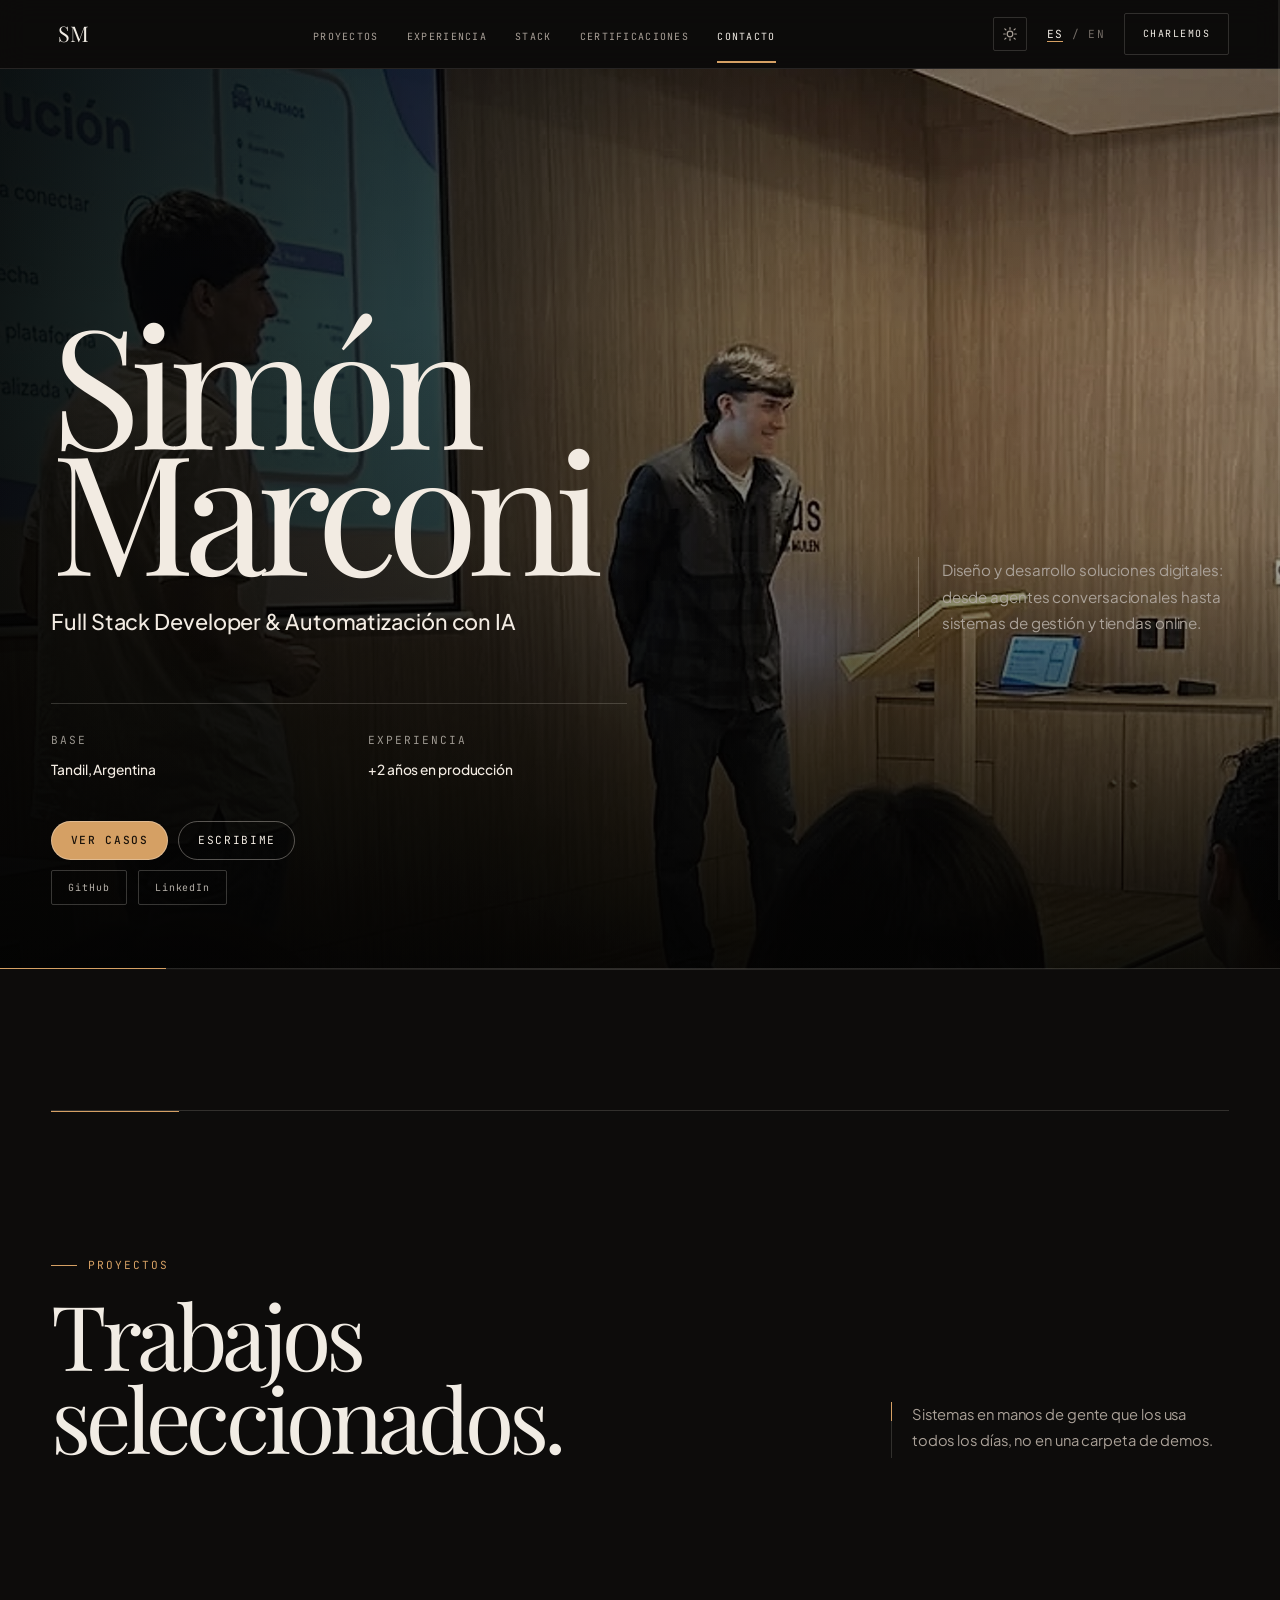
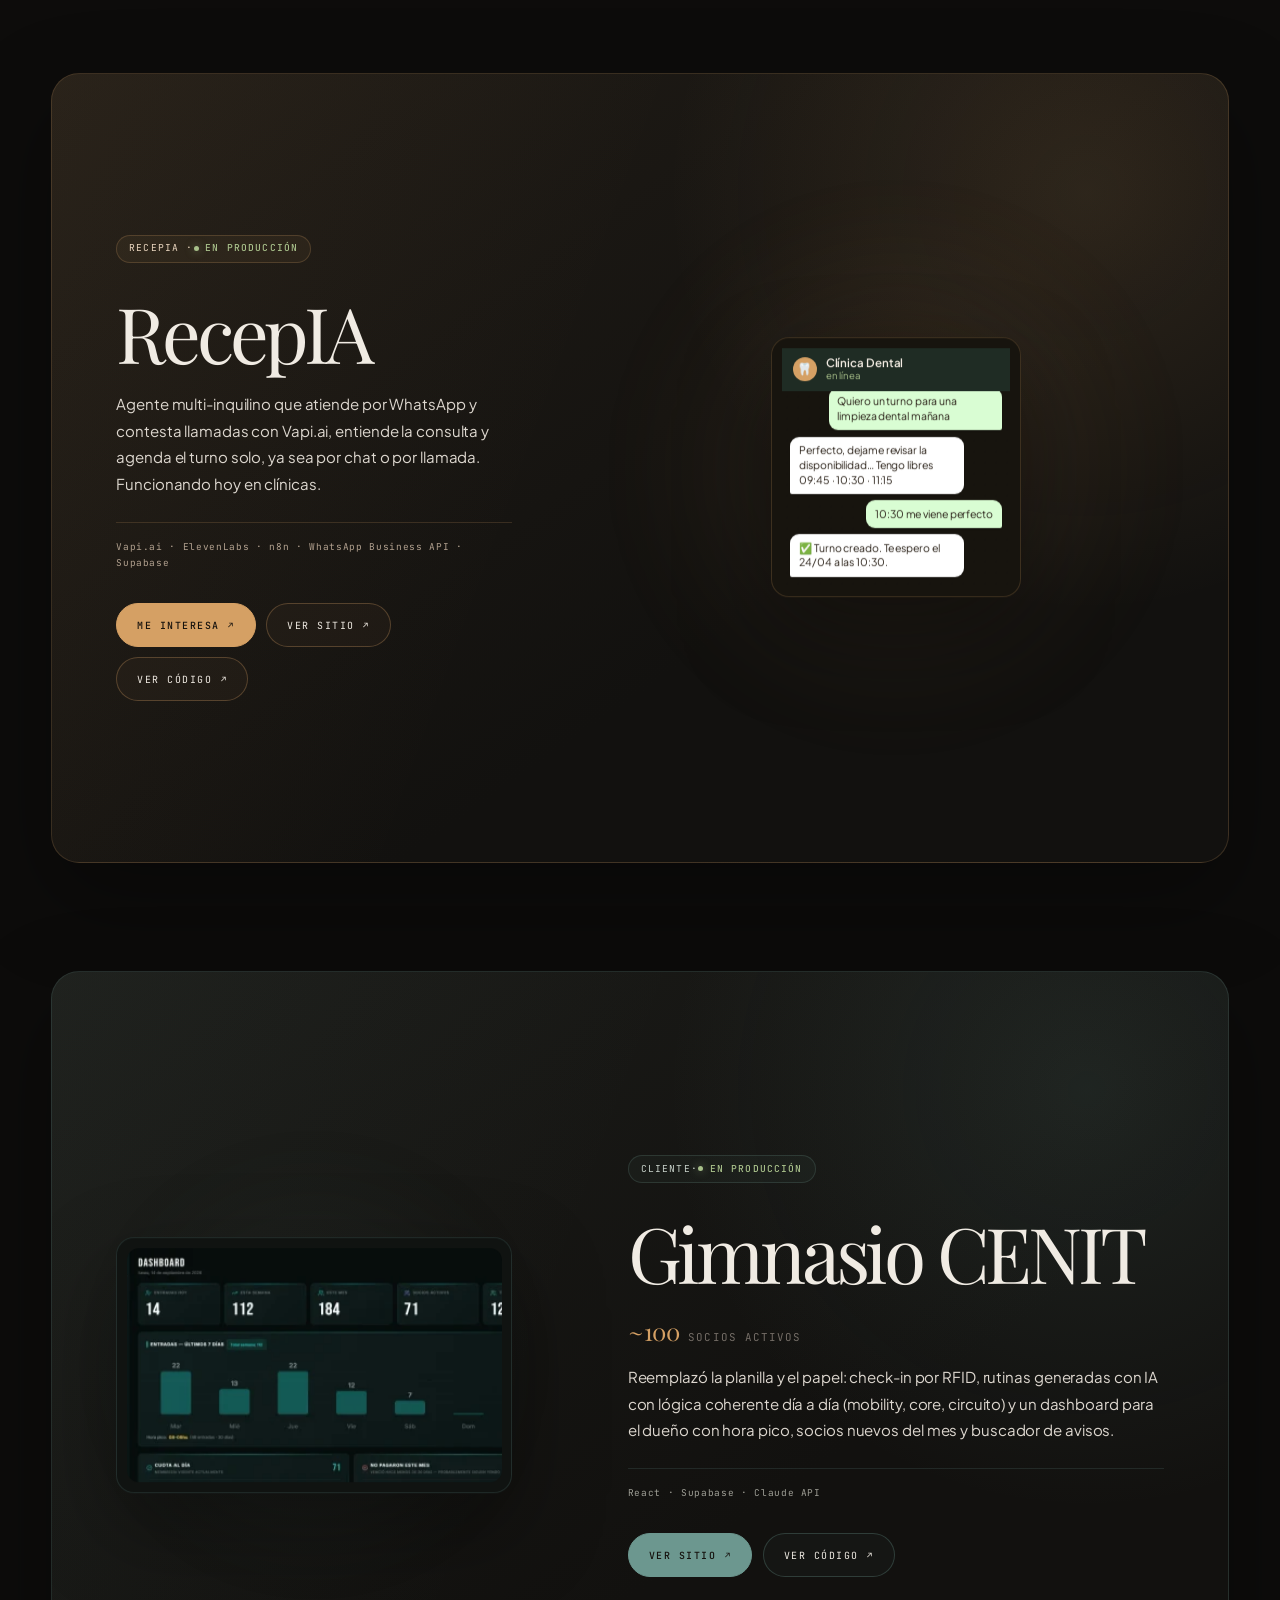
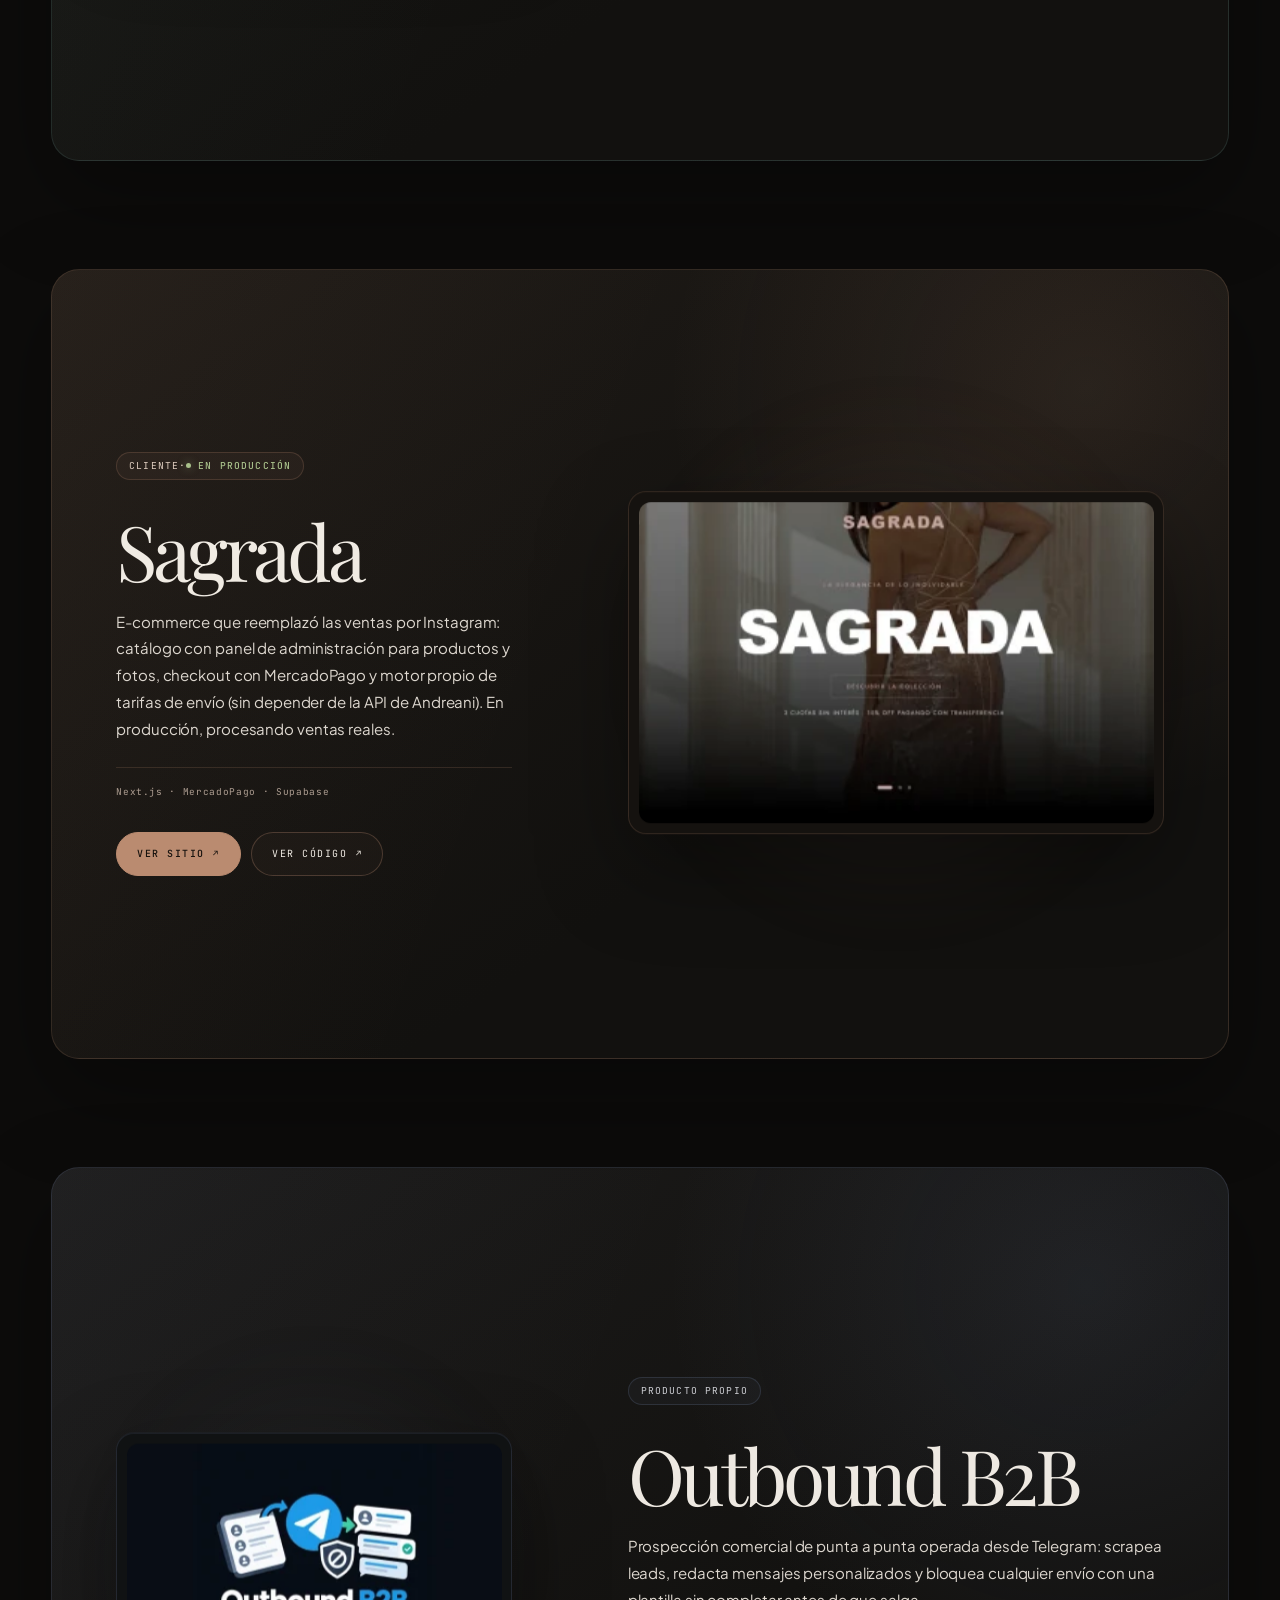
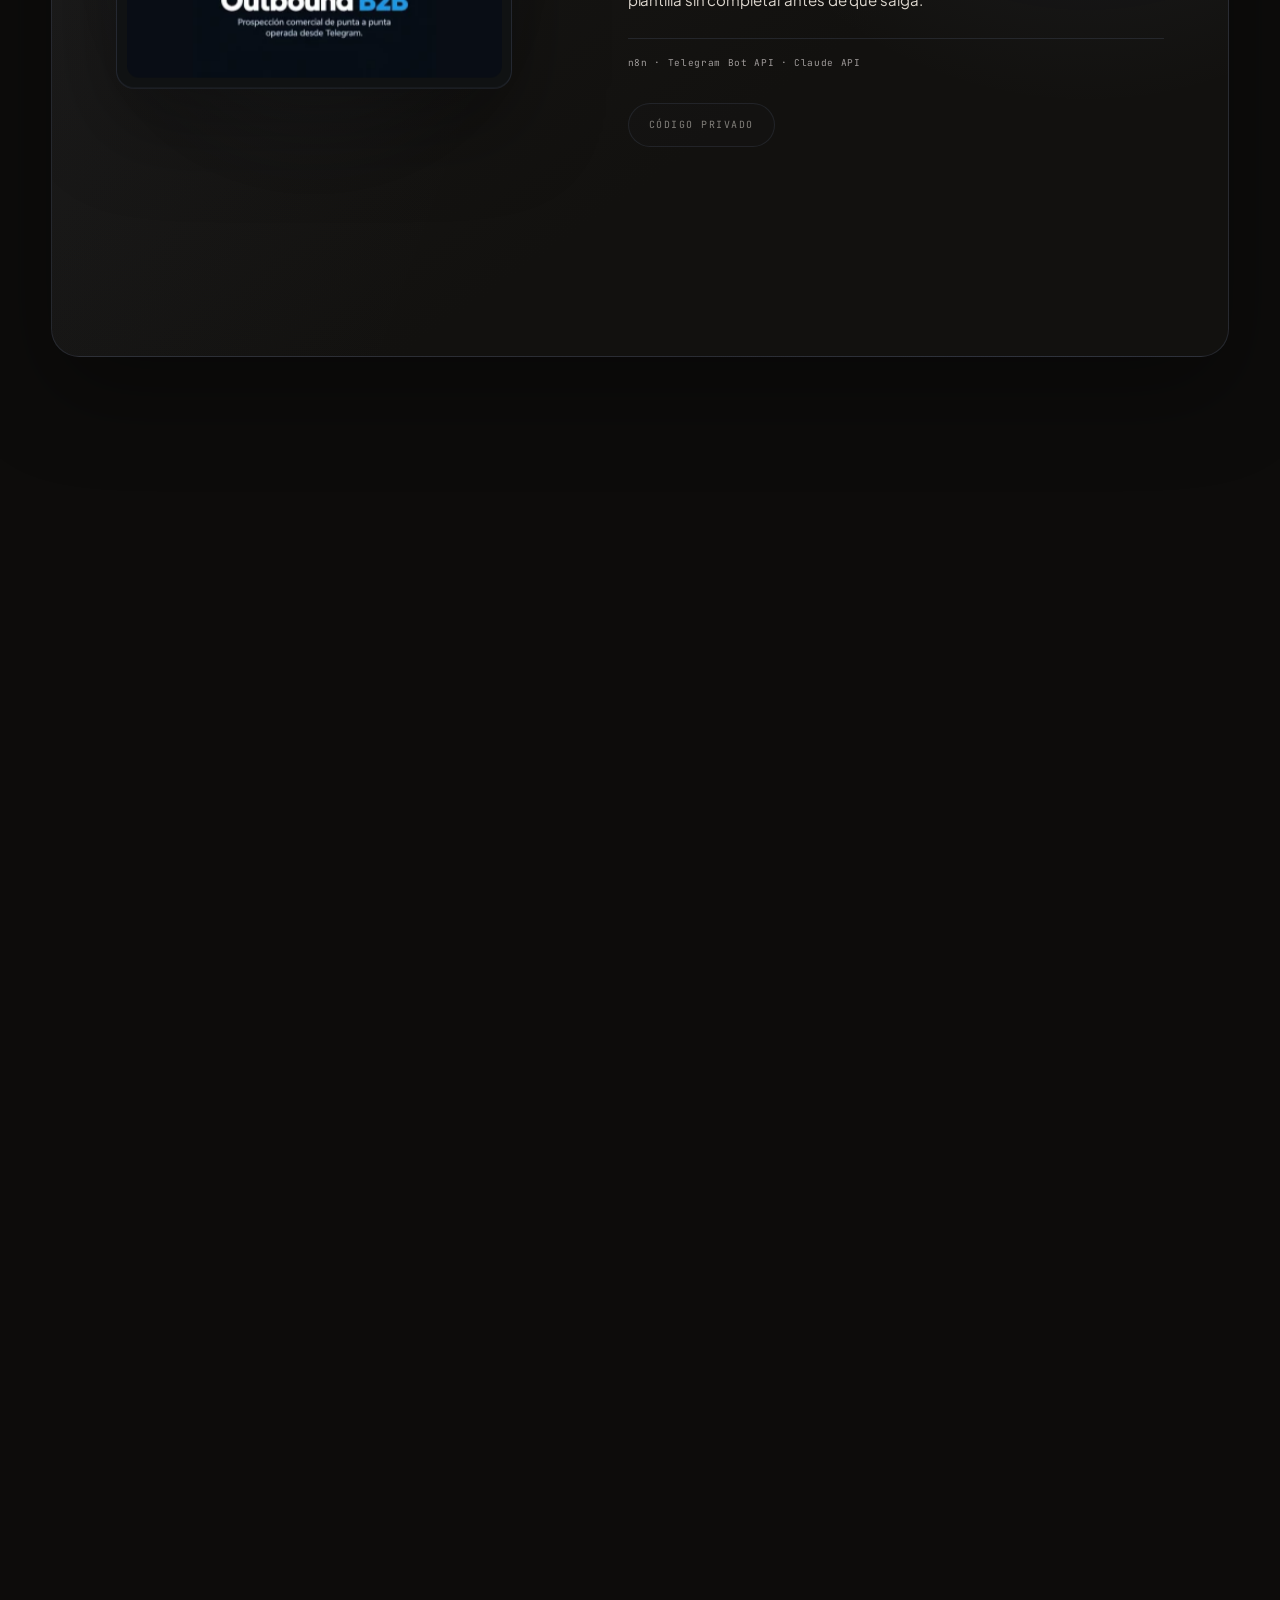
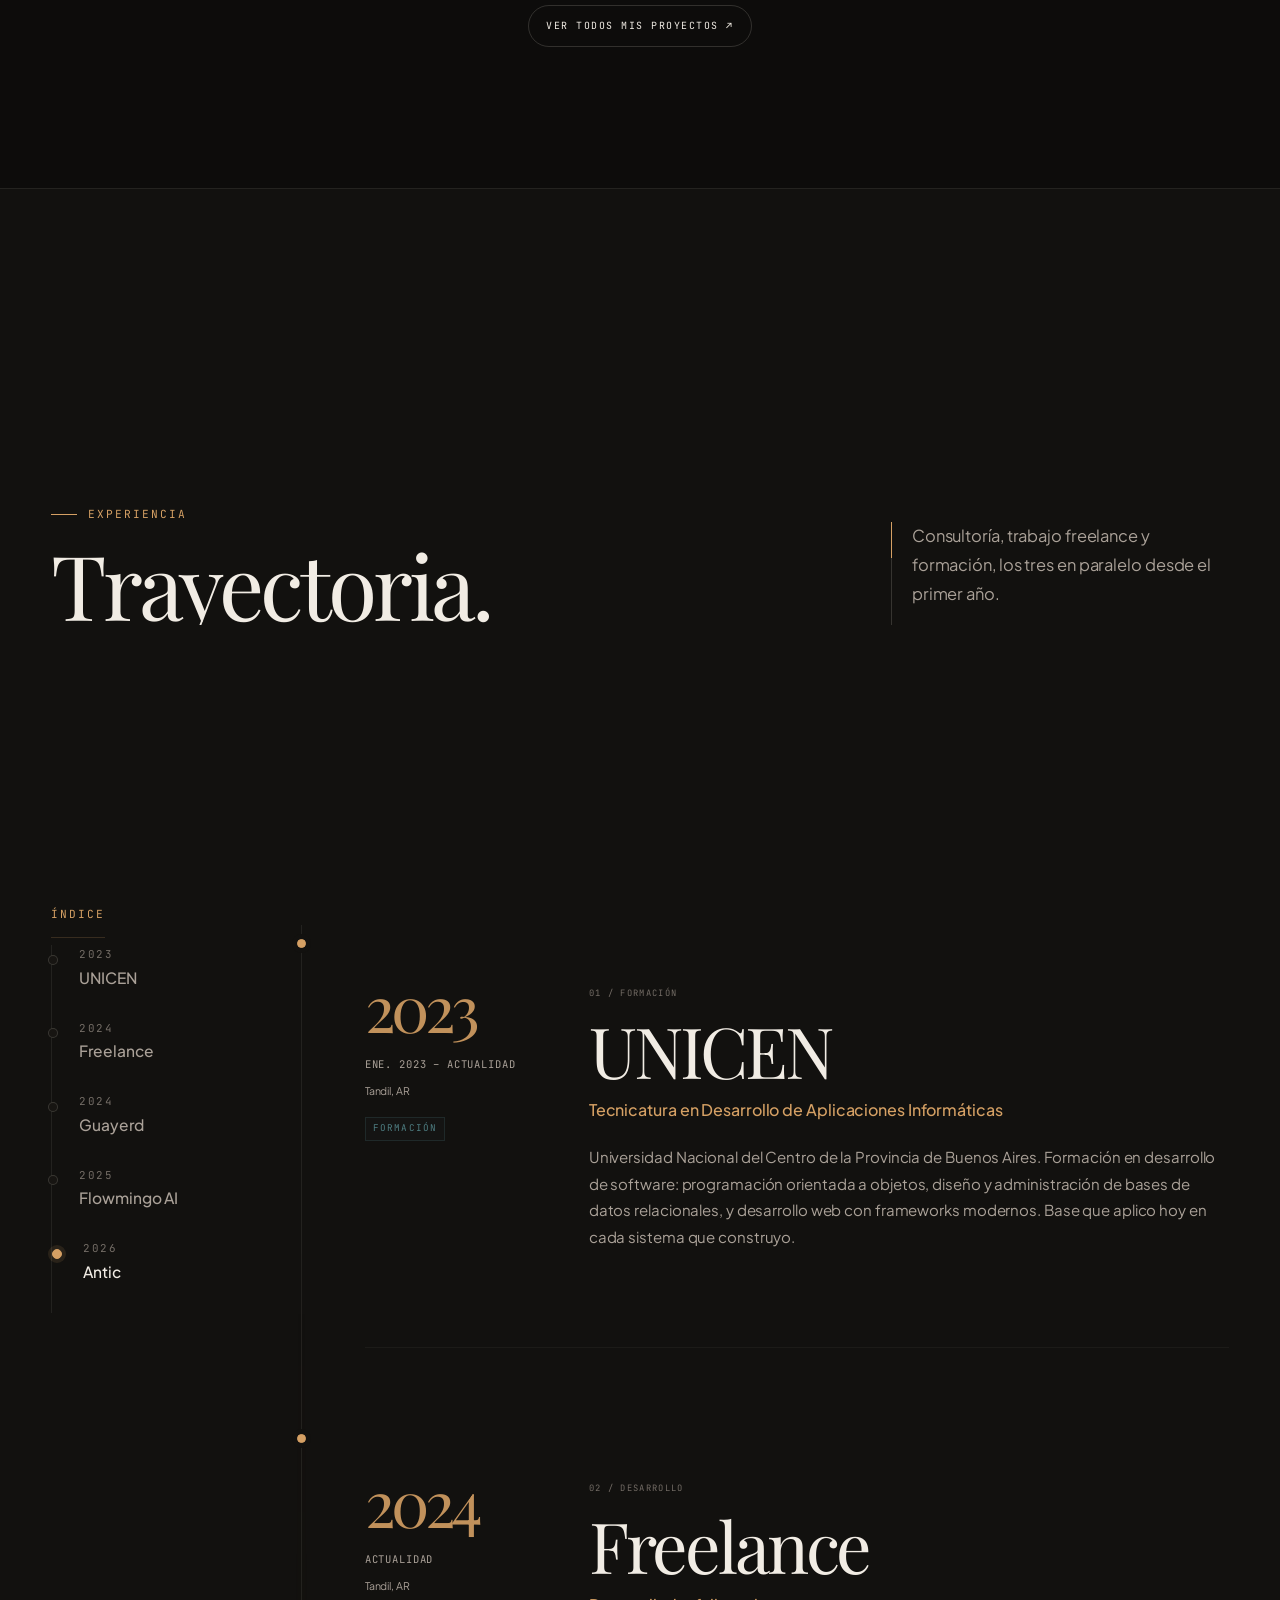
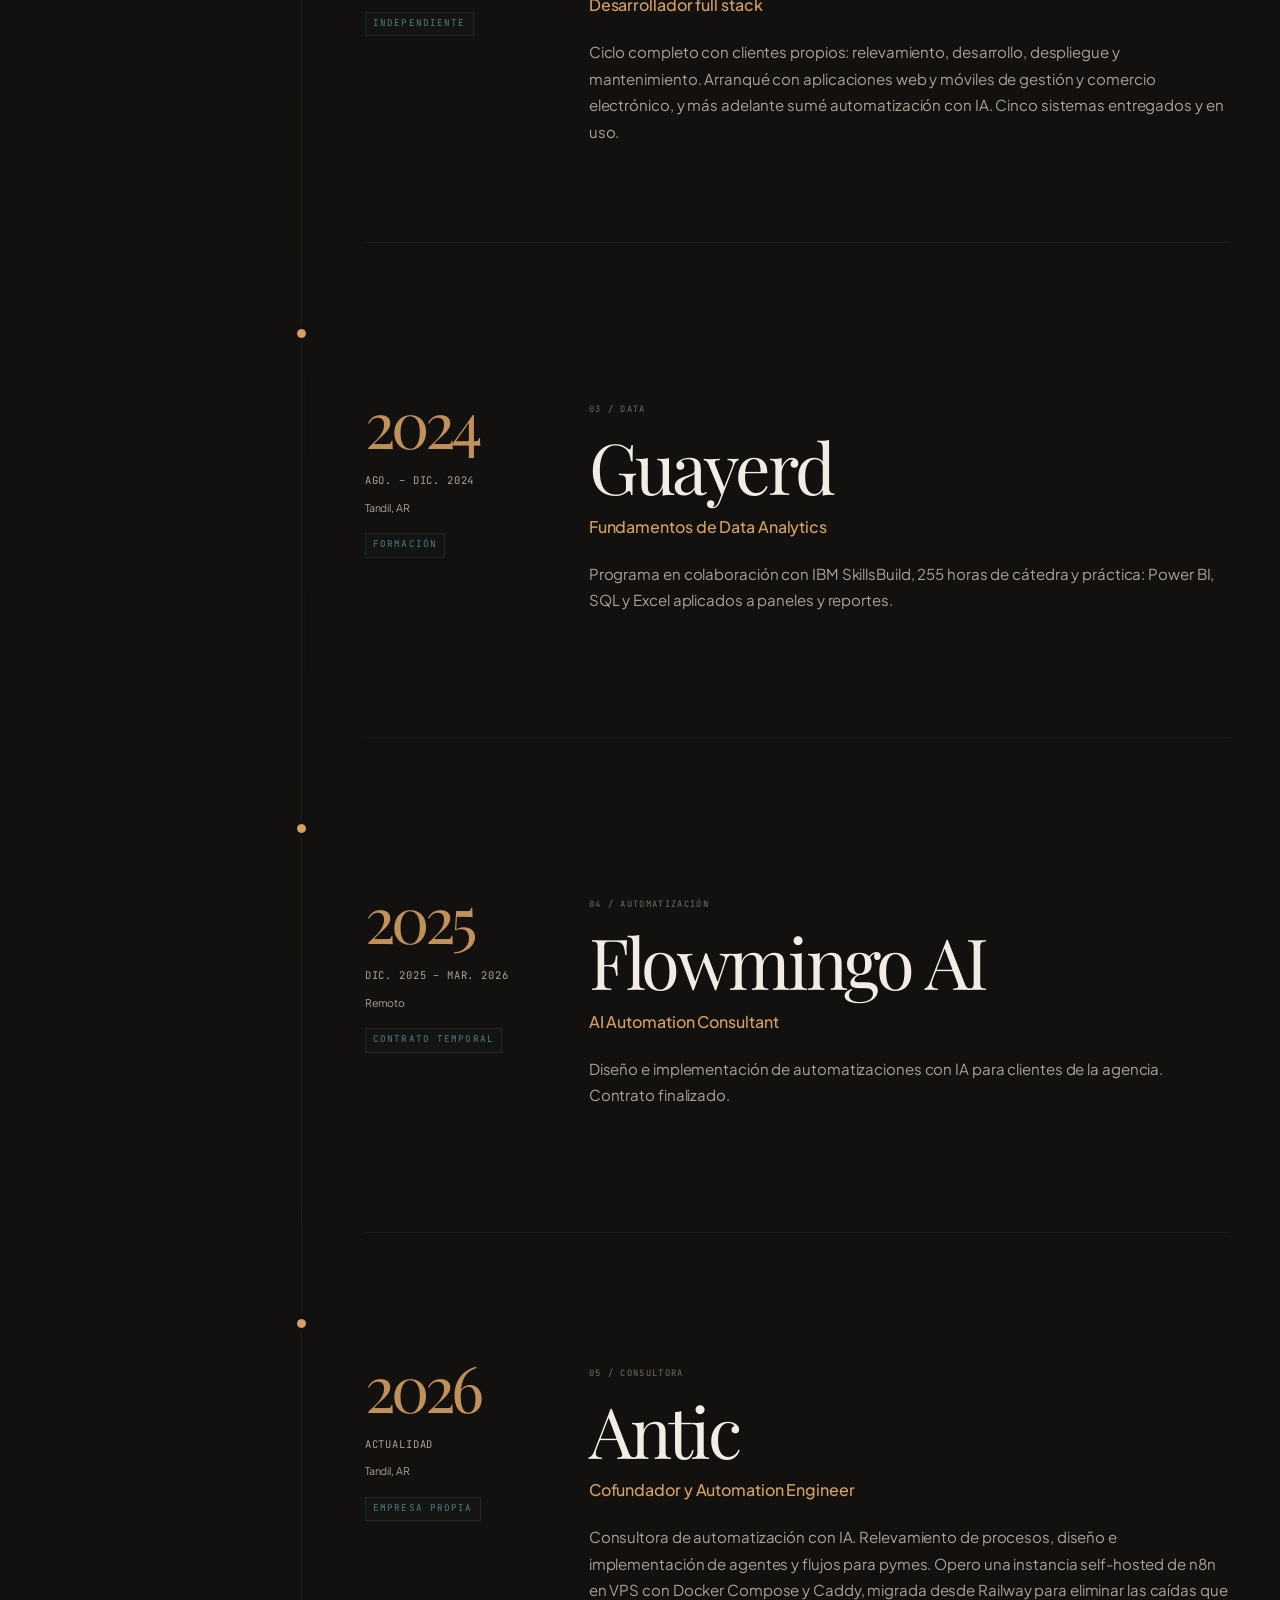
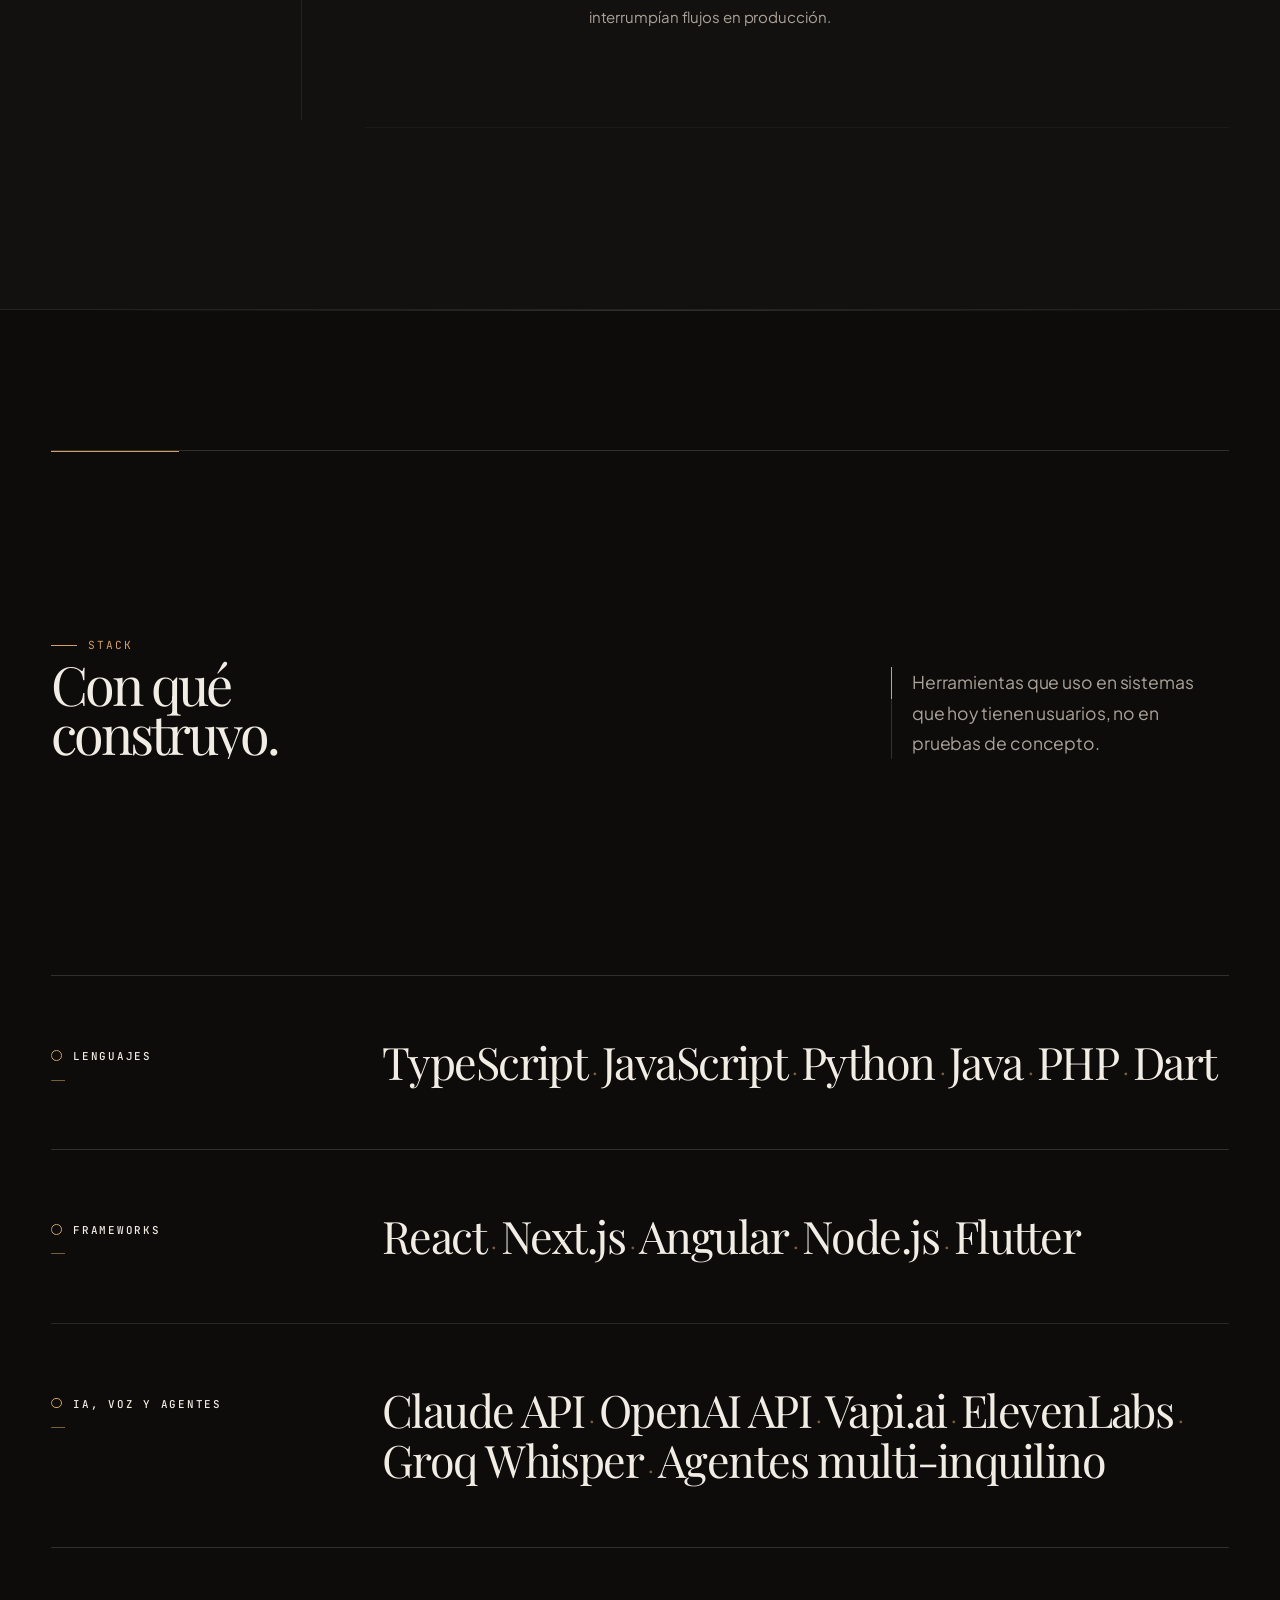
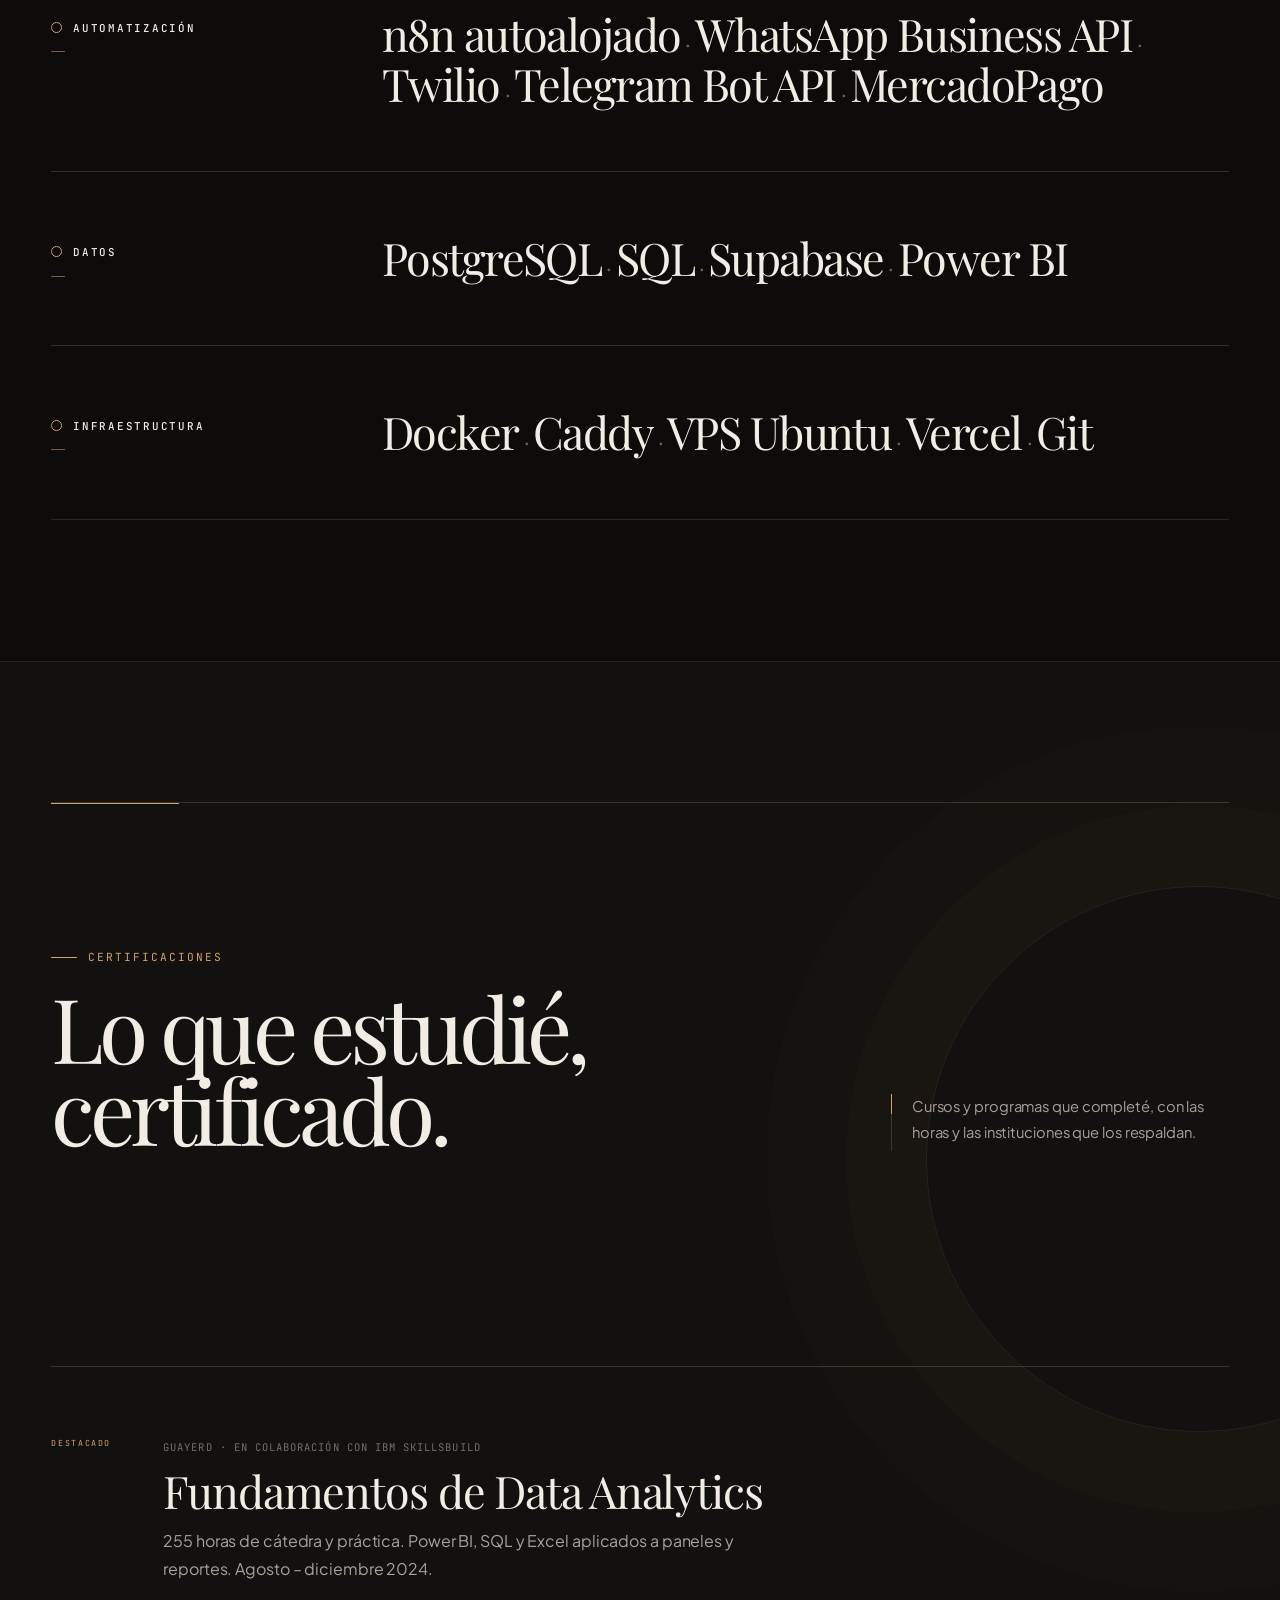
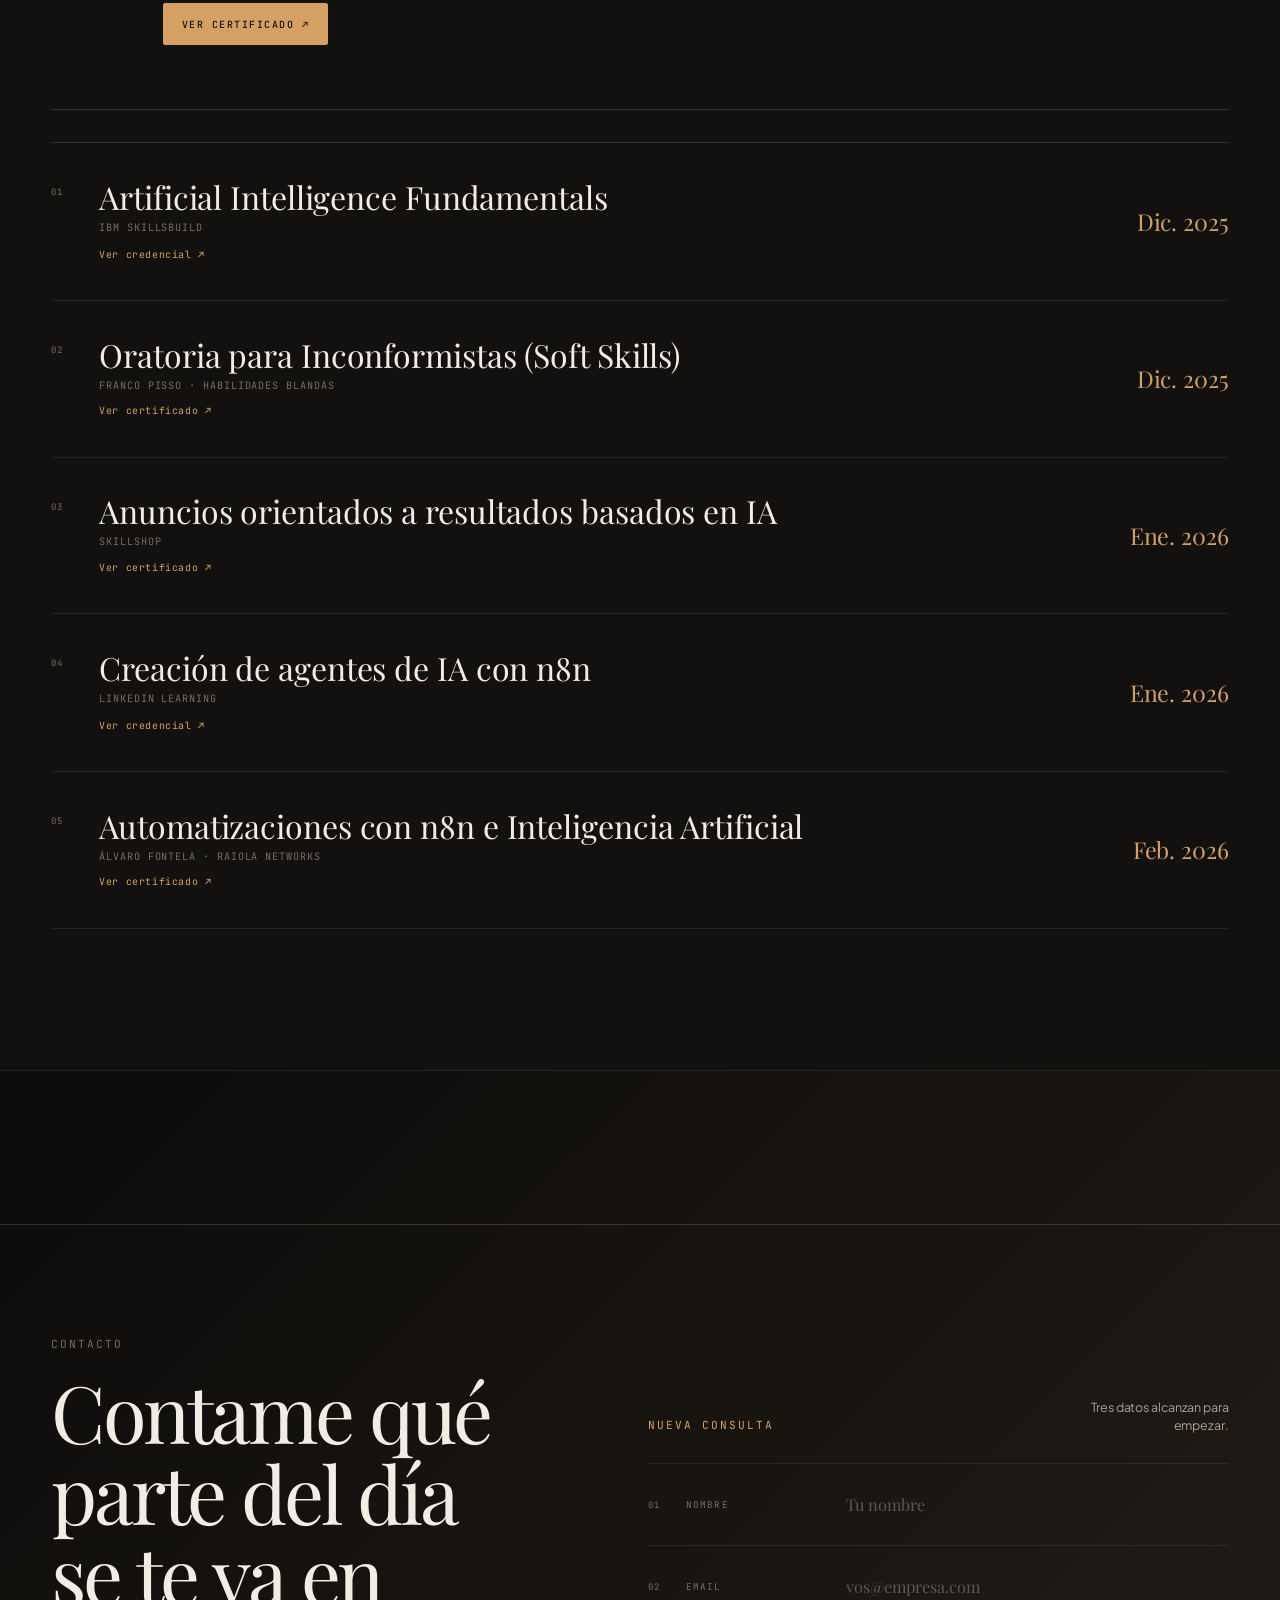
==== index.html @ 971d3056 "Refinar diseño e interacciones del portfolio" ====
<!DOCTYPE html>
<html lang="es">
<head>
<meta charset="utf-8">
<meta name="viewport" content="width=device-width, initial-scale=1">
<title>Simón Marconi | Automatización con IA</title>
<meta name="description" content="Automatizo lo que hoy hacés a mano. Agentes de WhatsApp y voz, y sistemas en producción. Tandil, Argentina.">
<link rel="canonical" href="https://simonmarconi.site/">
<link rel="icon" href="/img/favicon.ico" sizes="any">
<link rel="icon" type="image/png" href="/img/favicon-32.png" sizes="32x32">
<link rel="icon" type="image/png" href="/img/favicon-16.png" sizes="16x16">
<link rel="apple-touch-icon" href="/img/apple-touch-icon.png">
<meta property="og:type" content="website">
<meta property="og:url" content="https://simonmarconi.site/">
<meta property="og:title" content="Simón Marconi | Automatización con IA">
<meta property="og:description" content="Automatizo lo que hoy hacés a mano. Agentes de WhatsApp y voz, y sistemas en producción. Tandil, Argentina.">
<meta property="og:image" content="https://simonmarconi.site/img/og.png?v=3">
<meta property="og:image:width" content="1200">
<meta property="og:image:height" content="630">
<meta name="twitter:card" content="summary_large_image">
<meta name="twitter:title" content="Simón Marconi | Automatización con IA">
<meta name="twitter:description" content="Automatizo lo que hoy hacés a mano. Agentes de WhatsApp y voz, y sistemas en producción. Tandil, Argentina.">
<meta name="twitter:image" content="https://simonmarconi.site/img/og.png?v=3">
<link rel="preconnect" href="https://fonts.googleapis.com">
<link rel="preconnect" href="https://fonts.gstatic.com" crossorigin>
<link href="https://fonts.googleapis.com/css2?family=Playfair+Display:wght@400;500&family=Plus+Jakarta+Sans:wght@400;500;600&family=JetBrains+Mono:wght@400;500&display=swap" rel="stylesheet">
<link rel="stylesheet" href="styles.css?v=30">
<script type="application/ld+json">
{
  "@context": "https://schema.org",
  "@type": "Person",
  "name": "Simón Marconi",
  "url": "https://simonmarconi.site/",
  "jobTitle": "Full Stack Developer & Automatización con IA",
  "address": {"@type": "PostalAddress", "addressLocality": "Tandil", "addressCountry": "AR"},
  "sameAs": [
    "https://github.com/SMsimarco",
    "https://www.linkedin.com/in/simonmarco0"
  ],
  "knowsAbout": ["Automatización con IA", "n8n", "WhatsApp Business API", "Vapi.ai", "Next.js", "React", "Claude API", "Supabase"]
}
</script>
</head>
<body>
<a class="skip-link" href="#proyectos" data-en="Skip to content">Saltar al contenido</a>

<nav class="nav">
  <div class="nav-in">
    <a class="mark" href="#">
      <span class="mark-txt">S<span class="mark-hide">imón&nbsp;</span>M<span class="mark-hide">arconi</span></span>
    </a>
    <ul class="nlinks">
      <li><a href="#proyectos" data-en="Projects">Proyectos</a></li>
      <li><a href="#experiencia" data-en="Experience">Experiencia</a></li>
      <li><a href="#stack">Stack</a></li>
      <li><a href="#certificaciones" data-en="Certifications">Certificaciones</a></li>
      <li><a href="#contacto" data-en="Contact">Contacto</a></li>
    </ul>
    <div class="nright">
      <button type="button" class="theme-toggle" id="themeToggle" aria-label="Cambiar tema claro/oscuro">
        <svg class="i-sun" viewBox="0 0 24 24"><circle cx="12" cy="12" r="4.2"/><path d="M12 2.5v2.4M12 19.1v2.4M4.2 4.2l1.7 1.7M18.1 18.1l1.7 1.7M2.5 12h2.4M19.1 12h2.4M4.2 19.8l1.7-1.7M18.1 5.9l1.7-1.7"/></svg>
        <svg class="i-moon" viewBox="0 0 24 24"><path d="M20 14.5A8.5 8.5 0 1 1 9.5 4a6.8 6.8 0 0 0 10.5 10.5Z"/></svg>
      </button>
      <button type="button" class="lang" id="langToggle" aria-label="Cambiar idioma"><b>ES</b> / EN</button>
      <a class="pill" href="#contacto" data-en="Let's talk">Charlemos</a>
      <button type="button" class="nav-toggle" id="navToggle" aria-label="Abrir menú" aria-expanded="false" aria-controls="mobileMenu">
        <span></span><span></span><span></span>
      </button>
    </div>
  </div>
  <div class="mobile-menu" id="mobileMenu">
    <a href="#proyectos" data-en="Projects">Proyectos</a>
    <a href="#experiencia" data-en="Experience">Experiencia</a>
    <a href="#stack">Stack</a>
    <a href="#certificaciones" data-en="Certifications">Certificaciones</a>
    <a href="#contacto" data-en="Contact">Contacto</a>
  </div>
</nav>

<header class="hero" id="hero">
  <div class="hero-img"></div>
  <div class="wrap hero-in">
    <h1 class="ser">Simón<br>Marconi</h1>
    <p class="role" data-en="Full Stack Developer &amp; AI Automation">Full Stack Developer &amp; Automatización con IA</p>
    <p class="bio" data-en="I design and develop digital solutions: from conversational agents to management systems and online stores.">Diseño y desarrollo soluciones digitales: desde agentes conversacionales hasta sistemas de gestión y tiendas online.</p>
    <div class="facts">
      <div class="fact"><span class="mono" data-en="Based in">Base</span><b>Tandil, Argentina</b></div>
      <div class="fact"><span class="mono" data-en="Experience">Experiencia</span><b data-en="+2 years in production">+2 años en producción</b></div>
    </div>
    <div class="row">
      <a class="pill solid" href="#recepia" data-en="See work">Ver casos</a>
      <a class="pill" href="#contacto" data-en="Get in touch">Escribime</a>
    </div>
    <div class="row hero-socials">
      <a class="chip" href="https://github.com/SMsimarco" target="_blank" rel="noopener">GitHub</a>
      <a class="chip" href="https://www.linkedin.com/in/simonmarco0" target="_blank" rel="noopener">LinkedIn</a>
    </div>
  </div>
</header>


<section class="band b-flat" id="proyectos">
  <div class="wrap">
    <div class="shead">
      <div><span class="mono" data-en="Projects">Proyectos</span><h2 class="ser" data-en="Selected work.">Trabajos seleccionados.</h2></div>
      <p data-en="Systems in the hands of people who use them every day, not sitting in a demo folder.">Sistemas en manos de gente que los usa todos los días, no en una carpeta de demos.</p>
    </div>

    <div class="pstack">

      <article class="pstack-card featured" id="recepia">
        <div class="ctext">
          <div class="card-top">
            <span class="node-tag">RecepIA · <b class="live-txt" data-en="live">en producción</b></span>
          </div>
          <h3 class="ptitle">RecepIA</h3>
          <p class="pdesc" data-en="Multi-tenant agent that answers via WhatsApp and phone calls with Vapi.ai, understands the request, and books the appointment on its own — by chat or by call. Running in clinics today.">Agente multi-inquilino que atiende por WhatsApp y contesta llamadas con Vapi.ai, entiende la consulta y agenda el turno solo, ya sea por chat o por llamada. Funcionando hoy en clínicas.</p>
          <p class="ptech">Vapi.ai · ElevenLabs · n8n · WhatsApp Business API · Supabase</p>
          <div class="pactions"><a class="pill solid" href="https://cal.com/simon-marconi-c1nu1d/demo-recepia-15-min" target="_blank" rel="noopener" data-en="I'm interested">Me interesa</a><a class="pill" href="https://recepia-landing-steel.vercel.app/" target="_blank" rel="noopener" data-en="View site">Ver sitio</a><a class="pill" href="https://github.com/SMsimarco/recepia-landing" target="_blank" rel="noopener" data-en="View code">Ver código</a></div>
        </div>
        <div class="output wa-demo" id="waDemo">
          <span class="pinline"></span><span class="pinhead pinhead-live"></span>
          <div class="wa-frame" role="img" aria-label="Conversación real de WhatsApp con RecepIA: pide un turno, el agente busca disponibilidad y lo agenda solo">
            <div class="wa-head"><span class="wa-av">🦷</span><span class="wa-h-txt"><b data-en="Dental Clinic">Clínica Dental</b><small data-en="online">en línea</small></span></div>
            <div class="wa-body" id="waBody"></div>
          </div>        </div>
      </article>

      <article class="pstack-card">
        <div class="ctext">
          <div class="card-top"><span class="node-tag"><span data-en="Client">Cliente</span> · <b class="live-txt" data-en="in production">en producción</b></span></div>
          <h3 class="ptitle">Gimnasio CENIT</h3>
          <div class="pstat"><b>~100</b><span data-en="active members">socios activos</span></div>
          <p class="pdesc" data-en="Replaced the spreadsheet and paper: check-in by RFID, workout routines generated by AI with a coherent day-to-day logic (mobility, core, circuit), and an admin dashboard with peak hours, new members of the month, and announcement search.">Reemplazó la planilla y el papel: check-in por RFID, rutinas generadas con IA con lógica coherente día a día (mobility, core, circuito) y un dashboard para el dueño con hora pico, socios nuevos del mes y buscador de avisos.</p>
          <p class="ptech">React · Supabase · Claude API</p>
          <div class="pactions"><a class="pill solid" href="https://gym-cenit.vercel.app/" target="_blank" rel="noopener" data-en="View site">Ver sitio</a><a class="pill" href="https://github.com/SMsimarco/CENIT" target="_blank" rel="noopener" data-en="View code">Ver código</a></div>
        </div>
        <div class="output">
          <span class="pinline"></span><span class="pinhead"></span>
          <div class="frame"><img src="img/dashboard-cenit-480.webp" srcset="img/dashboard-cenit-480.webp 480w, img/dashboard-cenit.webp 1200w" sizes="(max-width:920px) 90vw, 250px" alt="Dashboard del sistema CENIT: entradas del día, socios activos, hora pico y cuotas al día"></div>        </div>
      </article>

      <article class="pstack-card">
        <div class="ctext">
          <div class="card-top"><span class="node-tag"><span data-en="Client">Cliente</span> · <b class="live-txt" data-en="in production">en producción</b></span></div>
          <h3 class="ptitle">Sagrada</h3>
          <p class="pdesc" data-en="E-commerce that replaced Instagram sales: catalog with an admin panel to manage products and photos, MercadoPago checkout, and its own shipping-rate engine (no dependency on Andreani's API). Live and processing real sales.">E-commerce que reemplazó las ventas por Instagram: catálogo con panel de administración para productos y fotos, checkout con MercadoPago y motor propio de tarifas de envío (sin depender de la API de Andreani). En producción, procesando ventas reales.</p>
          <p class="ptech">Next.js · MercadoPago · Supabase</p>
          <div class="pactions"><a class="pill solid" href="https://sagradavestidos.com" target="_blank" rel="noopener" data-en="View site">Ver sitio</a><a class="pill" href="https://github.com/SMsimarco/Sagrada" target="_blank" rel="noopener" data-en="View code">Ver código</a></div>
        </div>
        <div class="output">
          <span class="pinline"></span><span class="pinhead"></span>
          <div class="frame"><img src="img/sagrada-catalogo-480.webp" srcset="img/sagrada-catalogo-480.webp 480w, img/sagrada-catalogo.webp 1200w" sizes="(max-width:920px) 90vw, 250px" alt="Sagrada en vivo: hero del sitio con vestido de fiesta y colección"></div>        </div>
      </article>

      <article class="pstack-card">
        <div class="ctext">
          <div class="card-top"><span class="node-tag" data-en="Own product">Producto propio</span></div>
          <h3 class="ptitle">Outbound B2B</h3>
          <p class="pdesc" data-en="End-to-end sales prospecting operated from Telegram: scrapes leads, drafts personalized messages, and blocks anything with an unfilled template placeholder before it goes out.">Prospección comercial de punta a punta operada desde Telegram: scrapea leads, redacta mensajes personalizados y bloquea cualquier envío con una plantilla sin completar antes de que salga.</p>
          <p class="ptech">n8n · Telegram Bot API · Claude API</p>
          <div class="pactions"><span class="pill pill-muted" data-en="Private code">Código privado</span></div>
        </div>
        <div class="output">
          <span class="pinline"></span><span class="pinhead"></span>
          <div class="frame"><img src="img/outbound-b2b-480.webp" srcset="img/outbound-b2b-480.webp 480w, img/outbound-b2b.webp 1200w" sizes="(max-width:920px) 90vw, 250px" alt="Outbound B2B: leads a Telegram, con QA gate que bloquea envíos con plantillas sin completar"></div>        </div>
      </article>

      <article class="pstack-card">
        <div class="ctext">
          <div class="card-top">
            <span class="node-tag" data-en="Own product">Producto propio</span>
          </div>
          <h3 class="ptitle">Viajemos</h3>
          <button type="button" class="award-inline" onclick="openCert('cert-img-viajemos')" data-en="Second place at Ecoemprende ↗">Segundo puesto en Ecoemprende ↗</button>
          <p class="pdesc" data-en="Ride-sharing app for students: it matches riders with the same origin, destination, and time window, and connects them to coordinate the trip.">App de viajes compartidos entre estudiantes: matchea viajeros con el mismo origen, destino y franja horaria, y los conecta para coordinar el viaje.</p>
          <p class="ptech">Flutter · Dart · Supabase</p>
          <div class="pactions"><a class="pill" href="https://github.com/AlejoRau/Viajemos" target="_blank" rel="noopener" data-en="View code">Ver código</a></div>
        </div>
        <div class="output">
          <span class="pinline"></span><span class="pinhead"></span>
          <img class="modal-source" id="cert-img-viajemos" src="img/cert-viajemos-ecoemprende.webp" alt="Certificado de segundo puesto en Concurso EconEmprende 2026, categoría Idea/proyecto de negocio, para Viajemos">
          <div class="frame"><img class="fit-contain" src="img/viajemos-pitch-480.webp" srcset="img/viajemos-pitch-480.webp 480w, img/viajemos-pitch.webp 1200w" sizes="(max-width:920px) 90vw, 250px" alt="Viajemos: encontrá tu viaje, compartí el camino — slide del pitch en EconEmprende 2026"></div>        </div>
      </article>

      <article class="pstack-card">
        <div class="ctext">
          <div class="card-top"><span class="node-tag" data-en="Own product · PWA">Producto propio · PWA</span></div>
          <h3 class="ptitle">foco.</h3>
          <p class="pdesc" data-en="Weekly planner where Foquito, an AI chatbot, understands what you type or say ('tomorrow at 9, dentist') and adds it as a task on the right day. It also organizes your week: it distributes your activities based on your habits and the time of day you actually get each type of task done. No grids, no forms, no manual entry.">Agenda semanal donde Foquito, un chatbot con IA, entiende lo que escribís o decís ("mañana a las 9, dentista") y lo carga como tarea en el día que corresponde. Además arma tu semana: distribuye tus actividades según tus hábitos y en qué momento del día realmente rendís para cada tipo de tarea. Sin grillas, sin formularios, sin carga manual.</p>
          <p class="ptech">Vanilla JS · Supabase · Claude Haiku · Vercel</p>
          <div class="pactions"><a class="pill solid" href="https://foco-actweek.vercel.app/" target="_blank" rel="noopener" data-en="View site">Ver sitio</a><a class="pill" href="https://github.com/SMsimarco/.foco" target="_blank" rel="noopener" data-en="View code">Ver código</a></div>
        </div>
        <div class="output">
          <span class="pinline"></span><span class="pinhead"></span>
          <div class="frame"><img class="logoimg" src="img/foco-logo-480.webp" srcset="img/foco-logo-480.webp 480w, img/foco-logo.webp 887w" sizes="(max-width:920px) 90vw, 250px" alt="Foquito, el chatbot con IA de foco."></div>        </div>
      </article>

      <article class="pstack-card">
        <div class="ctext">
          <div class="card-top"><span class="node-tag" data-en="Own product · personal use">Producto propio · uso personal</span></div>
          <h3 class="ptitle">Gastos por voz</h3>
          <p class="pdesc" data-en="A multi-user Telegram bot: each person sends a voice note, Gemini transcribes it and extracts amount, category and date, and it lands on their own dashboard built in React.">Bot de Telegram multi-usuario: cada persona manda una nota de voz, Gemini la transcribe y extrae monto, categoría y fecha, y queda en su propio dashboard armado en React.</p>
          <p class="ptech">Telegram Bot API · Gemini Flash · n8n · Supabase · React/Recharts</p>
          <div class="pactions"><a class="pill solid" href="https://gastosvoz.vercel.app/login" target="_blank" rel="noopener" data-en="View site">Ver sitio</a><a class="pill" href="https://github.com/SMsimarco/gastos-app" target="_blank" rel="noopener" data-en="View code">Ver código</a></div>
        </div>
        <div class="output">
          <span class="pinline"></span><span class="pinhead"></span>
          <div class="frame"><img class="logoimg" src="img/Gastos-logo-480.webp" srcset="img/Gastos-logo-480.webp 480w, img/Gastos-logo.png 1536w" sizes="(max-width:920px) 90vw, 250px" alt="Gastos: tus finanzas al día"></div>        </div>
      </article>

    </div>

    <div class="row projects-more">
      <a class="pill" href="https://github.com/SMsimarco" target="_blank" rel="noopener" data-en="See all my projects ↗">Ver todos mis proyectos ↗</a>
    </div>
  </div>
</section>

<section class="band b-deep" id="experiencia">
  <div class="wrap">
    <div class="shead">
      <div><span class="mono" data-en="Experience">Experiencia</span><h2 class="ser" data-en="Journey.">Trayectoria.</h2></div>
      <p data-en="Consulting, freelance work, and studies — all three in parallel since year one.">Consultoría, trabajo freelance y formación, los tres en paralelo desde el primer año.</p>
    </div>
    <div class="tl">
      <aside class="tlx">
        <span class="mono" data-en="Index">Índice</span>
        <ol>
          <li class="on"><span class="yr">2023</span><span class="nm">UNICEN</span></li>
          <li><span class="yr">2024</span><span class="nm">Freelance</span></li>
          <li><span class="yr">2024</span><span class="nm">Guayerd</span></li>
          <li><span class="yr">2025</span><span class="nm">Flowmingo AI</span></li>
          <li><span class="yr">2026</span><span class="nm">Antic</span></li>
        </ol>
      </aside>
      <div class="timeline-flow">
        <div class="timeline-progress" aria-hidden="true"><span></span></div>
        <div class="ent">
          <div class="emeta"><span class="yr-big">2023</span><span class="range" data-en="Jan 2023 – Present">Ene. 2023 – actualidad</span><span class="loc">Tandil, AR</span><span class="type" data-en="Education">Formación</span></div>
          <div class="ebody"><h3 class="ser">UNICEN</h3><p class="pos" data-en="Associate's Degree in Software Development">Tecnicatura en Desarrollo de Aplicaciones Informáticas</p>
            <p class="txt" data-en="National University of the Center of Buenos Aires Province. Software development training: object-oriented programming, relational database design and administration, and web development with modern frameworks. The foundation I apply in every system I build today.">Universidad Nacional del Centro de la Provincia de Buenos Aires. Formación en desarrollo de software: programación orientada a objetos, diseño y administración de bases de datos relacionales, y desarrollo web con frameworks modernos. Base que aplico hoy en cada sistema que construyo.</p></div>
        </div>
        <div class="ent">
          <div class="emeta"><span class="yr-big">2024</span><span class="range" data-en="Present">Actualidad</span><span class="loc">Tandil, AR</span><span class="type" data-en="Independent">Independiente</span></div>
          <div class="ebody"><h3 class="ser">Freelance</h3><p class="pos" data-en="Full stack developer">Desarrollador full stack</p>
            <p class="txt" data-en="Full cycle with my own clients: requirements, development, deployment, and maintenance. Started with management and e-commerce web/mobile apps, later added AI automation. Five systems delivered and in use.">Ciclo completo con clientes propios: relevamiento, desarrollo, despliegue y mantenimiento. Arranqué con aplicaciones web y móviles de gestión y comercio electrónico, y más adelante sumé automatización con IA. Cinco sistemas entregados y en uso.</p></div>
        </div>
        <div class="ent">
          <div class="emeta"><span class="yr-big">2024</span><span class="range" data-en="Aug – Dec 2024">Ago. – dic. 2024</span><span class="loc">Tandil, AR</span><span class="type" data-en="Education">Formación</span></div>
          <div class="ebody"><h3 class="ser">Guayerd</h3><p class="pos" data-en="Data Analytics Fundamentals">Fundamentos de Data Analytics</p>
            <p class="txt" data-en="Program in collaboration with IBM SkillsBuild, 255 hours of coursework and practice: Power BI, SQL, and Excel applied to dashboards and reports.">Programa en colaboración con IBM SkillsBuild, 255 horas de cátedra y práctica: Power BI, SQL y Excel aplicados a paneles y reportes.</p></div>
        </div>
        <div class="ent">
          <div class="emeta"><span class="yr-big">2025</span><span class="range" data-en="Dec 2025 – Mar 2026">Dic. 2025 – mar. 2026</span><span class="loc" data-en="Remote">Remoto</span><span class="type" data-en="Fixed-term contract">Contrato temporal</span></div>
          <div class="ebody"><h3 class="ser">Flowmingo AI</h3><p class="pos">AI Automation Consultant</p>
            <p class="txt" data-en="Designed and implemented AI automations for agency clients. Contract completed.">Diseño e implementación de automatizaciones con IA para clientes de la agencia. Contrato finalizado.</p></div>
        </div>
        <div class="ent">
          <div class="emeta"><span class="yr-big">2026</span><span class="range" data-en="Present">Actualidad</span><span class="loc">Tandil, AR</span><span class="type" data-en="Own company">Empresa propia</span></div>
          <div class="ebody"><h3 class="ser">Antic</h3><p class="pos" data-en="Co-founder and Automation Engineer">Cofundador y Automation Engineer</p>
            <p class="txt" data-en="AI automation consultancy. Process discovery, design, and implementation of agents and workflows for small businesses. I run a self-hosted n8n instance on a VPS with Docker Compose and Caddy, migrated from Railway to eliminate the outages that were interrupting production workflows.">Consultora de automatización con IA. Relevamiento de procesos, diseño e implementación de agentes y flujos para pymes. Opero una instancia self-hosted de n8n en VPS con Docker Compose y Caddy, migrada desde Railway para eliminar las caídas que interrumpían flujos en producción.</p></div>
        </div>
      </div>
    </div>
  </div>
</section>

<section class="band b-flat" id="stack">
  <div class="wrap">
    <div class="shead">
      <div><span class="mono">Stack</span><h2 class="ser" data-en="What I build with.">Con qué construyo.</h2></div>
      <p data-en="Tools I use in systems that have real users today, not in proof-of-concepts.">Herramientas que uso en sistemas que hoy tienen usuarios, no en pruebas de concepto.</p>
    </div>
    <div class="stack-lists">
      <article class="stack-group"><h3 data-en="Languages">Lenguajes</h3><ul><li>TypeScript</li><li>JavaScript</li><li>Python</li><li>Java</li><li>PHP</li><li>Dart</li></ul></article>
      <article class="stack-group"><h3>Frameworks</h3><ul><li>React</li><li>Next.js</li><li>Angular</li><li>Node.js</li><li>Flutter</li></ul></article>
      <article class="stack-group"><h3 data-en="AI, voice &amp; agents">IA, voz y agentes</h3><ul><li>Claude API</li><li>OpenAI API</li><li>Vapi.ai</li><li>ElevenLabs</li><li>Groq Whisper</li><li><span data-en="Multi-tenant agents">Agentes multi-inquilino</span></li></ul></article>
      <article class="stack-group"><h3 data-en="Automation">Automatización</h3><ul><li><span data-en="Self-hosted n8n">n8n autoalojado</span></li><li>WhatsApp Business API</li><li>Twilio</li><li>Telegram Bot API</li><li>MercadoPago</li></ul></article>
      <article class="stack-group"><h3 data-en="Data">Datos</h3><ul><li>PostgreSQL</li><li>SQL</li><li>Supabase</li><li>Power BI</li></ul></article>
      <article class="stack-group"><h3 data-en="Infrastructure">Infraestructura</h3><ul><li>Docker</li><li>Caddy</li><li>VPS Ubuntu</li><li>Vercel</li><li>Git</li></ul></article>
    </div>
  </div>
</section>

<section class="band b-deep" id="certificaciones">
  <div class="wrap">
    <div class="shead">
      <div><span class="mono" data-en="Certifications">Certificaciones</span><h2 class="ser" data-en="What I studied, certified.">Lo que estudié, certificado.</h2></div>
      <p data-en="Courses and programs I completed, with the hours and institutions behind them.">Cursos y programas que completé, con las horas y las instituciones que los respaldan.</p>
    </div>

    <article class="cert-feature">
      <img class="modal-source" id="cert-img-guayerd" src="img/cert-guayerd.webp" alt="Certificado de Fundamentos de Data Analytics, Guayerd en colaboración con IBM SkillsBuild">
      <div class="cbody">
        <span class="issuer" data-en="Guayerd · in collaboration with IBM SkillsBuild">Guayerd · en colaboración con IBM SkillsBuild</span>
        <h3 class="ser" data-en="Data Analytics Fundamentals">Fundamentos de Data Analytics</h3>
        <p class="desc" data-en="255 hours of coursework and practice. Power BI, SQL, and Excel applied to dashboards and reports. August – December 2024.">255 horas de cátedra y práctica. Power BI, SQL y Excel aplicados a paneles y reportes. Agosto – diciembre 2024.</p>
        <div class="row cert-action">
          <button type="button" class="pill solid" onclick="openCert('cert-img-guayerd')" data-en="View certificate ↗">Ver certificado ↗</button>
        </div>
      </div>
    </article>

    <div class="cert-list">
      <div class="cert-row">
        <div>
          <h3 class="ser">Artificial Intelligence Fundamentals</h3>
          <span class="issuer">IBM SkillsBuild</span>
          <a class="cert-link" href="https://www.credly.com/badges/744ac48b-b6d4-4e70-b078-65496f38decc/linked_in_profile" target="_blank" rel="noopener" data-en="View credential ↗">Ver credencial ↗</a>
        </div>
        <div class="cert-meta">
          <span class="when" data-en="Dec 2025">Dic. 2025</span>
        </div>
      </div>
      <div class="cert-row">
        <div>
          <h3 class="ser" data-en="Public Speaking for Nonconformists (Soft Skills)">Oratoria para Inconformistas (Soft Skills)</h3>
          <span class="issuer" data-en="Franco Pisso · Soft skills">Franco Pisso · Habilidades blandas</span>
          <img class="modal-source" id="cert-img-pisso" src="img/cert-pisso.webp" alt="Certificado de aprobación del curso de habilidades blandas, Franco Pisso">
          <button type="button" class="cert-link" onclick="openCert('cert-img-pisso')" data-en="View certificate ↗">Ver certificado ↗</button>
        </div>
        <div class="cert-meta">
          <span class="when" data-en="Dec 2025">Dic. 2025</span>
        </div>
      </div>
      <div class="cert-row">
        <div>
          <h3 class="ser" data-en="AI-powered performance advertising">Anuncios orientados a resultados basados en IA</h3>
          <span class="issuer">Skillshop</span>
          <img class="modal-source" id="cert-img-skillshop" src="img/cert-skillshop.webp" alt="Certificado de Skillshop, Anuncios orientados a resultados basados en IA">
          <button type="button" class="cert-link" onclick="openCert('cert-img-skillshop')" data-en="View certificate ↗">Ver certificado ↗</button>
        </div>
        <div class="cert-meta">
          <span class="when" data-en="Jan 2026">Ene. 2026</span>
        </div>
      </div>
      <div class="cert-row">
        <div>
          <h3 class="ser" data-en="Building AI Agents with n8n">Creación de agentes de IA con n8n</h3>
          <span class="issuer">LinkedIn Learning</span>
          <a class="cert-link" href="https://www.linkedin.com/learning/certificates/e5d0bb6ea2ea58c545a35bb8efc74eef7271881478124125fe83a189e57ef9bd" target="_blank" rel="noopener" data-en="View credential ↗">Ver credencial ↗</a>
        </div>
        <div class="cert-meta">
          <span class="when" data-en="Jan 2026">Ene. 2026</span>
        </div>
      </div>
      <div class="cert-row">
        <div>
          <h3 class="ser" data-en="Automations with n8n and Artificial Intelligence">Automatizaciones con n8n e Inteligencia Artificial</h3>
          <span class="issuer">Álvaro Fontela · Raiola Networks</span>
          <img class="modal-source" id="cert-img-raiola" src="img/cert-raiola.webp" alt="Certificado del curso de automatizaciones con n8n e IA, Raiola Networks">
          <button type="button" class="cert-link" onclick="openCert('cert-img-raiola')" data-en="View certificate ↗">Ver certificado ↗</button>
        </div>
        <div class="cert-meta">
          <span class="when" data-en="Feb 2026">Feb. 2026</span>
        </div>
      </div>

    </div>
  </div>
</section>

<section class="band b-flat" id="contacto">
  <div class="wrap contact">
    <div>
      <span class="mono" data-en="Contact">Contacto</span>
      <h2 class="ser" data-en="Tell me what part of your day goes to repetitive tasks.">Contame qué parte del día se te va en tareas repetidas.</h2>
      <p class="lead" data-en="If there's something to automate, I'll tell you. If there isn't, I'll tell you that too. The first conversation is free and takes under half an hour.">Si hay algo para automatizar, te lo digo. Si no lo hay, también. La primera conversación no se cobra y no dura más de media hora.</p>
      <div class="row contact-links">
        <a class="pill" href="mailto:ssimonmarconi@gmail.com">Email</a>
        <div class="cv-item">
          <button type="button" class="pill cv-toggle" aria-expanded="false" data-en="Automation CV">CV Automatización</button>
          <div class="cv-menu">
            <a href="cv/cv-automatizacion-es.pdf" data-en-href="cv/cv-automatizacion-en.pdf" target="_blank" rel="noopener" data-en="View">Ver</a>
            <a href="cv/cv-automatizacion-es.pdf" data-en-href="cv/cv-automatizacion-en.pdf" download data-en="Download">Descargar</a>
          </div>
        </div>
        <div class="cv-item">
          <button type="button" class="pill cv-toggle" aria-expanded="false" data-en="Full Stack CV">CV Full Stack</button>
          <div class="cv-menu">
            <a href="cv/cv-fullstack-es.pdf" data-en-href="cv/cv-fullstack-en.pdf" target="_blank" rel="noopener" data-en="View">Ver</a>
            <a href="cv/cv-fullstack-es.pdf" data-en-href="cv/cv-fullstack-en.pdf" download data-en="Download">Descargar</a>
          </div>
        </div>
      </div>
    </div>
    <div>
      <form id="contactForm">
        <div class="form-head">
          <span class="mono" data-en="New inquiry">Nueva consulta</span>
          <p data-en="Three details are enough to start.">Tres datos alcanzan para empezar.</p>
        </div>
        <div class="field" data-step="01"><label for="n" data-en="Name">Nombre</label><input id="n" name="name" type="text" autocomplete="name" placeholder="Tu nombre" data-en-placeholder="Your name" required></div>
        <div class="field" data-step="02"><label for="e">Email</label><input id="e" name="email" type="email" inputmode="email" autocomplete="email" placeholder="vos@empresa.com" required></div>
        <div class="field field-message" data-step="03"><label for="m" data-en="What do you need">Qué necesitás</label><textarea id="m" name="message" placeholder="Contame qué proceso querés mejorar o automatizar." data-en-placeholder="Tell me which process you want to improve or automate." required></textarea></div>
        <div class="form-actions">
          <button type="submit" class="pill solid" data-en="Send message">Enviar mensaje</button>
          <span data-en="I usually reply within 24 hours.">Suelo responder dentro de las 24 h.</span>
        </div>
        <p class="form-status" id="formStatus" role="status" aria-live="polite"></p>
      </form>
    </div>
  </div>
</section>

<footer>
  <div class="wrap foot">
    <span data-en="2026 / Simón Marconi / AI Automation">2026 / Simón Marconi / Automatización con IA</span>
    <span><a href="https://github.com/SMsimarco" target="_blank" rel="noopener">GitHub</a> &nbsp; <a href="https://www.linkedin.com/in/simonmarco0" target="_blank" rel="noopener">LinkedIn</a> &nbsp; <a href="#" data-en="Back to top ↑">Volver arriba ↑</a></span>
  </div>
</footer>


<div class="cert-modal" id="certModal" aria-hidden="true">
  <div class="cert-modal-backdrop" onclick="closeCert()"></div>
  <div class="cert-modal-box">
    <button type="button" class="cert-modal-close" onclick="closeCert()" aria-label="Cerrar">✕</button>
    <img id="certModalImg" src="" alt="Certificado">
  </div>
</div>

<script src="script.js?v=30"></script>
<script type="module" src="enhancements.js?v=30"></script>
</body>
</html>
---- styles.css ----
:root{
  --d0:#15100D;--d1:#1B1512;--d2:#221A16;--d3:#2A211B;--code:#100C0A;
  --line:rgba(240,232,222,.09);--line2:rgba(240,232,222,.17);
  --fg:#F2EBE2;--soft:#AA9E92;--faint:#6F655C;
  --acc:#E3A96A;--acc2:#C98D4E;--acc-ink:var(--acc);--glow:rgba(227,169,106,.13);
  --key:#D69A9A;--str:#A8C08A;--code-fn:#E3A96A;--teal-rgb:79,127,131;
  --nav-bg:rgba(21,16,13,.88);
  --hero-a:#241B15;--hero-b:#1A1310;--hero-c:#15100D;--hero-glow:rgba(227,169,106,.16);
  --hero-fade1:rgba(21,16,13,.72);--hero-fade2:rgba(21,16,13,.25);
  --serif:"Playfair Display",Georgia,serif;
  --sans:"Plus Jakarta Sans",system-ui,sans-serif;
  --mono:"JetBrains Mono",ui-monospace,monospace;
  color-scheme:dark;
}
:root[data-theme="light"]{
  --d0:#FBF7F1;--d1:#F3EADC;--d2:#ECDFCB;--d3:#E3D2B8;
  --line:rgba(40,30,20,.10);--line2:rgba(40,30,20,.20);
  --fg:#241A12;--soft:#5C4B3C;--faint:#8C7A66;
  --acc-ink:#8A5423;--glow:rgba(138,84,35,.14);
  --nav-bg:rgba(251,247,241,.88);
  --hero-a:#F3E2C8;--hero-b:#EFD9B8;--hero-c:#FBF7F1;--hero-glow:rgba(201,141,78,.20);
  --hero-fade1:rgba(251,247,241,.75);--hero-fade2:rgba(251,247,241,.3);
  color-scheme:light;
}
*{box-sizing:border-box;margin:0;padding:0}
html{scroll-behavior:smooth;scroll-padding-top:5.5rem;overflow-x:clip}
body{background:var(--d0);color:var(--fg);font-family:var(--sans);font-size:16.5px;
  line-height:1.72;-webkit-font-smoothing:antialiased;overflow-x:clip;max-width:100vw;transition:background .2s,color .2s}
a{color:inherit;text-decoration:none}
:focus-visible{outline:2px solid var(--acc-ink);outline-offset:3px}
.skip-link{position:fixed;left:1rem;top:1rem;z-index:100;transform:translateY(-160%);padding:.7rem 1rem;background:var(--acc);color:#1a120a;font-family:var(--mono);font-size:.68rem;letter-spacing:.08em;text-transform:uppercase;transition:transform .2s}
.skip-link:focus{transform:translateY(0)}
.wrap{max-width:1200px;margin:0 auto;padding:0 2.5rem}
.mono{font-family:var(--mono);font-size:.7rem;letter-spacing:.18em;text-transform:uppercase;color:var(--faint)}
.ser{font-family:var(--serif);font-weight:400}

.nav{position:sticky;top:0;z-index:30;background:var(--nav-bg);backdrop-filter:blur(14px);border-bottom:1px solid var(--line)}
.nav-in{max-width:1200px;margin:0 auto;padding:.95rem 2.5rem;display:flex;align-items:center;justify-content:space-between;gap:2rem}
.mark{position:relative;display:flex;align-items:center;height:40px;min-width:44px}
.mark-txt{position:absolute;left:50%;transform:translateX(-50%);white-space:nowrap;
  font-family:var(--serif);font-size:1.5rem;letter-spacing:-.01em;color:var(--fg)}
.mark-hide{display:inline-block;max-width:0;overflow:hidden;opacity:0;vertical-align:bottom;
  transition:max-width .35s ease,opacity .25s ease}
.mark:hover .mark-hide{max-width:100px;opacity:1}
.nlinks{display:flex;gap:1.8rem;list-style:none}
.nlinks a{font-family:var(--mono);font-size:.7rem;letter-spacing:.15em;text-transform:uppercase;color:var(--soft)}
.nlinks a:hover{color:var(--acc-ink)}
.nright{display:flex;align-items:center;gap:1.2rem}
.theme-toggle{background:none;border:1px solid var(--line2);border-radius:50%;width:34px;height:34px;
  display:flex;align-items:center;justify-content:center;cursor:pointer;color:var(--soft);transition:.2s;padding:0}
.theme-toggle:hover{border-color:var(--acc);color:var(--acc-ink)}
.theme-toggle svg{width:16px;height:16px;stroke:currentColor;fill:none;stroke-width:1.8;stroke-linecap:round;stroke-linejoin:round}
.theme-toggle .i-moon{display:none}
:root[data-theme="light"] .theme-toggle .i-sun{display:none}
:root[data-theme="light"] .theme-toggle .i-moon{display:block}
.nav-toggle{display:none;background:none;border:1px solid var(--line2);border-radius:8px;width:38px;height:34px;
  flex-direction:column;align-items:center;justify-content:center;gap:4px;cursor:pointer;padding:0}
.nav-toggle span{display:block;width:18px;height:1.5px;background:var(--fg);transition:.25s}
.nav-toggle[aria-expanded="true"] span:nth-child(1){transform:translateY(5.5px) rotate(45deg)}
.nav-toggle[aria-expanded="true"] span:nth-child(2){opacity:0}
.nav-toggle[aria-expanded="true"] span:nth-child(3){transform:translateY(-5.5px) rotate(-45deg)}
.mobile-menu{display:none;flex-direction:column;position:absolute;top:100%;left:0;right:0;z-index:29;
  background:var(--nav-bg);backdrop-filter:blur(14px);border-bottom:1px solid var(--line);padding:.4rem 1.4rem 1.1rem}
.mobile-menu.open{display:flex}
.mobile-menu a{font-family:var(--mono);font-size:.78rem;letter-spacing:.12em;text-transform:uppercase;
  color:var(--soft);padding:.9rem 0;border-bottom:1px solid var(--line)}
.mobile-menu a:last-child{border-bottom:none}
.mobile-menu a:hover{color:var(--acc-ink)}
.mobile-menu a.active{color:var(--fg);padding-left:.8rem;border-left:1px solid var(--acc)}
.lang{font-family:var(--mono);font-size:.7rem;letter-spacing:.12em;color:var(--faint);cursor:pointer;user-select:none;background:none;border:0;padding:.4rem 0}
.lang b{font-weight:400;color:var(--fg);border-bottom:1px solid var(--acc)}
.pill{display:inline-block;font-family:var(--mono);font-size:.7rem;letter-spacing:.15em;text-transform:uppercase;
  border:1px solid var(--line2);border-radius:99px;padding:.55rem 1.15rem;color:var(--fg);transition:.2s;
  background:none;cursor:pointer;appearance:none}
.pill:hover{border-color:var(--acc);color:var(--acc-ink)}
.solid{background:var(--acc);color:#1A120A;border-color:var(--acc);font-weight:500}
.solid:hover{background:var(--acc2);border-color:var(--acc2)}
.row{display:flex;gap:.65rem;flex-wrap:wrap;align-items:center}
.chip{font-family:var(--mono);font-size:.7rem;letter-spacing:.1em;border:1px solid var(--line);
  border-radius:99px;padding:.5rem 1rem;color:var(--soft)}
.chip:hover{border-color:var(--line2);color:var(--fg)}

/* hero */
.hero{position:relative;height:100vh;display:flex;align-items:flex-start;overflow:hidden}
.hero-img{position:absolute;inset:0;
  background:url(img/hero.webp) center 100%/auto 138% no-repeat;
  background-color:var(--hero-c)}
.hero-img::before{content:"";position:absolute;inset:0;
  background:radial-gradient(ellipse 55% 65% at 74% 42%,var(--hero-glow),transparent 68%)}
.hero-img::after{content:"";position:absolute;inset:0;
  background:linear-gradient(90deg,rgba(21,16,13,.95) 8%,rgba(21,16,13,.85) 48%,rgba(21,16,13,.6) 100%)}
.hero-in h1,.hero-in .role,.hero-in .bio,.hero-in .fact b{color:#F2EBE2}
.hero-in .mono{color:rgba(242,235,226,.62)}
.hero-in .pill{color:#F2EBE2;border-color:rgba(242,235,226,.35)}
.hero-in .pill:hover{color:#E3A96A;border-color:#E3A96A}
.hero-in .pill.solid,.hero-in .pill.solid:hover{color:#1A120A}
.hero-in .chip{color:rgba(242,235,226,.75);border-color:rgba(242,235,226,.22)}
.hero-in .chip:hover{color:#F2EBE2;border-color:rgba(242,235,226,.45)}
.hero-note{position:absolute;right:2.5rem;bottom:1.8rem;max-width:15rem;text-align:right;
  font-family:var(--mono);font-size:.63rem;letter-spacing:.12em;text-transform:uppercase;color:var(--faint);line-height:2;z-index:3}
.hero-in{position:relative;z-index:2;width:100%;padding:2.9rem 0 .8rem}
.hero h1{font-family:var(--serif);font-size:clamp(2.4rem,6vw,4.9rem);line-height:.9;letter-spacing:-.025em}
.hero .role{font-size:clamp(1.05rem,1.9vw,1.4rem);font-weight:500;margin-top:.5rem}
.hero .bio{margin-top:.7rem;max-width:42ch;color:var(--soft)}
.facts{display:flex;gap:1rem 3.6rem;margin:1.1rem 0 1rem;flex-wrap:wrap}
.fact b{display:block;font-weight:500;font-size:1.02rem;margin-top:.4rem}

/* bands */
.band{padding:8rem 0}
.b-flat{background:var(--d0)}
.b-lift{background:var(--d1);border-top:1px solid var(--line);border-bottom:1px solid var(--line)}
.b-deep{background:var(--d2);border-top:1px solid var(--line);border-bottom:1px solid var(--line)}
.shead{display:grid;grid-template-columns:1fr 1fr;gap:3rem;align-items:end;margin-bottom:4.5rem}
.shead h2{font-family:var(--serif);font-size:clamp(2.7rem,5.6vw,4.4rem);line-height:1;letter-spacing:-.02em;margin-top:1rem}
.shead p{color:var(--soft);max-width:44ch;padding-bottom:.5rem}

/* agent */
.agent{display:grid;grid-template-columns:1fr 1.05fr;gap:4.5rem;align-items:center}
.agent h3{font-family:var(--serif);font-size:clamp(2rem,3.8vw,2.9rem);line-height:1.08;margin-top:1rem}
.agent .t{color:var(--soft);margin-top:1.2rem;max-width:40ch}
.phone{background:var(--d0);border:1px solid var(--line2);border-radius:26px;padding:1.6rem 1.3rem}
.msg{max-width:85%;font-size:.93rem;line-height:1.55;padding:.7rem .95rem;margin-bottom:.6rem;
  border-radius:14px;opacity:0;transform:translateY(6px);animation:rise .5s ease forwards}
.msg.them{background:var(--d3);border-bottom-left-radius:4px}
.msg.us{background:var(--acc);color:#1A120A;margin-left:auto;border-bottom-right-radius:4px}
.phone .msg:nth-of-type(1){animation-delay:.3s}
.phone .msg:nth-of-type(2){animation-delay:1.2s}
.phone .msg:nth-of-type(3){animation-delay:2.1s}
.phone .msg:nth-of-type(4){animation-delay:3s}
@keyframes rise{to{opacity:1;transform:none}}
@media(prefers-reduced-motion:reduce){.msg{animation:none;opacity:1;transform:none}}

/* ── project stack (sticky reveal) ── */
.pstack{position:relative}
.pstack-card{position:sticky;top:calc(5.5rem + var(--i) * 16px);z-index:var(--i);
  background:var(--d1);border:1px solid var(--line);border-radius:20px;padding:1.5rem 1.6rem;
  display:grid;grid-template-columns:1fr 250px;gap:1.8rem;align-items:start;
  margin-bottom:1.6rem;opacity:0;transform:translateY(34px);
  transition:opacity .6s cubic-bezier(.2,.7,.2,1),transform .6s cubic-bezier(.2,.7,.2,1),
    border-color .2s,background .2s,box-shadow .2s}
.pstack-card:last-child{margin-bottom:0}
.pstack-card.in{opacity:1;transform:translateY(0)}
.pstack-card:hover{border-color:var(--line2);background:var(--d2);box-shadow:0 18px 34px rgba(0,0,0,.35)}
.pstack-card.archived{border-style:dashed}
.pstack-card.archived:hover{border-style:solid}
@media(prefers-reduced-motion:reduce){.pstack-card{transition:opacity .3s;transform:none!important}}

/* whatsapp demo */
.wa-frame{width:250px;height:260px;border-radius:14px;overflow:hidden;background:#E9E1D3;
  border:1px solid var(--line2);box-shadow:0 14px 28px rgba(0,0,0,.4);display:flex;flex-direction:column}
.wa-head{display:flex;align-items:center;gap:.55rem;padding:.55rem .7rem;background:#1F2C24;flex-shrink:0}
.wa-av{width:24px;height:24px;border-radius:50%;background:var(--acc-ink);display:flex;align-items:center;
  justify-content:center;font-size:.75rem;flex-shrink:0}
.wa-h-txt{display:flex;flex-direction:column;line-height:1.2}
.wa-h-txt b{color:#F2EBE2;font-family:var(--sans);font-size:.72rem;font-weight:600}
.wa-h-txt small{color:#A8C08A;font-family:var(--sans);font-size:.6rem}
.wa-body{flex:1;padding:.6rem .55rem;display:flex;flex-direction:column;gap:.4rem;overflow-y:auto;
  background-image:radial-gradient(rgba(0,0,0,.035) 1px,transparent 1px);background-size:11px 11px;
  scrollbar-width:none}
.wa-body::-webkit-scrollbar{display:none}
.wa-msg{max-width:82%;padding:.4rem .55rem;border-radius:9px;font-family:var(--sans);font-size:.66rem;
  line-height:1.4;color:#2A2118;background:#fff;box-shadow:0 1px 1px rgba(0,0,0,.08);
  animation:waIn .25s ease both}
.wa-msg.user{align-self:flex-end;background:#D9FDD3;border-bottom-right-radius:2px}
.wa-msg.bot{align-self:flex-start;border-bottom-left-radius:2px}
@keyframes waIn{from{opacity:0;transform:translateY(4px)}to{opacity:1;transform:translateY(0)}}
.wa-typing{align-self:flex-start;display:flex;gap:3px;padding:.5rem .65rem;background:#fff;
  border-radius:9px;border-bottom-left-radius:2px;box-shadow:0 1px 1px rgba(0,0,0,.08)}
.wa-typing i{width:5px;height:5px;border-radius:50%;background:#9a9186;animation:waDot 1s infinite ease-in-out}
.wa-typing i:nth-child(2){animation-delay:.15s}
.wa-typing i:nth-child(3){animation-delay:.3s}
@keyframes waDot{0%,60%,100%{opacity:.35;transform:translateY(0)}30%{opacity:1;transform:translateY(-2px)}}
@media(prefers-reduced-motion:reduce){.wa-msg{animation:none}.wa-typing i{animation:none;opacity:.7}}

.ctext{min-width:0}
.card-top{display:flex;align-items:center;justify-content:space-between;gap:.6rem;margin-bottom:.7rem;flex-wrap:wrap}
.node-tag{font-family:var(--mono);font-size:.6rem;letter-spacing:.12em;text-transform:uppercase;color:var(--faint)}
.node-tag b{color:var(--soft);font-weight:500}
.node-tag b.live-txt{color:var(--str)}
.award-inline{display:inline-block;margin-bottom:.9rem;font-family:var(--mono);font-size:.68rem;font-weight:600;letter-spacing:.1em;text-transform:uppercase;
  color:var(--acc);border:1px solid var(--acc);border-radius:99px;padding:.4rem .95rem;background:var(--glow);
  cursor:pointer;transition:.2s}
.award-inline:hover{background:var(--acc);color:#1B1210}

.ptitle{font-family:var(--serif);font-weight:400;line-height:1.06;letter-spacing:-.01em;font-size:1.35rem;margin-bottom:.6rem}
.pstat{display:flex;align-items:baseline;gap:.5rem;margin-bottom:.7rem}
.pstat b{font-family:var(--serif);font-weight:400;font-size:1.5rem;color:var(--acc-ink)}
.pstat span{font-family:var(--mono);font-size:.68rem;letter-spacing:.1em;text-transform:uppercase;color:var(--faint)}
.pdesc{color:var(--soft);font-size:.9rem;line-height:1.55;margin-bottom:.9rem;
  min-height:4.19rem;overflow:hidden;display:-webkit-box;-webkit-line-clamp:3;-webkit-box-orient:vertical}
.ptech{font-family:var(--mono);font-size:.63rem;letter-spacing:.07em;color:var(--faint);margin-bottom:1rem}

/* pinned output photo */
.output{justify-self:end;display:flex;flex-direction:column;align-items:center;position:relative;
  transform:rotate(var(--tilt,-2deg));transition:transform .2s}
.pstack-card:hover .output{transform:rotate(0deg)}
.pinline{position:absolute;top:-1.15rem;left:50%;width:1px;height:1.15rem;background:var(--line2)}
.pinhead{position:absolute;top:-1.4rem;left:50%;transform:translateX(-50%);width:6px;height:6px;
  border-radius:50%;background:var(--acc-ink);box-shadow:0 0 0 3px var(--glow)}
.pstack-card.archived .pinhead{background:var(--faint);box-shadow:none}
.frame{width:100%;background:var(--code);border:1px solid var(--line2);border-radius:9px;padding:.4rem;
  box-shadow:0 10px 22px rgba(0,0,0,.35)}
.frame img{display:block;width:100%;height:145px;object-fit:cover;border-radius:5px}
.frame img.fit-contain{object-fit:contain;background:#1997e7}
.frame img.logoimg{object-fit:contain;mix-blend-mode:lighten}

.pactions{display:flex;gap:.5rem;margin-top:auto;flex-wrap:wrap}
.pactions .pill{padding:.42rem .9rem;font-size:.62rem}

/* timeline */
.tl{display:grid;grid-template-columns:15rem 1fr;gap:5rem;align-items:start}
.tlx{position:sticky;top:7rem}
#experiencia .shead{position:sticky;top:4.5rem;z-index:5;background:var(--d2);padding-bottom:1rem}
#experiencia .tlx{top:13.7rem}
.tlx ol{list-style:none;border-left:1px solid var(--line);margin-top:1.5rem}
.tlx li{position:relative;padding:0 0 1.8rem 1.7rem}
.tlx li::before{content:"";position:absolute;left:-4.5px;top:.6rem;width:8px;height:8px;border-radius:50%;
  background:var(--d2);border:1px solid var(--line2);transition:.3s}
.tlx li.on::before{background:var(--acc);border-color:var(--acc);box-shadow:0 0 0 4px var(--glow)}
.tlx .yr{font-family:var(--mono);font-size:.68rem;letter-spacing:.14em;color:var(--faint);display:block}
.tlx .nm{font-size:.97rem;color:var(--soft);font-weight:500}
.tlx li.on .nm{color:var(--fg)}
.ent{display:grid;grid-template-columns:11rem 1fr;gap:3rem;padding:3rem 0;border-top:1px solid var(--line)}
.ent:first-child{border-top:none;padding-top:0}
.emeta{display:flex;flex-direction:column;gap:.4rem}
.emeta .yr-big{font-family:var(--serif);font-weight:400;font-size:2.15rem;color:var(--acc-ink);line-height:1}
.emeta .range{font-family:var(--mono);font-size:.66rem;letter-spacing:.08em;text-transform:uppercase;color:var(--faint)}
.emeta .loc{font-size:.88rem;color:var(--soft);margin-top:.15rem}
.emeta .type{display:inline-block;margin-top:.75rem;font-family:var(--mono);font-size:.6rem;letter-spacing:.12em;
  text-transform:uppercase;color:var(--soft);border:1px solid var(--line2);border-radius:99px;
  padding:.32rem .8rem;width:fit-content}
.ebody h3{font-family:var(--serif);font-size:2.7rem;line-height:1.02}
.ebody .pos{font-weight:500;margin:.35rem 0 1.2rem;color:var(--acc-ink)}
.ebody .txt{color:var(--soft);font-size:.98rem;max-width:60ch}

/* stack */
.stack{display:grid;grid-template-columns:repeat(3,1fr);gap:2.8rem 3rem}
.cat h3{font-family:var(--mono);font-size:.68rem;letter-spacing:.16em;text-transform:uppercase;
  color:var(--acc-ink);padding-bottom:.9rem;border-bottom:1px solid var(--line2);margin-bottom:1.2rem}
.cat ul{list-style:none;display:flex;flex-direction:column;gap:.5rem}
.cat li{font-size:.92rem;color:var(--soft);display:flex;align-items:center;gap:.6rem;transition:.15s}
.cat li::before{content:"";width:5px;height:5px;border-radius:50%;background:var(--line2);flex:0 0 auto;transition:.15s}
.cat li:hover{color:var(--fg)}
.cat li:hover::before{background:var(--acc)}
#stack{min-height:calc(100vh - 72px);display:flex;align-items:center;padding:1.5rem 0}
#stack .wrap{width:100%}
#stack .shead{margin-bottom:clamp(1rem,3.2vh,2.4rem)}
#stack .shead h2{font-size:clamp(2rem,6vh,3.6rem);margin-top:.3rem}
#stack .shead p{padding-bottom:0;font-size:clamp(.85rem,2vh,1.1rem)}
#stack .stack{gap:clamp(.8rem,2.6vh,2rem) 2.4rem}
#stack .cat h3{padding-bottom:clamp(.3rem,1vh,.7rem);margin-bottom:clamp(.4rem,1.1vh,.8rem);font-size:clamp(.62rem,1.5vh,.82rem)}
#stack .cat ul{gap:clamp(.28rem,1vh,.55rem)}
#stack .cat li{font-size:clamp(.78rem,2.2vh,1.1rem)}

/* certifications */
.cert-feature{background:var(--d1);border:1px solid var(--line);border-radius:20px;padding:1.6rem;
  display:flex;gap:2rem;align-items:center;margin-bottom:1.5rem}
.cert-feature img{width:200px;border-radius:10px;border:1px solid var(--line2);flex:0 0 auto;display:block}
.cert-feature .cbody{flex:1}
.cert-feature .issuer{font-family:var(--mono);font-size:.66rem;letter-spacing:.1em;text-transform:uppercase;color:var(--faint)}
.cert-feature h3{font-family:var(--serif);font-size:1.7rem;line-height:1.12;margin-top:.5rem}
.cert-feature .desc{color:var(--soft);font-size:.92rem;margin-top:.7rem;max-width:52ch}

.cert-list{border-top:1px solid var(--line)}
.cert-row{display:grid;grid-template-columns:1fr 8rem;gap:2rem;align-items:center;
  padding:1.5rem 0;border-bottom:1px solid var(--line)}
.cert-row h3{font-family:var(--serif);font-weight:400;font-size:1.3rem;line-height:1.1}
.cert-row .issuer{font-family:var(--mono);font-size:.64rem;letter-spacing:.09em;text-transform:uppercase;color:var(--faint);display:block;margin-top:.3rem}
.cert-row .when{font-family:var(--serif);font-size:1.2rem;font-weight:400;color:var(--fg);text-align:right}
.cert-meta{display:flex;flex-direction:column;align-items:flex-end;justify-content:center;gap:.4rem}
.cert-link{display:block;margin-top:.6rem;font-family:var(--mono);font-size:.62rem;letter-spacing:.06em;
  color:var(--acc-ink);text-decoration:none;background:none;border:none;padding:0;cursor:pointer}
.cert-link:hover{color:var(--acc)}
.cert-meta a:hover,.cert-meta button:hover{color:var(--acc2)}

.cert-modal{position:fixed;inset:0;z-index:60;display:flex;align-items:center;justify-content:center;
  padding:2rem;opacity:0;pointer-events:none;transition:opacity .2s}
.cert-modal.open{opacity:1;pointer-events:auto}
.cert-modal-backdrop{position:absolute;inset:0;background:rgba(10,8,6,.86)}
.cert-modal-box{position:relative;max-width:min(92vw,720px);max-height:88vh;overflow:auto;
  background:var(--d1);border:1px solid var(--line2);border-radius:16px;padding:.9rem}
.cert-modal-box img{width:100%;border-radius:9px;display:block}
.cert-modal-close{position:absolute;top:-14px;right:-14px;width:32px;height:32px;border-radius:50%;
  background:var(--acc);color:#1A120A;border:none;font-size:.95rem;line-height:1;cursor:pointer;
  display:flex;align-items:center;justify-content:center;font-family:var(--sans)}

/* articles */
.art{display:grid;grid-template-columns:1fr 8rem;gap:2.5rem;align-items:baseline;
  padding:2.4rem 0;border-top:1px solid var(--line);transition:.2s}
.art:last-of-type{border-bottom:1px solid var(--line)}
.art:hover{padding-left:1rem}
.art h4{font-family:var(--serif);font-size:2rem;line-height:1.08}
.art:hover h4{color:var(--acc-ink)}
.art p{color:var(--soft);font-size:.95rem;margin-top:.6rem;max-width:58ch}
.art .r{text-align:right}

/* contact */
.contact{display:grid;grid-template-columns:1fr 1fr;gap:5.5rem;align-items:start}
.contact h2{font-family:var(--serif);font-size:clamp(2.5rem,4.8vw,3.8rem);line-height:1.02;max-width:14ch;margin-top:1rem}
.contact .lead{color:var(--soft);margin-top:1.5rem;max-width:36ch}
.cv-item{position:relative;display:inline-block}
.cv-menu{display:none;position:absolute;top:calc(100% + .5rem);left:0;z-index:5;flex-direction:row;gap:.4rem;
  background:var(--d1);border:1px solid var(--line2);border-radius:12px;padding:.5rem;white-space:nowrap;
  box-shadow:0 14px 28px rgba(0,0,0,.35)}
.cv-menu.open{display:flex}
.cv-menu a{font-family:var(--mono);font-size:.7rem;letter-spacing:.15em;text-transform:uppercase;color:var(--fg);
  padding:.55rem .8rem;border-radius:7px;border:1px solid var(--line2)}
.cv-menu a:hover{color:var(--acc-ink);border-color:var(--acc);background:var(--d2)}
.field{margin-bottom:1.2rem}
.form-status{margin-top:.9rem;font-family:var(--mono);font-size:.72rem;letter-spacing:.04em;min-height:1.1em}
.form-status.ok{color:var(--str)}
.form-status.err{color:var(--key)}
.field label{display:block;font-family:var(--mono);font-size:.65rem;letter-spacing:.14em;
  text-transform:uppercase;color:var(--faint);margin-bottom:.55rem}
.field input,.field textarea{width:100%;background:var(--d0);color:var(--fg);border:1px solid var(--line2);
  border-radius:14px;padding:.85rem 1.05rem;font-family:inherit;font-size:.95rem}
.field input:focus,.field textarea:focus{border-color:var(--acc);outline:none}
.field textarea{min-height:8.5rem;resize:vertical}

footer{background:var(--d0);padding:3rem 0;border-top:1px solid var(--line)}
.foot{display:flex;justify-content:space-between;gap:1.5rem;flex-wrap:wrap;font-family:var(--mono);
  font-size:.67rem;letter-spacing:.12em;text-transform:uppercase;color:var(--faint)}
.foot a:hover{color:var(--acc-ink)}

@media(max-width:1000px){.stack{grid-template-columns:repeat(2,1fr)}}
@media(max-width:920px){
  .hero{align-items:center}
  .hero-in{padding:1.5rem 0}
  .hero-img{background-size:cover;background-position:center 55%}
  .wrap,.nav-in{padding-left:1.4rem;padding-right:1.4rem}
  .nlinks{display:none}
  .nav-toggle{display:flex}
  .band{padding:4.5rem 0}
  .shead{grid-template-columns:1fr;gap:1.2rem;margin-bottom:2.8rem}
  .agent,.tl,.ent,.contact{grid-template-columns:1fr;gap:2.2rem}
  .pstack-card,.pstack-card.featured{position:static;grid-template-columns:1fr;padding:1.4rem}
  .card-top{gap:.5rem}
  .award-inline{font-size:.56rem;padding:.32rem .7rem;white-space:normal;text-align:center;line-height:1.3}
  .wa-frame{width:100%;max-width:360px;height:320px}
  .output{justify-self:start;transform:rotate(0deg)!important;margin-top:1rem;width:100%;max-width:360px}
  .frame img{height:190px}
  .pinline,.pinhead{display:none}
  .tlx{display:none}
  #experiencia .shead{position:static;background:none;padding-bottom:0}
  .art{grid-template-columns:1fr;gap:.5rem}
  .art .r{text-align:left}
  .art:hover{padding-left:0}
  .cert-feature{flex-direction:column;padding:1.3rem}
  .cert-feature img{width:100%}
  .cert-row{grid-template-columns:1fr;gap:.3rem}
  .cert-row .when{text-align:left}
  .cert-meta{align-items:flex-start}
  .cert-modal{padding:1rem}
  .hero-note{display:none}
}

/* ── dimensional enhancement layer ── */
@media(hover:hover) and (pointer:fine){
  .pill{--mag-x:0px;--mag-y:0px;transform:translate(var(--mag-x),var(--mag-y));transition:transform .16s ease-out,border-color .2s,color .2s,background .2s}
}
@media(prefers-reduced-motion:reduce){
  .pill{transform:none!important}
}

/* ── v15 · cinematic case-study pacing ──────────────────────────── */
@media(min-width:921px){
  .pstack-card{min-height:88vh;align-items:center;padding-block:clamp(5rem,9vh,8rem)}
  .pstack-card .project-visual{position:sticky;top:16vh;align-self:start;margin-top:clamp(1rem,7vh,5rem)}
  .pstack-card:nth-child(even) .project-visual{justify-self:start}
  .pstack-card .ctext{position:relative}
  .pstack-card .ctext::before{content:"CASE / " counter(project,decimal-leading-zero);display:block;margin-bottom:clamp(3rem,9vh,7rem);font-family:var(--mono);font-size:.54rem;letter-spacing:.18em;color:var(--faint)}
  .pstack-card.featured{min-height:96vh}
}

.pstack-card .output::after{content:"";position:absolute;z-index:3;left:.5rem;right:.5rem;top:.5rem;height:1px;background:linear-gradient(90deg,transparent,var(--acc),transparent);opacity:calc(var(--project-progress,0) * .65);transform:translateY(calc(var(--project-progress,0) * 16rem));transition:opacity .25s;pointer-events:none}
.pstack-card .frame,.pstack-card .wa-frame{box-shadow:0 32px 90px rgba(0,0,0,.28),0 0 0 1px color-mix(in srgb,var(--acc) calc(var(--project-progress,0) * 16%),transparent)}
.pstack-card .ptitle{filter:brightness(calc(.82 + var(--project-progress,0) * .18))}
.pstack-card .pdesc{transform:translateY(calc((1 - var(--project-progress,0)) * 8px));transition:transform .2s linear}

.motion-enabled .reveal-item{opacity:0;transform:translateY(22px)}
.motion-enabled .reveal-item.is-visible{opacity:1;transform:none;transition:opacity .75s cubic-bezier(.2,.7,.2,1),transform .75s cubic-bezier(.2,.7,.2,1)}
.motion-enabled .pstack-card .project-copy{opacity:0;transform:translateX(-26px)}
.motion-enabled .pstack-card .project-visual{opacity:0;transform:translate3d(28px,var(--project-shift,0),0) scale(.97)}
.motion-enabled .pstack-card:nth-child(even) .project-copy{transform:translateX(26px)}
.motion-enabled .pstack-card:nth-child(even) .project-visual{transform:translate3d(-28px,var(--project-shift,0),0) scale(.97)}
.motion-enabled .pstack-card.is-visible .project-copy{opacity:1;transform:none;transition:opacity .8s .08s cubic-bezier(.2,.7,.2,1),transform .8s .08s cubic-bezier(.2,.7,.2,1)}
.motion-enabled .pstack-card.is-visible .project-visual{opacity:1;transform:translate3d(0,var(--project-shift,0),0) scale(1);transition:opacity .9s .2s cubic-bezier(.2,.7,.2,1),transform .9s .2s cubic-bezier(.2,.7,.2,1)}
.motion-enabled .shead.reveal-item h2{clip-path:inset(0 100% 0 0);transform:translateY(18px)}
.motion-enabled .shead.reveal-item.is-visible h2{clip-path:inset(0);transform:none;transition:clip-path 1s .12s cubic-bezier(.2,.7,.2,1),transform .9s .12s cubic-bezier(.2,.7,.2,1)}

@media(max-width:920px){
  .pstack-card .output::after{display:none}
  .motion-enabled .pstack-card .project-copy,.motion-enabled .pstack-card:nth-child(even) .project-copy{transform:translateY(18px)}
  .motion-enabled .pstack-card .project-visual,.motion-enabled .pstack-card:nth-child(even) .project-visual{transform:translateY(24px) scale(.98)}
  .motion-enabled .pstack-card.is-visible .project-visual{transform:none}
}

/* ── v11.1 · restore the original cover ─────────────────────────── */
.hero{--hero-x:0px;--hero-y:0px;--hero-copy-x:0px;--hero-copy-y:0px;position:relative;height:100vh;min-height:0;display:flex;align-items:flex-start;overflow:hidden;background:var(--d0)}
.hero-img{position:absolute;inset:0;background:
  radial-gradient(circle at 72% 42%,var(--hero-glow),transparent 36%),
  linear-gradient(135deg,var(--hero-a),var(--hero-b) 55%,var(--hero-c));
  background-image:url("img/hero.webp");background-size:cover;background-position:center;filter:none;
  transform:translate3d(var(--hero-x),var(--hero-y),0) scale(1.025);transition:transform .8s cubic-bezier(.2,.7,.2,1);will-change:transform}
.hero-img::before{background:linear-gradient(90deg,rgba(21,16,13,.92) 6%,rgba(21,16,13,.72) 49%,rgba(21,16,13,.34) 100%)}
.hero-img::after{background:linear-gradient(180deg,rgba(21,16,13,.08),transparent 58%,rgba(21,16,13,.5))}
.hero-in{position:relative;z-index:2;width:100%;display:block;padding:2.9rem 0 .8rem;transform:translate3d(var(--hero-copy-x),var(--hero-copy-y),0);transition:transform .55s cubic-bezier(.2,.7,.2,1)}
.hero h1{font-size:clamp(2.4rem,6vw,4.9rem);line-height:.9;letter-spacing:-.025em;text-wrap:initial}
.hero .role{margin-top:.5rem;font-size:clamp(1.05rem,1.9vw,1.4rem)}
.hero .bio{margin-top:.7rem;max-width:42ch;padding:0;border:0;font-size:inherit;line-height:inherit}
.hero .facts{display:flex;grid-template-columns:none;gap:1rem 3.6rem;max-width:none;margin:1.1rem 0 1rem;padding:0;border:0;flex-wrap:wrap}
.hero .fact{padding:0;border:0}.hero .fact b{font-size:1.02rem}
.hero-in>.row{margin-top:0}.hero-socials{margin-top:.6rem!important}
.hero .pill{min-height:0;display:inline-block;border-radius:99px;padding:.55rem 1.15rem;font-size:.7rem}
.hero::after{background:linear-gradient(90deg,transparent 8%,rgba(227,169,106,.55) 48%,rgba(var(--teal-rgb),.35) 75%,transparent 94%);box-shadow:0 0 18px rgba(227,169,106,.14)}

/* ── v11.1 · expressive project and stack rhythm ────────────────── */
#proyectos .shead,#stack .shead,#certificaciones .shead{overflow:hidden}
#proyectos .shead::after,#stack .shead::after,#certificaciones .shead::after{content:"";position:absolute;left:0;top:-1px;width:8rem;height:2px;background:var(--acc);transform:scaleX(0);transform-origin:left;transition:transform .8s cubic-bezier(.2,.7,.2,1)}
#proyectos .shead.is-visible::after,#stack .shead.is-visible::after,#certificaciones .shead.is-visible::after{transform:scaleX(1)}
.shead h2{position:relative;text-wrap:balance}
.shead h2::after{content:"↘";display:inline-block;margin-left:.18em;font-family:var(--sans);font-size:.22em;font-weight:400;color:var(--acc-ink);vertical-align:top;transform:translateY(.45em)}

#proyectos{background:linear-gradient(180deg,var(--d0),var(--d1) 48%,var(--d0))}
.pstack-card{isolation:isolate;padding-inline:clamp(1.2rem,3vw,2.5rem);transition:background .35s}
.pstack-card::after{content:"";position:absolute;z-index:-1;inset:1.3rem 0;border:1px solid transparent;background:linear-gradient(120deg,color-mix(in srgb,var(--acc) 5%,transparent),transparent 42%) border-box;opacity:0;transition:opacity .35s}
.pstack-card:hover::after{opacity:1}
.pstack-card .output{position:relative}
.pstack-card .output::before{content:"";position:absolute;z-index:-1;width:55%;aspect-ratio:1;left:50%;top:50%;transform:translate(-50%,-50%);border-radius:50%;background:color-mix(in srgb,var(--acc) 12%,transparent);filter:blur(55px);opacity:.45;transition:opacity .35s,transform .5s}
.pstack-card:hover .output::before{opacity:.8;transform:translate(-50%,-50%) scale(1.08)}
.pstack-card .frame,.pstack-card .wa-frame{overflow:hidden}
.pstack-card .frame img{transition:transform .65s cubic-bezier(.2,.7,.2,1),filter .4s;filter:saturate(.82)}
.pstack-card:hover .frame img{transform:scale(1.025);filter:saturate(1)}
.pstack-card .ptitle{position:relative;display:inline-block}
.pstack-card .ptitle::after{content:"";position:absolute;left:0;right:100%;bottom:-.15rem;height:1px;background:var(--acc);transition:right .45s cubic-bezier(.2,.7,.2,1)}
.pstack-card:hover .ptitle::after{right:0}

#stack{overflow:hidden}
#stack .stack{position:relative}
#stack .stack::before{content:"";position:absolute;width:32rem;height:32rem;right:-12rem;top:-12rem;border:1px solid var(--line2);border-radius:50%;box-shadow:0 0 0 5rem color-mix(in srgb,var(--acc) 2%,transparent),0 0 0 10rem color-mix(in srgb,var(--acc) 1.5%,transparent);pointer-events:none}
#stack .cat{overflow:hidden;isolation:isolate;transition:background .3s,color .3s}
#stack .cat::after{content:"";position:absolute;z-index:-1;right:-3rem;bottom:-3rem;width:7rem;height:7rem;border:1px solid color-mix(in srgb,var(--acc) 24%,transparent);border-radius:50%;transform:scale(.2);opacity:0;transition:transform .45s cubic-bezier(.2,.7,.2,1),opacity .3s}
#stack .cat:hover::after{transform:scale(1);opacity:1}
#stack .cat li{transition:color .2s,transform .2s}
#stack .cat li:hover{color:var(--fg);transform:translateX(5px)}

@media(max-width:920px){
  .hero{height:100vh;min-height:0}.hero-in{display:block;padding:2.9rem 0 .8rem}.hero h1{font-size:clamp(2.4rem,10vw,4.9rem)}
  .hero .bio{margin-top:.7rem}.hero .facts{margin-top:1.1rem}.hero-img,.hero-in{transform:none}
}
@media(max-width:680px){
  .hero{min-height:680px}.hero-img{background-position:center}.hero h1{font-size:clamp(3.4rem,18vw,5.1rem)}
  .hero .facts{display:flex;gap:1rem 2rem}.hero .fact{padding:0;border:0}
  .pstack-card{padding-inline:.75rem}.pstack-card::after{inset:1rem 0}
  #stack .stack::before{display:none}
}

/* ── v13 · motion-led portfolio journey ─────────────────────────── */
html.inertial-scroll{scroll-behavior:auto}
.scroll-progress{position:fixed;z-index:45;right:0;top:0;width:2px;height:100vh;background:var(--line);pointer-events:none}
.scroll-progress span{display:block;width:100%;height:100%;background:linear-gradient(var(--acc),rgb(var(--teal-rgb)));transform:scaleY(var(--page-progress,0));transform-origin:top;box-shadow:0 0 12px var(--glow);will-change:transform}

#proyectos,#stack{--spot-x:50%;--spot-y:20%}
#proyectos::before,#stack::before{content:"";display:block;position:absolute;z-index:-1;inset:0;background:radial-gradient(560px circle at var(--spot-x) var(--spot-y),color-mix(in srgb,var(--acc) 7%,transparent),transparent 68%);pointer-events:none;transform:none;width:auto;height:auto}

.motion-ready .pstack-card .project-copy{opacity:0;transform:translateX(-26px)}
.motion-ready .pstack-card .project-visual{opacity:0;transform:translate3d(28px,var(--project-shift,0),0) scale(.97)}
.motion-ready .pstack-card:nth-child(even) .project-copy{transform:translateX(26px)}
.motion-ready .pstack-card:nth-child(even) .project-visual{transform:translate3d(-28px,var(--project-shift,0),0) scale(.97)}
.motion-ready .pstack-card.is-visible .project-copy{opacity:1;transform:none;transition:opacity .75s .08s cubic-bezier(.2,.7,.2,1),transform .75s .08s cubic-bezier(.2,.7,.2,1)}
.motion-ready .pstack-card.is-visible .project-visual{opacity:1;transform:translate3d(0,var(--project-shift,0),0) scale(1);transition:opacity .8s .2s cubic-bezier(.2,.7,.2,1),transform .8s .2s cubic-bezier(.2,.7,.2,1)}
.pstack-card .output{will-change:transform}
.pstack-card::after{opacity:calc(var(--project-progress,0) * .72)}
.pstack-card:hover::after{opacity:1}

.motion-ready .shead.reveal-item h2{clip-path:inset(0 100% 0 0);transform:translateY(18px)}
.motion-ready .shead.reveal-item.is-visible h2{clip-path:inset(0);transform:none;transition:clip-path .9s .12s cubic-bezier(.2,.7,.2,1),transform .8s .12s cubic-bezier(.2,.7,.2,1)}
.motion-ready #stack .cat.reveal-item{transform:translateY(34px) scale(.985)}
.motion-ready #stack .cat.reveal-item.is-visible{transform:none;transition:opacity .7s,transform .7s cubic-bezier(.2,.7,.2,1),background .3s}
.motion-ready #stack .cat:nth-child(2).is-visible{transition-delay:.07s}
.motion-ready #stack .cat:nth-child(3).is-visible{transition-delay:.14s}
.motion-ready #stack .cat:nth-child(4).is-visible{transition-delay:.04s}
.motion-ready #stack .cat:nth-child(5).is-visible{transition-delay:.11s}
.motion-ready #stack .cat:nth-child(6).is-visible{transition-delay:.18s}

@media(max-width:920px){
  .scroll-progress{display:none}
  #proyectos::before,#stack::before{display:none}
  .motion-ready .pstack-card .project-copy,.motion-ready .pstack-card:nth-child(even) .project-copy{transform:translateY(18px)}
  .motion-ready .pstack-card .project-visual,.motion-ready .pstack-card:nth-child(even) .project-visual{transform:translateY(24px) scale(.98)}
  .motion-ready .pstack-card.is-visible .project-visual{transform:none}
}
@media(prefers-reduced-motion:reduce){
  .scroll-progress{display:none}
  .motion-ready .pstack-card .project-copy,.motion-ready .pstack-card .project-visual,.motion-ready .pstack-card:nth-child(even) .project-copy,.motion-ready .pstack-card:nth-child(even) .project-visual,.motion-ready .shead.reveal-item h2,.motion-ready #stack .cat.reveal-item{opacity:1;clip-path:none;transform:none;transition:none}
}

/* ── richer pacing and section atmospheres ── */
.hero-img::after{background:linear-gradient(90deg,rgba(21,16,13,.92) 6%,rgba(21,16,13,.72) 49%,rgba(21,16,13,.34) 100%)}

#proyectos::before,#experiencia::before,#stack::before,#certificaciones::before,#contacto::before{content:"";position:absolute;left:50%;top:0;width:min(1120px,86vw);height:1px;transform:translateX(-50%);
  background:linear-gradient(90deg,transparent,var(--line2),transparent);pointer-events:none}

#experiencia{position:relative;background:
  radial-gradient(ellipse 48% 30% at 12% 30%,rgba(227,169,106,.08),transparent 72%),
  linear-gradient(180deg,var(--d2),color-mix(in srgb,var(--d2) 88%,rgb(var(--teal-rgb)) 12%))}
#experiencia .ent{transition:background .35s,padding .35s}
#experiencia .ent:hover{padding-left:1rem;background:linear-gradient(90deg,rgba(227,169,106,.04),transparent 70%)}
#experiencia .ent:hover .yr-big{text-shadow:0 0 22px var(--glow)}

#stack{position:relative;isolation:isolate;background:
  linear-gradient(rgba(var(--teal-rgb),.035) 1px,transparent 1px),linear-gradient(90deg,rgba(var(--teal-rgb),.035) 1px,transparent 1px),
  radial-gradient(circle at 74% 45%,rgba(var(--teal-rgb),.1),transparent 35%),var(--d0);background-size:52px 52px,52px 52px,auto,auto}
#stack .cat{padding:1.2rem;border:1px solid transparent;border-radius:14px;background:rgba(21,16,13,.32);backdrop-filter:blur(5px);transition:.3s}
#stack .cat:hover{border-color:rgba(var(--teal-rgb),.24);background:rgba(var(--teal-rgb),.055);transform:translateY(-3px)}
#stack .cat li:hover::before{background:rgb(var(--teal-rgb));box-shadow:0 0 10px rgba(var(--teal-rgb),.55)}

#certificaciones{position:relative;background:
  radial-gradient(ellipse 42% 28% at 90% 20%,rgba(227,169,106,.08),transparent 70%),var(--d2)}
.cert-row{position:relative;transition:padding .3s,background .3s}.cert-row::before{content:"";position:absolute;left:0;top:50%;width:0;height:1px;background:var(--acc);transition:width .3s}
.cert-row:hover{padding-left:1.5rem;background:linear-gradient(90deg,var(--glow),transparent 60%)}.cert-row:hover::before{width:.8rem}

#contacto{position:relative;overflow:hidden;background:
  radial-gradient(circle at 18% 45%,rgba(227,169,106,.15),transparent 28%),var(--d0)}
#contacto .wrap{position:relative;z-index:1}

@media(max-width:560px){
  #stack .cat{padding:.9rem;background:rgba(21,16,13,.2)}
}

/* Continuous trajectory: open composition, no cards */
#experiencia .shead{position:relative;top:auto;margin-bottom:clamp(5rem,11vw,9rem);padding:0;border:0;background:transparent;backdrop-filter:none;box-shadow:none}
#experiencia .shead h2{font-family:var(--serif);font-weight:400;font-size:clamp(3.4rem,7vw,7rem);letter-spacing:-.045em}
#experiencia .shead p{align-self:end;padding-bottom:1rem;font-size:1.03rem}
#experiencia .tl{grid-template-columns:12rem minmax(0,1fr);gap:clamp(3rem,8vw,8rem)}
#experiencia .tlx{top:7rem;padding:0;border:0;background:transparent;backdrop-filter:none}
#experiencia .tlx>.mono{padding-bottom:1rem;border-bottom:1px solid rgba(227,169,106,.18)}
#experiencia .tlx ol{margin-top:1.25rem}
#experiencia .tlx li{padding-bottom:2.1rem}

.timeline-flow{position:relative;min-width:0;padding-left:clamp(2.8rem,5vw,5rem)}
.timeline-progress{position:absolute;left:0;top:3rem;bottom:4rem;width:1px;background:rgba(227,169,106,.13)}
.timeline-progress::before{content:"";position:absolute;inset:0;background:linear-gradient(transparent,rgba(227,169,106,.08),transparent);filter:blur(5px)}
.timeline-progress span{position:absolute;inset:0;background:linear-gradient(to bottom,var(--acc),#a8c08a);transform-origin:top;
  transform:scaleY(var(--timeline-progress,0));box-shadow:0 0 12px rgba(227,169,106,.25);transition:transform .12s linear}

#experiencia .ent{position:relative;display:grid;grid-template-columns:minmax(8.5rem,11rem) minmax(0,1fr);gap:clamp(2rem,5vw,5rem);
  margin:0;padding:3rem 0 5.5rem;border:0;border-radius:0;background:transparent;backdrop-filter:none;box-shadow:none;overflow:visible;
  opacity:.2;filter:blur(2px);transform:translateY(35px);transition:opacity .7s,filter .7s,transform .7s}
#experiencia .ent::before{content:""!important;position:absolute;left:calc(clamp(2.8rem,5vw,5rem) * -1 - 5px);top:4.15rem;width:9px;height:9px;
  border-radius:50%;border:1px solid rgba(227,169,106,.5);background:#0c0908;box-shadow:0 0 0 6px rgba(227,169,106,.035);transition:.45s}
#experiencia .ent::after{content:"";position:absolute;left:0;right:0;bottom:2.6rem;width:auto;height:1px;
  background:linear-gradient(90deg,rgba(227,169,106,.2),transparent 78%);opacity:.55}
#experiencia .ent.log-active{opacity:1;filter:blur(0);transform:translateY(0)}
#experiencia .ent.log-active::before{background:var(--acc);border-color:var(--acc);box-shadow:0 0 0 7px rgba(227,169,106,.08),0 0 22px rgba(227,169,106,.48)}
#experiencia .ent:hover{border-color:transparent;box-shadow:none;transform:translateX(4px)}
#experiencia .ent:hover::after{opacity:.75}

#experiencia .emeta{display:flex;flex-direction:column;gap:.45rem;position:relative;padding:0;border:0}
#experiencia .emeta .yr-big{position:relative;font-family:var(--serif);font-size:clamp(3.6rem,6.5vw,6.8rem);font-weight:400;line-height:.78;
  letter-spacing:-.07em;color:rgba(227,169,106,.19);text-shadow:none;white-space:nowrap;transition:color .45s,text-shadow .45s}
#experiencia .ent.log-active .yr-big{color:var(--acc);text-shadow:0 0 35px rgba(227,169,106,.13)}
#experiencia .emeta .range{margin-top:1rem;color:#9a897b}
#experiencia .emeta .loc{color:#b0a195}
#experiencia .emeta .type{margin-top:.55rem;border:0;border-radius:0;padding:0;color:#a8c08a;background:none}

#experiencia .ebody{position:relative;padding-top:.25rem}
#experiencia .ebody::before{content:"0";display:block;margin-bottom:1rem;font-family:var(--mono);font-size:.55rem;letter-spacing:.15em;color:#6f625a}
#experiencia .ent:nth-child(2) .ebody::before{content:"01 / FORMACIÓN"}
#experiencia .ent:nth-child(3) .ebody::before{content:"02 / DESARROLLO"}
#experiencia .ent:nth-child(4) .ebody::before{content:"03 / DATA"}
#experiencia .ent:nth-child(5) .ebody::before{content:"04 / AUTOMATIZACIÓN"}
#experiencia .ent:nth-child(6) .ebody::before{content:"05 / CONSULTORA"}
#experiencia .ebody h3{font-family:var(--serif);font-size:clamp(2.7rem,5vw,5.2rem);font-weight:400;line-height:.95;letter-spacing:-.045em;color:#f2ebe2}
#experiencia .ebody .pos{margin:.8rem 0 1.25rem;color:#dca76d}
#experiencia .ebody .txt{max-width:60ch;color:#a99d92;font-size:1rem;line-height:1.78}
#experiencia .ent:nth-child(even) .ebody{transform:translateX(clamp(0rem,2.6vw,2.8rem))}

@media(max-width:920px){
  #experiencia .shead{margin-bottom:4rem}
  #experiencia .tl{display:block}.timeline-flow{padding-left:2.4rem}.timeline-progress{left:0}
  #experiencia .ent{grid-template-columns:1fr;gap:1.5rem;padding:2.7rem 0 4rem;opacity:1;filter:none;transform:none}
  #experiencia .ent::before{left:calc(-2.4rem - 5px);top:3.25rem}
  #experiencia .emeta{display:grid;grid-template-columns:auto 1fr;align-items:end;padding:0;border:0}
  #experiencia .emeta .yr-big{grid-row:1/5;margin-right:1rem;font-size:3.8rem}
  #experiencia .emeta .range{margin-top:0}
  #experiencia .ent:nth-child(even) .ebody{transform:none}
  #experiencia .ebody h3{font-size:2.7rem}
}
@media(prefers-reduced-motion:reduce){.timeline-progress span{transition:none}#experiencia .ent{opacity:1;filter:none;transform:none}}

/* ── final interaction and motion pass ── */
.hero{--hero-x:0px;--hero-y:0px;--hero-copy-x:0px;--hero-copy-y:0px}
.hero-img{transform:translate3d(var(--hero-x),var(--hero-y),0) scale(1.025);transition:transform .8s cubic-bezier(.2,.7,.2,1);will-change:transform}
.hero-in{transform:translate3d(var(--hero-copy-x),var(--hero-copy-y),0);transition:transform .55s cubic-bezier(.2,.7,.2,1)}
.hero::after{content:"";position:absolute;z-index:4;left:0;right:0;bottom:0;height:1px;background:linear-gradient(90deg,transparent 8%,rgba(227,169,106,.55) 48%,rgba(var(--teal-rgb),.35) 75%,transparent 94%);box-shadow:0 0 18px rgba(227,169,106,.14)}
.motion-ready .hero-in>h1,.motion-ready .hero-in>.role,.motion-ready .hero-in>.bio,.motion-ready .hero-in>.facts,.motion-ready .hero-in>.row{opacity:0;filter:blur(5px);transform:translateY(17px)}
.page-ready .hero-in>h1,.page-ready .hero-in>.role,.page-ready .hero-in>.bio,.page-ready .hero-in>.facts,.page-ready .hero-in>.row{opacity:1;filter:blur(0);transform:translateY(0);transition:opacity .75s cubic-bezier(.2,.7,.2,1),filter .75s,transform .75s cubic-bezier(.2,.7,.2,1)}
.page-ready .hero-in>.role{transition-delay:.08s}.page-ready .hero-in>.bio{transition-delay:.15s}.page-ready .hero-in>.facts{transition-delay:.22s}.page-ready .hero-in>.row{transition-delay:.29s}.page-ready .hero-in>.row+.row{transition-delay:.36s}
.fact{position:relative}.fact::after{content:"";position:absolute;left:0;bottom:-.35rem;width:0;height:1px;background:linear-gradient(90deg,var(--acc),transparent);transition:width .65s .55s}
.page-ready .fact::after{width:100%}

.nlinks a{position:relative}.nlinks a::after{content:"";position:absolute;left:0;right:100%;bottom:-.55rem;height:1px;background:var(--acc);box-shadow:0 0 8px var(--glow);transition:right .28s}
.nlinks a.active{color:var(--fg)}.nlinks a.active::after{right:0}

.pstack-card .output{perspective:900px}.pstack-card .frame,.pstack-card .wa-frame{transition:transform .45s cubic-bezier(.2,.7,.2,1),box-shadow .45s}
.pstack-card:hover .frame,.pstack-card:hover .wa-frame{box-shadow:0 18px 40px rgba(0,0,0,.42),0 0 0 1px rgba(227,169,106,.08)}
.live-txt{position:relative}.live-txt::before{content:"";display:inline-block;width:5px;height:5px;margin:0 .42rem .05rem 0;border-radius:50%;background:var(--str);box-shadow:0 0 9px rgba(168,192,138,.55)}

.cert-list{position:relative;counter-reset:credential}.cert-row{counter-increment:credential;padding-left:2.7rem}
.cert-row::after{content:"0" counter(credential);position:absolute;left:0;top:1.65rem;font-family:var(--mono);font-size:.56rem;letter-spacing:.1em;color:var(--faint);transition:color .25s}
.cert-row:hover::after{color:var(--acc)}
.cert-feature{position:relative;border-radius:0;border-inline:0;background:linear-gradient(90deg,rgba(227,169,106,.045),transparent 68%)}

#contacto .contact>div:first-child{position:relative}
#contacto .contact>div:first-child::before{content:"";position:absolute;z-index:-1;left:-18%;top:-22%;width:28rem;height:28rem;border-radius:50%;background:radial-gradient(circle,rgba(227,169,106,.15),rgba(227,169,106,.03) 40%,transparent 70%);filter:blur(5px)}
#contactForm{position:relative;padding:1.25rem;border:1px solid var(--line);border-radius:18px;background:rgba(21,16,13,.34);backdrop-filter:blur(12px);transition:border-color .3s,box-shadow .3s}
#contactForm.transmitting{border-color:rgba(227,169,106,.4);box-shadow:0 0 40px var(--glow)}
#contactForm.sent{border-color:rgba(168,192,138,.4);box-shadow:0 0 40px rgba(168,192,138,.08)}
#contactForm.transmitting .solid{position:relative;overflow:hidden}
#contactForm.transmitting .solid::after{content:"";position:absolute;inset:0;background:linear-gradient(90deg,transparent,rgba(255,255,255,.28),transparent);animation:transmit 1.1s linear infinite}

@keyframes transmit{from{transform:translateX(-100%)}to{transform:translateX(100%)}}
@media(max-width:920px){
  .hero-img{transform:none}.hero-in{transform:none}
  .cert-row{padding-left:2.2rem}.cert-row::after{top:1.55rem}#contactForm{padding:1rem}
}
@media(prefers-reduced-motion:reduce){
  .motion-ready .hero-in>*,.page-ready .hero-in>*{opacity:1!important;filter:none!important;transform:none!important;transition:none!important}
  .live-txt::before,#contacto .contact>div:first-child::before,#contactForm.transmitting .solid::after{animation:none}
}

/* ── editorial system: extend the trajectory language site-wide ── */
#proyectos,#stack,#certificaciones,#contacto{position:relative;isolation:isolate}
.band .shead{position:relative;padding-top:1.15rem;border-top:1px solid var(--line2)}
.shead h2{font-weight:400;font-size:clamp(3.2rem,6.5vw,5.4rem);letter-spacing:-.035em}
.shead>p{font-size:.96rem;line-height:1.75;border-left:1px solid rgba(227,169,106,.28);padding:.15rem 0 .15rem 1.35rem}

/* projects keep their sticky progression on an open editorial surface */
.pstack{counter-reset:project}
.pstack-card{counter-increment:project;border-radius:0;border-inline:0;border-color:var(--line2);background:#0f0c0a;padding:clamp(1.7rem,3vw,2.7rem) clamp(1.2rem,2.5vw,2.25rem);gap:clamp(2rem,5vw,5rem);box-shadow:0 -12px 32px rgba(6,5,4,.16)}
.pstack-card::before{content:"0" counter(project);position:absolute;top:2rem;right:calc(250px + clamp(3.2rem,6vw,6.2rem));font-family:var(--serif);font-size:3.2rem;line-height:1;color:rgba(227,169,106,.18);pointer-events:none}
.pstack-card:hover{background:rgba(18,14,11,.98);border-color:rgba(227,169,106,.3);box-shadow:0 -18px 38px rgba(6,5,4,.28)}
.pstack-card .card-top{padding-bottom:.8rem;border-bottom:1px solid var(--line)}
.pstack-card .ptitle{font-size:clamp(2.2rem,4vw,3.5rem);letter-spacing:-.03em;margin:.75rem 0 .85rem}
.pstack-card .pdesc{font-size:.95rem;line-height:1.7;max-width:60ch;min-height:0;height:auto;max-height:none;overflow:visible!important;display:block!important;-webkit-line-clamp:initial!important;-webkit-box-orient:initial!important}
.pstack-card .ptech{padding-left:1.1rem;border-left:1px solid rgba(227,169,106,.35);line-height:1.6}
.pstack-card .output{align-self:center}.pstack-card .frame,.pstack-card .wa-frame{border-radius:2px}.pstack-card .frame img{border-radius:0}
.pinline{top:-2rem;height:2rem}.pinhead{top:-2.28rem}

/* stack as a technical index */
#stack{padding-block:clamp(6rem,10vw,9rem);min-height:auto;align-items:initial}
#stack .shead{margin-bottom:4rem}
#stack .stack{counter-reset:stackcat;gap:0;border-top:1px solid var(--line2)}
#stack .cat{counter-increment:stackcat;position:relative;padding:2rem 1.6rem 2.3rem 2.8rem;border:0;border-bottom:1px solid var(--line);border-right:1px solid var(--line);border-radius:0;background:transparent;backdrop-filter:none;transition:background .3s}
#stack .cat:nth-child(3n){border-right:0}
#stack .cat::before{content:"0" counter(stackcat);position:absolute;left:.25rem;top:2.05rem;font-family:var(--mono);font-size:.54rem;letter-spacing:.1em;color:var(--faint)}
#stack .cat:hover{background:linear-gradient(135deg,rgba(227,169,106,.05),transparent 62%);border-color:var(--line);transform:none}
#stack .cat h3{border:0;padding:0;margin:0 0 1.35rem;font-size:.64rem}
#stack .cat ul{gap:.72rem}
#stack .cat li{font-family:var(--serif);font-size:clamp(1.05rem,1.6vw,1.35rem);line-height:1.15}
#stack .cat li::before{width:14px;height:1px;border-radius:0}
/* credentials as a sober archive */
#certificaciones .cert-feature{padding:2.2rem 0;border-top:1px solid rgba(227,169,106,.35);border-bottom:1px solid var(--line2);background:transparent;gap:3rem}
#certificaciones .cert-feature::before{content:"DESTACADO";writing-mode:vertical-rl;transform:rotate(180deg);font-family:var(--mono);font-size:.52rem;letter-spacing:.2em;color:var(--acc-ink)}
#certificaciones .cert-feature h3{font-size:clamp(2rem,3.5vw,3rem);letter-spacing:-.025em}
#certificaciones .cert-list{counter-reset:credential;border-top-color:var(--line2)}
#certificaciones .cert-row{padding-block:2rem;grid-template-columns:1fr 10rem}
#certificaciones .cert-row h3{font-size:clamp(1.45rem,2.5vw,2.1rem)}
#certificaciones .cert-row .when{font-size:1.45rem;color:var(--acc-ink)}

/* contact follows the same timeline rhythm */
#contacto{padding-block:clamp(7rem,12vw,11rem)}
#contacto .contact{position:relative;padding-top:2rem;border-top:1px solid var(--line2);gap:clamp(4rem,9vw,8rem)}
#contacto .contact::before{content:"05 / CONTACTO";position:absolute;top:-1.75rem;left:0;font-family:var(--mono);font-size:.54rem;letter-spacing:.18em;color:var(--faint)}
#contacto .contact::after{content:"";position:absolute;left:50%;top:2rem;bottom:0;width:1px;background:linear-gradient(var(--acc),var(--line),transparent);opacity:.35}
#contacto .contact h2{font-size:clamp(3.1rem,5.6vw,5rem);letter-spacing:-.04em;max-width:11ch}
#contacto .lead{line-height:1.75;padding-left:1.35rem;border-left:1px solid rgba(227,169,106,.3)}
#contactForm{border-radius:0;border-inline:0;background:linear-gradient(135deg,rgba(227,169,106,.035),transparent 55%);padding:1.5rem 0 0}
.form-head{display:flex;align-items:flex-end;justify-content:space-between;gap:1.5rem;padding:0 0 1.5rem;border-bottom:1px solid var(--line2)}
.form-head .mono{color:var(--acc-ink)}
.form-head p{max-width:20ch;text-align:right;color:var(--soft);font-size:.78rem;line-height:1.5}
.field{position:relative;margin:0;padding:1.35rem 0 1.35rem 3rem;border-bottom:1px solid var(--line);transition:border-color .25s,background .25s}
.field::before{content:attr(data-step);position:absolute;left:0;top:1.55rem;font-family:var(--mono);font-size:.56rem;letter-spacing:.12em;color:var(--faint);transition:color .25s}
.field:focus-within{border-color:rgba(227,169,106,.45);background:linear-gradient(90deg,rgba(227,169,106,.04),transparent 72%)}
.field:focus-within::before{color:var(--acc-ink)}
.field label{margin:0;color:var(--faint);transition:color .25s}
.field:focus-within label{color:var(--acc-ink)}
.field input,.field textarea{border-radius:0;border:0;background:transparent;padding:.45rem 0 0;font-size:1rem;line-height:1.65}
.field input::placeholder,.field textarea::placeholder{color:color-mix(in srgb,var(--faint) 75%,transparent)}
.field input:focus,.field textarea:focus{border:0;box-shadow:none;outline:none}
.field textarea{min-height:7.5rem}
.form-actions{display:flex;align-items:center;justify-content:space-between;gap:1.25rem;padding-top:1.5rem}
.form-actions .pill{min-height:46px;padding-inline:1.4rem}
.form-actions>span{max-width:22ch;text-align:right;font-family:var(--mono);font-size:.57rem;line-height:1.55;letter-spacing:.08em;text-transform:uppercase;color:var(--faint)}
.form-status{margin-top:1rem;padding-top:.7rem;border-top:1px solid transparent}
.form-status.ok,.form-status.err{border-top-color:var(--line)}

@media(max-width:920px){
  .shead h2{font-size:clamp(2.8rem,12vw,4.4rem)}
  .pstack-card::before{right:1.2rem;top:1.5rem;font-size:2.5rem}.pstack-card .ptitle{padding-right:3.5rem}
  #stack .cat:nth-child(3n){border-right:1px solid var(--line)}#stack .cat:nth-child(2n){border-right:0}
  #contacto .contact::after{display:none}
}
@media(max-width:600px){
  .band .shead{padding-top:.8rem}.shead>p{padding-left:1rem}
  .pstack-card{padding:1.45rem 1.1rem 1.7rem;gap:1.5rem}.pstack-card::before{font-size:2rem;top:1.35rem}.pstack-card .ptitle{font-size:2.2rem}
  #stack .stack{grid-template-columns:1fr 1fr}#stack .cat{padding:1.6rem .75rem 1.8rem 1.8rem}#stack .cat::before{left:.1rem;top:1.7rem}#stack .cat li{font-size:1.02rem}
  #certificaciones .cert-feature{gap:1.4rem}#certificaciones .cert-feature::before{writing-mode:initial;transform:none}#certificaciones .cert-row{grid-template-columns:1fr;gap:.8rem}
  #contacto .contact{padding-top:1.4rem}#contacto .contact h2{font-size:clamp(2.8rem,13vw,4rem)}
  .form-head{align-items:flex-start}.form-head p{font-size:.72rem}
  .field{padding-left:2.35rem}.form-actions{align-items:flex-start;flex-direction:column}.form-actions>span{text-align:left;max-width:none}
}

/* v20 cascade lock for the simplified stack. */
#stack .cat{min-height:150px;padding:2rem 0}
@media(max-width:920px){#stack .cat{min-height:0;padding:2rem 0}}

/* Final open-form override. */
#contactForm{padding:0;border:0;background:transparent;box-shadow:none;backdrop-filter:none}
#contactForm.transmitting,#contactForm.sent{box-shadow:none}
@media(max-width:920px){#contactForm{padding:0}}

/* Final orbital stack override. */
#stack .stack-explorer{display:grid;grid-template-columns:1fr;min-height:620px;border-block:1px solid var(--line2);background:radial-gradient(circle at 50% 58%,color-mix(in srgb,var(--acc) 5%,transparent),transparent 42%)}
#stack .stack-nav{display:flex;flex-direction:row;align-items:center;justify-content:space-between;gap:.5rem;overflow-x:auto;padding:1.2rem 0;border:0;border-bottom:1px solid var(--line2);scrollbar-width:none}
#stack .stack-nav::-webkit-scrollbar{display:none}
#stack .stack-nav button{flex:0 0 auto;width:auto;padding:.7rem .65rem;border:0;color:var(--faint);white-space:nowrap}
#stack .stack-nav button::before{left:.65rem;right:.65rem;top:auto;bottom:-1.25rem;width:auto;height:2px;transform:scaleX(0);transform-origin:center}
#stack .stack-nav button::after{display:none}
#stack .stack-nav button:hover,#stack .stack-nav button.is-active{padding-left:.65rem;color:var(--fg)}
#stack .stack-nav button.is-active::before{height:2px;transform:scaleX(1)}
#stack .stack-panels{position:relative;display:grid;place-items:center;min-height:520px;padding:clamp(3rem,7vw,6rem);overflow:hidden;isolation:isolate}
#stack .stack-panels::before,#stack .stack-panels::after{content:"";position:absolute;z-index:-1;left:50%;top:54%;border:1px solid color-mix(in srgb,var(--acc) 15%,transparent);border-radius:50%;transform:translate(-50%,-50%);pointer-events:none}
#stack .stack-panels::before{width:min(48vw,580px);aspect-ratio:1;box-shadow:0 0 0 5rem color-mix(in srgb,var(--acc) 2%,transparent),0 0 0 10rem color-mix(in srgb,var(--acc) 1%,transparent)}
#stack .stack-panels::after{width:min(27vw,330px);aspect-ratio:1;border-style:dashed;opacity:.65}
#stack .stack-panel{width:min(100%,950px);text-align:center}
#stack .stack-panel>.mono{justify-content:center;color:var(--acc-ink)}
#stack .stack-panel>.mono::after{content:"";width:2.5rem;height:1px;background:var(--acc)}
#stack .stack-panel ul{justify-content:center;align-items:baseline;gap:.75rem 0;margin-top:clamp(3rem,8vh,5.5rem)}
#stack .stack-panel li{position:relative;font-size:clamp(2.4rem,5.6vw,5.8rem);text-shadow:0 12px 40px rgba(0,0,0,.2)}
#stack .stack-panel li:nth-child(3n+1){transform:translateY(-8px)}
#stack .stack-panel li:nth-child(3n+2){font-size:clamp(2rem,4.7vw,4.9rem);color:color-mix(in srgb,var(--fg) 84%,var(--soft))}
#stack .stack-panel li:nth-child(3n){transform:translateY(9px)}
#stack .stack-panel li:hover{color:var(--acc2);transform:translateY(-4px) scale(1.025)}
#stack .stack-panel li::after{margin-inline:.22em;color:var(--acc);opacity:.75}
@media(max-width:820px){
  #stack .stack-explorer{min-height:0}
  #stack .stack-nav{justify-content:flex-start;padding:.8rem 0}
  #stack .stack-nav button{padding:1rem .9rem}
  #stack .stack-nav button::before{left:.9rem;right:.9rem;bottom:-.82rem}
  #stack .stack-nav button:hover,#stack .stack-nav button.is-active{padding-left:.9rem}
  #stack .stack-panels{min-height:430px;padding:3rem 1rem}
  #stack .stack-panels::before{width:75vw;box-shadow:0 0 0 3.5rem color-mix(in srgb,var(--acc) 2%,transparent)}
  #stack .stack-panels::after{width:44vw}
  #stack .stack-panel li{font-size:clamp(2.2rem,11.5vw,4rem)}
  #stack .stack-panel li:nth-child(3n+2){font-size:clamp(1.9rem,9.5vw,3.4rem)}
}

/* Final editorial stack composition. */
#stack .stack-lists{display:block;border-top:1px solid var(--line2)}
#stack .stack-group,#stack .stack-group:nth-child(odd){display:grid;grid-template-columns:minmax(180px,.3fr) minmax(0,1fr);justify-items:stretch;align-items:start;gap:clamp(2rem,6vw,7rem);min-height:0;padding:clamp(2.6rem,5vw,4.5rem) 0;border:0;border-right:0;border-bottom:1px solid var(--line2);text-align:left;background:transparent}
#stack .stack-group::before{z-index:-1;background:linear-gradient(90deg,color-mix(in srgb,var(--acc) 8%,transparent),transparent 42%);transform:scaleX(0);transform-origin:left;transition:transform .8s cubic-bezier(.2,.7,.2,1)}
#stack .stack-group:hover::before{transform:scaleX(1)}
#stack .stack-group::after{z-index:-1;background:radial-gradient(380px circle at var(--stack-x,50%) var(--stack-y,50%),color-mix(in srgb,var(--acc) 8%,transparent),transparent 72%)}
#stack .stack-group h3{padding-top:.55rem;color:var(--muted)}
#stack .stack-group h3::after{content:"";display:block;width:2.5rem;height:1px;margin-top:1rem;background:var(--acc);transform:scaleX(.35);transform-origin:left;opacity:.55;transition:transform .45s,opacity .3s}
#stack .stack-group:hover h3::before{transform:scale(1.2)}
#stack .stack-group:hover h3::after{transform:scaleX(1);opacity:1}
#stack .stack-group ul{display:flex;flex-direction:row;flex-wrap:wrap;align-items:baseline;justify-content:flex-start;gap:.35rem 0}
#stack .stack-group li{display:inline-flex;align-items:baseline;font-size:clamp(2rem,3.5vw,3.9rem);line-height:1;letter-spacing:-.035em;transform:translateX(var(--stack-shift,0));will-change:transform,opacity}
#stack .stack-group li::after{content:"·";display:inline;width:auto;height:auto;margin:0 .23em;background:none;color:var(--acc);font-size:.48em;line-height:1;opacity:.55}
#stack .stack-group li:last-child::after{display:none}
#stack .stack-group:hover li{opacity:.34;filter:none}
#stack .stack-group li:hover{transform:translate3d(var(--stack-shift,0),-.18em,0);color:var(--acc2);opacity:1;filter:none;text-shadow:0 10px 32px color-mix(in srgb,var(--acc) 16%,transparent)}
#stack .stack-group li:hover::after{width:auto;opacity:.55}
.motion-enabled #stack .stack-group.reveal-item{opacity:0;transform:translateY(34px);clip-path:inset(0 0 18% 0)}
.motion-enabled #stack .stack-group.reveal-item.is-visible{opacity:1;transform:none;clip-path:inset(0);transition:opacity .75s cubic-bezier(.2,.7,.2,1),transform .85s cubic-bezier(.2,.7,.2,1),clip-path .95s cubic-bezier(.2,.7,.2,1),background .4s}
.motion-enabled #stack .stack-group.reveal-item.is-visible li{transform:translateX(var(--stack-shift,0));}
.motion-enabled #stack .stack-group.reveal-item.is-visible:hover li{opacity:.34;filter:none;transition-delay:0s}
.motion-enabled #stack .stack-group.reveal-item.is-visible li:hover{transform:translate3d(var(--stack-shift,0),-.18em,0);opacity:1;filter:none;transition-delay:0s}
@media(max-width:760px){
  #stack .stack-group,#stack .stack-group:nth-child(odd){grid-template-columns:1fr;gap:1.6rem;padding:2.8rem 0;text-align:left}
  #stack .stack-group h3{padding-top:0}
  #stack .stack-group ul{align-items:baseline;justify-content:flex-start}
  #stack .stack-group li{font-size:clamp(2rem,10.4vw,3.15rem)}
}

/* Visible, animated technology lists. */
#stack .stack-lists{display:grid;grid-template-columns:repeat(2,minmax(0,1fr));border-top:1px solid var(--line2)}
#stack .stack-group{position:relative;display:grid;grid-template-columns:1fr;justify-items:center;align-content:start;gap:1.5rem;min-height:190px;padding:clamp(2.25rem,4vw,3.5rem) clamp(1rem,3vw,2.5rem);border-bottom:1px solid var(--line2);overflow:hidden;isolation:isolate;text-align:center;transition:background .4s ease}
#stack .stack-group:nth-child(odd){padding-left:0;border-right:1px solid var(--line2)}
#stack .stack-group::before{content:"";position:absolute;z-index:-1;inset:0;background:linear-gradient(110deg,transparent 20%,color-mix(in srgb,var(--acc) 7%,transparent),transparent 75%);transform:translateX(-110%);transition:transform .75s cubic-bezier(.2,.7,.2,1);pointer-events:none}
#stack .stack-group::after{content:"";position:absolute;z-index:-1;inset:0;background:radial-gradient(260px circle at var(--stack-x,50%) var(--stack-y,50%),color-mix(in srgb,var(--acc) 9%,transparent),transparent 72%);opacity:0;transition:opacity .35s;pointer-events:none}
#stack .stack-group:hover{background:color-mix(in srgb,var(--acc) 2.5%,transparent)}
#stack .stack-group:hover::before{transform:translateX(110%)}
#stack .stack-group:hover::after{opacity:1}
#stack .stack-group h3{position:relative;margin:0;font:500 .68rem/1.35 var(--mono);letter-spacing:.16em;text-transform:uppercase;color:var(--muted)}
#stack .stack-group h3::before{content:"";display:inline-block;width:.55rem;height:.55rem;margin-right:.7rem;border:1px solid var(--acc);border-radius:50%;vertical-align:-.05rem;transition:background .25s,box-shadow .25s,transform .35s}
#stack .stack-group:hover h3::before{background:var(--acc);box-shadow:0 0 18px color-mix(in srgb,var(--acc) 70%,transparent)}
#stack .stack-group ul{position:relative;display:flex;flex-direction:column;align-items:center;gap:.38rem;margin:0;padding:0;list-style:none}
#stack .stack-group li{font-family:var(--serif);font-size:clamp(1.45rem,2vw,2.15rem);line-height:1.08;color:var(--ink);transform:translateX(var(--stack-shift,0));transition:transform .35s cubic-bezier(.2,.7,.2,1),color .25s,opacity .3s,filter .3s}
#stack .stack-group li::after{content:"";display:inline-block;width:0;height:1px;margin-left:.65rem;vertical-align:middle;background:var(--acc);opacity:0;transition:width .35s cubic-bezier(.2,.7,.2,1),opacity .25s}
#stack .stack-group:hover li{opacity:.38;filter:saturate(.7)}
#stack .stack-group li:hover{transform:translateX(calc(var(--stack-shift,0px) + .7rem));color:var(--acc2);opacity:1;filter:none}
#stack .stack-group li:hover::after{width:1.5rem;opacity:1}
.motion-enabled #stack .stack-group.reveal-item{transform:translateY(30px);opacity:0}
.motion-enabled #stack .stack-group.reveal-item.is-visible{transform:none;opacity:1;transition:opacity .7s cubic-bezier(.2,.7,.2,1),transform .7s cubic-bezier(.2,.7,.2,1),background .4s}
.motion-enabled #stack .stack-group:nth-child(2).is-visible{transition-delay:.06s}
.motion-enabled #stack .stack-group:nth-child(3).is-visible{transition-delay:.12s}
.motion-enabled #stack .stack-group:nth-child(4).is-visible{transition-delay:.18s}
.motion-enabled #stack .stack-group:nth-child(5).is-visible{transition-delay:.24s}
.motion-enabled #stack .stack-group:nth-child(6).is-visible{transition-delay:.3s}
.motion-enabled #stack .stack-group.reveal-item h3{opacity:0;transform:translateY(10px)}
.motion-enabled #stack .stack-group.reveal-item li{opacity:0;transform:translateY(18px);filter:blur(4px)}
.motion-enabled #stack .stack-group.reveal-item.is-visible h3{opacity:1;transform:none;transition:opacity .55s .18s,transform .65s .18s cubic-bezier(.2,.7,.2,1)}
.motion-enabled #stack .stack-group.reveal-item.is-visible li{opacity:1;transform:translateX(var(--stack-shift,0));filter:none;transition:opacity .65s,transform .7s cubic-bezier(.2,.7,.2,1),filter .65s,color .25s}
.motion-enabled #stack .stack-group.reveal-item.is-visible li:nth-child(1){transition-delay:.2s}
.motion-enabled #stack .stack-group.reveal-item.is-visible li:nth-child(2){transition-delay:.26s}
.motion-enabled #stack .stack-group.reveal-item.is-visible li:nth-child(3){transition-delay:.32s}
.motion-enabled #stack .stack-group.reveal-item.is-visible li:nth-child(4){transition-delay:.38s}
.motion-enabled #stack .stack-group.reveal-item.is-visible li:nth-child(5){transition-delay:.44s}
.motion-enabled #stack .stack-group.reveal-item.is-visible li:nth-child(6){transition-delay:.5s}
.motion-enabled #stack .stack-group.reveal-item.is-visible:hover li{opacity:.38;filter:saturate(.7);transition-delay:0s}
.motion-enabled #stack .stack-group.reveal-item.is-visible li:hover{transform:translateX(calc(var(--stack-shift,0px) + .7rem));color:var(--acc2);opacity:1;filter:none;transition-delay:0s}
@media(prefers-reduced-motion:reduce){
  #stack .stack-group,#stack .stack-group::before,#stack .stack-group::after,#stack .stack-group h3,#stack .stack-group li{transition:none!important;transform:none!important;filter:none!important}
}
@media(max-width:920px){
  #stack .stack-lists{grid-template-columns:1fr}
  #stack .stack-group,#stack .stack-group:nth-child(odd){grid-template-columns:1fr;padding:2rem 0;border-right:0}
}
@media(max-width:560px){
  #stack .stack-group,#stack .stack-group:nth-child(odd){grid-template-columns:1fr;gap:1.25rem;min-height:0;padding:2.2rem 0}
  #stack .stack-group ul{gap:.5rem}
  #stack .stack-group li{font-size:clamp(1.75rem,8vw,2.3rem)}
}
@media(max-width:480px){
  #stack .stack-panels{min-height:390px;padding-inline:0}
  #stack .stack-panel ul{margin-top:2.7rem;gap:.6rem 0}
  #stack .stack-panel li:nth-child(n){transform:none}
}

/* ── v25 · orbital technology map ───────────────────────────────── */
#stack .stack-explorer{display:grid;grid-template-columns:1fr;min-height:620px;border-block:1px solid var(--line2);background:radial-gradient(circle at 50% 58%,color-mix(in srgb,var(--acc) 5%,transparent),transparent 42%)}
#stack .stack-nav{display:flex;flex-direction:row;align-items:center;justify-content:space-between;gap:.5rem;overflow-x:auto;padding:1.2rem 0;border:0;border-bottom:1px solid var(--line2);scrollbar-width:none}
#stack .stack-nav::-webkit-scrollbar{display:none}
#stack .stack-nav button{flex:0 0 auto;width:auto;padding:.7rem .65rem;border:0;color:var(--faint);white-space:nowrap}
#stack .stack-nav button::before{left:.65rem;right:.65rem;top:auto;bottom:-1.25rem;width:auto;height:2px;transform:scaleX(0);transform-origin:center}
#stack .stack-nav button::after{display:none}
#stack .stack-nav button:hover,#stack .stack-nav button.is-active{padding-left:.65rem;color:var(--fg)}
#stack .stack-nav button.is-active::before{height:2px;transform:scaleX(1)}
#stack .stack-panels{position:relative;display:grid;place-items:center;min-height:520px;padding:clamp(3rem,7vw,6rem);overflow:hidden;isolation:isolate}
#stack .stack-panels::before,#stack .stack-panels::after{content:"";position:absolute;z-index:-1;left:50%;top:54%;border:1px solid color-mix(in srgb,var(--acc) 15%,transparent);border-radius:50%;transform:translate(-50%,-50%);pointer-events:none}
#stack .stack-panels::before{width:min(48vw,580px);aspect-ratio:1;box-shadow:0 0 0 5rem color-mix(in srgb,var(--acc) 2%,transparent),0 0 0 10rem color-mix(in srgb,var(--acc) 1%,transparent)}
#stack .stack-panels::after{width:min(27vw,330px);aspect-ratio:1;border-style:dashed;opacity:.65}
#stack .stack-panel{width:min(100%,950px);text-align:center}
#stack .stack-panel>.mono{justify-content:center;color:var(--acc-ink)}
#stack .stack-panel>.mono::after{content:"";width:2.5rem;height:1px;background:var(--acc)}
#stack .stack-panel ul{justify-content:center;align-items:baseline;gap:.75rem 0;margin-top:clamp(3rem,8vh,5.5rem)}
#stack .stack-panel li{position:relative;font-size:clamp(2.4rem,5.6vw,5.8rem);text-shadow:0 12px 40px rgba(0,0,0,.2)}
#stack .stack-panel li:nth-child(3n+1){transform:translateY(-8px)}
#stack .stack-panel li:nth-child(3n+2){font-size:clamp(2rem,4.7vw,4.9rem);color:color-mix(in srgb,var(--fg) 84%,var(--soft))}
#stack .stack-panel li:nth-child(3n){transform:translateY(9px)}
#stack .stack-panel li:hover{color:var(--acc2);transform:translateY(-4px) scale(1.025)}
#stack .stack-panel li::after{margin-inline:.22em;color:var(--acc);opacity:.75}

@media(max-width:820px){
  #stack .stack-explorer{min-height:0}
  #stack .stack-nav{justify-content:flex-start;padding:.8rem 0}
  #stack .stack-nav button{padding:1rem .9rem}
  #stack .stack-nav button::before{left:.9rem;right:.9rem;bottom:-.82rem}
  #stack .stack-nav button:hover,#stack .stack-nav button.is-active{padding-left:.9rem}
  #stack .stack-panels{min-height:430px;padding:3rem 1rem}
  #stack .stack-panels::before{width:75vw;box-shadow:0 0 0 3.5rem color-mix(in srgb,var(--acc) 2%,transparent)}
  #stack .stack-panels::after{width:44vw}
  #stack .stack-panel li{font-size:clamp(2.2rem,11.5vw,4rem)}
  #stack .stack-panel li:nth-child(3n+2){font-size:clamp(1.9rem,9.5vw,3.4rem)}
}
@media(max-width:480px){
  #stack .stack-panels{min-height:390px;padding-inline:0}
  #stack .stack-panel ul{margin-top:2.7rem;gap:.6rem 0}
  #stack .stack-panel li:nth-child(n){transform:none}
}

/* ── v22 · interactive stack explorer + open contact form ───────── */
#stack .stack-explorer{display:grid;grid-template-columns:minmax(210px,.34fr) minmax(0,1fr);min-height:540px;border-block:1px solid var(--line2)}
.stack-nav{display:flex;flex-direction:column;border-right:1px solid var(--line2);padding-block:1.5rem}
.stack-nav button{position:relative;width:100%;padding:1.15rem 2.5rem 1.15rem 0;border:0;background:transparent;color:var(--faint);font-family:var(--mono);font-size:.64rem;line-height:1.4;letter-spacing:.13em;text-align:left;text-transform:uppercase;cursor:pointer;transition:color .25s,padding .3s}
.stack-nav button::before{content:"";position:absolute;right:-1px;top:50%;width:2px;height:0;background:var(--acc);transform:translateY(-50%);transition:height .3s}
.stack-nav button::after{content:"↗";position:absolute;right:1.7rem;top:50%;opacity:0;transform:translate(-8px,-50%);color:var(--acc);font-size:.8rem;transition:opacity .25s,transform .25s}
.stack-nav button:hover,.stack-nav button.is-active{padding-left:1rem;color:var(--fg)}
.stack-nav button.is-active::before{height:65%}
.stack-nav button.is-active::after{opacity:1;transform:translate(0,-50%)}
.stack-panels{position:relative;display:grid;align-items:center;padding:clamp(2.5rem,6vw,6rem)}
.stack-panel[hidden]{display:none}
.stack-panel.is-active{display:block;animation:stackPanelIn .55s cubic-bezier(.2,.7,.2,1) both}
.stack-panel>.mono{display:flex;align-items:center;gap:.8rem;color:var(--acc-ink)}
.stack-panel>.mono::before{content:"";width:2.5rem;height:1px;background:var(--acc)}
.stack-panel ul{display:flex;flex-wrap:wrap;gap:.7rem 0;margin-top:clamp(2.5rem,7vh,5rem);list-style:none}
.stack-panel li{display:inline-flex;align-items:center;font-family:var(--serif);font-size:clamp(2.2rem,4.8vw,5.2rem);line-height:1;letter-spacing:-.05em;color:var(--fg);transition:color .2s,transform .25s}
.stack-panel li::after{content:"·";margin-inline:.25em;color:var(--acc);font-size:.55em}
.stack-panel li:last-child::after{display:none}
.stack-panel li:hover{color:var(--acc2);transform:translateY(-3px)}
@keyframes stackPanelIn{from{opacity:0;transform:translateY(16px);filter:blur(5px)}to{opacity:1;transform:none;filter:none}}

#contacto .contact{grid-template-columns:minmax(0,.72fr) minmax(420px,1.28fr);gap:clamp(3rem,8vw,8rem)}
#contacto .contact::after{display:none}
#contactForm{padding:0;border:0;background:transparent;box-shadow:none;backdrop-filter:none}
.form-head{padding:0 0 1.3rem;border-bottom:1px solid var(--line2)}
.form-head .mono{color:var(--acc-ink)}
.field{display:grid;grid-template-columns:9rem minmax(0,1fr);align-items:start;gap:1rem;margin:0;padding:1.75rem 0 1.75rem 2.4rem;border-bottom:1px solid var(--line2);background:transparent}
.field::before{top:2.1rem}
.field label{padding-top:.55rem;font-family:var(--mono);font-size:.58rem;letter-spacing:.12em;text-transform:uppercase}
.field input,.field textarea{padding:.25rem 0;border:0;background:transparent;font-family:var(--serif);font-size:clamp(1.25rem,2vw,1.7rem);line-height:1.45;color:var(--fg)}
.field textarea{min-height:8rem;resize:vertical}
.field:focus-within{background:transparent;border-color:var(--acc)}
.field:focus-within input,.field:focus-within textarea{transform:translateX(5px);transition:transform .25s}
.form-actions{padding-top:1.6rem}
.form-actions .pill{min-width:190px;border-radius:99px}
.contact-links .pill{border-radius:99px}

@media(max-width:820px){
  #stack .stack-explorer{grid-template-columns:1fr;min-height:0}
  .stack-nav{flex-direction:row;overflow-x:auto;border-right:0;border-bottom:1px solid var(--line2);padding:.4rem 0;scrollbar-width:none}
  .stack-nav::-webkit-scrollbar{display:none}
  .stack-nav button{flex:0 0 auto;width:auto;padding:1rem 1.15rem;white-space:nowrap}
  .stack-nav button::before{left:1.15rem;right:1.15rem;top:auto;bottom:-1px;width:auto;height:2px;transform:scaleX(0);transform-origin:left}
  .stack-nav button.is-active::before{height:2px;transform:scaleX(1)}
  .stack-nav button::after{display:none}
  .stack-nav button:hover,.stack-nav button.is-active{padding-left:1.15rem}
  .stack-panels{min-height:390px;padding:2.5rem 0}
  .stack-panel li{font-size:clamp(2.35rem,11vw,4rem)}
  #contacto .contact{grid-template-columns:1fr}
}
@media(max-width:560px){
  .stack-panels{min-height:350px}
  .field{grid-template-columns:1fr;gap:.2rem;padding:1.35rem 0 1.35rem 2rem}
  .field::before{top:1.75rem}
  .field label{padding-top:0}
  .field input,.field textarea{font-size:1.3rem}
  .form-actions{align-items:stretch}.form-actions .pill{width:100%}
}

/* ── v18 · cinematic project deck + mobile timeline repair ─────── */
#proyectos{overflow:visible;background:var(--d0)}
#proyectos .pstack{display:block;border:0;counter-reset:project;padding-bottom:10vh}
#proyectos .pstack-card{
  --case:213,160,100;
  position:sticky;top:86px;z-index:1;min-height:calc(100vh - 110px);margin:0 0 12vh;
  grid-template-columns:minmax(0,.85fr) minmax(360px,1.15fr);align-items:center;
  padding:clamp(2.5rem,5vw,5rem);border:1px solid rgba(var(--case),.2);border-radius:28px;
  background:
    radial-gradient(circle at 88% 15%,rgba(var(--case),.13),transparent 34%),
    linear-gradient(145deg,color-mix(in srgb,var(--d2) 94%,rgb(var(--case)) 6%),var(--d1) 64%);
  box-shadow:0 35px 90px rgba(0,0,0,.34);overflow:hidden;isolation:isolate;
}
#proyectos .pstack-card:nth-child(1){z-index:1;--case:213,160,100}
#proyectos .pstack-card:nth-child(2){z-index:2;--case:108,151,143}
#proyectos .pstack-card:nth-child(3){z-index:3;--case:186,139,112}
#proyectos .pstack-card:nth-child(4){z-index:4;--case:116,132,168}
#proyectos .pstack-card:nth-child(5){z-index:5;--case:89,151,190}
#proyectos .pstack-card:nth-child(6){z-index:6;--case:179,147,105}
#proyectos .pstack-card:nth-child(7){z-index:7;--case:125,154,135}
#proyectos .pstack-card:last-child{margin-bottom:0}
#proyectos .pstack-card::after{inset:0;border:0;background:linear-gradient(110deg,rgba(var(--case),.06),transparent 46%);opacity:1}
#proyectos .pstack-card::before{content:"0" counter(project) " / 07";top:2rem;right:2rem;left:auto;font-family:var(--mono);font-size:.58rem;letter-spacing:.16em;color:rgba(var(--case),.72)}
#proyectos .pstack-card .ctext{max-width:34rem;padding-top:1rem}
#proyectos .pstack-card .ctext::before{content:"CASO SELECCIONADO";margin-bottom:clamp(2rem,6vh,4rem);color:rgba(var(--case),.78)}
#proyectos .pstack-card .node-tag{border-color:rgba(var(--case),.22);border-radius:99px;background:rgba(var(--case),.06);color:color-mix(in srgb,var(--fg) 70%,rgb(var(--case)) 30%);padding:.3rem .75rem}
#proyectos .pstack-card .ptitle{font-size:clamp(3.2rem,6vw,6.4rem);margin-block:1.25rem 1.5rem}
#proyectos .pstack-card .ptitle::after{background:rgb(var(--case))}
#proyectos .pstack-card .pdesc{max-width:50ch;color:color-mix(in srgb,var(--fg) 72%,var(--soft));line-height:1.78}
#proyectos .pstack-card .ptech{border-top-color:rgba(var(--case),.18);color:color-mix(in srgb,var(--soft) 82%,rgb(var(--case)) 18%)}
#proyectos .pstack-card .pactions{margin-top:2rem;gap:.65rem}
#proyectos .pstack-card .pactions .pill{min-height:44px;border-radius:99px;padding-inline:1.25rem;border-color:rgba(var(--case),.3);background:rgba(var(--case),.04)}
#proyectos .pstack-card .pactions .pill:hover{color:var(--fg);border-color:rgba(var(--case),.7);background:rgba(var(--case),.1)}
#proyectos .pstack-card .pactions .solid{color:#15110d;border-color:rgb(var(--case));background:rgb(var(--case))}
#proyectos .pstack-card .pactions .solid:hover{color:#15110d;background:color-mix(in srgb,rgb(var(--case)) 82%,white)}
#proyectos .pstack-card .project-visual{position:relative;top:auto;align-self:center;margin:0;max-width:680px;transform-style:preserve-3d}
#proyectos .pstack-card .output::before{width:72%;background:rgba(var(--case),.17);filter:blur(70px)}
#proyectos .pstack-card .frame,#proyectos .pstack-card .wa-frame{border-color:rgba(var(--case),.2);border-radius:18px;padding:.6rem;background:color-mix(in srgb,var(--code) 93%,rgb(var(--case)) 7%);box-shadow:0 35px 90px rgba(0,0,0,.35)}
#proyectos .pstack-card .frame img{border-radius:12px}
#proyectos .pstack-card.case-active{border-color:rgba(var(--case),.42);box-shadow:0 42px 110px rgba(0,0,0,.46),0 0 0 1px rgba(var(--case),.06)}
#proyectos .pstack-card.case-active .project-visual{transform:translate3d(0,var(--project-shift,0),0) scale(1.015) rotateY(-1deg)}
#proyectos .pstack-card:nth-child(even).case-active .project-visual{transform:translate3d(0,var(--project-shift,0),0) scale(1.015) rotateY(1deg)}
#proyectos .projects-more{margin-top:4rem}
#proyectos .projects-more .pill{border-radius:99px}

@media(max-width:920px){
  #proyectos .pstack{padding-bottom:0}
  #proyectos .pstack-card{position:relative;top:auto;min-height:0;margin:0 0 2rem;grid-template-columns:1fr;padding:clamp(1.4rem,5vw,2.25rem);border-radius:22px;gap:2.25rem;box-shadow:0 20px 55px rgba(0,0,0,.22)}
  #proyectos .pstack-card:nth-child(even) .ctext,#proyectos .pstack-card:nth-child(even) .output{order:initial}
  #proyectos .pstack-card::before{top:1.4rem;right:1.4rem}
  #proyectos .pstack-card .ctext{padding-top:0}
  #proyectos .pstack-card .ctext::before{margin-bottom:2.5rem}
  #proyectos .pstack-card .ptitle{font-size:clamp(3rem,14vw,4.5rem);padding-right:2rem}
  #proyectos .pstack-card.case-active .project-visual,#proyectos .pstack-card:nth-child(even).case-active .project-visual{transform:none}

  #experiencia .emeta{display:grid;grid-template-columns:minmax(0,1fr) minmax(0,1fr);gap:.55rem 1rem;align-items:start}
  #experiencia .emeta .yr-big{grid-column:1 / -1;grid-row:auto;margin:0 0 .65rem;font-size:4.2rem;line-height:.85}
  #experiencia .emeta .range{grid-column:1 / -1;margin:0;white-space:normal;line-height:1.5}
  #experiencia .emeta .loc{grid-column:1;line-height:1.5}
  #experiencia .emeta .type{grid-column:2;justify-self:start;margin:0;line-height:1.4;text-align:left}
}
@media(max-width:480px){
  #proyectos .pstack-card{border-radius:18px;padding:1.25rem}
  #proyectos .pstack-card .ctext::before{margin-bottom:2rem}
  #proyectos .pstack-card .pactions{display:grid;grid-template-columns:1fr 1fr}
  #proyectos .pstack-card .pactions .pill{width:100%;padding-inline:.8rem}
  #proyectos .pstack-card .pactions .pill:first-child:last-child{grid-column:1 / -1}
  #proyectos .pstack-card .frame,#proyectos .pstack-card .wa-frame{border-radius:13px;padding:.4rem}
  #proyectos .pstack-card .frame img{border-radius:9px}
  #experiencia .emeta{grid-template-columns:1fr}
  #experiencia .emeta .yr-big,#experiencia .emeta .range,#experiencia .emeta .loc,#experiencia .emeta .type{grid-column:1}
}

/* ── v19 · visual cleanup + typographic stack index ─────────────── */
.shead h2::after{display:none}
#proyectos .pstack-card::before{display:none}
#proyectos .pstack-card .ctext::before{display:none}
#proyectos .pstack-card .ctext{padding-top:0}
#proyectos .pstack-card .node-tag{margin-bottom:.5rem}
#proyectos .pstack-card .ptitle{margin-top:1rem}
#proyectos .pstack-card .output::after{display:none}
#proyectos .pstack-card::after{background:linear-gradient(110deg,rgba(var(--case),.045),transparent 44%)}
#proyectos .pstack-card.case-active{box-shadow:0 38px 95px rgba(0,0,0,.4)}

#contacto .contact::before{display:none}
#certificaciones .cert-feature::after{display:none}
#certificaciones .cert-feature::before{writing-mode:initial;transform:none;align-self:start;padding-top:.35rem}

#stack{background:
  linear-gradient(180deg,color-mix(in srgb,var(--d0) 96%,var(--acc) 4%),var(--d0));
  overflow:hidden}
#stack .stack{display:block;border:0;box-shadow:none;background:transparent}
#stack .stack::before{display:none}
#stack .cat{
  display:grid;grid-template-columns:minmax(190px,.42fr) minmax(0,1fr);align-items:center;gap:clamp(2rem,7vw,7rem);
  min-height:150px;padding:2rem 0;border:0;border-top:1px solid var(--line2);background:transparent;overflow:visible;
  transition:border-color .3s,transform .35s cubic-bezier(.2,.7,.2,1)
}
#stack .cat:last-child{border-bottom:1px solid var(--line2)}
#stack .cat::before,#stack .cat::after{display:none}
#stack .cat:hover{background:transparent;border-color:color-mix(in srgb,var(--acc) 48%,var(--line));transform:translateX(8px)}
#stack .cat h3{position:relative;margin:0;padding:0 0 0 2.2rem;border:0;color:var(--acc-ink);font-family:var(--mono);font-size:.64rem;line-height:1.5;letter-spacing:.14em}
#stack .cat h3::before{content:"";position:absolute;left:0;top:.7em;width:1.2rem;height:1px;background:var(--acc);transition:width .3s}
#stack .cat:hover h3::before{width:1.7rem}
#stack .cat ul{display:flex;flex-direction:row;flex-wrap:wrap;align-items:center;gap:.55rem 0;list-style:none}
#stack .cat li{display:inline-flex;align-items:center;color:var(--fg);font-family:var(--serif);font-size:clamp(1.35rem,2.5vw,2.25rem);line-height:1.15;letter-spacing:-.025em;transition:color .2s,transform .2s}
#stack .cat li::before{display:none}
#stack .cat li::after{content:"/";margin-inline:.65em;color:var(--faint);font-family:var(--mono);font-size:.42em;font-weight:400}
#stack .cat li:last-child::after{display:none}
#stack .cat li:hover{color:var(--acc2);transform:translateY(-2px)}

@media(max-width:760px){
  #stack .cat{grid-template-columns:1fr;gap:1.25rem;min-height:0;padding:2rem 0}
  #stack .cat:hover{transform:none}
  #stack .cat h3{padding-left:1.9rem}
  #stack .cat li{font-size:clamp(1.35rem,7vw,1.9rem)}
  #stack .cat li::after{margin-inline:.45em}
}
@media(max-width:420px){
  .nav-in{gap:.7rem}.nright{gap:.65rem}.nright>.pill{display:none}
  .theme-toggle{width:36px;height:36px}.nav-toggle{width:40px;height:36px}
  .hero .bio{font-size:.96rem;line-height:1.65}.facts{gap:.8rem 2rem}
  .pactions .pill{min-height:40px;display:inline-flex;align-items:center}
}

/* ── v11 · editorial technology system ───────────────────────────── */
:root{
  --d0:#0d0c0b;--d1:#12110f;--d2:#171512;--d3:#1d1a16;--code:#090908;
  --line:rgba(241,235,225,.08);--line2:rgba(241,235,225,.16);
  --fg:#f1ece4;--soft:#aaa198;--faint:#746d66;
  --acc:#d5a064;--acc2:#e4b77e;--acc-ink:#d5a064;--glow:rgba(213,160,100,.12);
  --nav-bg:rgba(13,12,11,.82);
}
:root[data-theme="light"]{
  --d0:#f4f0e9;--d1:#eee8df;--d2:#e8e0d4;--d3:#ddd2c3;--code:#e9e2d8;
  --line:rgba(31,26,21,.09);--line2:rgba(31,26,21,.18);
  --fg:#201c18;--soft:#655d55;--faint:#91877c;
  --acc:#a76b31;--acc2:#8d5727;--acc-ink:#8d5727;--glow:rgba(167,107,49,.1);
  --nav-bg:rgba(244,240,233,.86);
}
body{font-size:16px;letter-spacing:-.006em;background:var(--d0)}
.wrap,.nav-in{max-width:1280px}
.wrap{padding-inline:clamp(1.25rem,4vw,4rem)}
.nav-in{padding:.8rem clamp(1.25rem,4vw,4rem)}
.nav{border-color:var(--line);box-shadow:none}
.mark-txt{font-size:1.35rem}
.nlinks{gap:clamp(1rem,2.2vw,2rem)}
.nlinks a{font-size:.62rem;letter-spacing:.13em}
.pill{min-height:42px;display:inline-flex;align-items:center;justify-content:center;border-radius:2px;padding:.65rem 1.1rem;font-size:.62rem;transition:color .2s,border-color .2s,background .2s,transform .2s}
.pill:hover{transform:translateY(-2px)}
.pill-muted{opacity:.5;cursor:default}.pill-muted:hover{transform:none;border-color:var(--line2);color:var(--fg)}
.chip{border-radius:2px;font-size:.62rem}
.band{padding-block:clamp(6.5rem,11vw,10rem)}
.band::before{display:none}
.b-flat,.b-deep,#proyectos,#experiencia,#stack,#certificaciones,#contacto{background:var(--d0)}
#experiencia,#certificaciones{background:var(--d1)}
.band .shead{grid-template-columns:minmax(0,1.2fr) minmax(16rem,.55fr);gap:clamp(2rem,8vw,8rem);padding-top:1.4rem;margin-bottom:clamp(4rem,8vw,7rem);border-color:var(--line2)}
.shead .mono{color:var(--acc-ink)}
.shead h2{max-width:11ch;margin-top:1.15rem;font-size:clamp(3rem,7vw,6.2rem);line-height:.92;letter-spacing:-.055em}
.shead>p{align-self:end;max-width:38ch;padding:0 0 .3rem 1.25rem;font-size:.92rem;line-height:1.75;border-color:var(--line2)}

/* Hero: image-led, restrained and architectural */
.hero{height:max(760px,100svh);min-height:700px;align-items:flex-end;background:#0b0a09}
.hero-img{transform:none;will-change:auto;background-position:70% center;filter:saturate(.7) contrast(1.04)}
.hero-img::before{background:linear-gradient(90deg,rgba(8,8,7,.92) 0%,rgba(8,8,7,.72) 38%,rgba(8,8,7,.2) 75%),linear-gradient(0deg,rgba(8,8,7,.86),transparent 48%)}
.hero-img::after{background:linear-gradient(180deg,rgba(8,8,7,.18),transparent 28%,rgba(8,8,7,.54))}
.hero::after{box-shadow:none;background:linear-gradient(90deg,var(--acc) 0 13%,var(--line2) 13% 100%)}
.hero-in{transform:none;padding:9rem clamp(1.25rem,4vw,4rem) clamp(4rem,7vh,6rem);display:grid;grid-template-columns:minmax(0,1fr) minmax(16rem,.42fr);column-gap:clamp(3rem,10vw,10rem);align-items:end}
.hero h1{grid-column:1;font-size:clamp(5rem,13vw,10.5rem);line-height:.76;letter-spacing:-.065em;text-wrap:balance}
.hero .role{grid-column:1;margin-top:2rem;font-size:clamp(1.05rem,1.8vw,1.35rem)}
.hero .bio{grid-column:2;grid-row:1/span 2;align-self:end;margin:0 0 .2rem;padding-left:1.4rem;border-left:1px solid rgba(241,235,225,.24);font-size:.95rem;line-height:1.75}
.hero .facts{grid-column:1 / -1;margin-top:clamp(3rem,7vh,5rem);padding-top:1.25rem;border-top:1px solid rgba(241,235,225,.18);display:grid;grid-template-columns:repeat(2,minmax(10rem,1fr));max-width:36rem}
.hero .fact::after{display:none}.hero .fact b{font-size:.86rem;font-weight:500}
.hero-in>.row{grid-column:1 / -1;margin-top:1.5rem}.hero-socials{margin-top:.6rem!important}

/* Projects: alternating case studies with one continuous reading rhythm */
.pstack{display:block;border-top:1px solid var(--line2)}
.pstack-card{position:relative;top:auto;z-index:auto;display:grid;grid-template-columns:minmax(0,.9fr) minmax(320px,1.1fr);min-height:0;margin:0;padding:clamp(3.5rem,7vw,6.5rem) 0;gap:clamp(3rem,9vw,9rem);border:0;border-bottom:1px solid var(--line2);background:transparent;box-shadow:none;opacity:1;transform:none;overflow:visible}
.pstack-card:nth-child(even) .ctext{order:2}.pstack-card:nth-child(even) .output{order:1;justify-self:start}
.pstack-card::before{top:clamp(3.5rem,7vw,6.5rem);right:auto;left:calc(100% - 2.5rem);font-family:var(--mono);font-size:.62rem;letter-spacing:.14em;color:var(--faint)}
.pstack-card:hover{background:transparent;border-color:var(--line2);box-shadow:none}
.pstack-card .ctext{align-self:center;max-width:38rem}
.pstack-card .card-top{border:0;padding:0}.node-tag{color:var(--faint)}
.pstack-card .ptitle{margin:1.2rem 0 1.25rem;font-family:var(--serif);font-weight:400;font-size:clamp(3.2rem,6vw,6rem);line-height:.9;letter-spacing:-.055em}
.pstack-card .pdesc{max-width:56ch;font-size:.92rem;line-height:1.8;color:var(--soft)}
.pstack-card .ptech{margin-top:1.5rem;padding:1rem 0 0;border:0;border-top:1px solid var(--line);font-size:.59rem;line-height:1.7;color:var(--faint)}
.pactions{margin-top:1.6rem}
.pstack-card .output{width:100%;max-width:610px;transform:none;perspective:none}
.pstack-card:hover .output{transform:none}
.pinline,.pinhead{display:none}
.pstack-card .frame,.pstack-card .wa-frame{border-radius:2px;padding:.5rem;border-color:var(--line2);background:var(--d2);box-shadow:0 24px 70px rgba(0,0,0,.18);transition:border-color .25s,transform .35s cubic-bezier(.2,.7,.2,1)}
.pstack-card:hover .frame,.pstack-card:hover .wa-frame{transform:translateY(-4px);border-color:rgba(213,160,100,.3);box-shadow:0 24px 70px rgba(0,0,0,.18)}
.frame img{height:auto;aspect-ratio:16/10}.wa-frame{max-width:380px;margin-inline:auto}
.projects-more{justify-content:center;margin-top:3rem}

/* Experience: preserve the successful continuous timeline, reduce visual noise */
#experiencia .shead{margin-bottom:clamp(4rem,8vw,7rem)}
#experiencia .tl{grid-template-columns:10rem minmax(0,1fr);gap:clamp(3rem,7vw,7rem)}
#experiencia .tlx>.mono{color:var(--acc-ink)}
#experiencia .tlx li{padding-bottom:1.7rem}
.timeline-flow{padding-left:clamp(2.5rem,5vw,4.5rem)}
.timeline-progress{top:2rem;bottom:3rem;background:var(--line)}
.timeline-progress span{background:var(--acc);box-shadow:none;transition:none}
#experiencia .ent{grid-template-columns:minmax(8rem,10rem) minmax(0,1fr);gap:clamp(2rem,5vw,5rem);padding:2rem 0 5rem;opacity:1;filter:none;transform:none;transition:none}
#experiencia .ent::before{left:calc(clamp(2.5rem,5vw,4.5rem) * -1 - 4px);top:2.9rem;width:7px;height:7px;background:var(--d1);box-shadow:0 0 0 5px var(--d1);border-color:var(--faint)}
#experiencia .ent.log-active::before{background:var(--acc);border-color:var(--acc);box-shadow:0 0 0 5px var(--d1)}
#experiencia .ent::after{bottom:2.5rem;background:var(--line)}
#experiencia .ent:hover{transform:none}
#experiencia .emeta .yr-big{font-size:clamp(3rem,5vw,5.5rem);color:var(--acc);opacity:.9;text-shadow:none}
#experiencia .ent.log-active .yr-big{color:var(--acc);text-shadow:none}
#experiencia .emeta .range,#experiencia .emeta .loc{font-size:.66rem;color:var(--soft)}
#experiencia .emeta .type{font-size:.58rem;color:rgb(var(--teal-rgb))}
#experiencia .ebody::before{color:var(--faint)}
#experiencia .ebody h3{font-size:clamp(2.7rem,5.5vw,5.4rem);color:var(--fg)}
#experiencia .ebody .pos{color:var(--acc-ink)}
#experiencia .ebody .txt{color:var(--soft);font-size:.94rem}
#experiencia .ent:nth-child(even) .ebody{transform:none}

/* Stack and credentials: technical index, no decorative panels */
#stack{padding-block:clamp(6.5rem,11vw,10rem)}
#stack .stack{grid-template-columns:repeat(3,1fr);border-top:1px solid var(--line2)}
#stack .cat{min-height:270px;padding:2rem 1.6rem 2.5rem 3rem;background:transparent;border-color:var(--line)}
#stack .cat:hover{background:color-mix(in srgb,var(--acc) 4%,transparent)}
#stack .cat h3{color:var(--acc-ink)}
#stack .cat li{font-size:clamp(1.08rem,1.7vw,1.45rem)}
#certificaciones .cert-feature{display:grid;grid-template-columns:auto 1fr;padding:2.5rem 0;gap:2rem;border-color:var(--line2)}
#certificaciones .cert-feature::before{color:var(--acc-ink)}
.modal-source{display:none!important}.cert-action{margin-top:1.25rem}
#certificaciones .cert-row{padding:2.2rem 0 2.2rem 3rem}.cert-row::after{top:2.6rem}
#certificaciones .cert-row:hover{padding-left:3.4rem;background:transparent}
#certificaciones .cert-row::before{top:0;bottom:auto}

/* Contact and footer */
#contacto{padding-block:clamp(7rem,12vw,11rem)}
#contacto::before,#contacto .contact>div:first-child::before{display:none}
#contacto .contact{grid-template-columns:minmax(0,.85fr) minmax(320px,1fr);border-color:var(--line2)}
#contacto .contact::after{background:var(--line);opacity:1}
#contacto .contact h2{font-size:clamp(3.4rem,6.2vw,6rem);max-width:10ch}
#contacto .lead{font-size:.94rem;border-color:var(--line2)}
.contact-links{margin-top:2rem}
#contactForm{background:transparent;border-top:1px solid var(--line2);border-bottom:1px solid var(--line2);backdrop-filter:none;padding-top:1.5rem}
.field:focus-within{background:transparent}.form-head,.field{border-color:var(--line)}
footer{background:var(--d0);border-top:1px solid var(--line)}
.foot{font-family:var(--mono);font-size:.58rem;letter-spacing:.08em;text-transform:uppercase;color:var(--faint)}

/* One reveal language, once per section */
.motion-ready .reveal-item{opacity:0;transform:translateY(22px)}
.motion-ready .reveal-item.is-visible{opacity:1;transform:none;transition:opacity .7s cubic-bezier(.2,.7,.2,1),transform .7s cubic-bezier(.2,.7,.2,1)}

@media(max-width:920px){
  .hero{height:auto;min-height:760px}.hero-in{display:block;padding-top:10rem}.hero h1{font-size:clamp(5rem,18vw,8.5rem)}
  .hero .role{margin-top:1.75rem}.hero .bio{margin-top:2rem;max-width:38rem}.hero .facts{margin-top:3rem}
  .pstack-card{grid-template-columns:1fr;gap:2.5rem}.pstack-card:nth-child(even) .ctext,.pstack-card:nth-child(even) .output{order:initial}.pstack-card::before{left:auto;right:0}
  .pstack-card .output{justify-self:stretch}.wa-frame{margin-inline:0}
  #experiencia .tl{display:block}.timeline-flow{padding-left:2.2rem}
  #experiencia .ent{grid-template-columns:1fr;gap:1.5rem;padding:2.4rem 0 4rem}
  #experiencia .ent::before{left:calc(-2.2rem - 4px);top:3.1rem}
  #experiencia .emeta{display:grid;grid-template-columns:auto 1fr}.contact{grid-template-columns:1fr!important}
  #contacto .contact::after{display:none}
}
@media(max-width:680px){
  .wrap{padding-inline:1.25rem}.band{padding-block:5.5rem}
  .band .shead{grid-template-columns:1fr;gap:1.5rem;margin-bottom:4rem}.shead h2{font-size:clamp(2.9rem,15vw,4.5rem)}.shead>p{padding-left:1rem}
  .hero{min-height:720px}.hero-img{background-position:64% center}.hero h1{font-size:clamp(4.5rem,23vw,7rem)}
  .hero .facts{grid-template-columns:1fr;gap:1.2rem}.hero .fact{padding-bottom:1rem;border-bottom:1px solid rgba(241,235,225,.14)}
  .pstack-card{padding:4rem 0}.pstack-card .ptitle{font-size:clamp(3rem,15vw,4.4rem);padding-right:2.5rem}.pstack-card::before{top:4.3rem}
  #stack .stack{grid-template-columns:1fr 1fr}#stack .cat{min-height:230px;padding:1.6rem .8rem 2rem 2rem}#stack .cat:nth-child(3n){border-right:1px solid var(--line)}#stack .cat:nth-child(2n){border-right:0}
  #certificaciones .cert-feature{grid-template-columns:1fr}#certificaciones .cert-feature::before{writing-mode:initial;transform:none}
  #certificaciones .cert-row{grid-template-columns:1fr;padding-left:2.4rem}#certificaciones .cert-row:hover{padding-left:2.4rem}.cert-row::after{top:2.55rem}
  #contacto .contact h2{font-size:clamp(3.2rem,16vw,4.7rem)}
}
@media(max-width:430px){
  #stack .stack{grid-template-columns:1fr}#stack .cat{min-height:0;border-right:0!important}
  .form-head{display:block}.form-head p{margin-top:.6rem;text-align:left}.field{padding-left:2.2rem}
}

/* v15 cascade lock: these interaction rules intentionally finish the stylesheet. */
.motion-enabled .reveal-item{opacity:0;transform:translateY(22px)}
.motion-enabled .reveal-item.is-visible{opacity:1;transform:none;transition:opacity .75s cubic-bezier(.2,.7,.2,1),transform .75s cubic-bezier(.2,.7,.2,1)}
.motion-enabled .pstack-card .project-copy{opacity:0;transform:translateX(-26px)}
.motion-enabled .pstack-card .project-visual{opacity:0;transform:translate3d(28px,var(--project-shift,0),0) scale(.97)}
.motion-enabled .pstack-card:nth-child(even) .project-copy{transform:translateX(26px)}
.motion-enabled .pstack-card:nth-child(even) .project-visual{transform:translate3d(-28px,var(--project-shift,0),0) scale(.97)}
.motion-enabled .pstack-card.is-visible .project-copy{opacity:1;transform:none;transition:opacity .8s .08s cubic-bezier(.2,.7,.2,1),transform .8s .08s cubic-bezier(.2,.7,.2,1)}
.motion-enabled .pstack-card.is-visible .project-visual{opacity:1;transform:translate3d(0,var(--project-shift,0),0) scale(1);transition:opacity .9s .2s cubic-bezier(.2,.7,.2,1),transform .9s .2s cubic-bezier(.2,.7,.2,1)}
.motion-enabled .shead.reveal-item h2{clip-path:inset(0 100% 0 0);transform:translateY(18px)}
.motion-enabled .shead.reveal-item.is-visible h2{clip-path:inset(0);transform:none;transition:clip-path 1s .12s cubic-bezier(.2,.7,.2,1),transform .9s .12s cubic-bezier(.2,.7,.2,1)}

@media(min-width:921px){
  .pstack-card{min-height:88vh;align-items:center;padding-block:clamp(5rem,9vh,8rem)}
  .pstack-card.featured{min-height:96vh}
  .pstack-card .project-visual{position:sticky;top:16vh;align-self:start;margin-top:clamp(1rem,7vh,5rem)}
  .pstack-card:nth-child(even) .project-visual{justify-self:start}
  .pstack-card .ctext{position:relative}
  .pstack-card .ctext::before{content:"CASE / 0" counter(project);display:block;margin-bottom:clamp(3rem,9vh,7rem);font-family:var(--mono);font-size:.54rem;letter-spacing:.18em;color:var(--faint)}
}
.pstack-card .output::after{content:"";position:absolute;z-index:3;left:.5rem;right:.5rem;top:.5rem;height:1px;background:linear-gradient(90deg,transparent,var(--acc),transparent);opacity:calc(var(--project-progress,0) * .65);transform:translateY(calc(var(--project-progress,0) * 16rem));pointer-events:none}
.pstack-card .frame,.pstack-card .wa-frame{box-shadow:0 32px 90px rgba(0,0,0,.28),0 0 0 1px color-mix(in srgb,var(--acc) calc(var(--project-progress,0) * 16%),transparent)}

@media(max-width:920px){
  .pstack-card .output::after{display:none}
  .motion-enabled .pstack-card .project-copy,.motion-enabled .pstack-card:nth-child(even) .project-copy{transform:translateY(18px)}
  .motion-enabled .pstack-card .project-visual,.motion-enabled .pstack-card:nth-child(even) .project-visual{transform:translateY(24px) scale(.98)}
  .motion-enabled .pstack-card.is-visible .project-visual{transform:none}
}
@media(prefers-reduced-motion:reduce){
  .motion-ready .reveal-item,.motion-ready .reveal-item.is-visible{opacity:1;transform:none;transition:none}
  .pill,.pstack-card .frame,.pstack-card .wa-frame{transition:none!important}
}

/* The owner explicitly chose the full-motion presentation for this portfolio. */
.motion-enabled.motion-ready .reveal-item{opacity:0;transform:translateY(22px)}
.motion-enabled.motion-ready .reveal-item.is-visible{opacity:1;transform:none;transition:opacity .75s cubic-bezier(.2,.7,.2,1),transform .75s cubic-bezier(.2,.7,.2,1)}
.motion-enabled.motion-ready .pstack-card.is-visible .project-copy{opacity:1;transform:none;transition:opacity .8s .08s cubic-bezier(.2,.7,.2,1),transform .8s .08s cubic-bezier(.2,.7,.2,1)}
.motion-enabled.motion-ready .pstack-card.is-visible .project-visual{opacity:1;transform:translate3d(0,var(--project-shift,0),0) scale(1);transition:opacity .9s .2s cubic-bezier(.2,.7,.2,1),transform .9s .2s cubic-bezier(.2,.7,.2,1)}

/* ── v16 · complete art-direction polish ────────────────────────── */
.nav{background:color-mix(in srgb,var(--nav-bg) 90%,transparent);border-bottom-color:color-mix(in srgb,var(--line2) 70%,transparent)}
.nav-in{min-height:68px}.mark-txt{transition:color .2s}.mark:hover .mark-txt{color:var(--acc)}
.nlinks a{padding-block:.5rem}.nlinks a::after{bottom:-.72rem;height:2px;box-shadow:none}
.theme-toggle{border-radius:2px}.lang{min-width:58px;text-align:center}

#proyectos,#experiencia,#stack,#certificaciones,#contacto{scroll-margin-top:4rem}
#proyectos,#stack,#contacto{background-color:var(--d0)}
#experiencia,#certificaciones{background-color:var(--d1)}
.band{position:relative}
.band>.wrap{position:relative;z-index:1}
.band .shead{min-height:clamp(280px,36vw,480px);align-content:center}
.shead .mono{display:inline-flex;align-items:center;gap:.7rem}
.shead .mono::before{content:"";width:1.6rem;height:1px;background:currentColor}
.shead>p{position:relative}
.shead>p::after{content:"";position:absolute;left:-1px;top:0;width:1px;height:35%;background:var(--acc)}

.pstack-card{border-bottom-color:color-mix(in srgb,var(--line2) 72%,transparent)}
.pstack-card .node-tag{display:inline-flex;align-items:center;min-height:25px;padding:.2rem .55rem;border:1px solid var(--line);background:color-mix(in srgb,var(--d2) 80%,transparent)}
.pstack-card .pdesc{font-size:clamp(.94rem,1.1vw,1.05rem)}
.pstack-card .ptech{letter-spacing:.07em}
.pstack-card .pactions{display:flex;flex-wrap:wrap;gap:.55rem}
.pstack-card .pactions .pill:not(.pill-muted)::after{content:"↗";margin-left:.55rem;font-size:.85em;transition:transform .2s}
.pstack-card .pactions .pill:hover::after{transform:translate(2px,-2px)}
.projects-more .pill::after{content:""}

#experiencia{border-block:1px solid var(--line)}
#experiencia .tlx{padding-top:.3rem}
#experiencia .tlx li{transition:color .25s,transform .25s}
#experiencia .tlx li.on{transform:translateX(4px)}
#experiencia .ent{min-height:clamp(420px,55vh,590px);align-content:center}
#experiencia .ebody .txt{max-width:64ch}
#experiencia .emeta .type{display:inline-flex;align-self:flex-start;padding:.2rem .45rem;border:1px solid rgba(var(--teal-rgb),.2);background:rgba(var(--teal-rgb),.035)}

#stack .stack{box-shadow:0 0 0 1px var(--line)}
#stack .cat{min-height:300px;padding:2.5rem 2rem 2.8rem 3.25rem}
#stack .cat h3{letter-spacing:.13em}
#stack .cat li{color:color-mix(in srgb,var(--fg) 78%,var(--soft));line-height:1.25}
#stack .cat:hover li{color:var(--fg)}
#stack .cat:hover h3{color:var(--acc2)}

#certificaciones{overflow:hidden;border-block:1px solid var(--line)}
#certificaciones::after{content:"";position:absolute;right:-12rem;top:14rem;width:34rem;height:34rem;border:1px solid var(--line);border-radius:50%;box-shadow:0 0 0 5rem color-mix(in srgb,var(--acc) 2%,transparent),0 0 0 10rem color-mix(in srgb,var(--acc) 1%,transparent);pointer-events:none}
#certificaciones .cert-feature{position:relative;grid-template-columns:5rem minmax(0,1fr);padding:clamp(2.5rem,5vw,4.5rem) 0;margin-bottom:2rem}
#certificaciones .cert-feature::after{content:"255 H";position:absolute;right:0;top:50%;transform:translateY(-50%);font-family:var(--serif);font-size:clamp(4rem,9vw,8rem);line-height:1;color:color-mix(in srgb,var(--acc) 12%,transparent);pointer-events:none}
#certificaciones .cert-feature .cbody{position:relative;z-index:1;max-width:48rem}
#certificaciones .cert-feature .desc{font-size:1rem;line-height:1.75}
#certificaciones .cert-row{min-height:150px;align-items:center;transition:padding .3s,background .3s,border-color .3s}
#certificaciones .cert-row:hover{background:color-mix(in srgb,var(--acc) 4%,transparent);border-color:color-mix(in srgb,var(--acc) 28%,var(--line))}
#certificaciones .cert-row h3{transition:transform .3s,color .3s}
#certificaciones .cert-row:hover h3{transform:translateX(6px);color:var(--acc2)}
.cert-link{display:inline-flex;align-items:center;gap:.4rem}

#contacto{background:linear-gradient(135deg,var(--d0),color-mix(in srgb,var(--d1) 90%,var(--acc) 10%))}
#contacto .contact{min-height:78vh;align-items:center;padding-block:clamp(4rem,8vw,7rem)}
#contacto .contact::before{top:2rem}
#contacto .contact>div:first-child{padding-right:clamp(1rem,4vw,4rem)}
#contacto .contact h2{position:relative}
#contacto .contact h2::after{content:"";display:block;width:clamp(4rem,10vw,8rem);height:2px;margin-top:1.4rem;background:var(--acc)}
.contact-links{gap:.5rem}
#contactForm{padding:2rem;border:1px solid var(--line2);background:color-mix(in srgb,var(--d1) 78%,transparent);box-shadow:0 32px 90px rgba(0,0,0,.14)}
.form-head{padding-bottom:1.75rem}.field{padding-block:1.55rem}
.field input,.field textarea{font-size:1.02rem}
.form-actions .solid{min-width:180px}

footer{padding-block:1.6rem}.foot{align-items:center}
.foot a{transition:color .2s}.foot a:hover{color:var(--acc-ink)}

:root[data-theme="light"] .pstack-card .node-tag,:root[data-theme="light"] #contactForm{background:rgba(255,255,255,.32)}
:root[data-theme="light"] .pstack-card .frame,:root[data-theme="light"] .pstack-card .wa-frame{box-shadow:0 28px 80px rgba(63,45,28,.12)}
:root[data-theme="light"] #proyectos,:root[data-theme="light"] #contacto{background-image:linear-gradient(145deg,rgba(167,107,49,.035),transparent 45%)}

@media(max-width:920px){
  .band .shead{min-height:0;align-content:initial}
  #experiencia .ent{min-height:0}
  #stack .cat{min-height:250px;padding:2rem 1.25rem 2.2rem 2.4rem}
  #certificaciones .cert-feature{grid-template-columns:1fr}
  #certificaciones .cert-feature::after{top:2rem;transform:none;font-size:4.5rem}
  #contacto .contact{min-height:0;padding-block:2rem}
  #contactForm{padding:1.4rem}
}
@media(max-width:600px){
  .nav-in{min-height:60px}
  .band .shead{padding-top:1rem}
  #stack .cat{min-height:0}
  #certificaciones .cert-feature::after{font-size:3.4rem;opacity:.7}
  #contacto{padding-block:4.5rem}
  #contacto .contact::before{display:none}
  #contactForm{padding:1rem}.field{padding-block:1.3rem}
}

/* Final stack density override. */
#stack .stack{box-shadow:none}
#stack .cat{min-height:150px;padding:2rem 0}
@media(max-width:920px){#stack .cat{min-height:0;padding:2rem 0}}

/* Final open-form override. */
#contactForm{padding:0;border:0;background:transparent;box-shadow:none;backdrop-filter:none}
#contactForm.transmitting,#contactForm.sent{box-shadow:none}
@media(max-width:920px){#contactForm{padding:0}}

/* Orbital stack cascade lock. */
#stack .stack-explorer{grid-template-columns:1fr;min-height:620px;background:radial-gradient(circle at 50% 58%,color-mix(in srgb,var(--acc) 5%,transparent),transparent 42%)}
#stack .stack-nav{flex-direction:row;align-items:center;justify-content:space-between;gap:.5rem;overflow-x:auto;padding:1.2rem 0;border:0;border-bottom:1px solid var(--line2)}
#stack .stack-nav button{flex:0 0 auto;width:auto;padding:.7rem .65rem;white-space:nowrap}
#stack .stack-nav button::before{left:.65rem;right:.65rem;top:auto;bottom:-1.25rem;width:auto;height:2px;transform:scaleX(0)}
#stack .stack-nav button::after{display:none}
#stack .stack-nav button:hover,#stack .stack-nav button.is-active{padding-left:.65rem}
#stack .stack-nav button.is-active::before{height:2px;transform:scaleX(1)}
#stack .stack-panels{place-items:center;min-height:520px;padding:clamp(3rem,7vw,6rem);overflow:hidden}
#stack .stack-panel{width:min(100%,950px);text-align:center}
#stack .stack-panel>.mono{justify-content:center}
#stack .stack-panel ul{justify-content:center;align-items:baseline;gap:.75rem 0;margin-top:clamp(3rem,8vh,5.5rem)}
#stack .stack-panel li{font-size:clamp(2.4rem,5.6vw,5.8rem)}
@media(max-width:820px){
  #stack .stack-explorer{min-height:0}
  #stack .stack-nav{justify-content:flex-start;padding:.8rem 0}
  #stack .stack-nav button{padding:1rem .9rem}
  #stack .stack-nav button:hover,#stack .stack-nav button.is-active{padding-left:.9rem}
  #stack .stack-panels{min-height:430px;padding:3rem 1rem}
  #stack .stack-panel li{font-size:clamp(2.2rem,11.5vw,4rem)}
}

/* Editorial stack cascade lock. */
#stack .stack-lists{display:block;border-top:1px solid var(--line2)}
#stack .stack-group,#stack .stack-group:nth-child(odd){grid-template-columns:minmax(180px,.3fr) minmax(0,1fr);justify-items:stretch;align-items:start;gap:clamp(2rem,6vw,7rem);min-height:0;padding:clamp(2.6rem,5vw,4.5rem) 0;border-right:0;text-align:left}
#stack .stack-group ul{flex-direction:row;flex-wrap:wrap;align-items:baseline;justify-content:flex-start;gap:.35rem 0}
#stack .stack-group li{display:inline-flex;align-items:baseline;font-size:clamp(2rem,3.5vw,3.9rem);line-height:1;letter-spacing:-.035em}
#stack .stack-group li::after{content:"·";display:inline;width:auto;height:auto;margin:0 .23em;background:none;color:var(--acc);font-size:.48em;line-height:1;opacity:.55}
#stack .stack-group li:last-child::after{display:none}
@media(max-width:760px){
  #stack .stack-group,#stack .stack-group:nth-child(odd){grid-template-columns:1fr;gap:1.6rem;padding:2.8rem 0;text-align:left}
  #stack .stack-group ul{align-items:baseline;justify-content:flex-start}
  #stack .stack-group li{font-size:clamp(2rem,10.4vw,3.15rem)}
}
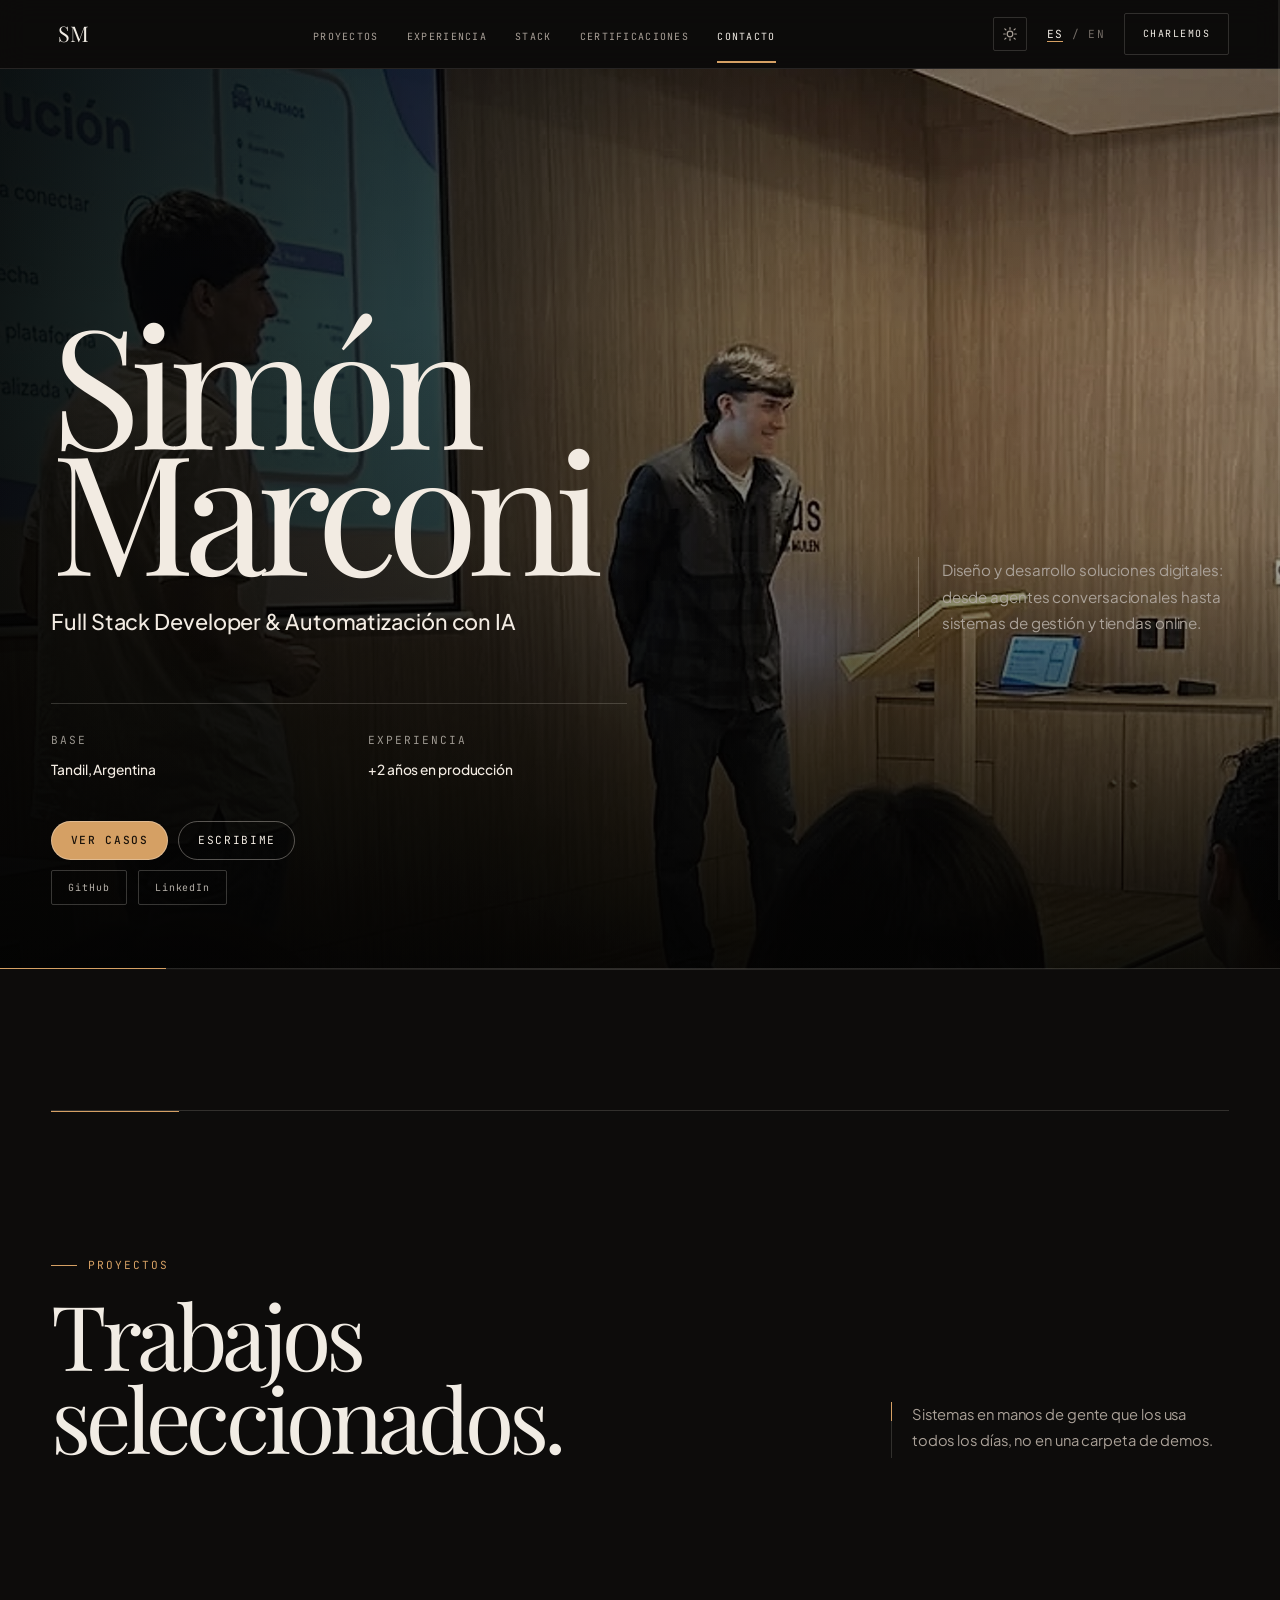
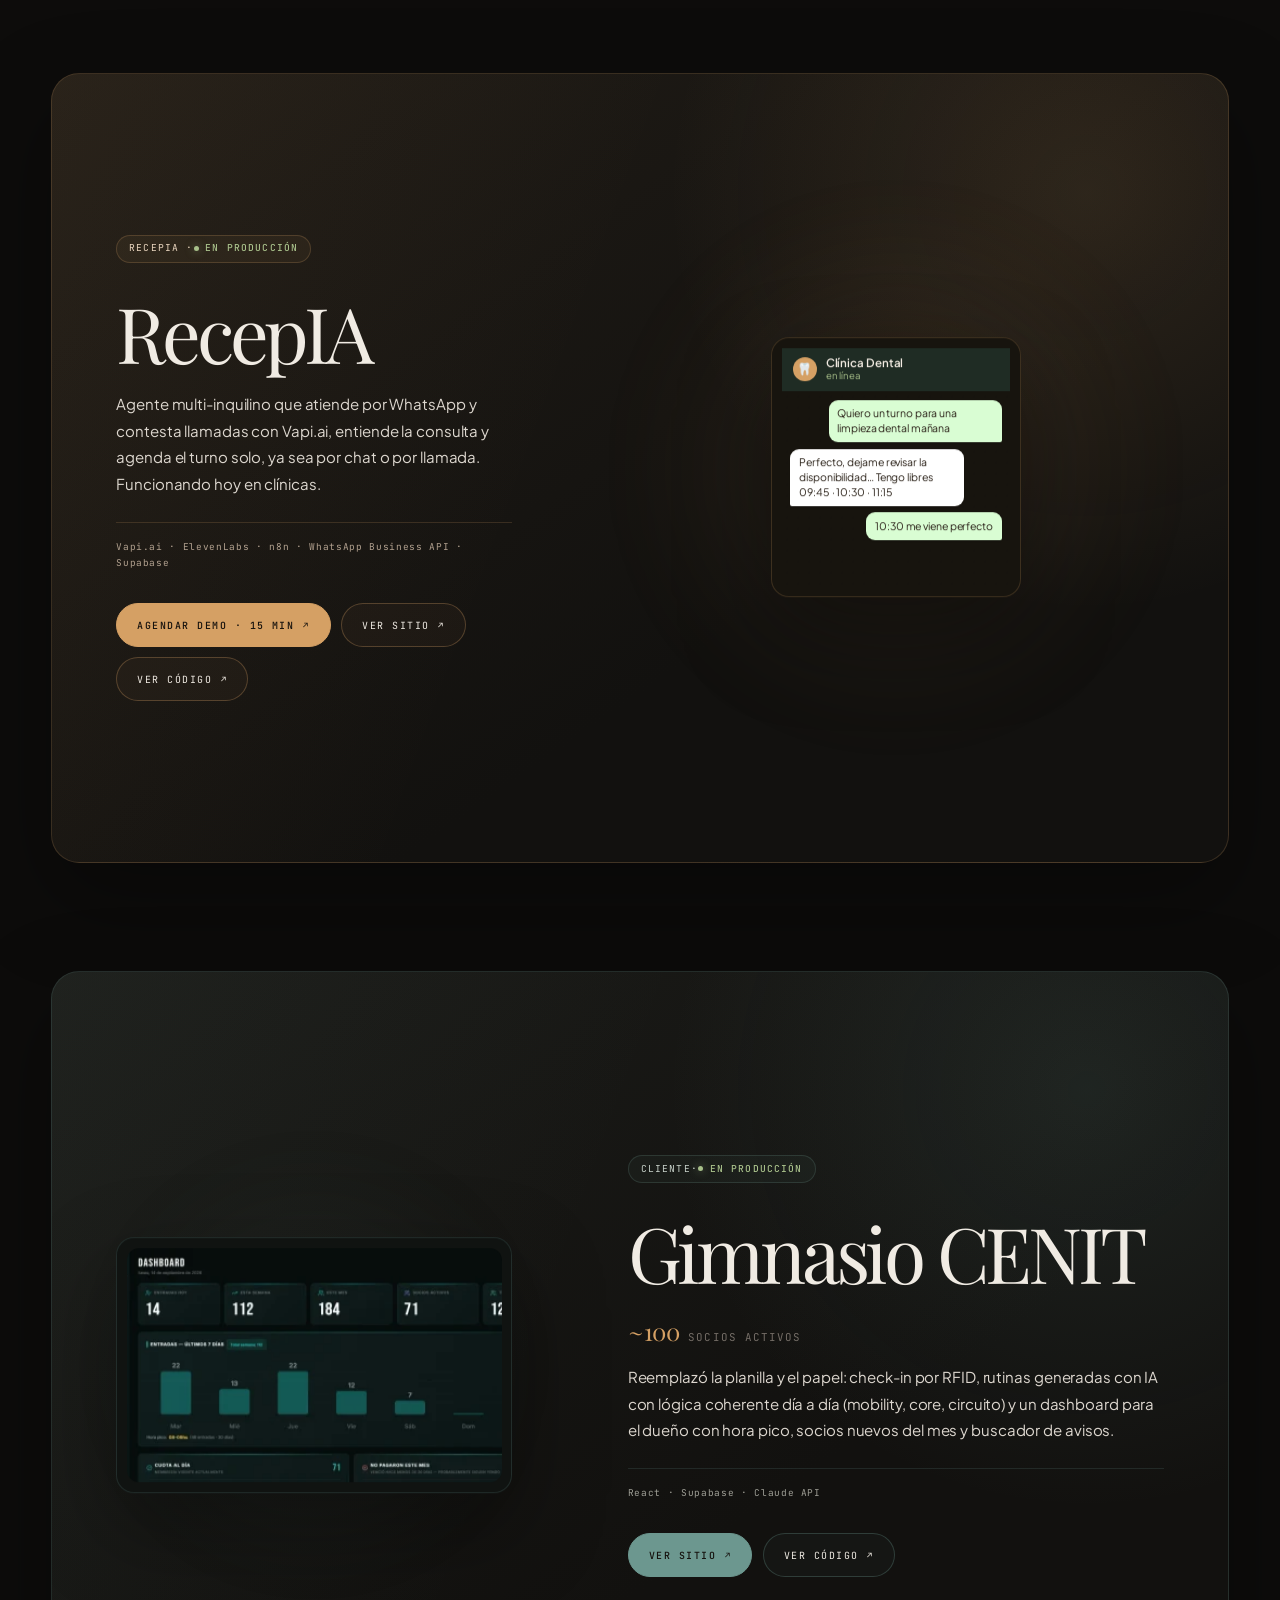
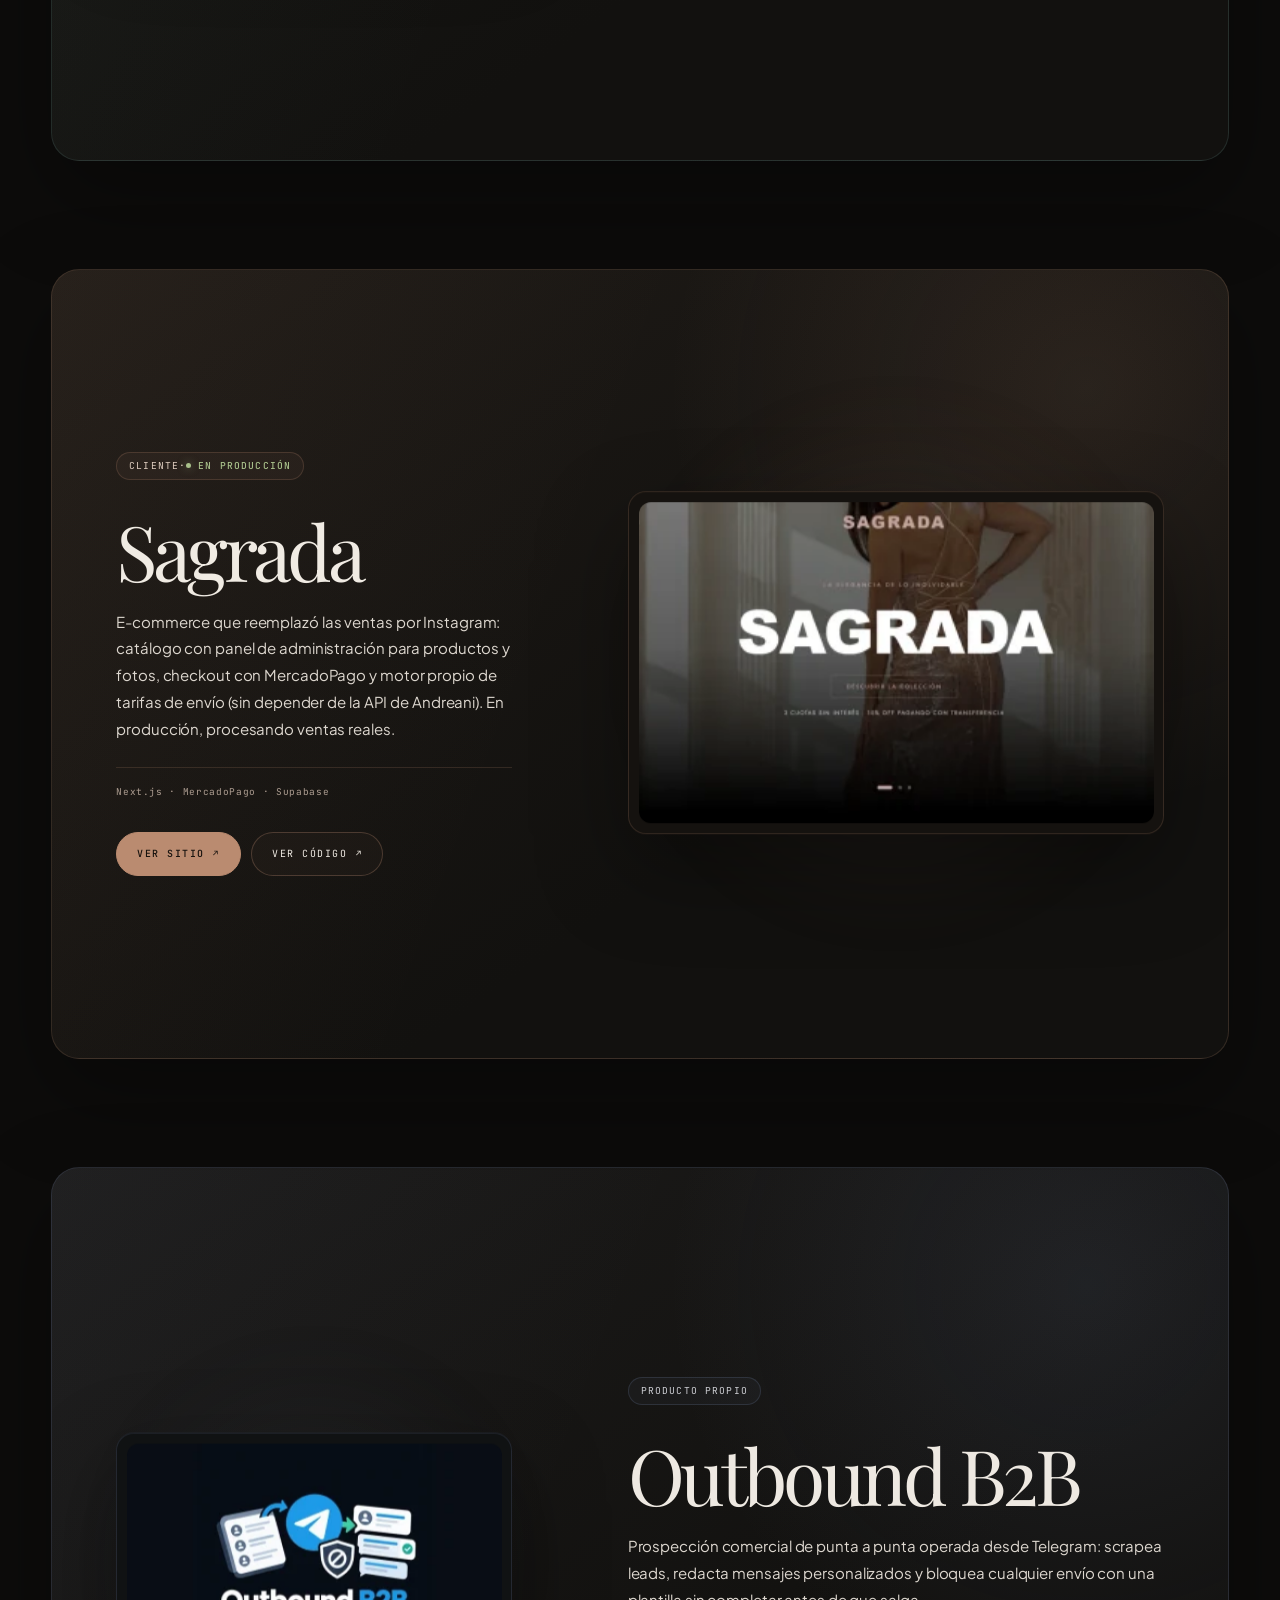
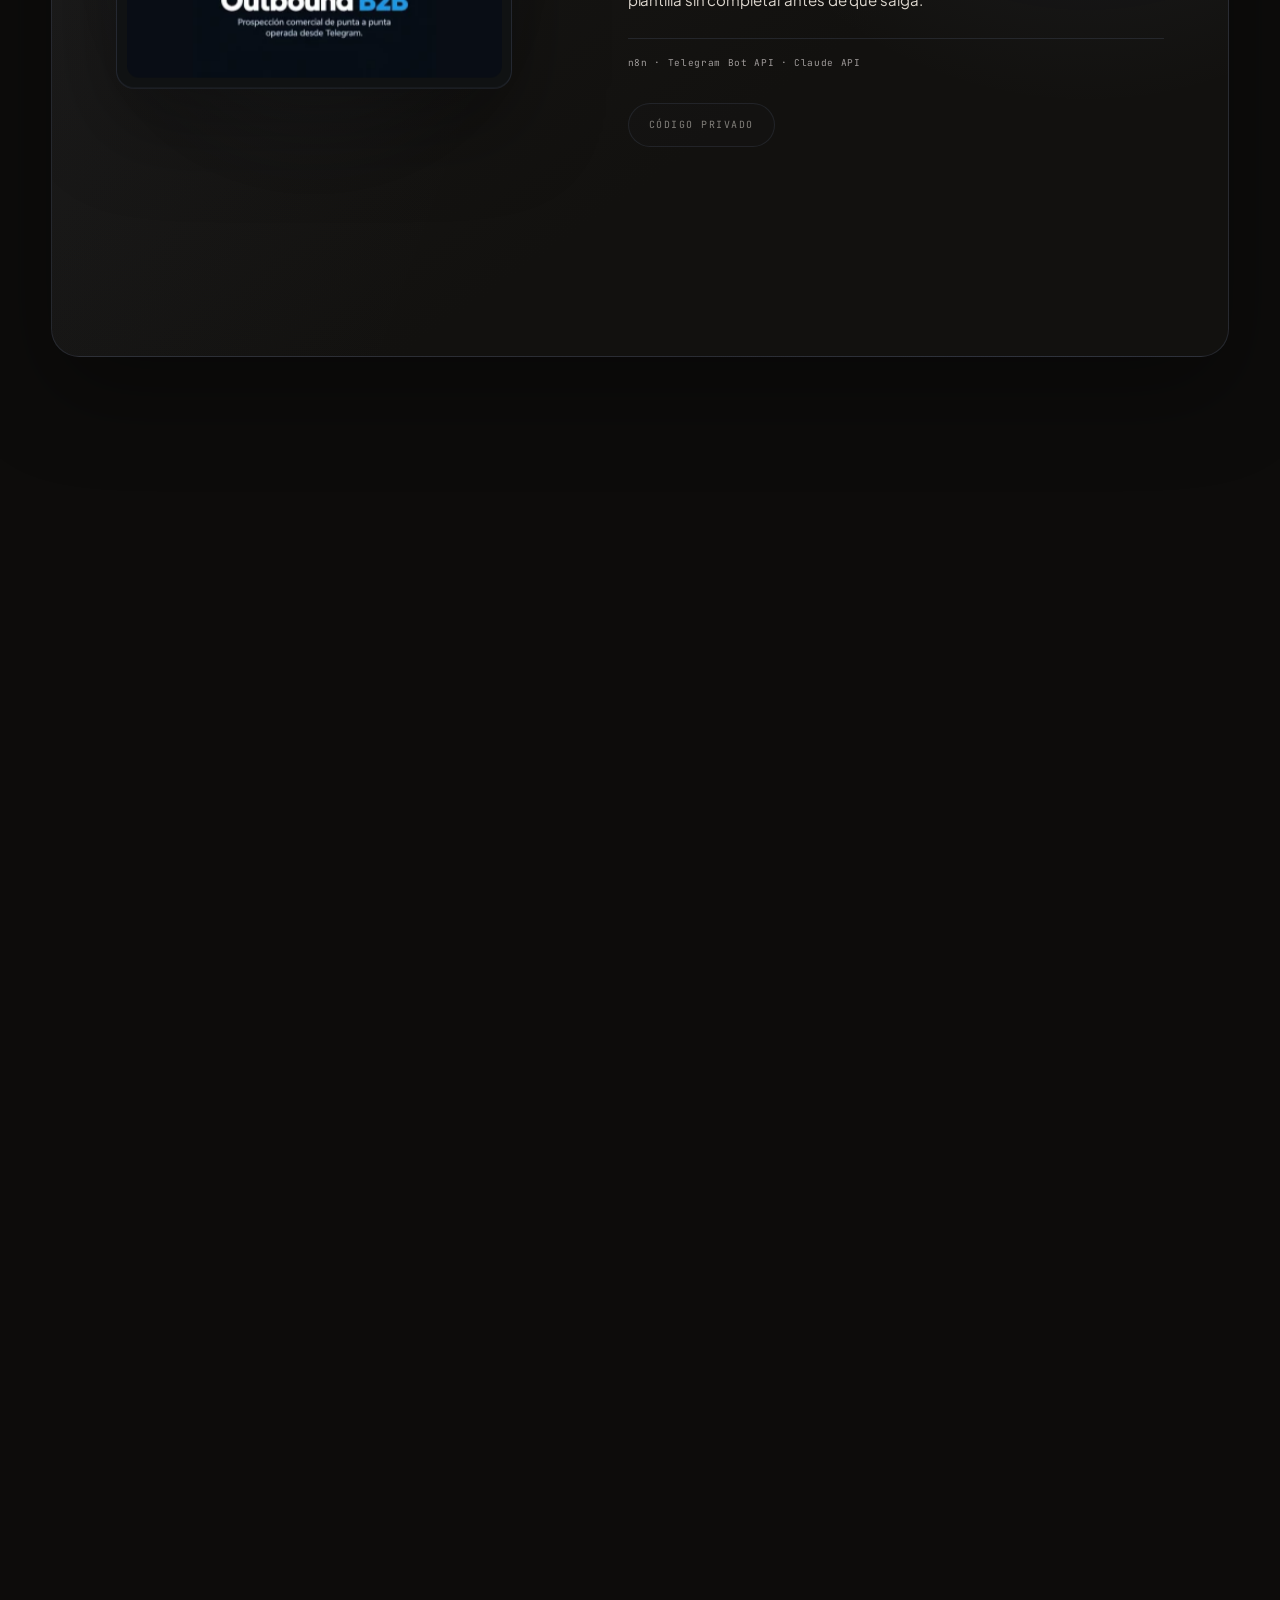
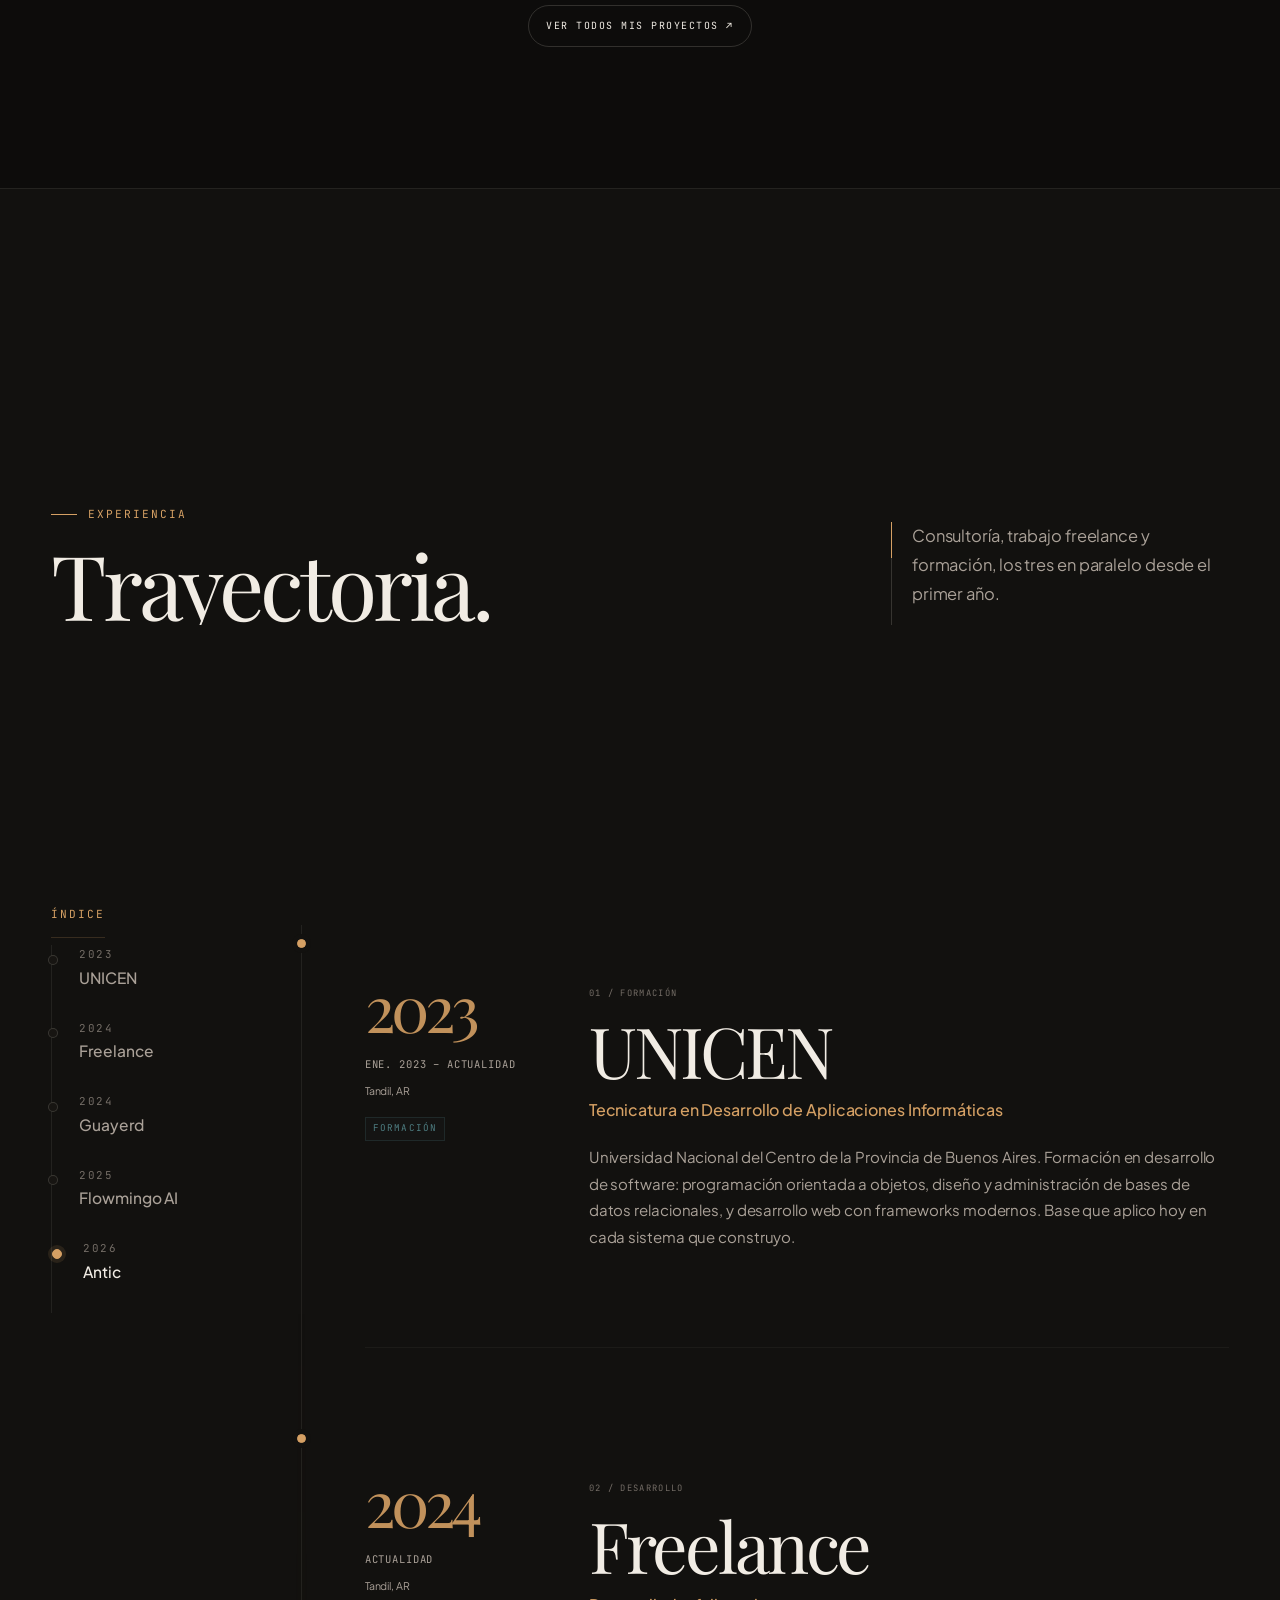
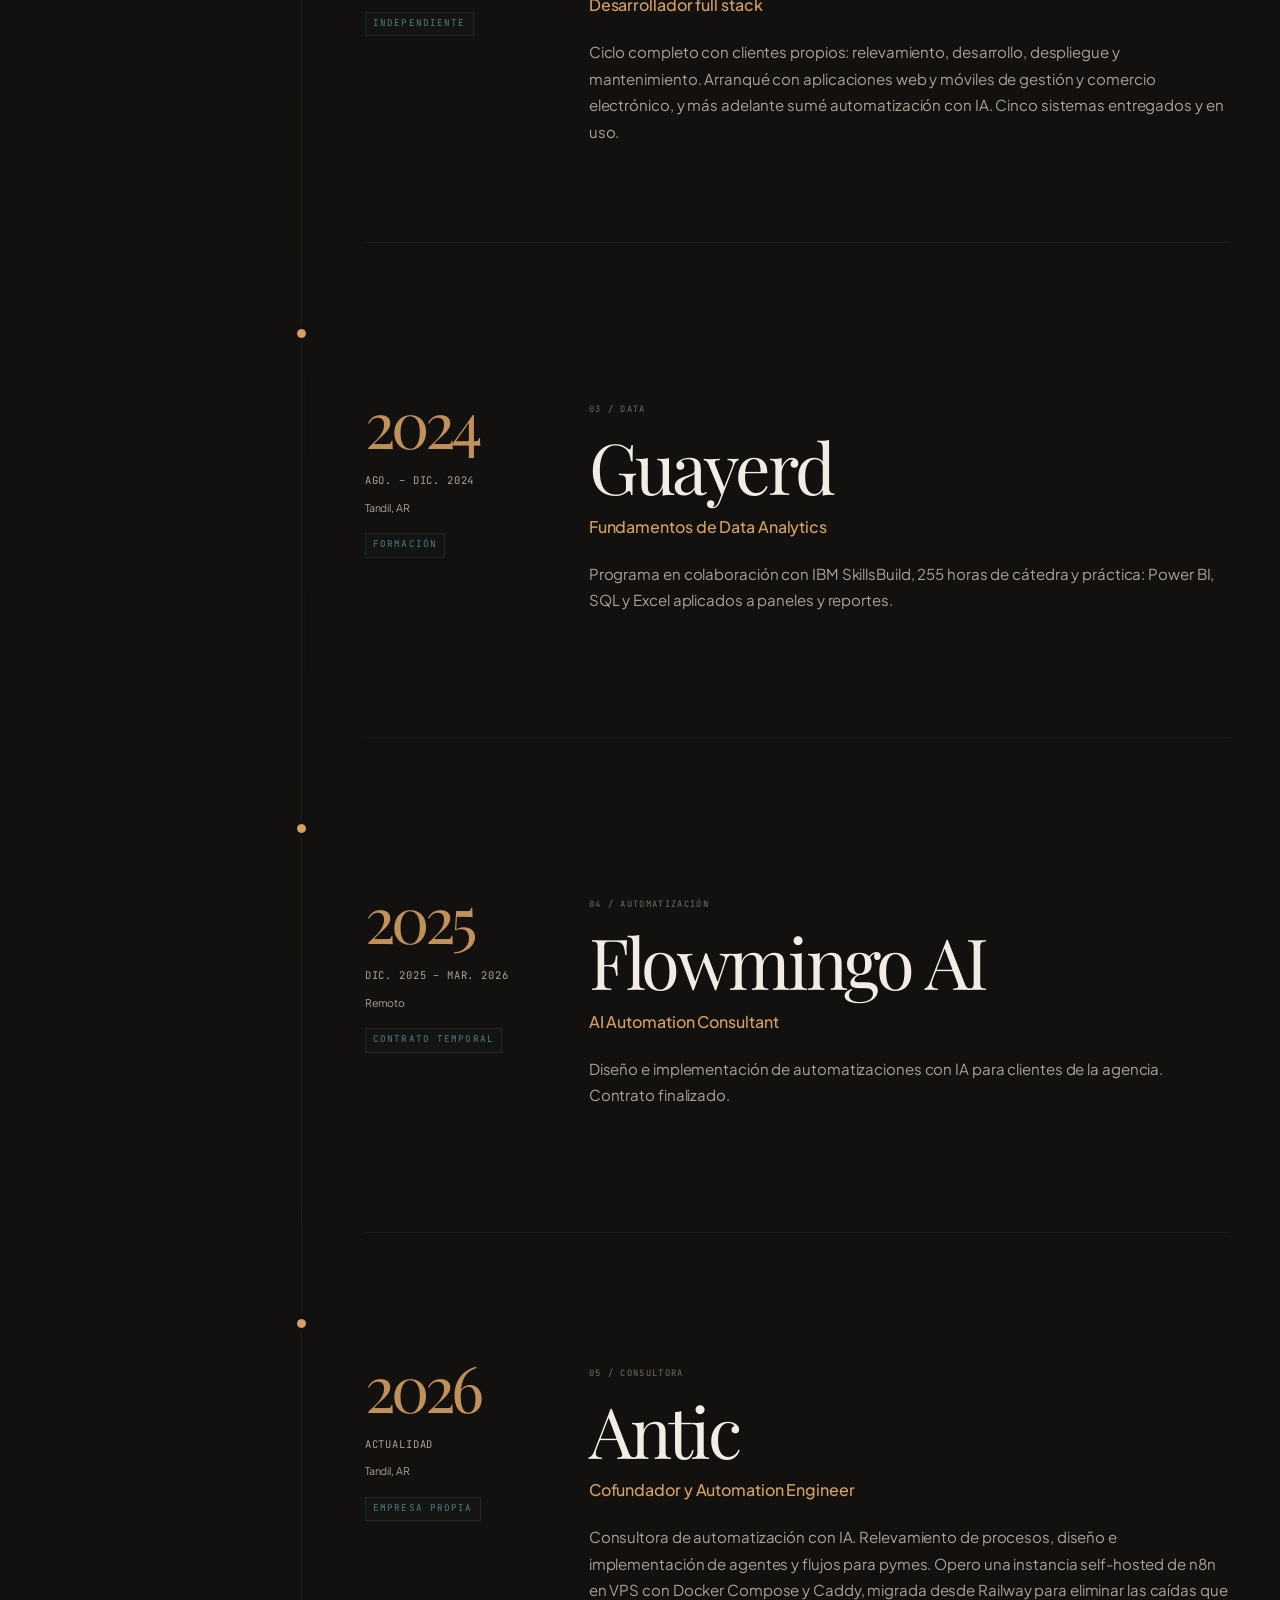
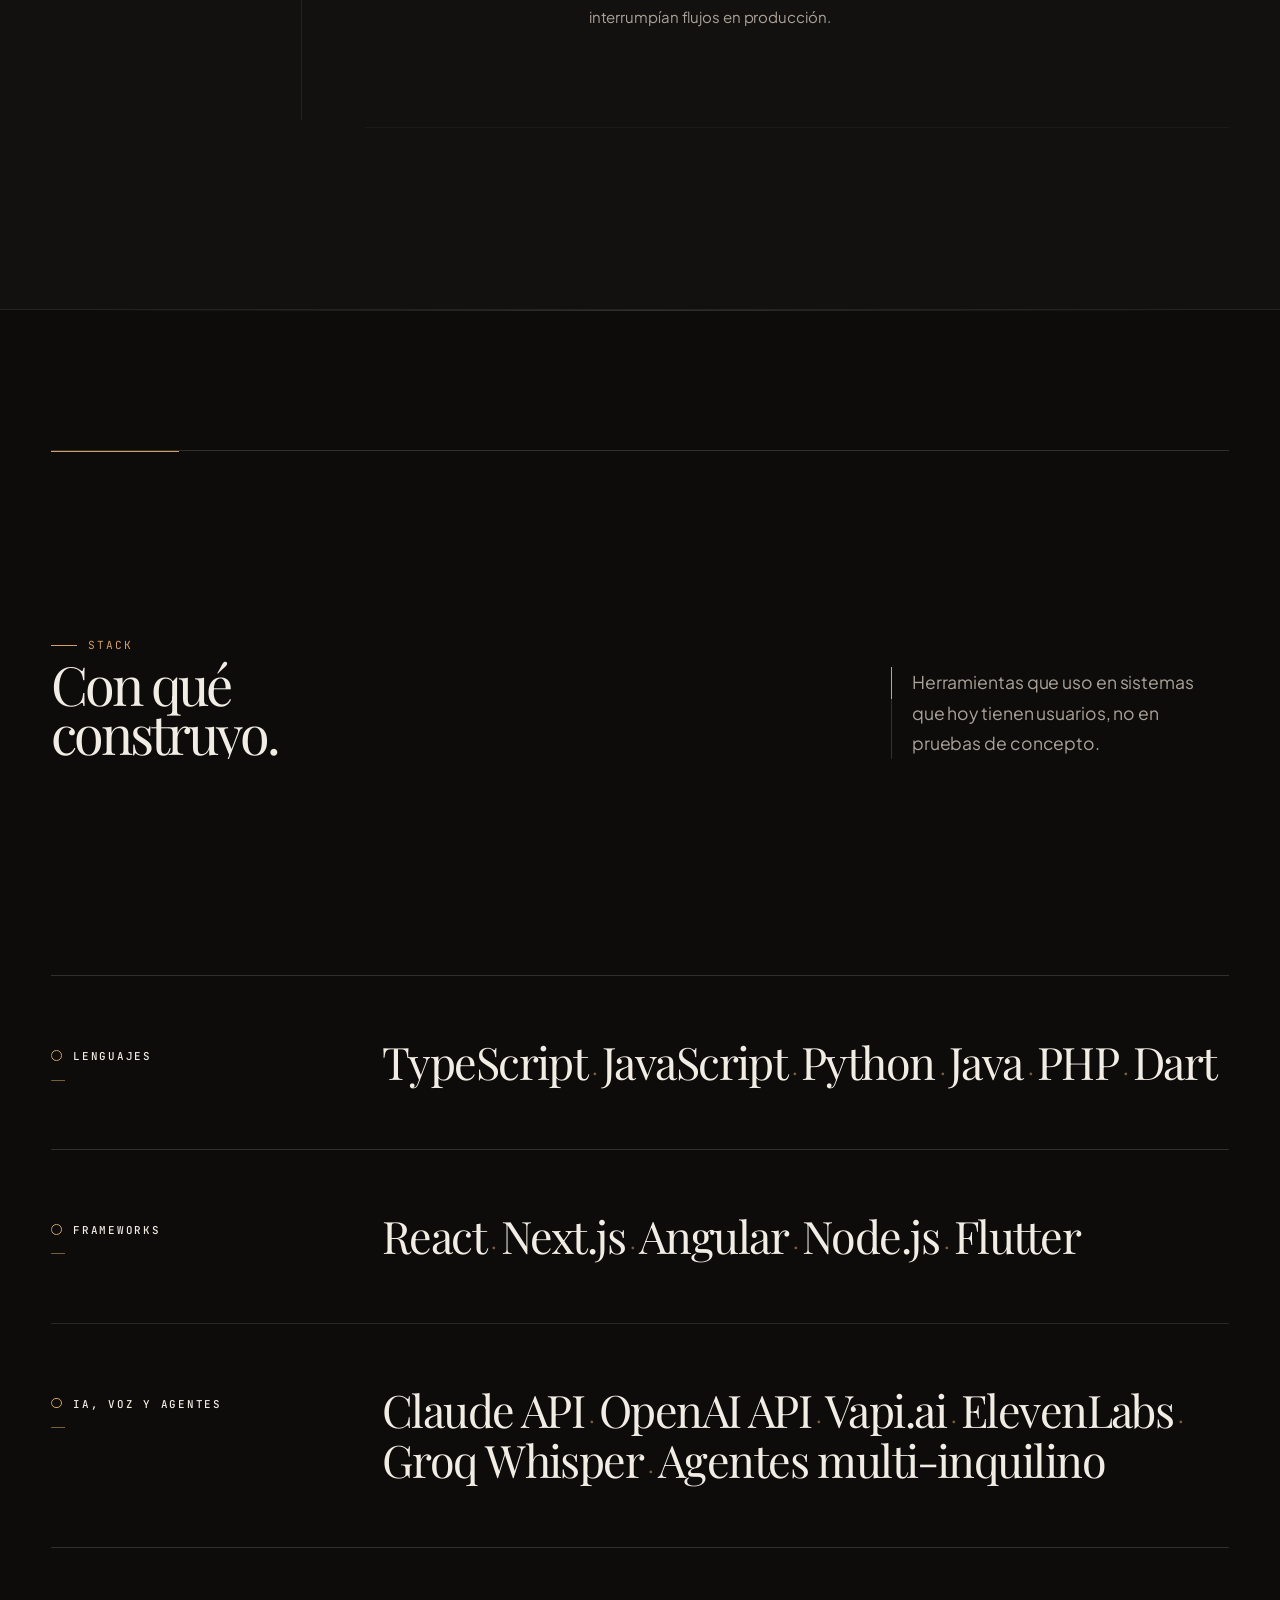
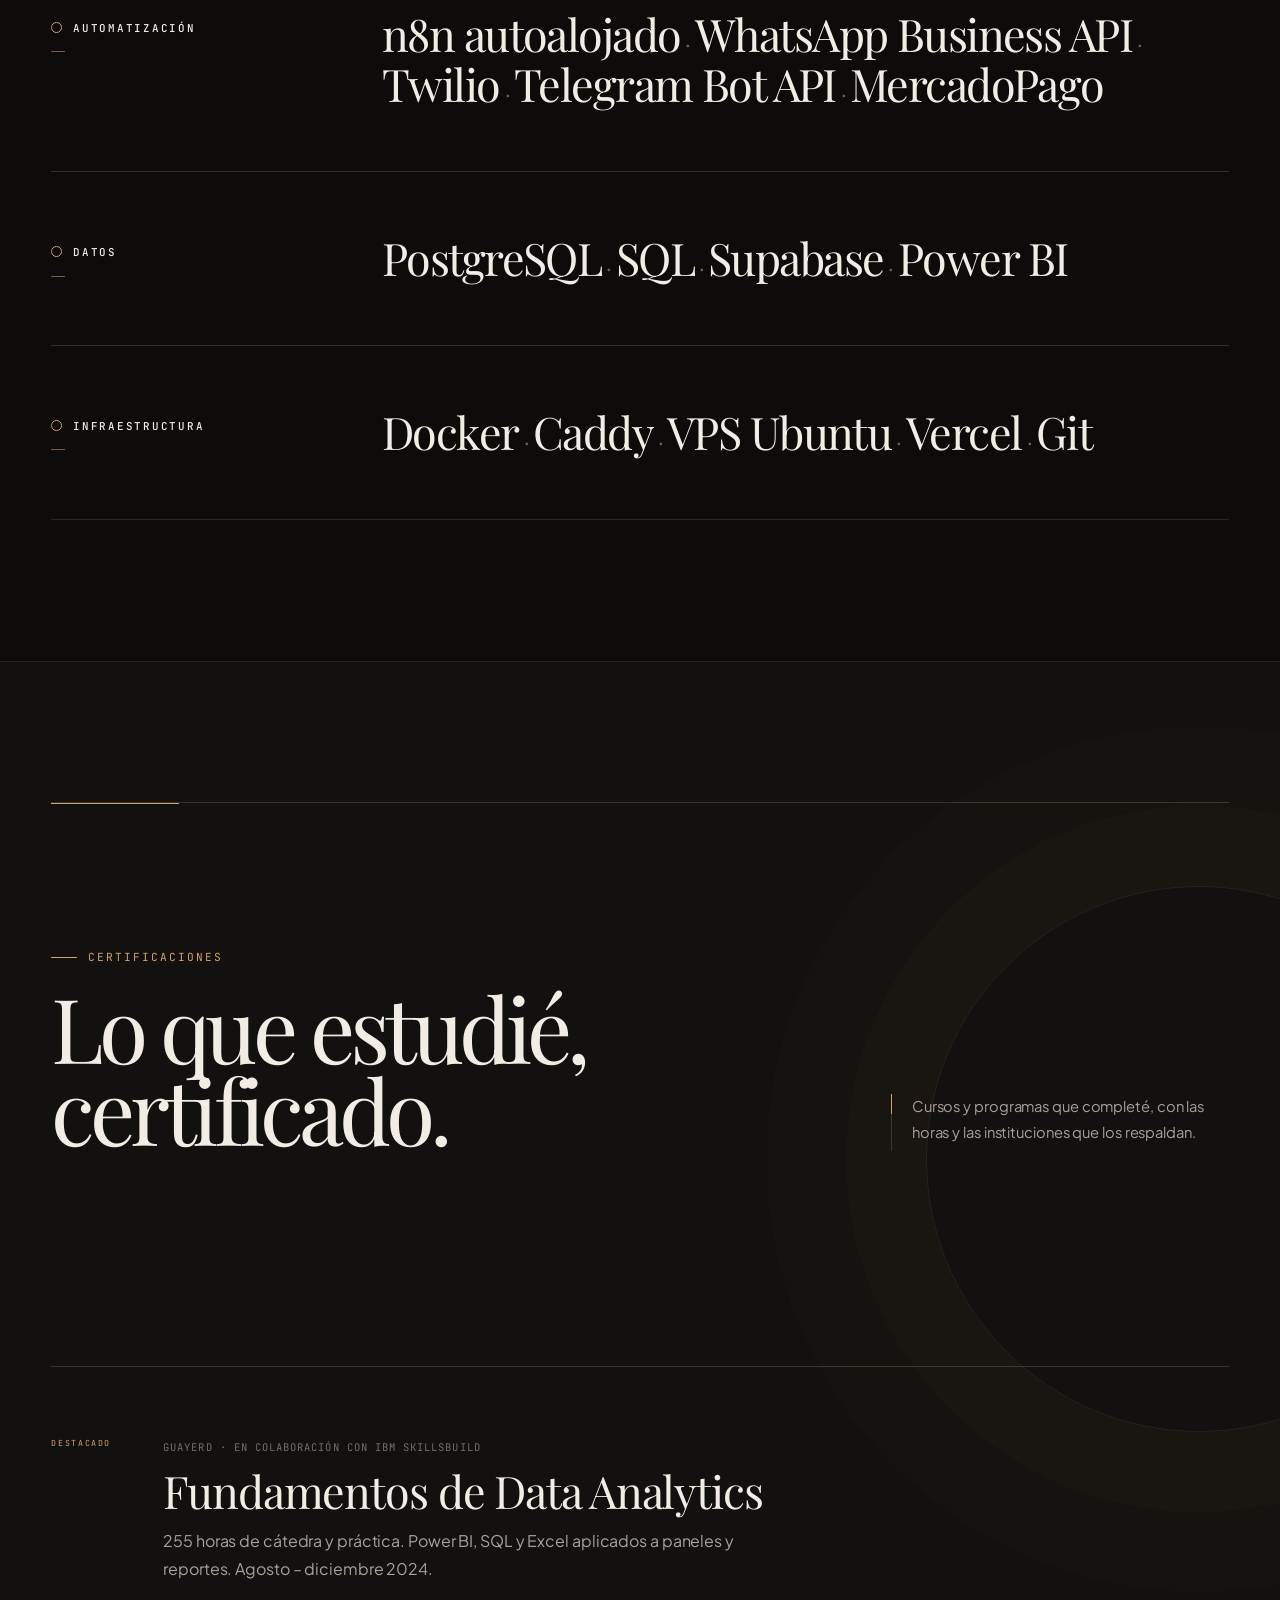
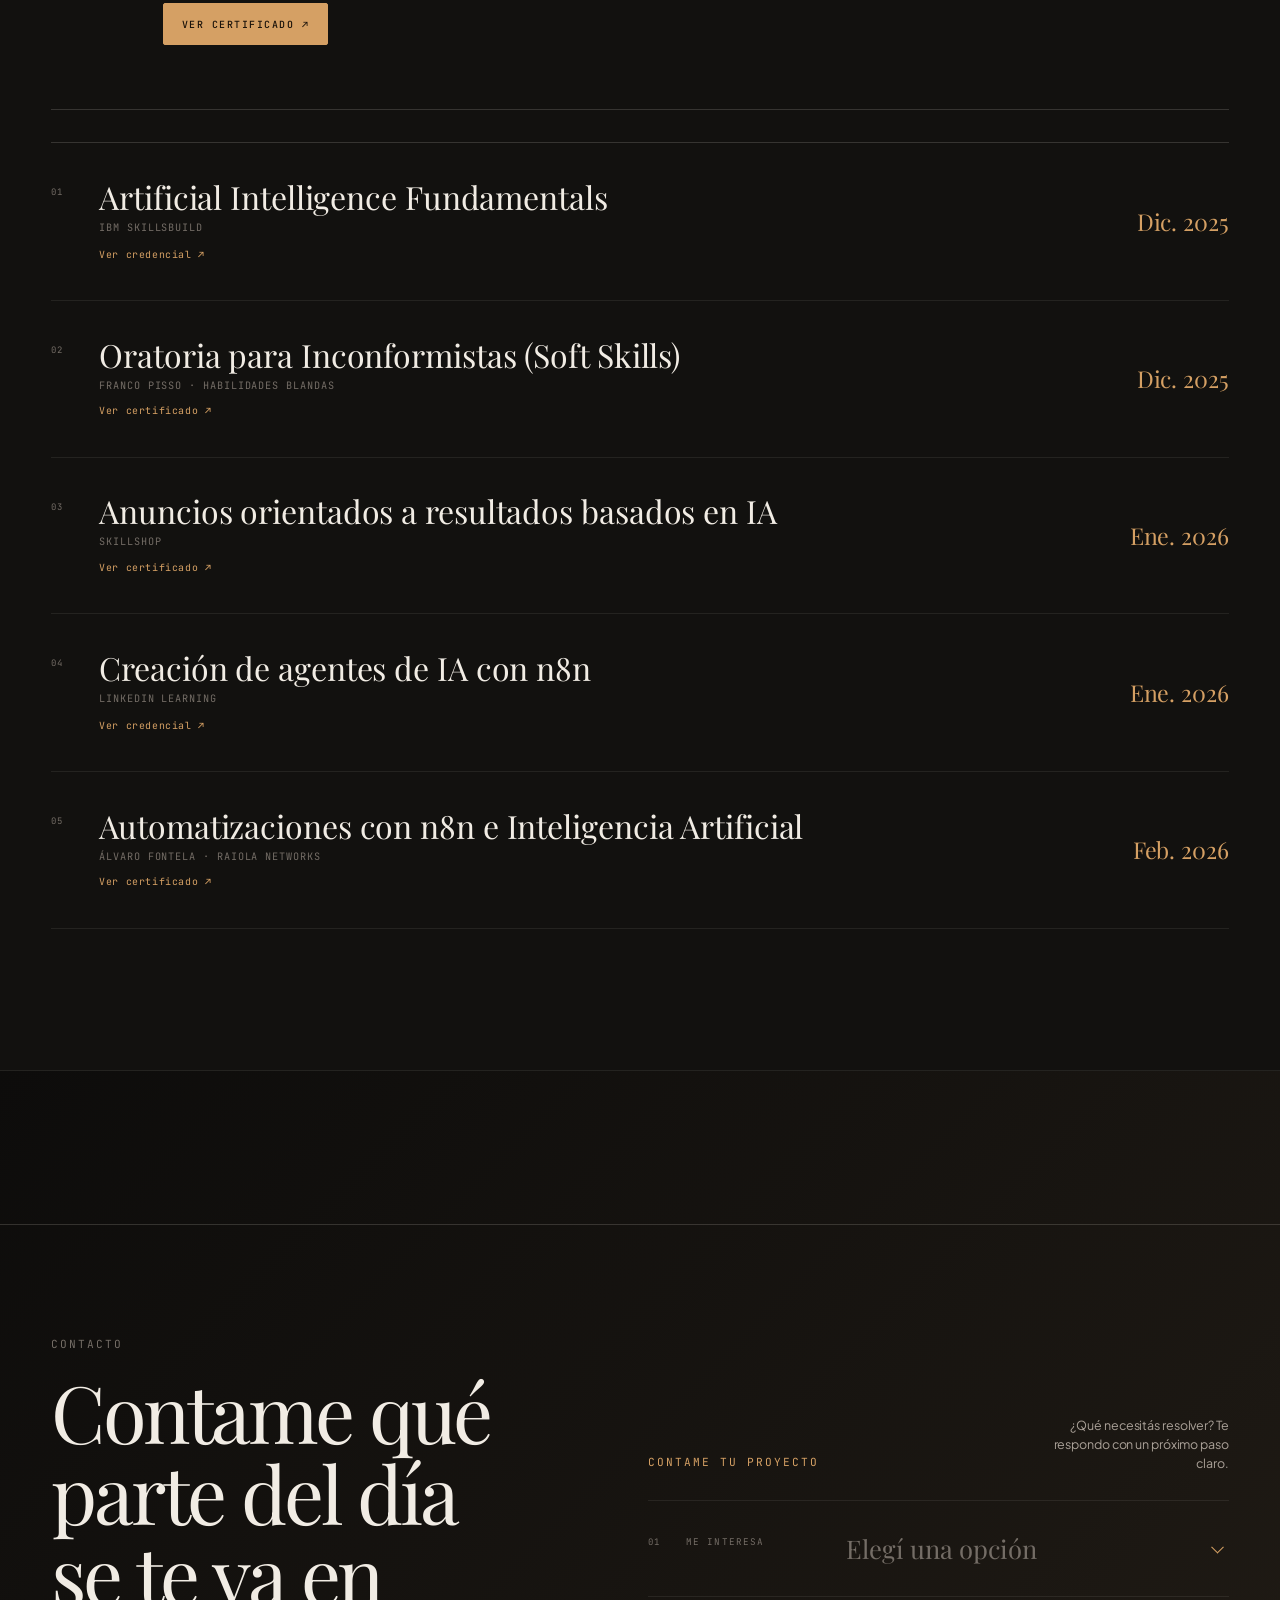
==== commit 7f51e73b: "Orientar contacto a demos de RecepIA y proyectos" ====
--- a/index.html
+++ b/index.html
@@ -24,7 +24,7 @@
 <link rel="preconnect" href="https://fonts.googleapis.com">
 <link rel="preconnect" href="https://fonts.gstatic.com" crossorigin>
 <link href="https://fonts.googleapis.com/css2?family=Playfair+Display:wght@400;500&family=Plus+Jakarta+Sans:wght@400;500;600&family=JetBrains+Mono:wght@400;500&display=swap" rel="stylesheet">
-<link rel="stylesheet" href="styles.css?v=30">
+<link rel="stylesheet" href="styles.css?v=31">
 <script type="application/ld+json">
 {
   "@context": "https://schema.org",
@@ -116,7 +116,7 @@
           <h3 class="ptitle">RecepIA</h3>
           <p class="pdesc" data-en="Multi-tenant agent that answers via WhatsApp and phone calls with Vapi.ai, understands the request, and books the appointment on its own — by chat or by call. Running in clinics today.">Agente multi-inquilino que atiende por WhatsApp y contesta llamadas con Vapi.ai, entiende la consulta y agenda el turno solo, ya sea por chat o por llamada. Funcionando hoy en clínicas.</p>
           <p class="ptech">Vapi.ai · ElevenLabs · n8n · WhatsApp Business API · Supabase</p>
-          <div class="pactions"><a class="pill solid" href="https://cal.com/simon-marconi-c1nu1d/demo-recepia-15-min" target="_blank" rel="noopener" data-en="I'm interested">Me interesa</a><a class="pill" href="https://recepia-landing-steel.vercel.app/" target="_blank" rel="noopener" data-en="View site">Ver sitio</a><a class="pill" href="https://github.com/SMsimarco/recepia-landing" target="_blank" rel="noopener" data-en="View code">Ver código</a></div>
+          <div class="pactions"><a class="pill solid" href="https://cal.com/simon-marconi-c1nu1d/demo-recepia-15-min" target="_blank" rel="noopener" data-en="Book a 15-min demo">Agendar demo · 15 min</a><a class="pill" href="https://www.recepia.lat/" target="_blank" rel="noopener" data-en="View site">Ver sitio</a><a class="pill" href="https://github.com/SMsimarco/recepia-landing" target="_blank" rel="noopener" data-en="View code">Ver código</a></div>
         </div>
         <div class="output wa-demo" id="waDemo">
           <span class="pinline"></span><span class="pinhead pinhead-live"></span>
@@ -366,8 +366,12 @@
     <div>
       <span class="mono" data-en="Contact">Contacto</span>
       <h2 class="ser" data-en="Tell me what part of your day goes to repetitive tasks.">Contame qué parte del día se te va en tareas repetidas.</h2>
-      <p class="lead" data-en="If there's something to automate, I'll tell you. If there isn't, I'll tell you that too. The first conversation is free and takes under half an hour.">Si hay algo para automatizar, te lo digo. Si no lo hay, también. La primera conversación no se cobra y no dura más de media hora.</p>
+      <p class="lead" data-en="Want to see RecepIA in action? Book a 15-minute demo. For a custom automation or digital product, tell me what you need and I'll reply with a concrete next step.">¿Querés ver RecepIA en acción? Agendá una demo de 15 minutos. Para una automatización o producto digital a medida, contame qué necesitás y te respondo con un próximo paso concreto.</p>
       <div class="row contact-links">
+        <a class="pill solid booking-link" href="https://cal.com/simon-marconi-c1nu1d/demo-recepia-15-min" target="_blank" rel="noopener" data-en="Book a RecepIA demo · 15 min">Agendar demo RecepIA · 15 min</a>
+        <a class="pill" href="#contactForm" data-en="Discuss my project">Consultar mi proyecto</a>
+      </div>
+      <div class="row contact-resources">
         <a class="pill" href="mailto:ssimonmarconi@gmail.com">Email</a>
         <div class="cv-item">
           <button type="button" class="pill cv-toggle" aria-expanded="false" data-en="Automation CV">CV Automatización</button>
@@ -388,14 +392,15 @@
     <div>
       <form id="contactForm">
         <div class="form-head">
-          <span class="mono" data-en="New inquiry">Nueva consulta</span>
-          <p data-en="Three details are enough to start.">Tres datos alcanzan para empezar.</p>
-        </div>
-        <div class="field" data-step="01"><label for="n" data-en="Name">Nombre</label><input id="n" name="name" type="text" autocomplete="name" placeholder="Tu nombre" data-en-placeholder="Your name" required></div>
-        <div class="field" data-step="02"><label for="e">Email</label><input id="e" name="email" type="email" inputmode="email" autocomplete="email" placeholder="vos@empresa.com" required></div>
-        <div class="field field-message" data-step="03"><label for="m" data-en="What do you need">Qué necesitás</label><textarea id="m" name="message" placeholder="Contame qué proceso querés mejorar o automatizar." data-en-placeholder="Tell me which process you want to improve or automate." required></textarea></div>
+          <span class="mono" data-en="Tell me about your project">Contame tu proyecto</span>
+          <p data-en="What do you need to solve? I'll reply with a clear next step.">¿Qué necesitás resolver? Te respondo con un próximo paso claro.</p>
+        </div>
+        <div class="field field-topic" data-step="01"><label for="topic" data-en="I'm interested in">Me interesa</label><select id="topic" name="topic" required><option value="" disabled selected data-en="Choose an option">Elegí una opción</option><option value="Automatización a medida" data-en="Custom automation">Automatización a medida</option><option value="RecepIA" data-en="RecepIA">RecepIA</option><option value="Desarrollo web o sistema" data-en="Website or software development">Desarrollo web o sistema</option><option value="Otra consulta" data-en="Other inquiry">Otra consulta</option></select></div>
+        <div class="field" data-step="02"><label for="n" data-en="Name">Nombre</label><input id="n" name="name" type="text" autocomplete="name" placeholder="Tu nombre" data-en-placeholder="Your name" required></div>
+        <div class="field" data-step="03"><label for="e">Email</label><input id="e" name="email" type="email" inputmode="email" autocomplete="email" placeholder="vos@empresa.com" required></div>
+        <div class="field field-message" data-step="04"><label for="m" data-en="What do you need">Qué necesitás</label><textarea id="m" name="message" placeholder="Contame qué proceso querés mejorar o automatizar." data-en-placeholder="Tell me which process you want to improve or automate." required></textarea></div>
         <div class="form-actions">
-          <button type="submit" class="pill solid" data-en="Send message">Enviar mensaje</button>
+          <button type="submit" class="pill solid" data-en="Send inquiry">Enviar consulta</button>
           <span data-en="I usually reply within 24 hours.">Suelo responder dentro de las 24 h.</span>
         </div>
         <p class="form-status" id="formStatus" role="status" aria-live="polite"></p>
@@ -420,7 +425,7 @@
   </div>
 </div>
 
-<script src="script.js?v=30"></script>
-<script type="module" src="enhancements.js?v=30"></script>
+<script src="script.js?v=31"></script>
+<script type="module" src="enhancements.js?v=31"></script>
 </body>
 </html>
--- a/styles.css
+++ b/styles.css
@@ -1318,6 +1318,20 @@
 #contacto .contact h2{position:relative}
 #contacto .contact h2::after{content:"";display:block;width:clamp(4rem,10vw,8rem);height:2px;margin-top:1.4rem;background:var(--acc)}
 .contact-links{gap:.5rem}
+.contact-links .booking-link{position:relative;padding-left:2.2rem}
+.contact-links .booking-link::before{content:"";position:absolute;left:1rem;width:.48rem;height:.48rem;border-radius:50%;background:currentColor;box-shadow:0 0 0 4px color-mix(in srgb,currentColor 12%,transparent);animation:bookingPulse 2.4s ease-in-out infinite}
+@keyframes bookingPulse{0%,100%{transform:scale(.8);opacity:.65}50%{transform:scale(1);opacity:1}}
+.contact-resources{gap:.45rem;margin-top:1.2rem;padding-top:1.2rem;border-top:1px solid var(--line2)}
+.contact-resources .pill{min-height:36px;padding:.5rem .8rem;border-color:transparent;color:var(--faint);font-size:.55rem}
+.contact-resources .pill:hover,.contact-resources .pill:focus-visible{color:var(--fg);border-color:var(--line2)}
+#contactForm{scroll-margin-top:5rem}
+.field-topic select{width:100%;min-width:0;padding:.25rem 2rem .25rem 0;border:0;border-radius:0;background:transparent;color:var(--fg);font-family:var(--serif);font-size:clamp(1.25rem,2vw,1.7rem);line-height:1.45;cursor:pointer;appearance:none}
+.field-topic select:invalid{color:var(--faint)}
+.field-topic select option{background:var(--d1);color:var(--fg);font-family:var(--sans);font-size:1rem}
+.field-topic select:focus-visible{outline:2px solid var(--acc);outline-offset:4px}
+.field-topic::after{content:"";position:absolute;right:.4rem;top:50%;width:.5rem;height:.5rem;border-right:1px solid var(--acc);border-bottom:1px solid var(--acc);transform:translateY(-70%) rotate(45deg);pointer-events:none}
+@media(max-width:600px){.contact-links{align-items:stretch}.contact-links>.pill{justify-content:center;text-align:center}.field-topic select{font-size:1.3rem}}
+@media(prefers-reduced-motion:reduce){.contact-links .booking-link::before{animation:none}}
 #contactForm{padding:2rem;border:1px solid var(--line2);background:color-mix(in srgb,var(--d1) 78%,transparent);box-shadow:0 32px 90px rgba(0,0,0,.14)}
 .form-head{padding-bottom:1.75rem}.field{padding-block:1.55rem}
 .field input,.field textarea{font-size:1.02rem}
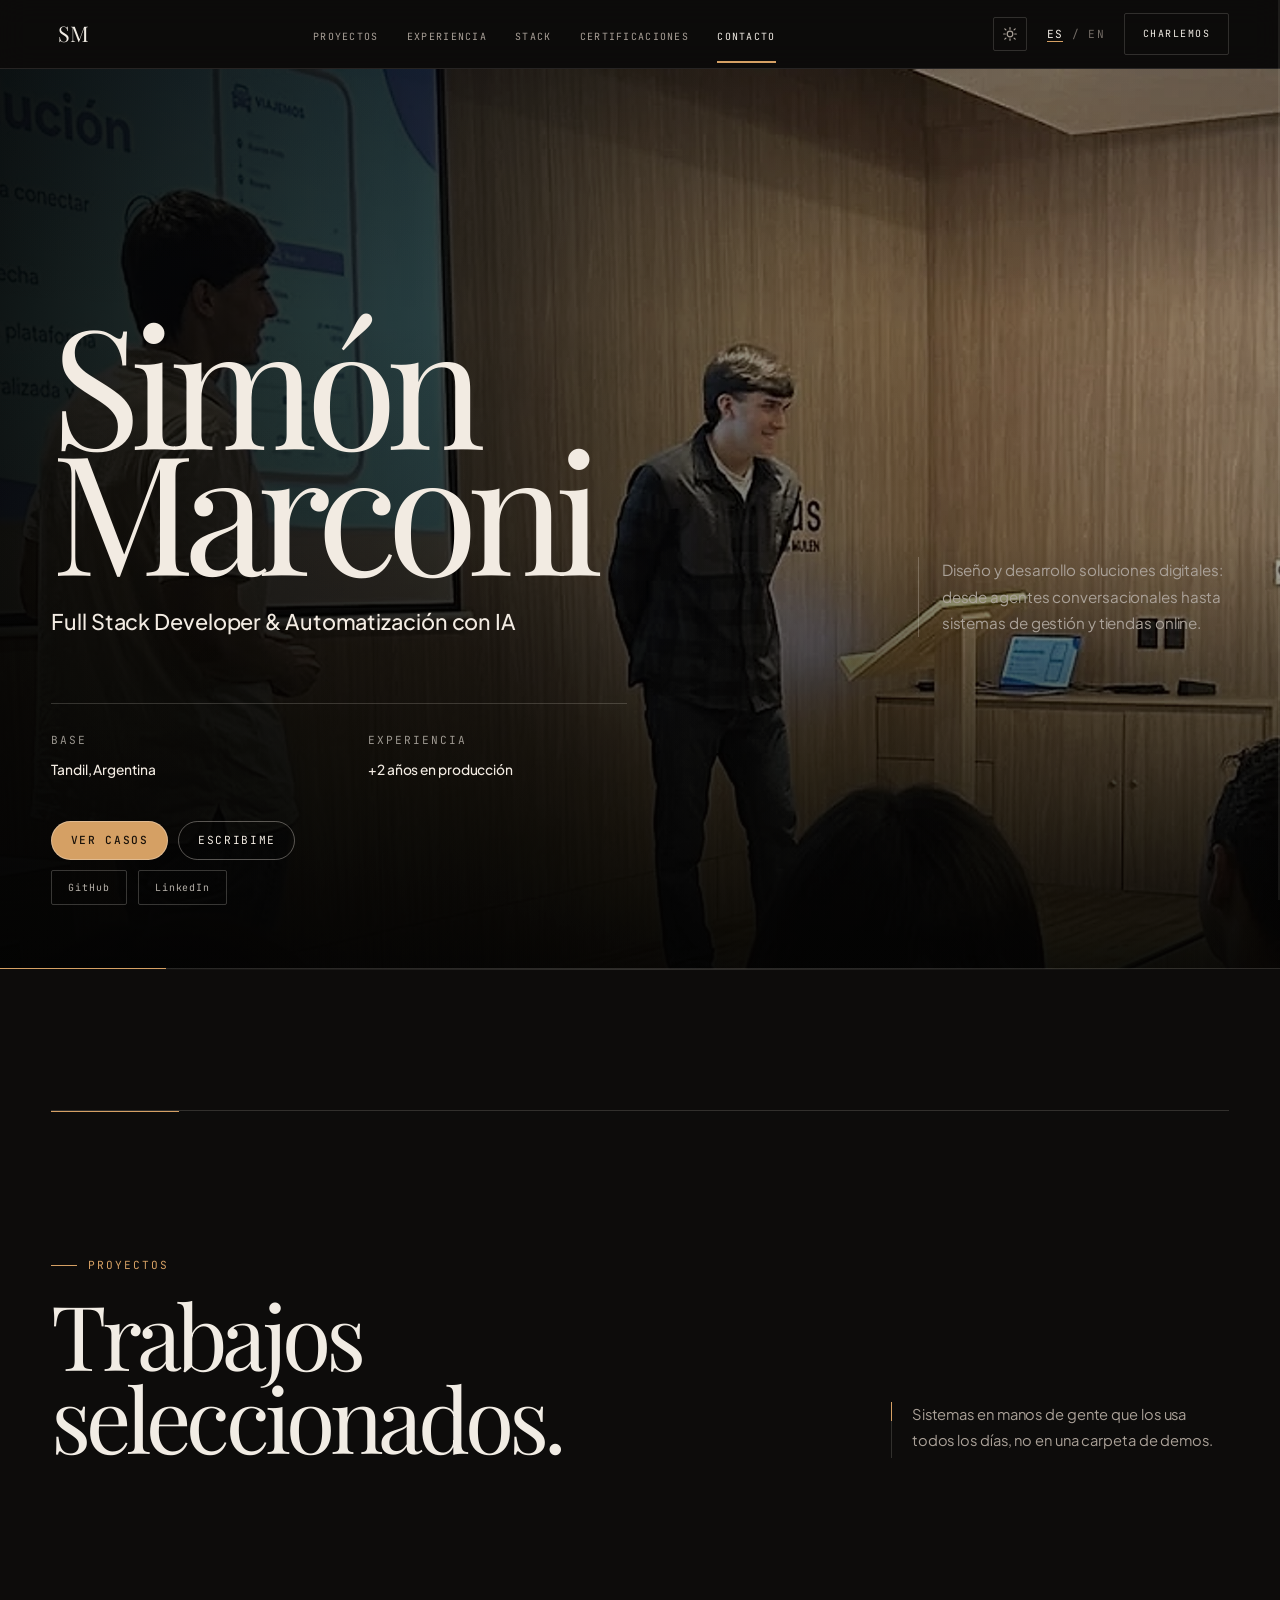
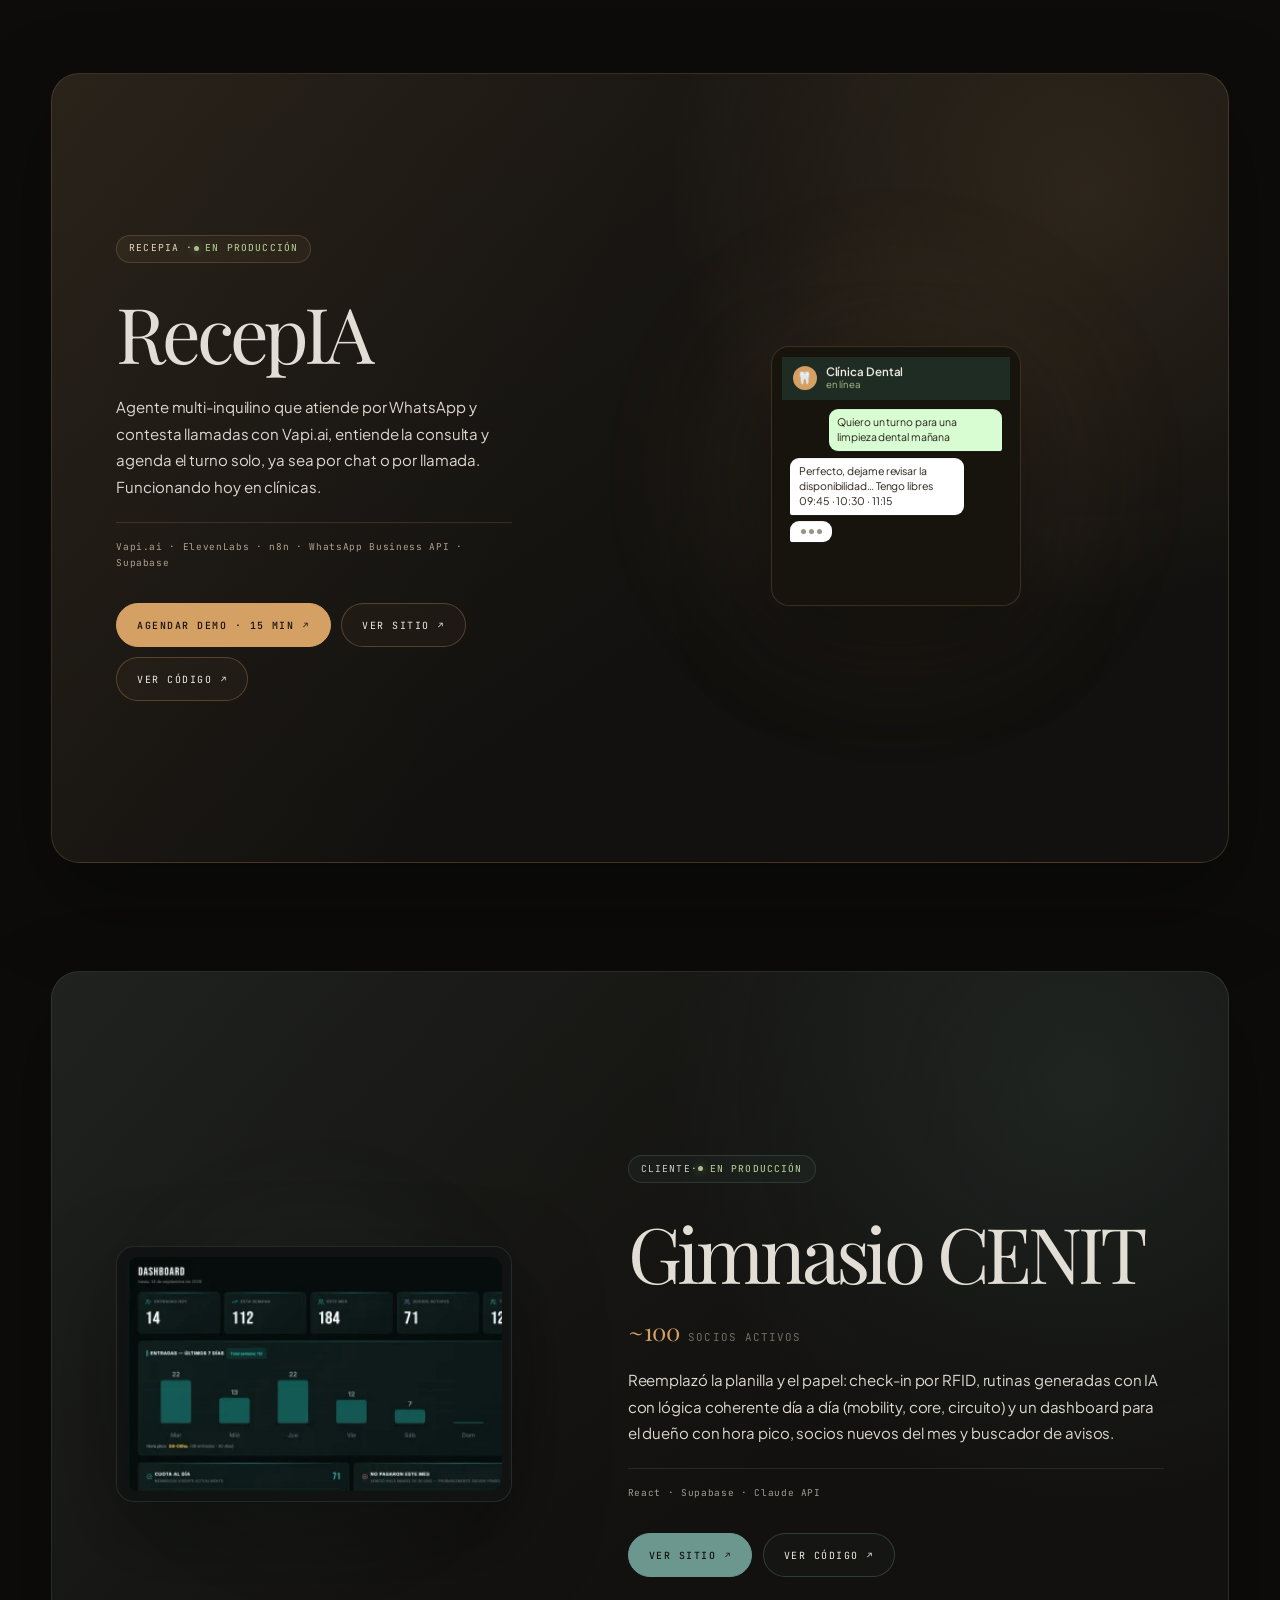
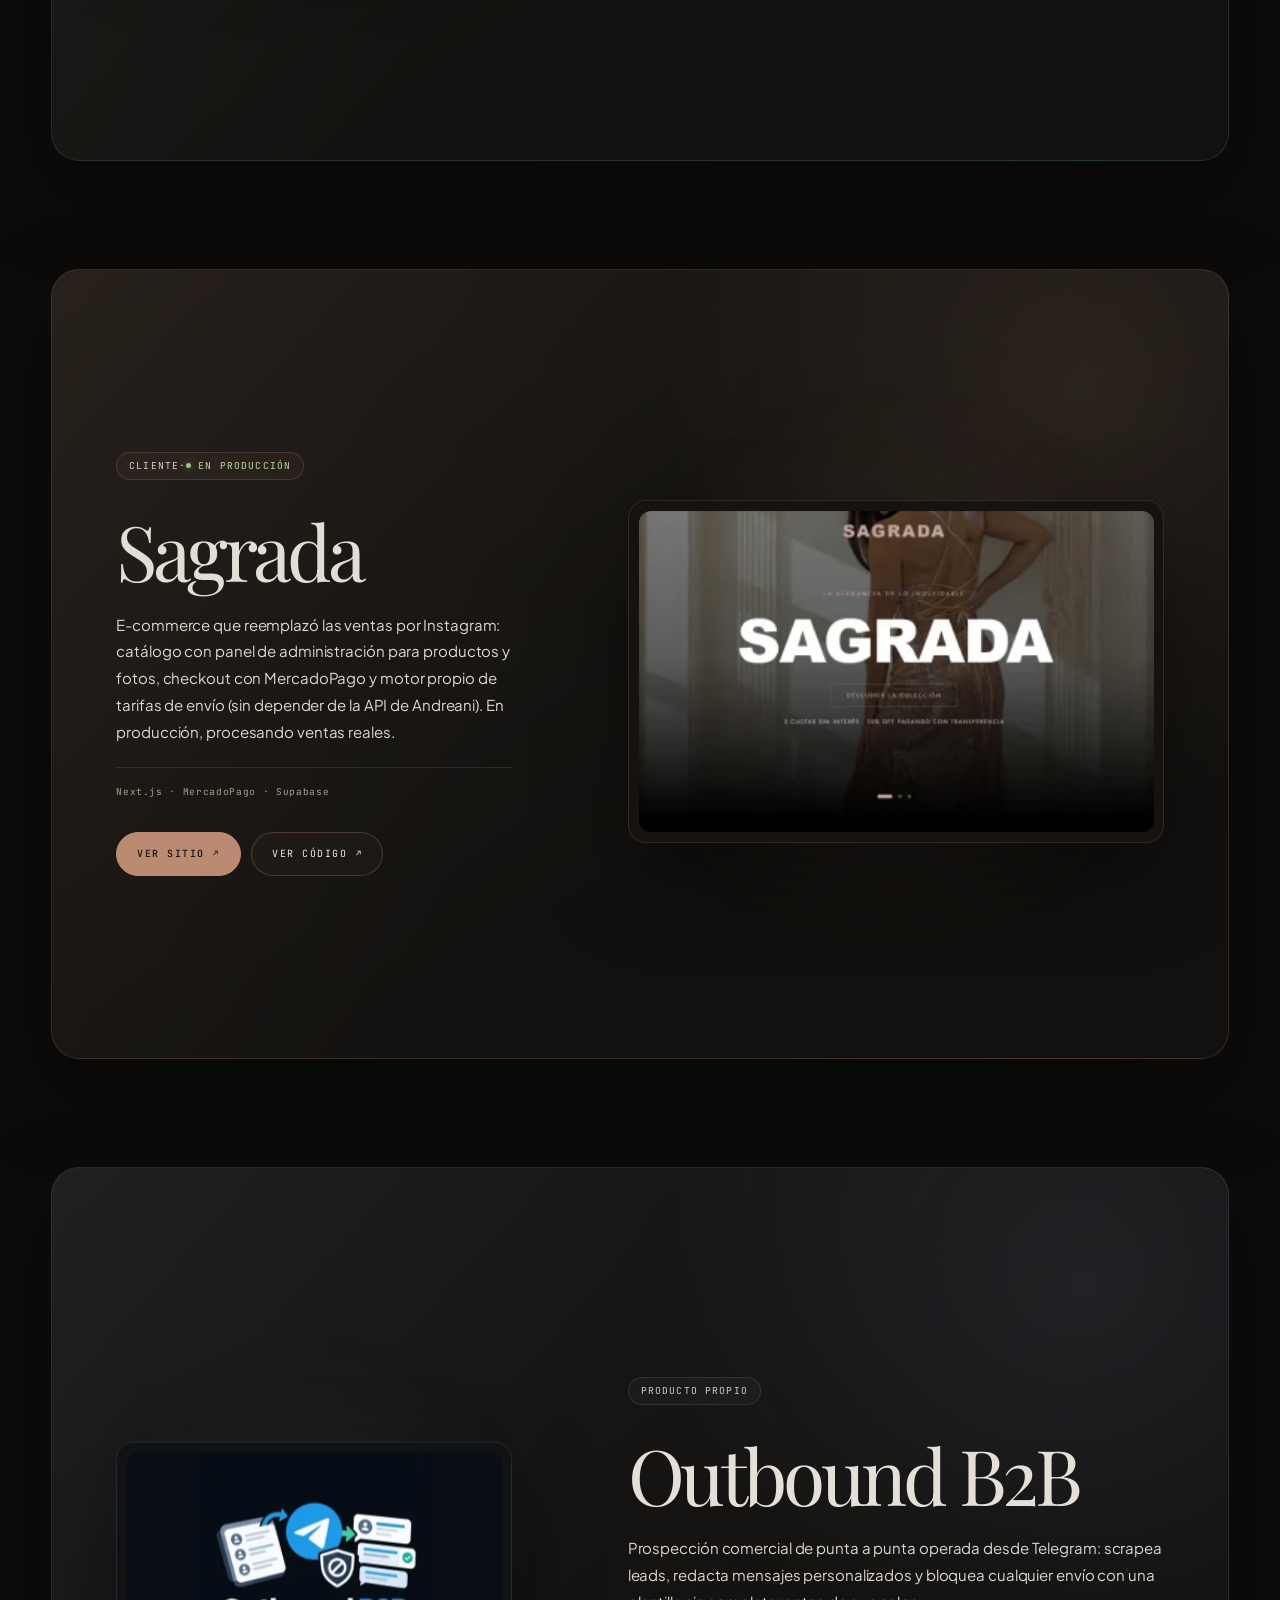
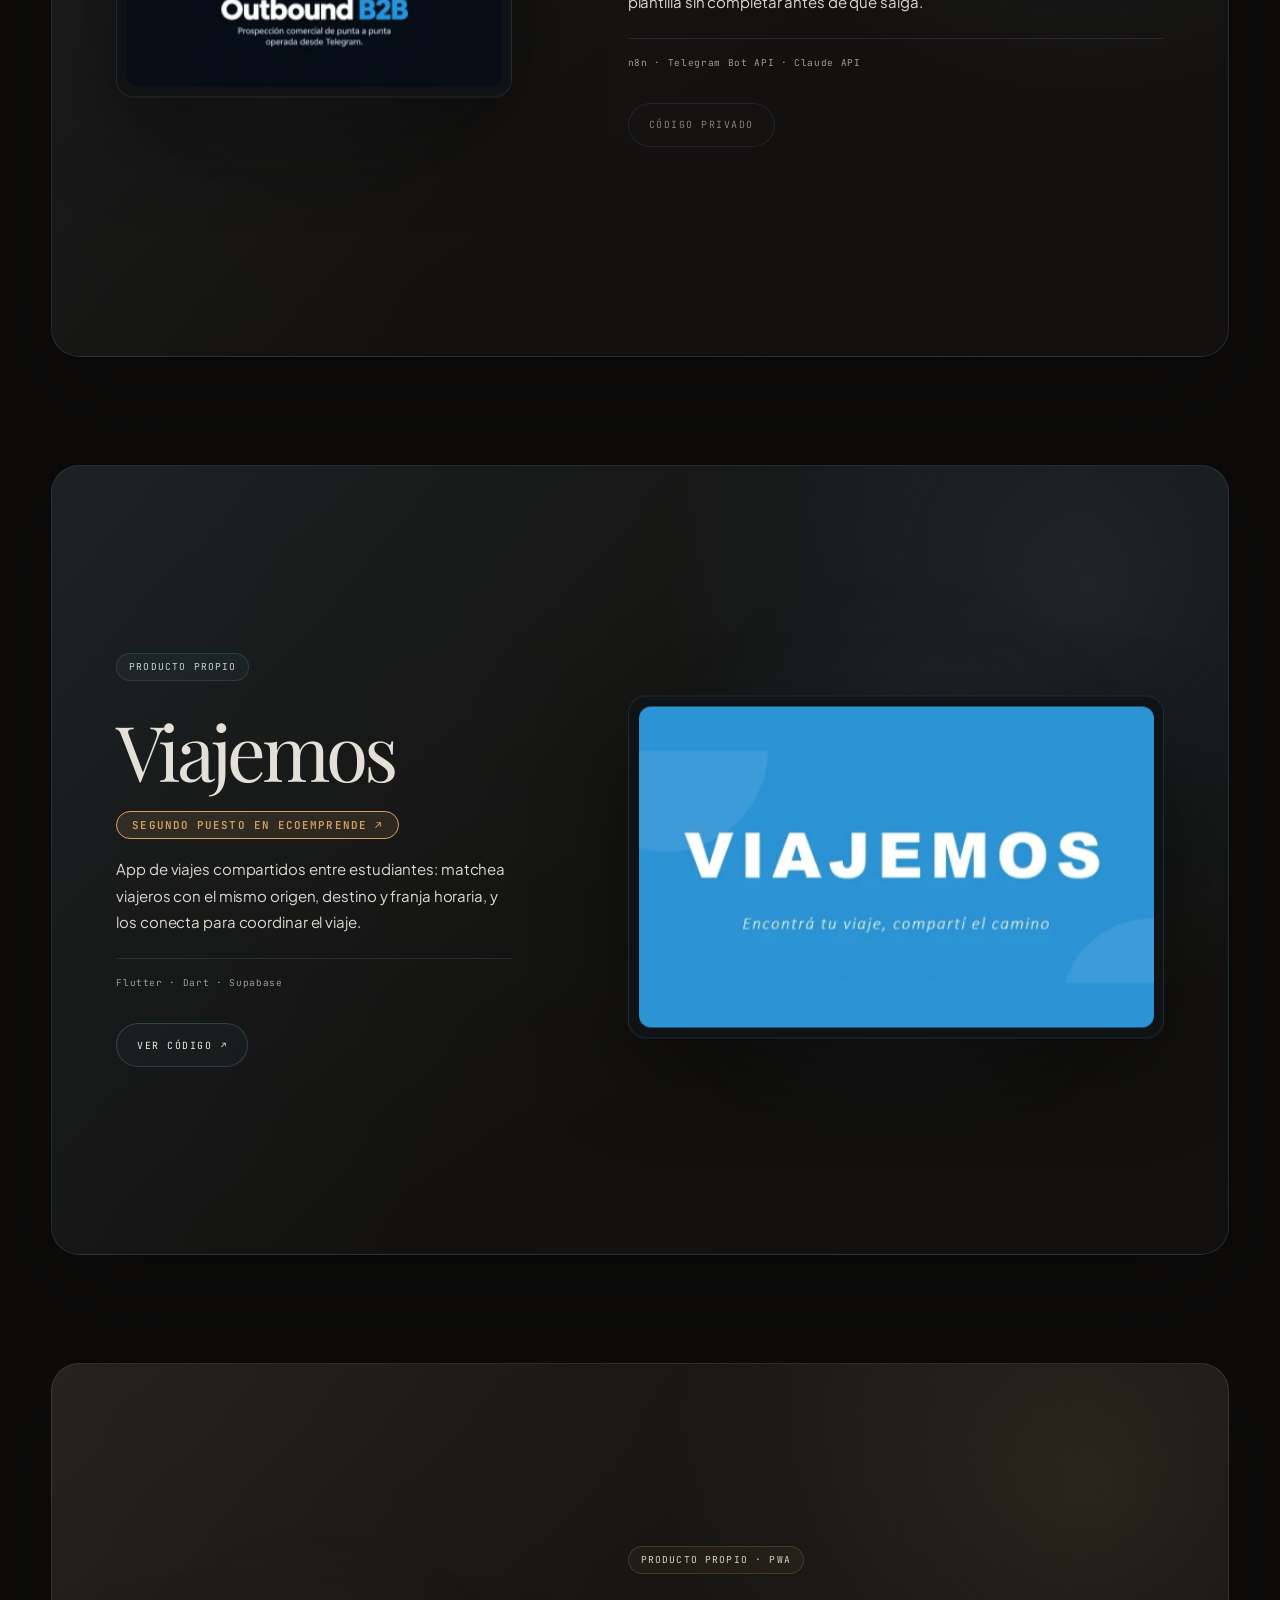
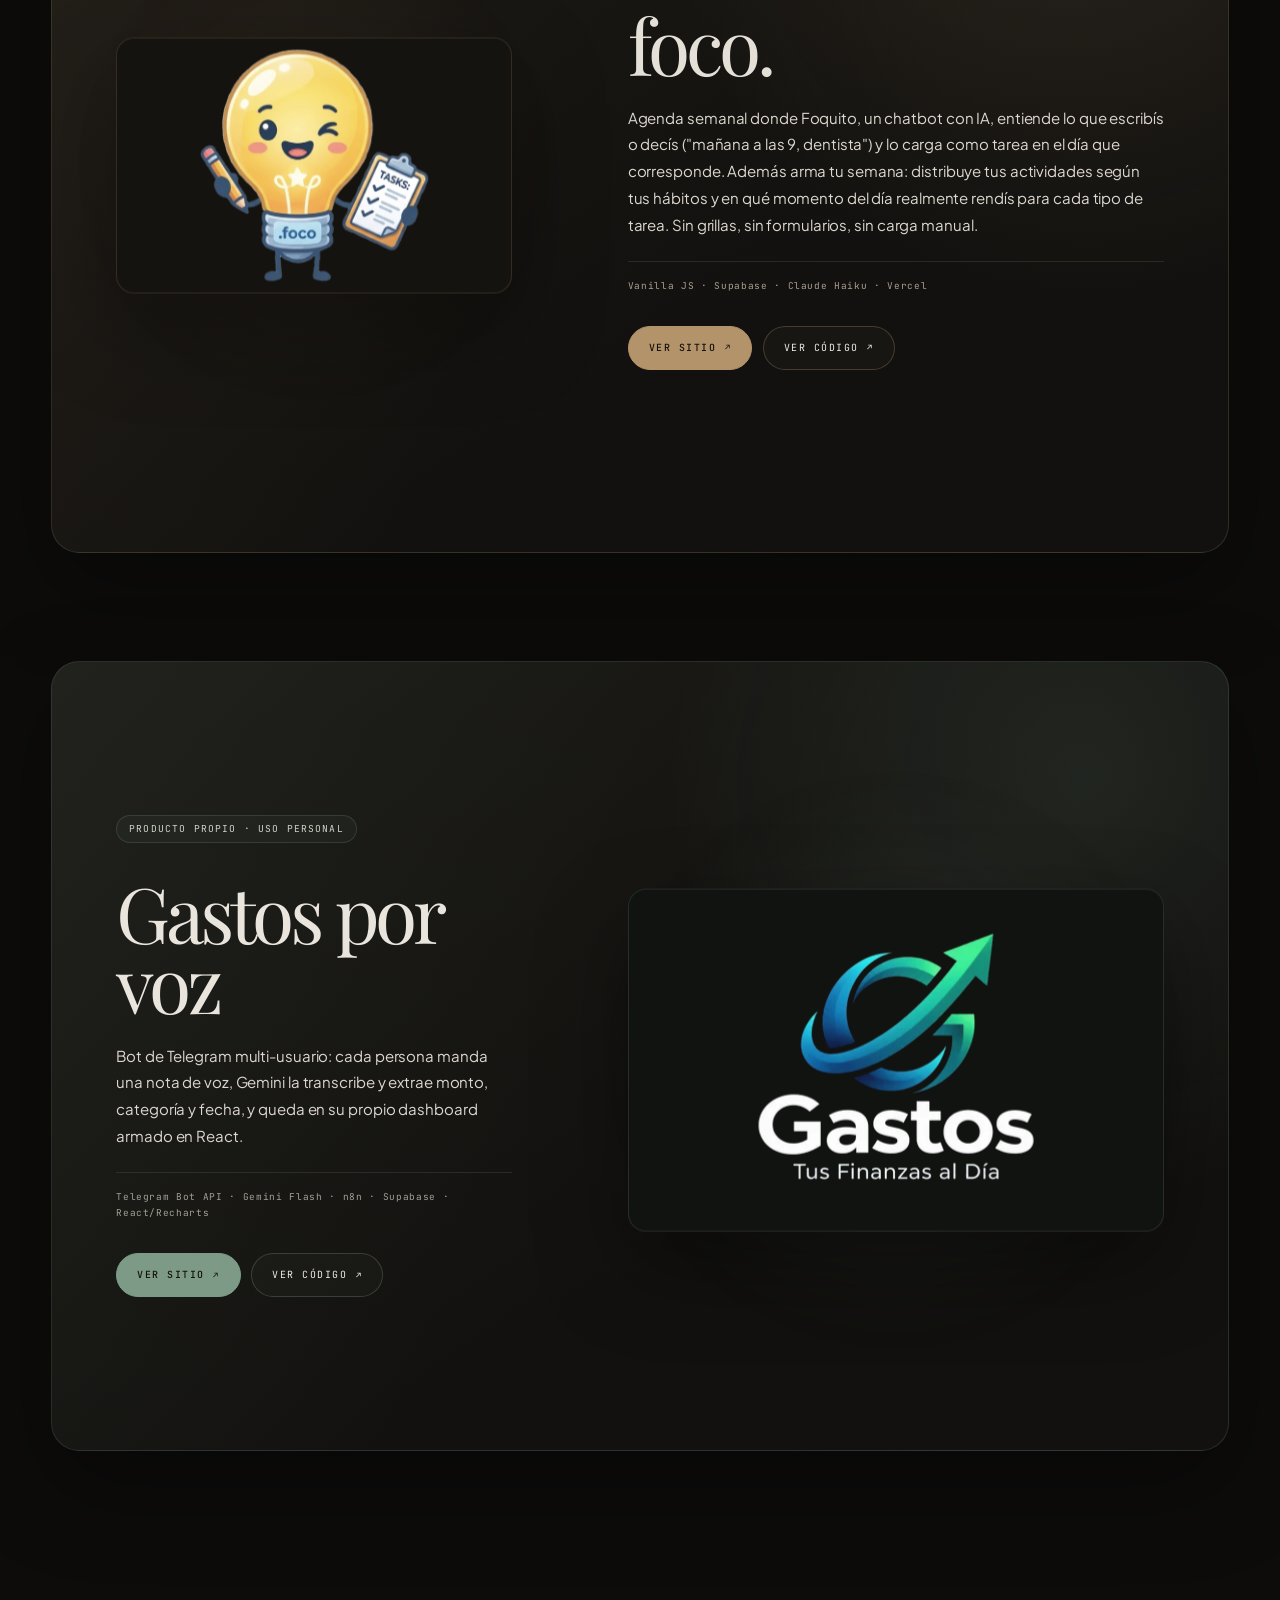
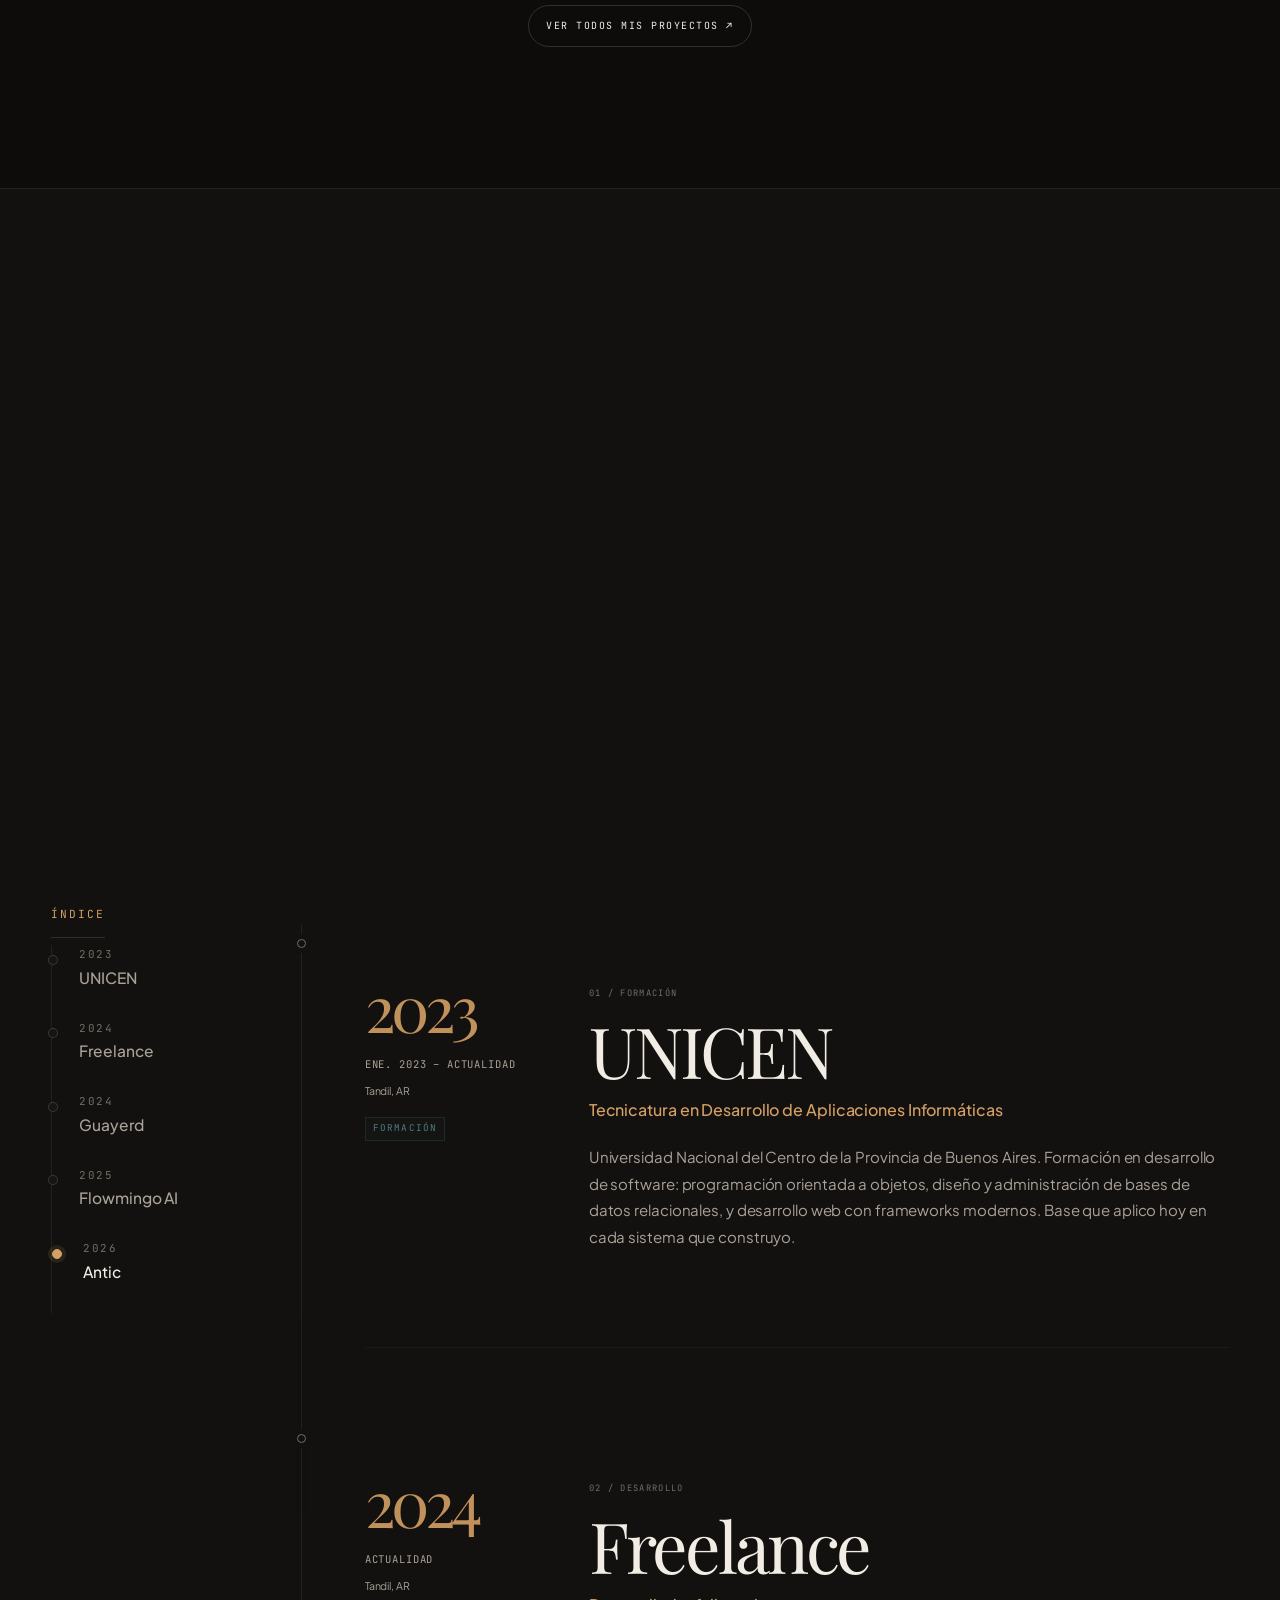
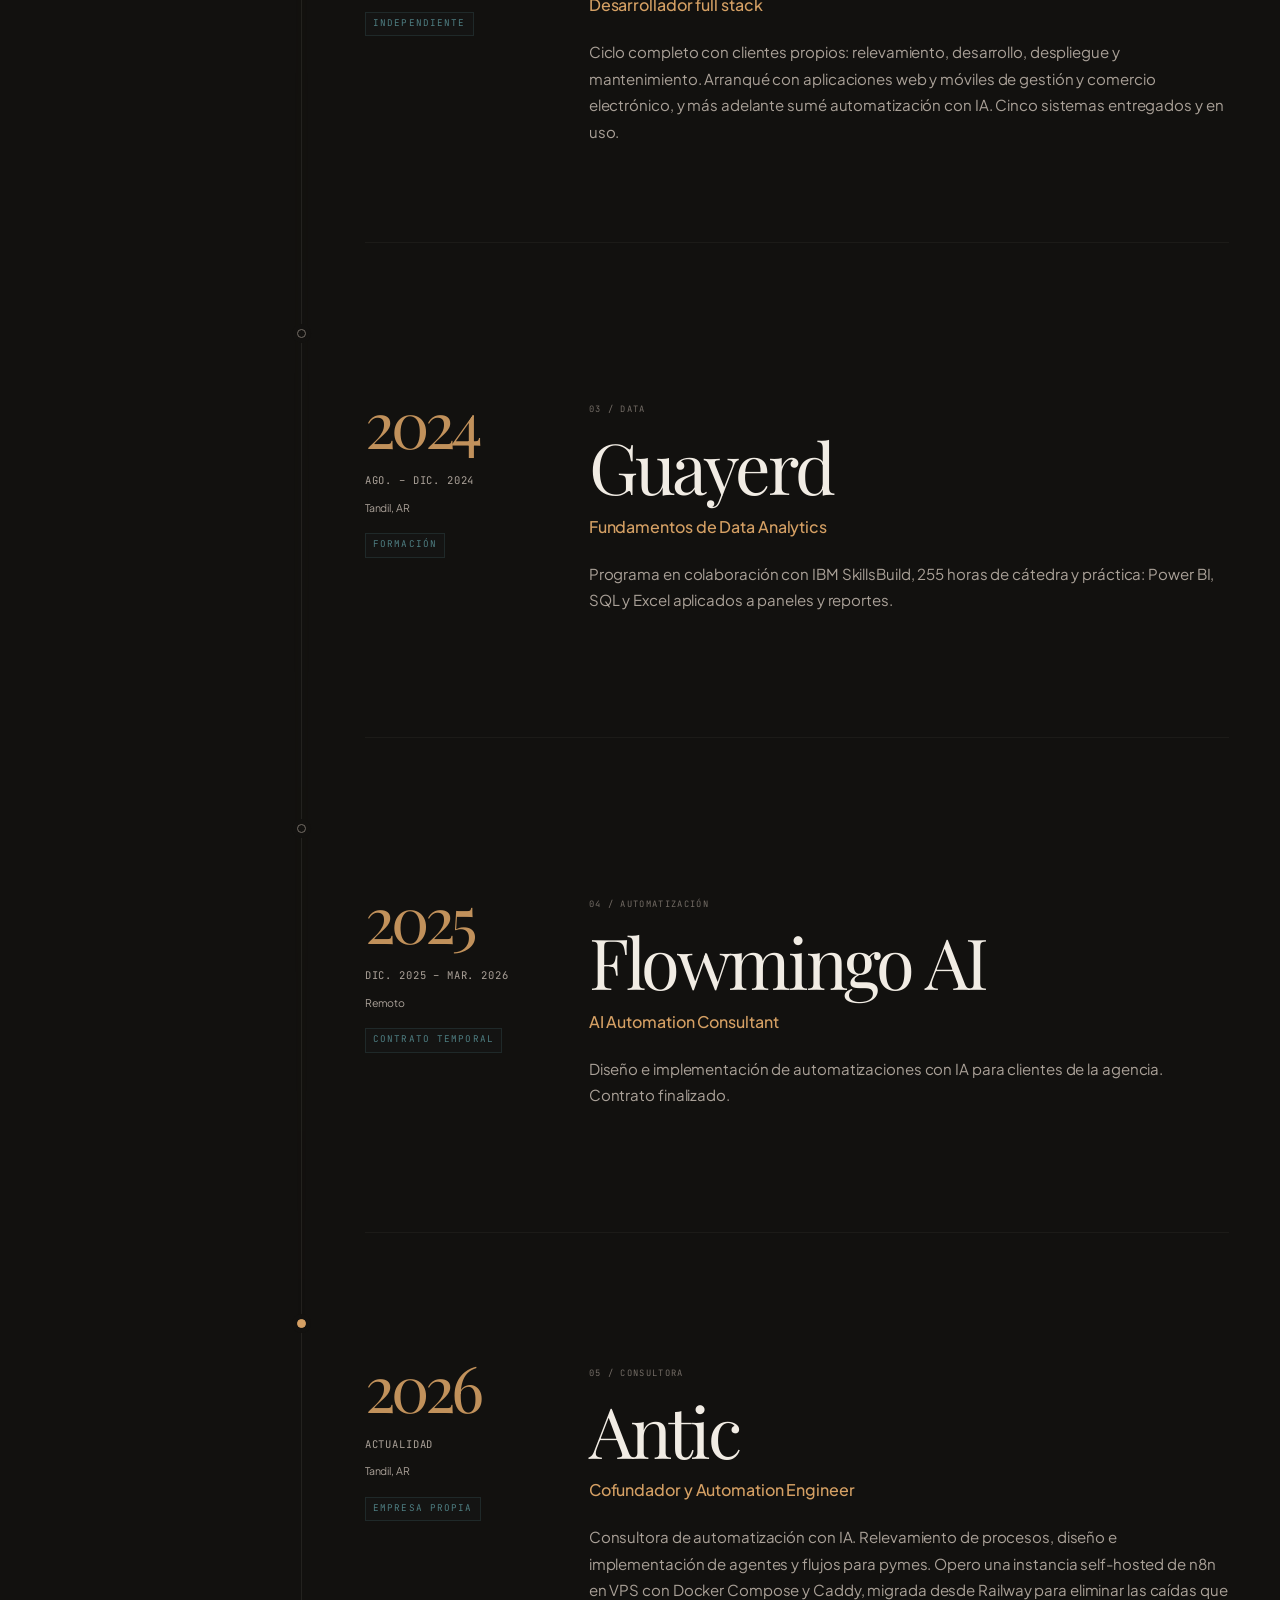
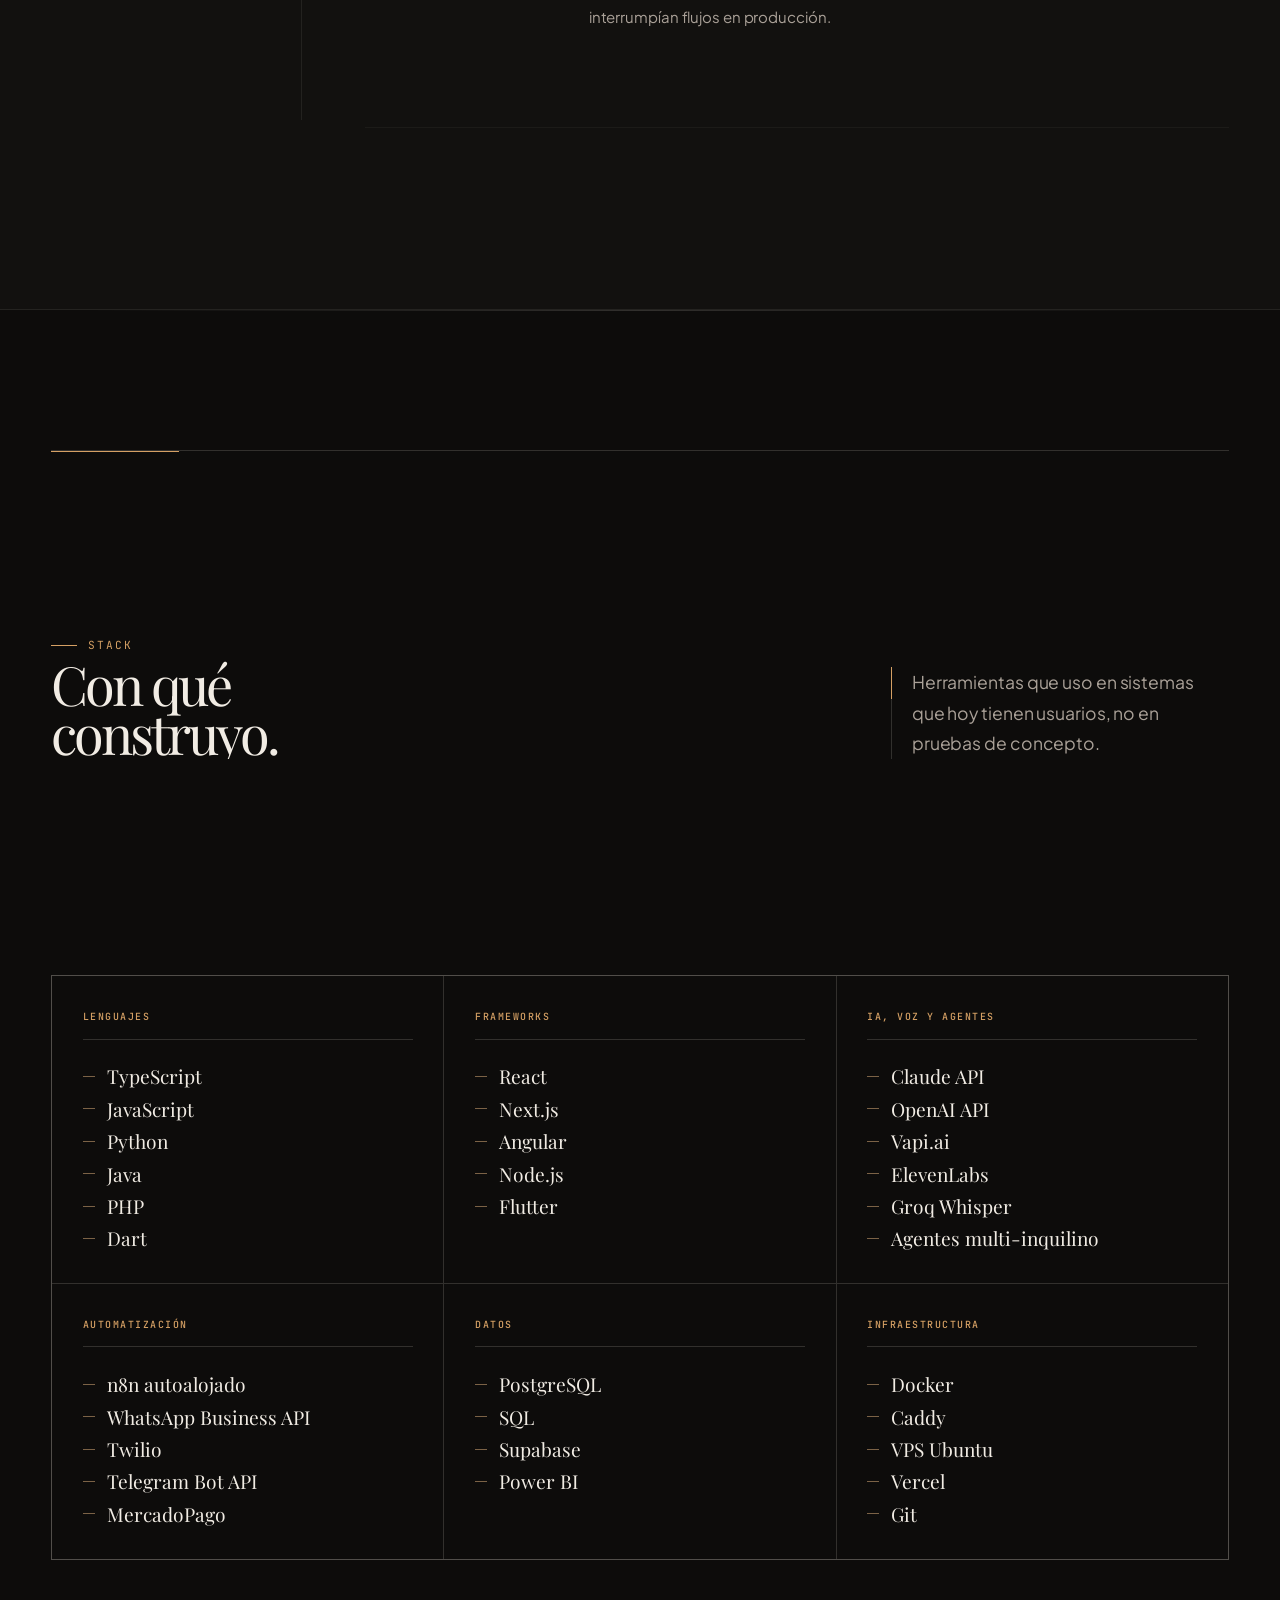
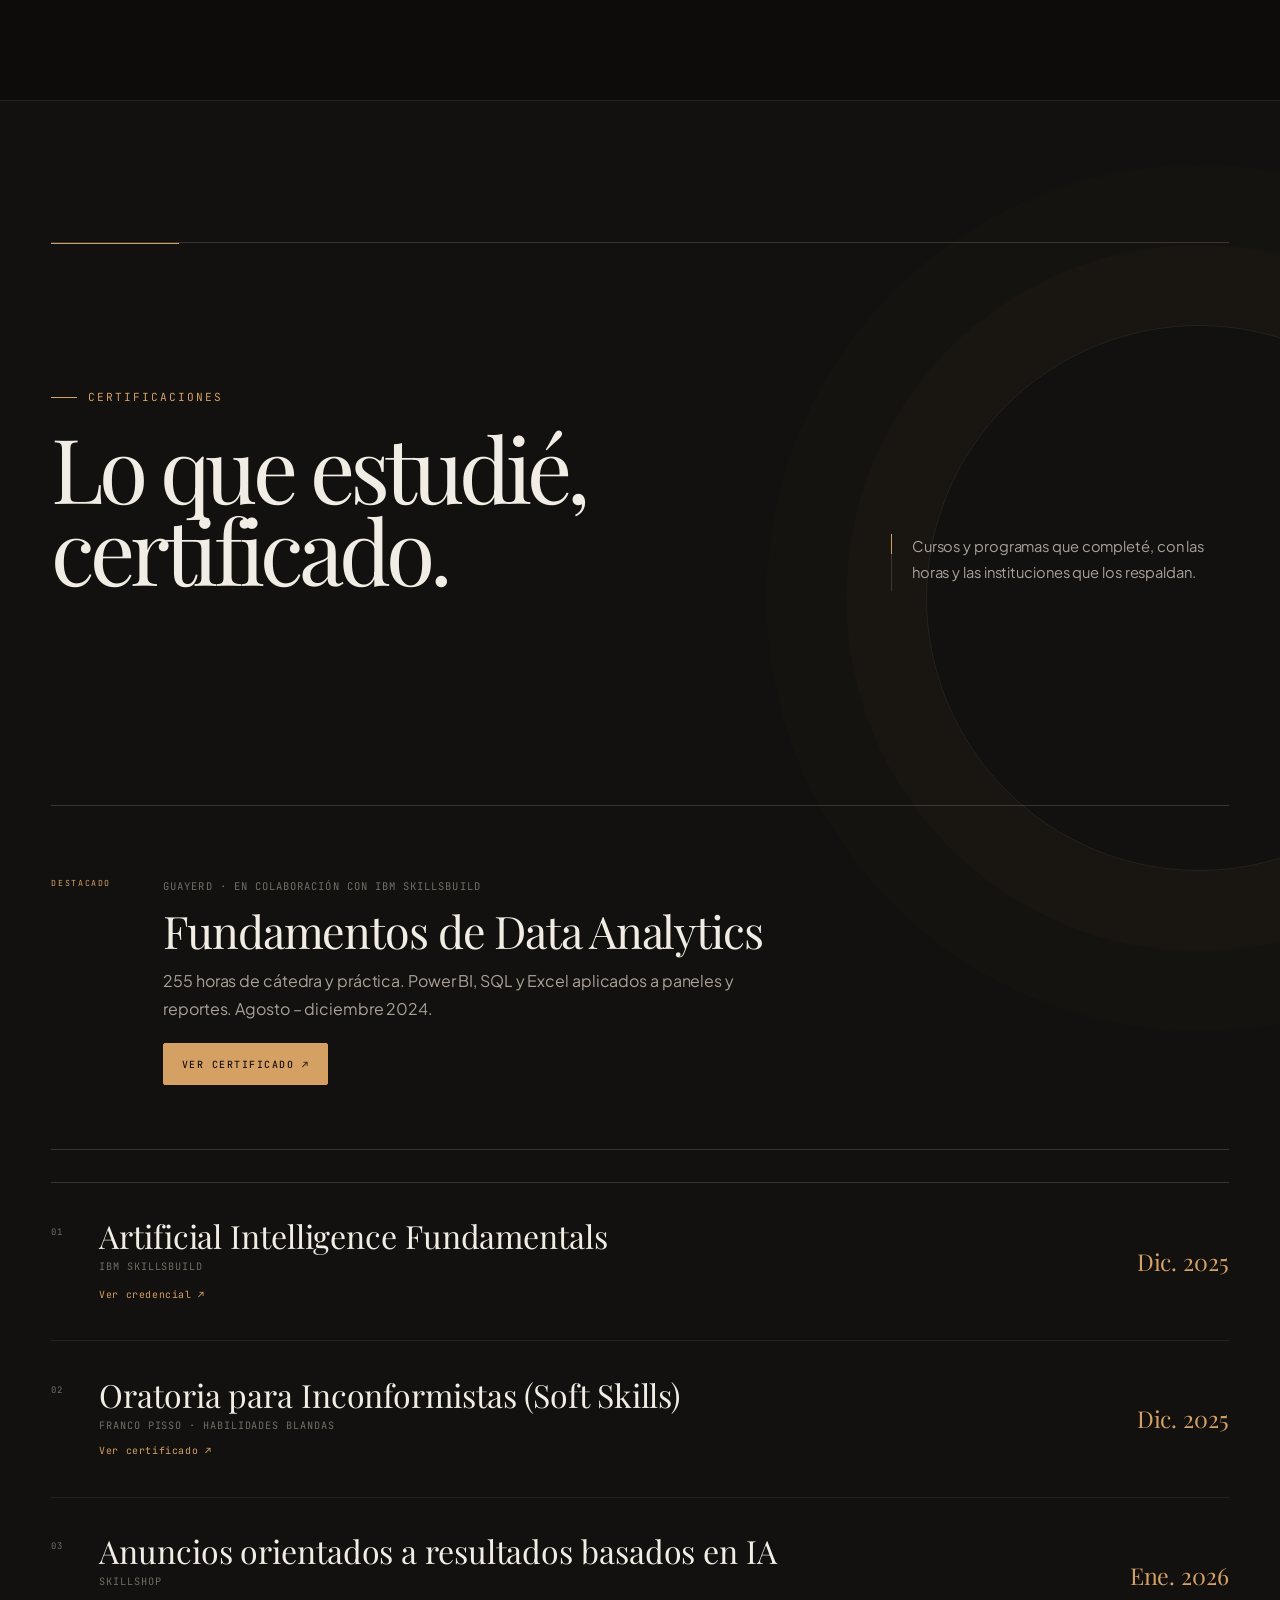
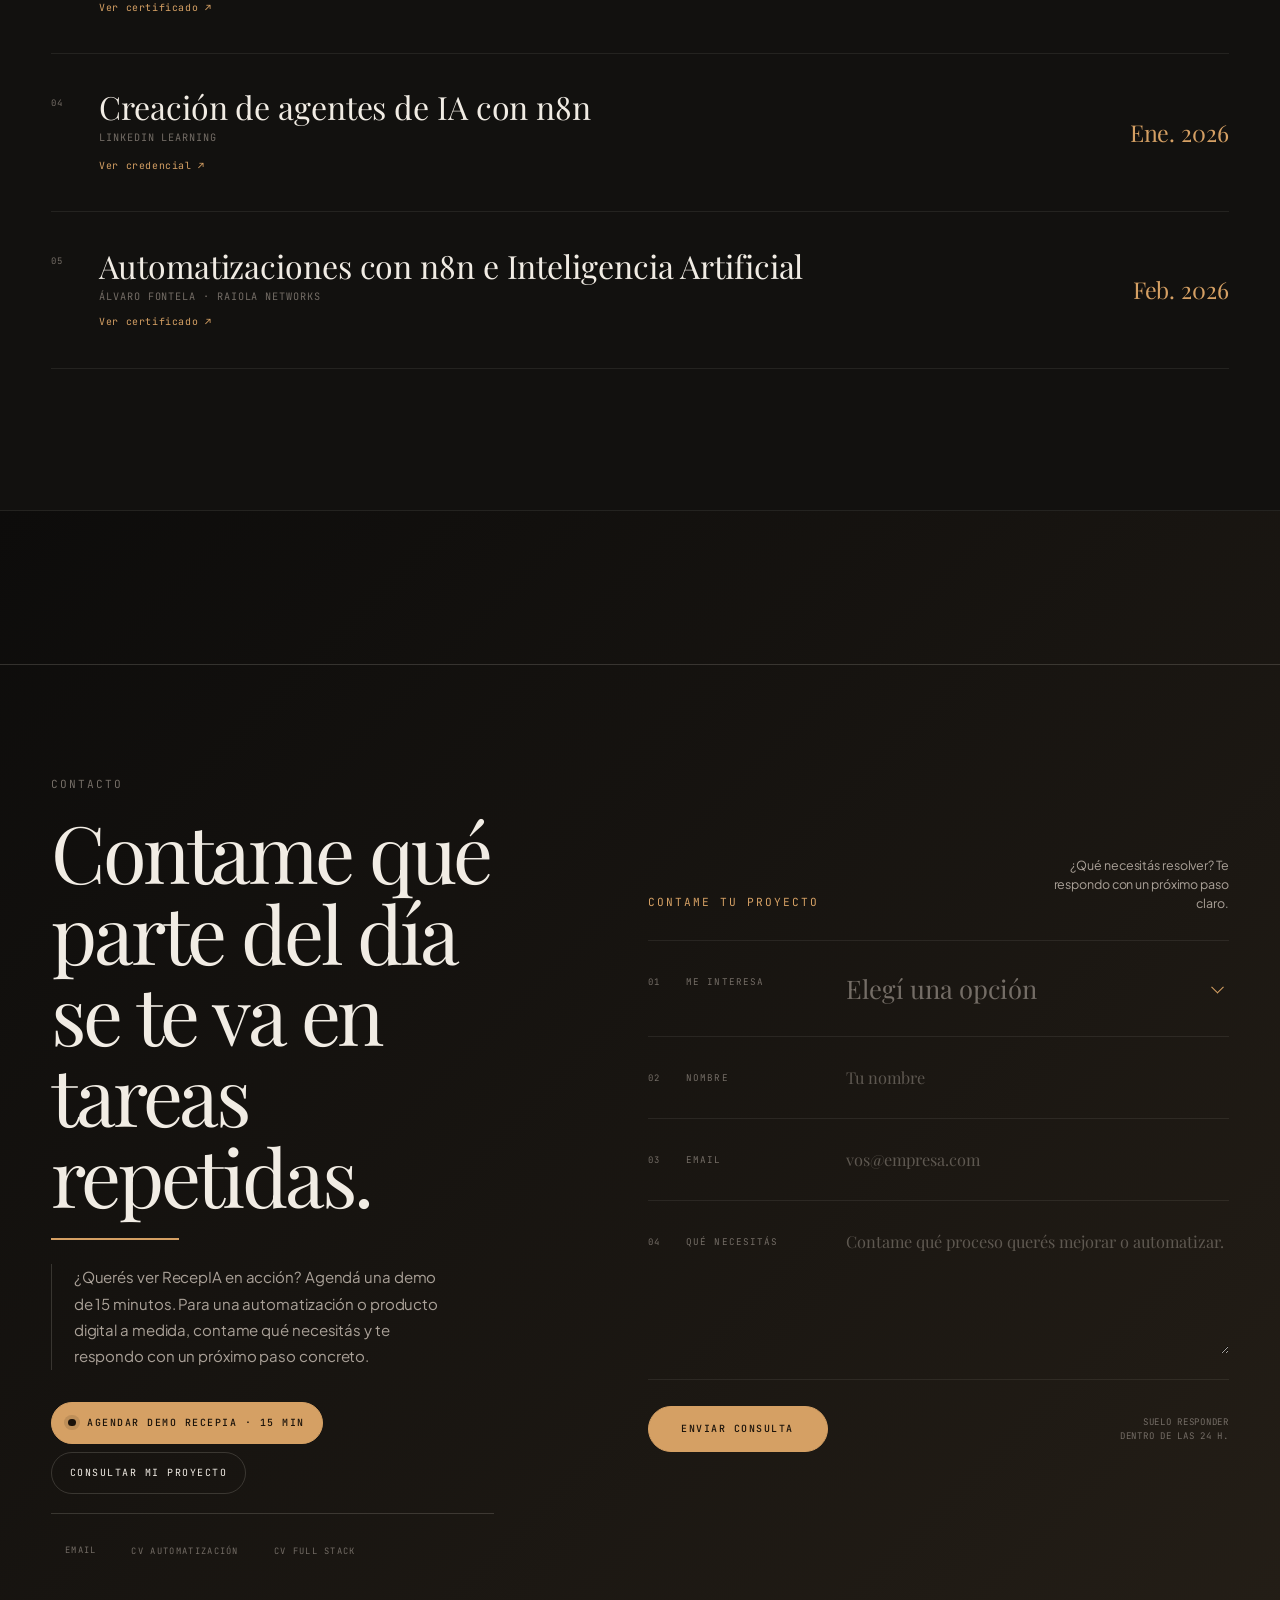
==== commit 3910f1ab: "Restaurar stack en seis cuadros" ====
--- a/index.html
+++ b/index.html
@@ -24,7 +24,7 @@
 <link rel="preconnect" href="https://fonts.googleapis.com">
 <link rel="preconnect" href="https://fonts.gstatic.com" crossorigin>
 <link href="https://fonts.googleapis.com/css2?family=Playfair+Display:wght@400;500&family=Plus+Jakarta+Sans:wght@400;500;600&family=JetBrains+Mono:wght@400;500&display=swap" rel="stylesheet">
-<link rel="stylesheet" href="styles.css?v=31">
+<link rel="stylesheet" href="styles.css?v=32">
 <script type="application/ld+json">
 {
   "@context": "https://schema.org",
@@ -272,13 +272,13 @@
       <div><span class="mono">Stack</span><h2 class="ser" data-en="What I build with.">Con qué construyo.</h2></div>
       <p data-en="Tools I use in systems that have real users today, not in proof-of-concepts.">Herramientas que uso en sistemas que hoy tienen usuarios, no en pruebas de concepto.</p>
     </div>
-    <div class="stack-lists">
-      <article class="stack-group"><h3 data-en="Languages">Lenguajes</h3><ul><li>TypeScript</li><li>JavaScript</li><li>Python</li><li>Java</li><li>PHP</li><li>Dart</li></ul></article>
-      <article class="stack-group"><h3>Frameworks</h3><ul><li>React</li><li>Next.js</li><li>Angular</li><li>Node.js</li><li>Flutter</li></ul></article>
-      <article class="stack-group"><h3 data-en="AI, voice &amp; agents">IA, voz y agentes</h3><ul><li>Claude API</li><li>OpenAI API</li><li>Vapi.ai</li><li>ElevenLabs</li><li>Groq Whisper</li><li><span data-en="Multi-tenant agents">Agentes multi-inquilino</span></li></ul></article>
-      <article class="stack-group"><h3 data-en="Automation">Automatización</h3><ul><li><span data-en="Self-hosted n8n">n8n autoalojado</span></li><li>WhatsApp Business API</li><li>Twilio</li><li>Telegram Bot API</li><li>MercadoPago</li></ul></article>
-      <article class="stack-group"><h3 data-en="Data">Datos</h3><ul><li>PostgreSQL</li><li>SQL</li><li>Supabase</li><li>Power BI</li></ul></article>
-      <article class="stack-group"><h3 data-en="Infrastructure">Infraestructura</h3><ul><li>Docker</li><li>Caddy</li><li>VPS Ubuntu</li><li>Vercel</li><li>Git</li></ul></article>
+    <div class="stack">
+      <article class="cat"><h3 data-en="Languages">Lenguajes</h3><ul><li>TypeScript</li><li>JavaScript</li><li>Python</li><li>Java</li><li>PHP</li><li>Dart</li></ul></article>
+      <article class="cat"><h3>Frameworks</h3><ul><li>React</li><li>Next.js</li><li>Angular</li><li>Node.js</li><li>Flutter</li></ul></article>
+      <article class="cat"><h3 data-en="AI, voice &amp; agents">IA, voz y agentes</h3><ul><li>Claude API</li><li>OpenAI API</li><li>Vapi.ai</li><li>ElevenLabs</li><li>Groq Whisper</li><li><span data-en="Multi-tenant agents">Agentes multi-inquilino</span></li></ul></article>
+      <article class="cat"><h3 data-en="Automation">Automatización</h3><ul><li><span data-en="Self-hosted n8n">n8n autoalojado</span></li><li>WhatsApp Business API</li><li>Twilio</li><li>Telegram Bot API</li><li>MercadoPago</li></ul></article>
+      <article class="cat"><h3 data-en="Data">Datos</h3><ul><li>PostgreSQL</li><li>SQL</li><li>Supabase</li><li>Power BI</li></ul></article>
+      <article class="cat"><h3 data-en="Infrastructure">Infraestructura</h3><ul><li>Docker</li><li>Caddy</li><li>VPS Ubuntu</li><li>Vercel</li><li>Git</li></ul></article>
     </div>
   </div>
 </section>
@@ -425,7 +425,7 @@
   </div>
 </div>
 
-<script src="script.js?v=31"></script>
-<script type="module" src="enhancements.js?v=31"></script>
+<script src="script.js?v=32"></script>
+<script type="module" src="enhancements.js?v=32"></script>
 </body>
 </html>
--- a/styles.css
+++ b/styles.css
@@ -1407,3 +1407,20 @@
   #stack .stack-group ul{align-items:baseline;justify-content:flex-start}
   #stack .stack-group li{font-size:clamp(2rem,10.4vw,3.15rem)}
 }
+
+/* Six-category stack grid. */
+#stack .stack{display:grid;grid-template-columns:repeat(3,minmax(0,1fr));gap:1px;border:1px solid var(--line2);background:var(--line2);box-shadow:none}
+#stack .stack::before{display:none}
+#stack .stack .cat,#stack .stack .cat:nth-child(n){position:relative;display:block;min-width:0;min-height:270px;margin:0;padding:2.1rem clamp(1.4rem,2.4vw,2.5rem);border:0;border-radius:0;background:var(--d0);backdrop-filter:none;overflow:hidden;transform:none;transition:background .3s ease}
+#stack .stack .cat::before,#stack .stack .cat::after{display:none}
+#stack .stack .cat:hover{background:color-mix(in srgb,var(--acc) 5%,var(--d0));transform:none}
+#stack .stack .cat h3{position:relative;margin:0 0 1.6rem;padding:0 0 .9rem;border-bottom:1px solid var(--line2);color:var(--acc-ink);font:500 .62rem/1.45 var(--mono);letter-spacing:.15em;text-transform:uppercase}
+#stack .stack .cat h3::before{display:none}
+#stack .stack .cat ul{display:flex;flex-direction:column;align-items:stretch;gap:.65rem;margin:0;padding:0;list-style:none}
+#stack .stack .cat li{display:flex;align-items:center;gap:.75rem;color:var(--fg);font:400 clamp(1.1rem,1.5vw,1.4rem)/1.15 var(--serif);letter-spacing:0;transform:none;transition:color .25s,transform .3s cubic-bezier(.2,.7,.2,1)}
+#stack .stack .cat li::before{content:"";display:block;flex:0 0 12px;width:12px;height:1px;border:0;border-radius:0;background:color-mix(in srgb,var(--acc) 45%,var(--line2));transition:width .3s,background .3s}
+#stack .stack .cat li::after{display:none}
+#stack .stack .cat li:hover{color:var(--acc2);transform:translateX(.35rem)}
+#stack .stack .cat li:hover::before{width:18px;background:var(--acc)}
+@media(max-width:920px){#stack .stack{grid-template-columns:repeat(2,minmax(0,1fr))}#stack .stack .cat,#stack .stack .cat:nth-child(n){min-height:0;padding:1.9rem}}
+@media(max-width:600px){#stack .stack{grid-template-columns:1fr}#stack .stack .cat,#stack .stack .cat:nth-child(n){padding:1.8rem 1.5rem}#stack .stack .cat li{font-size:1.3rem}}
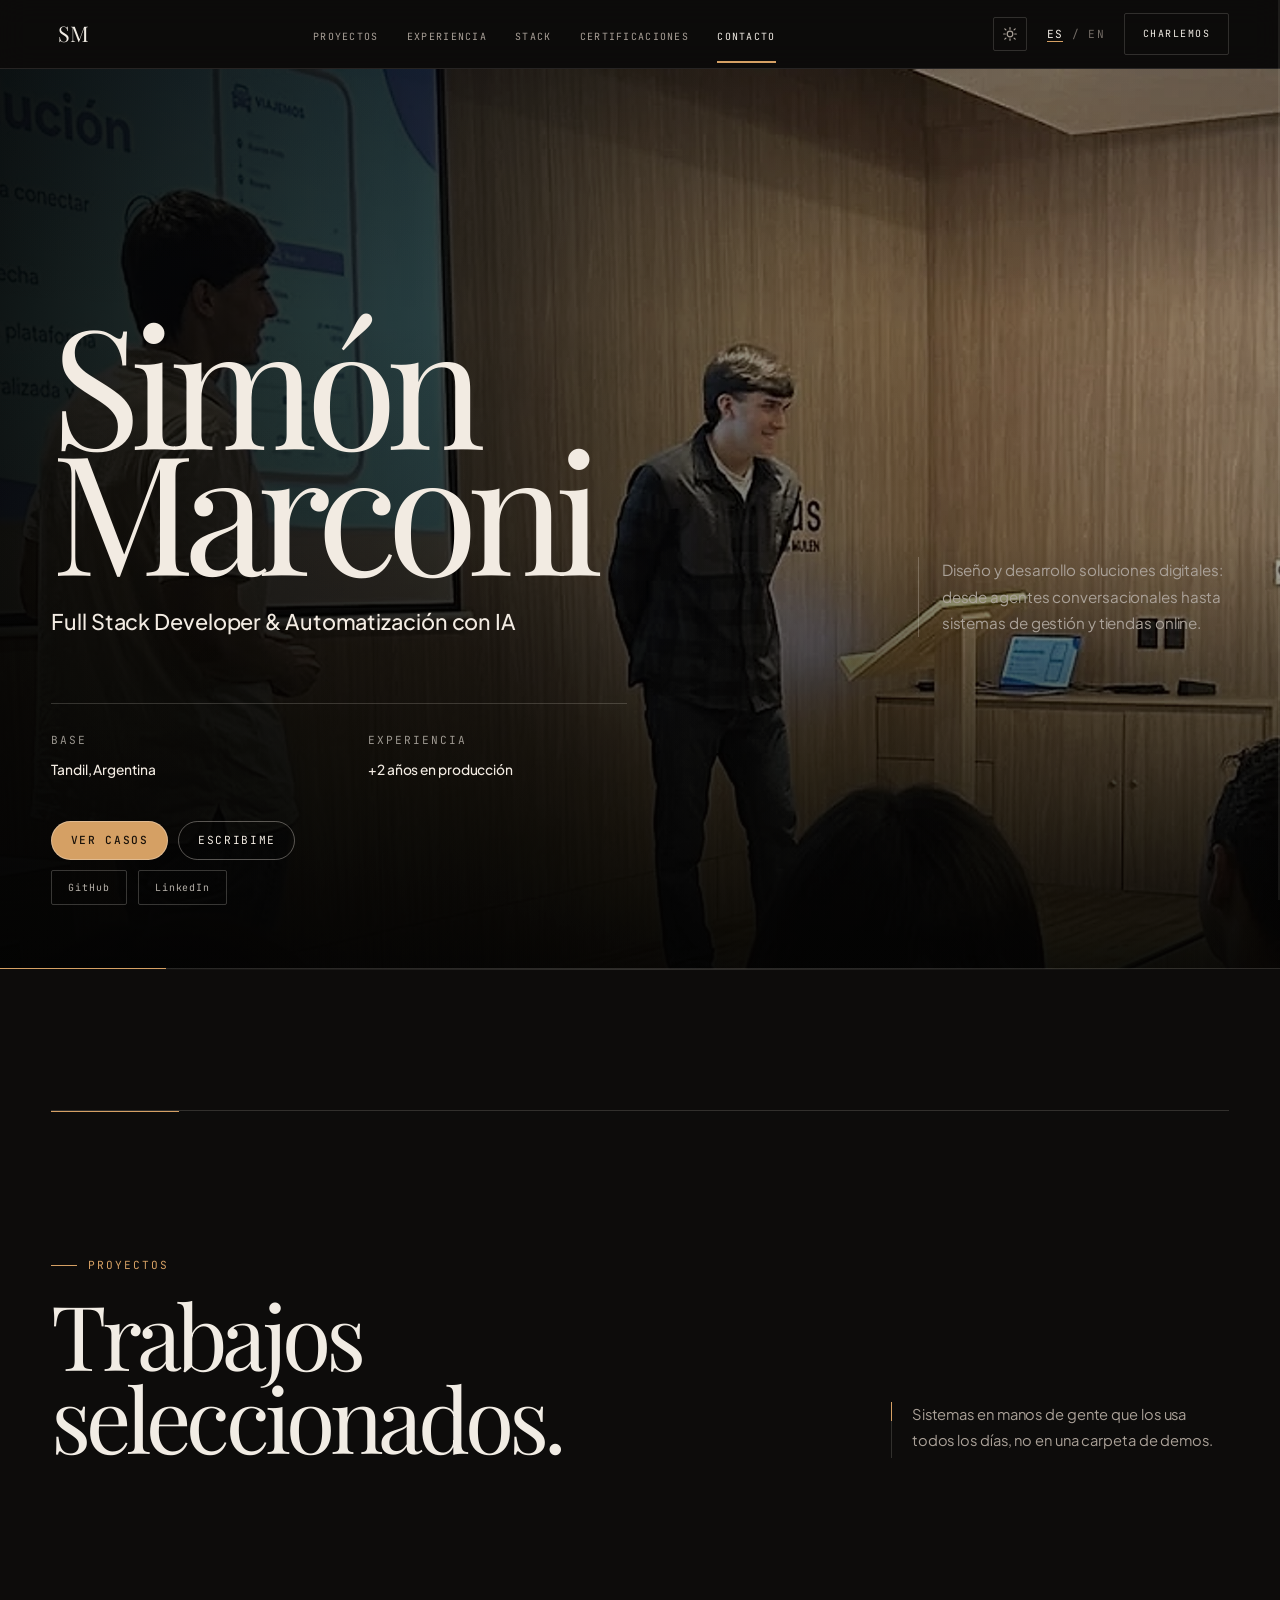
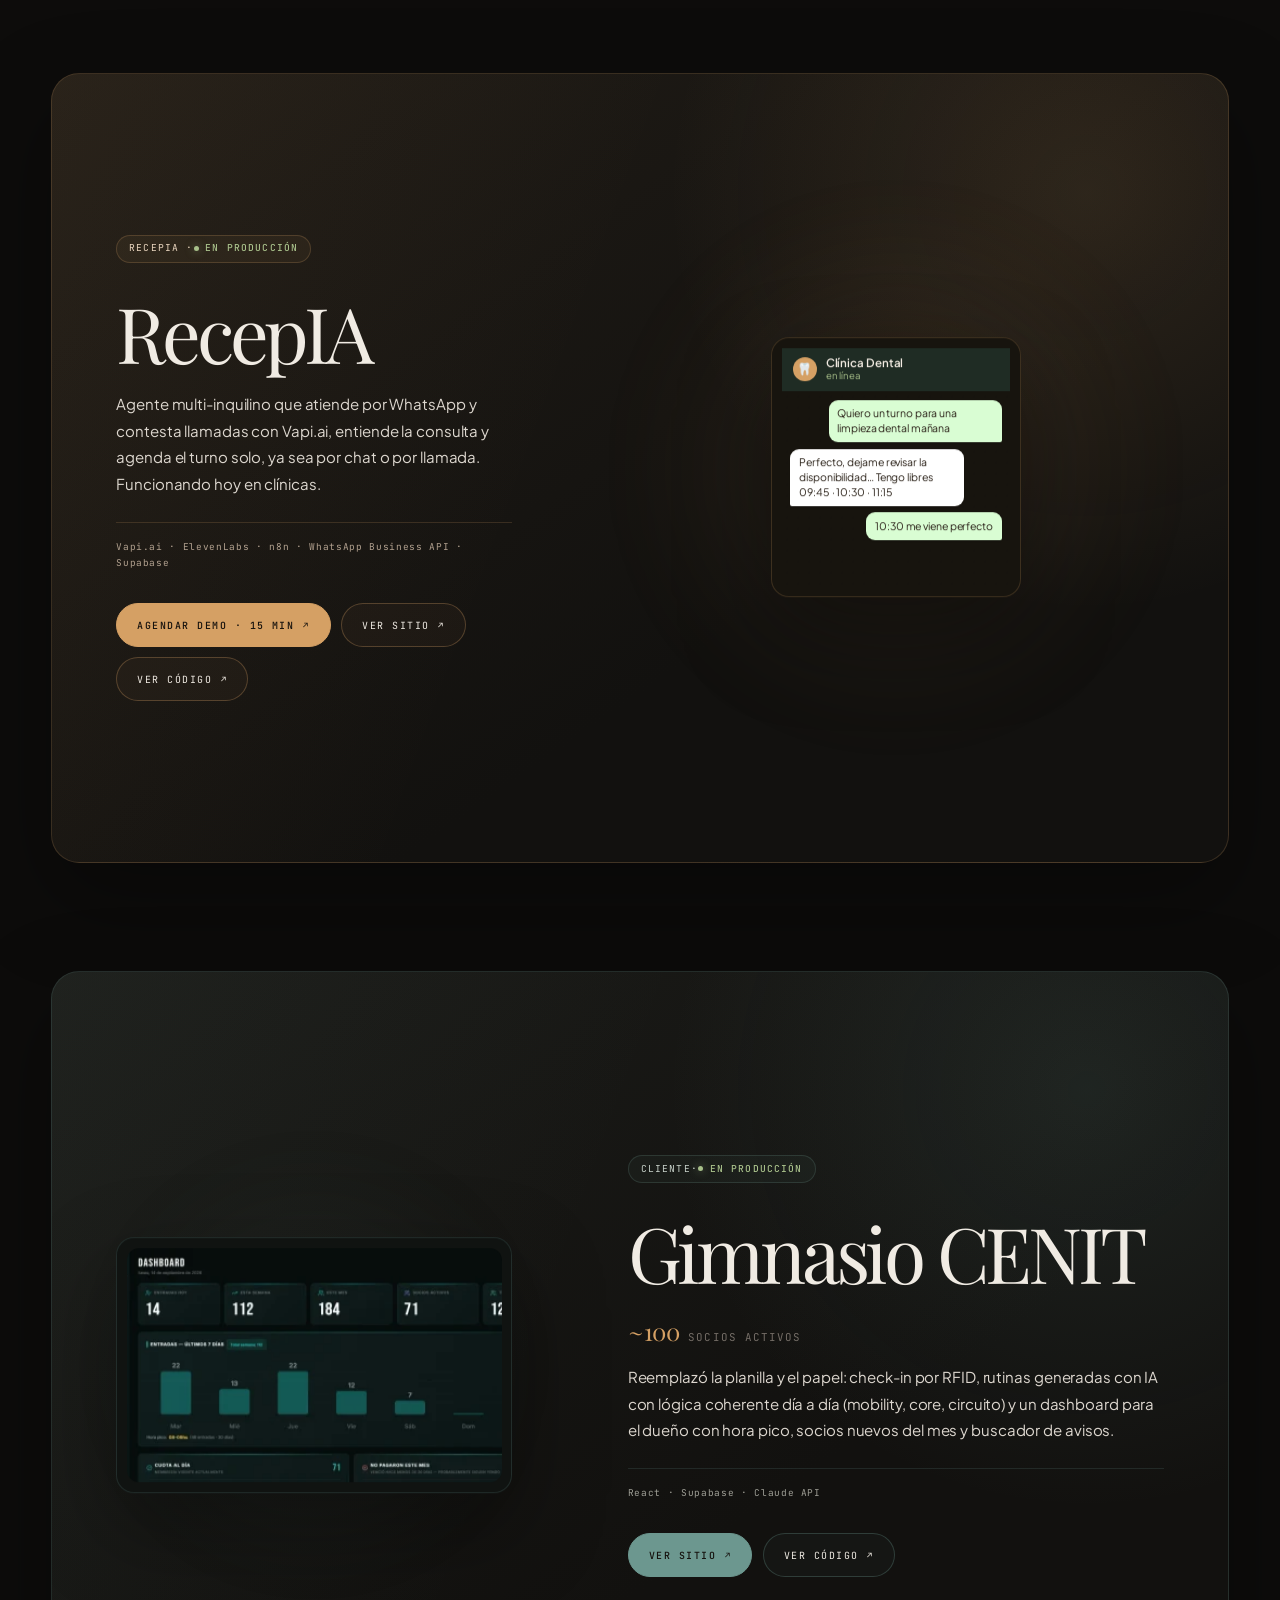
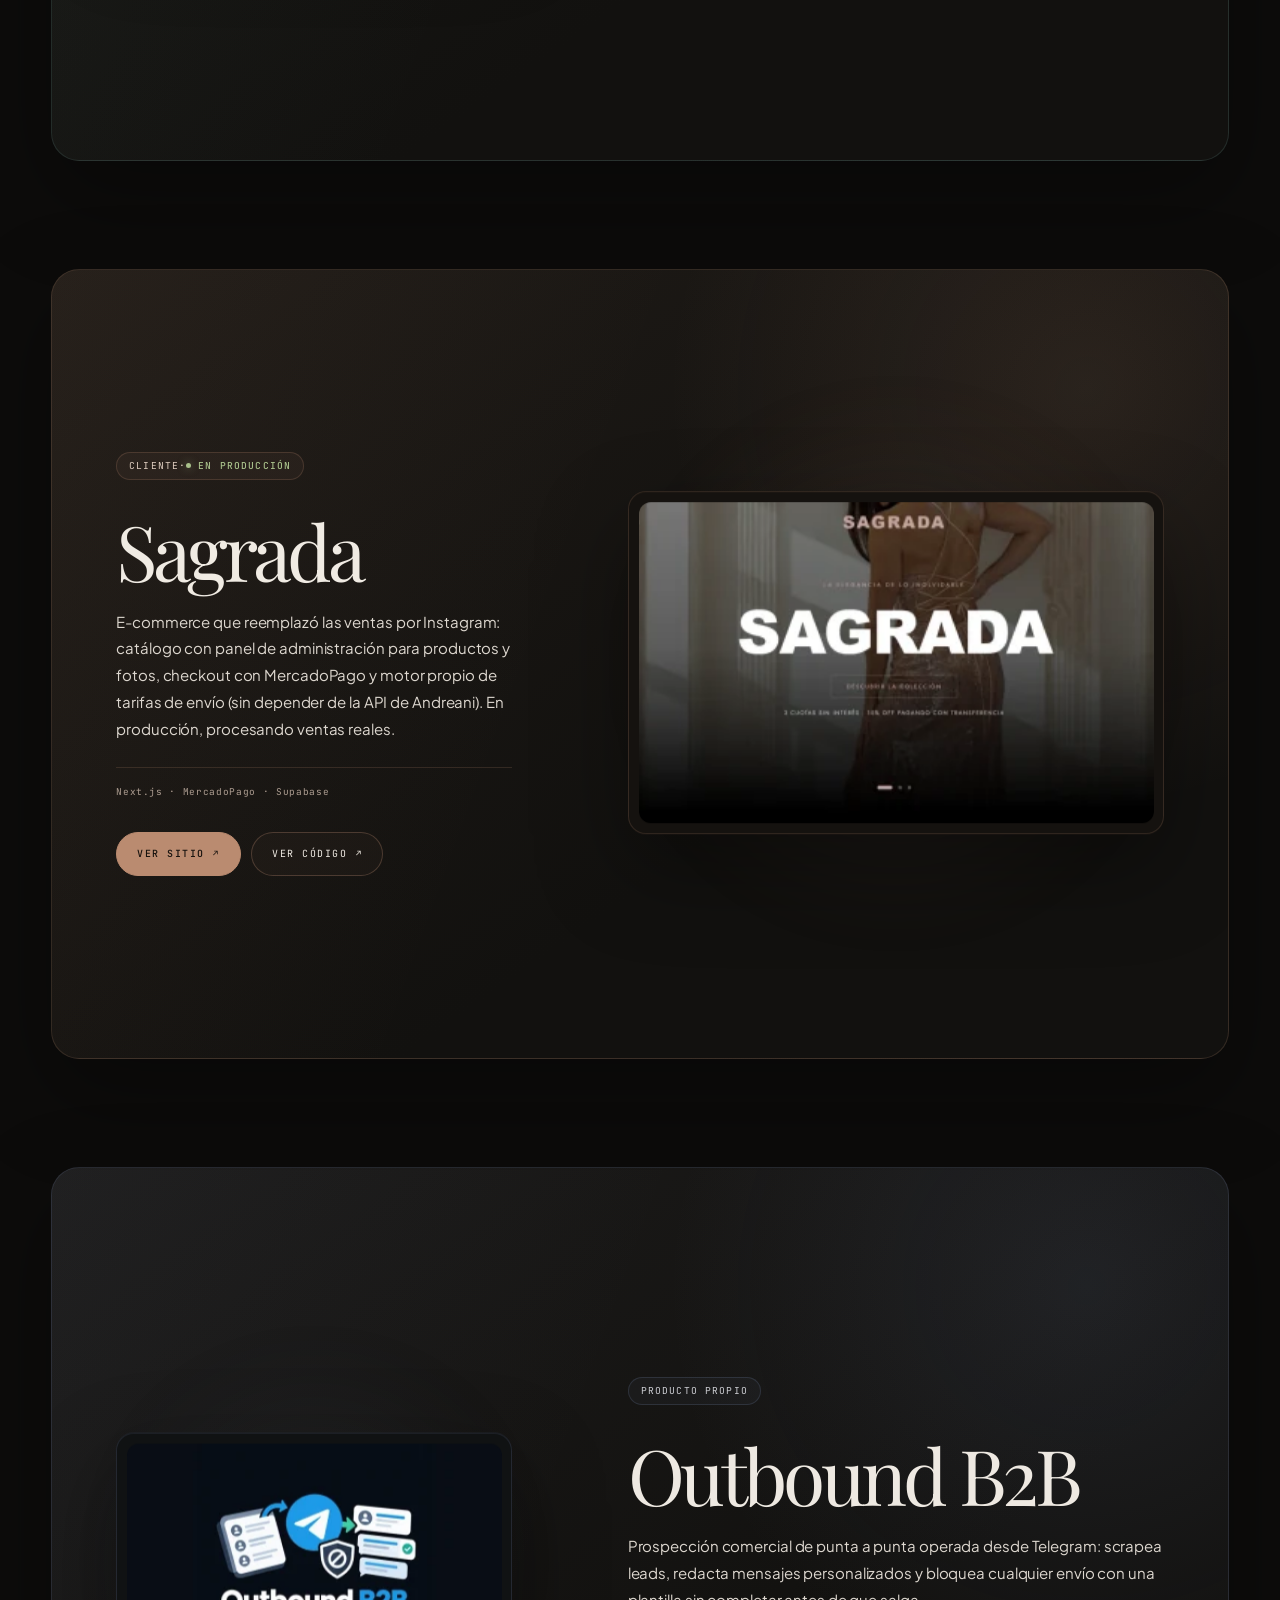
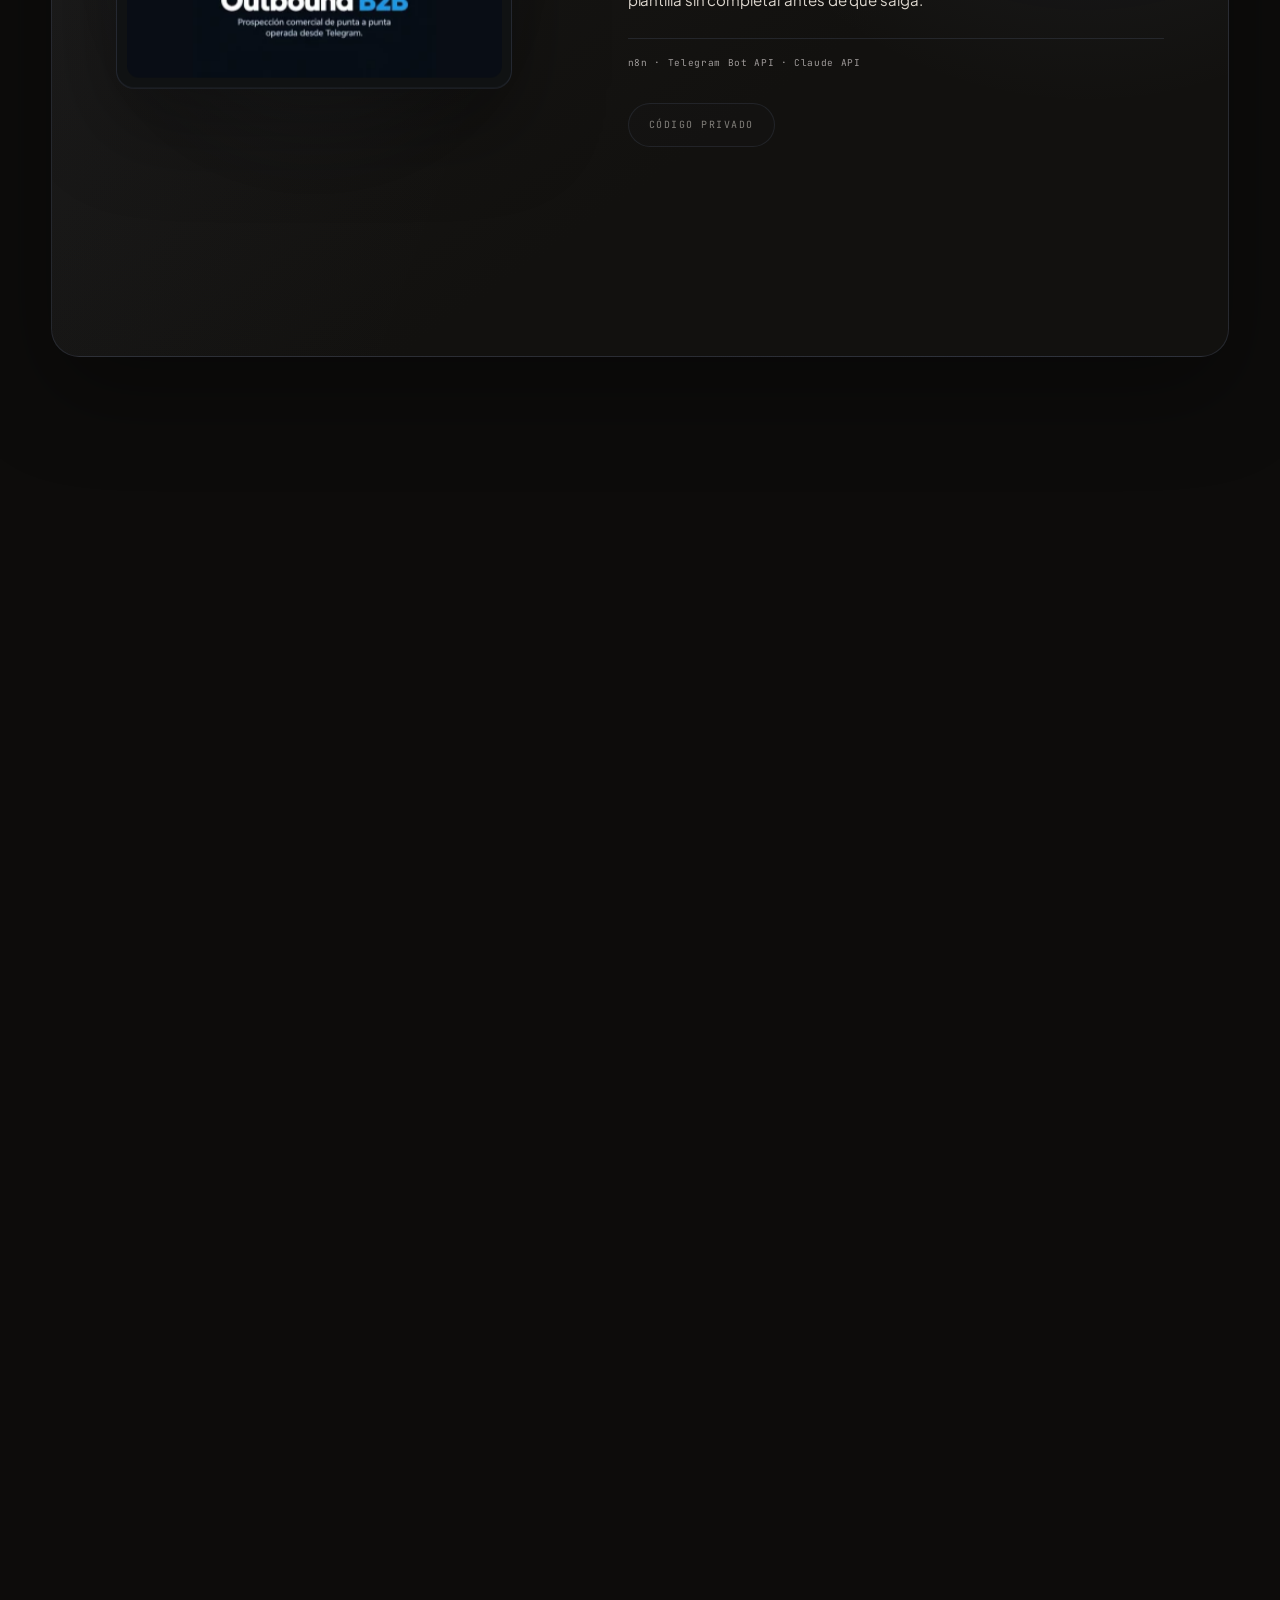
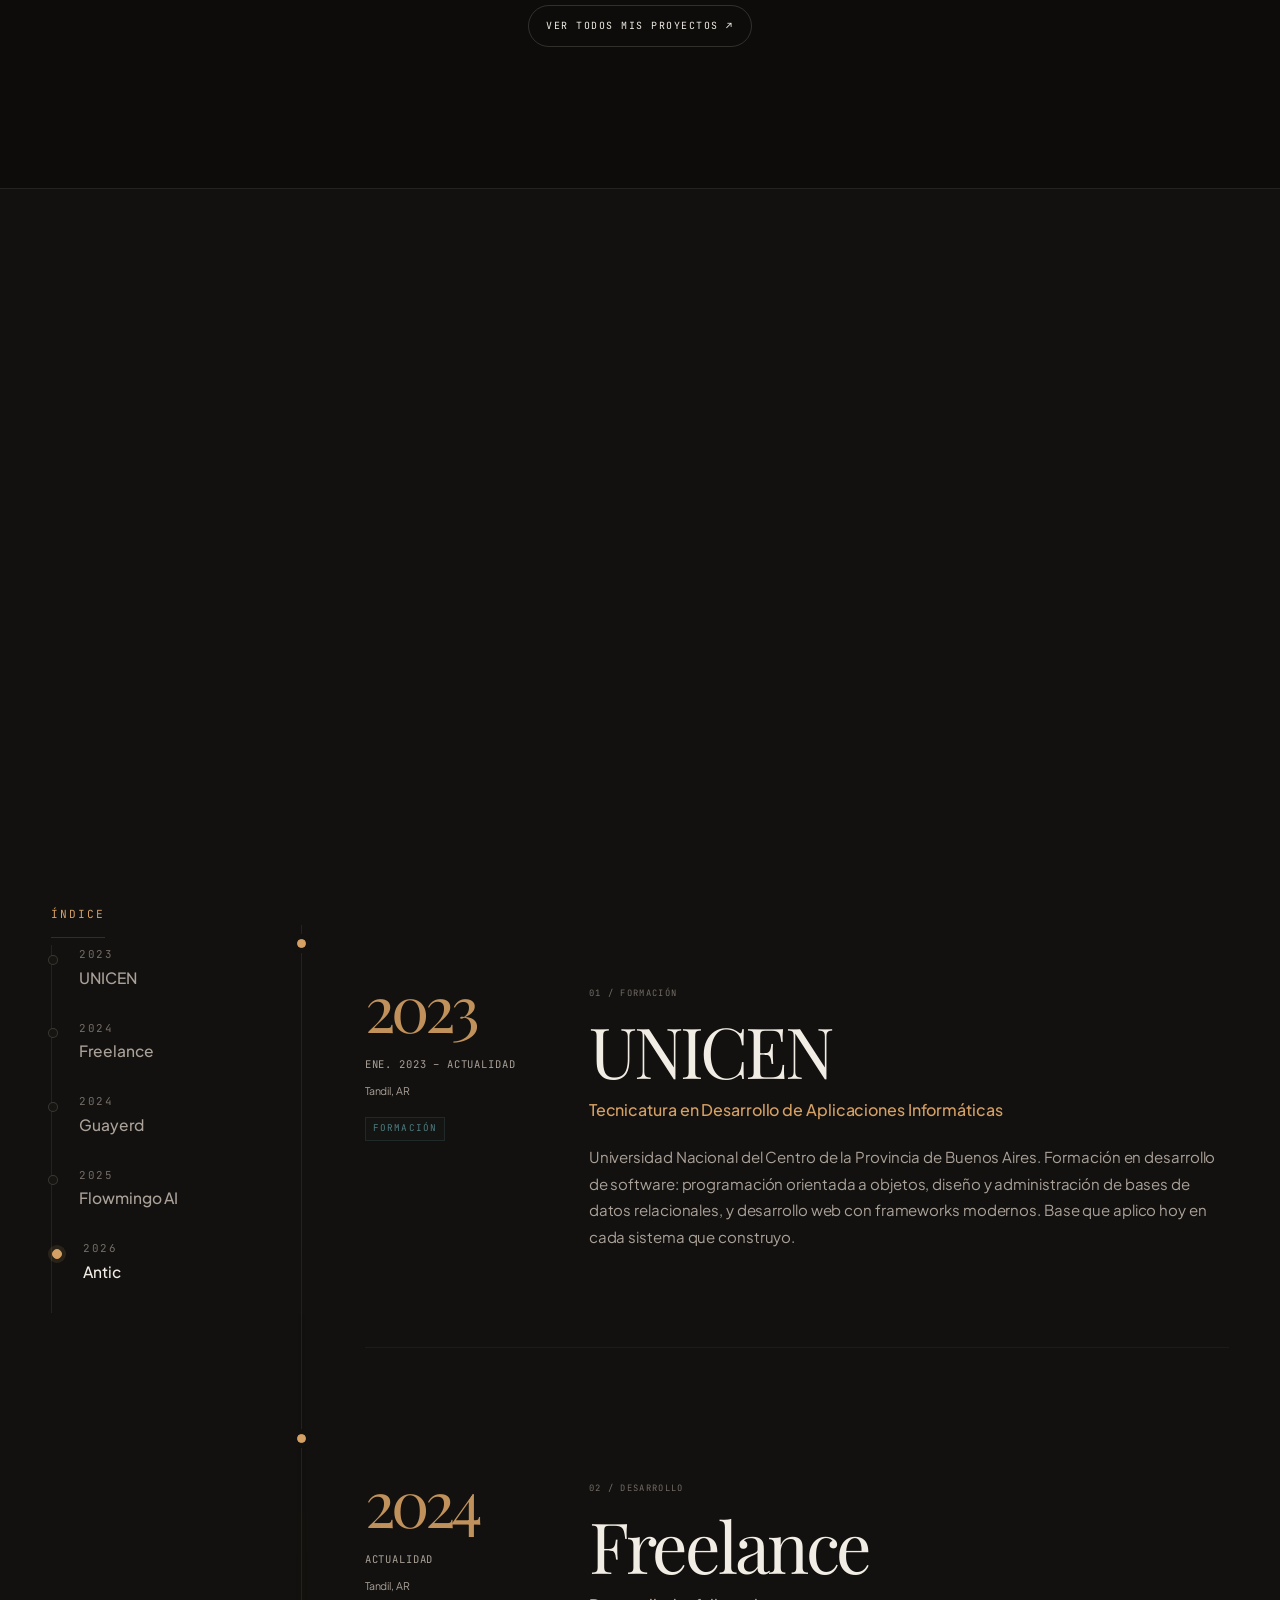
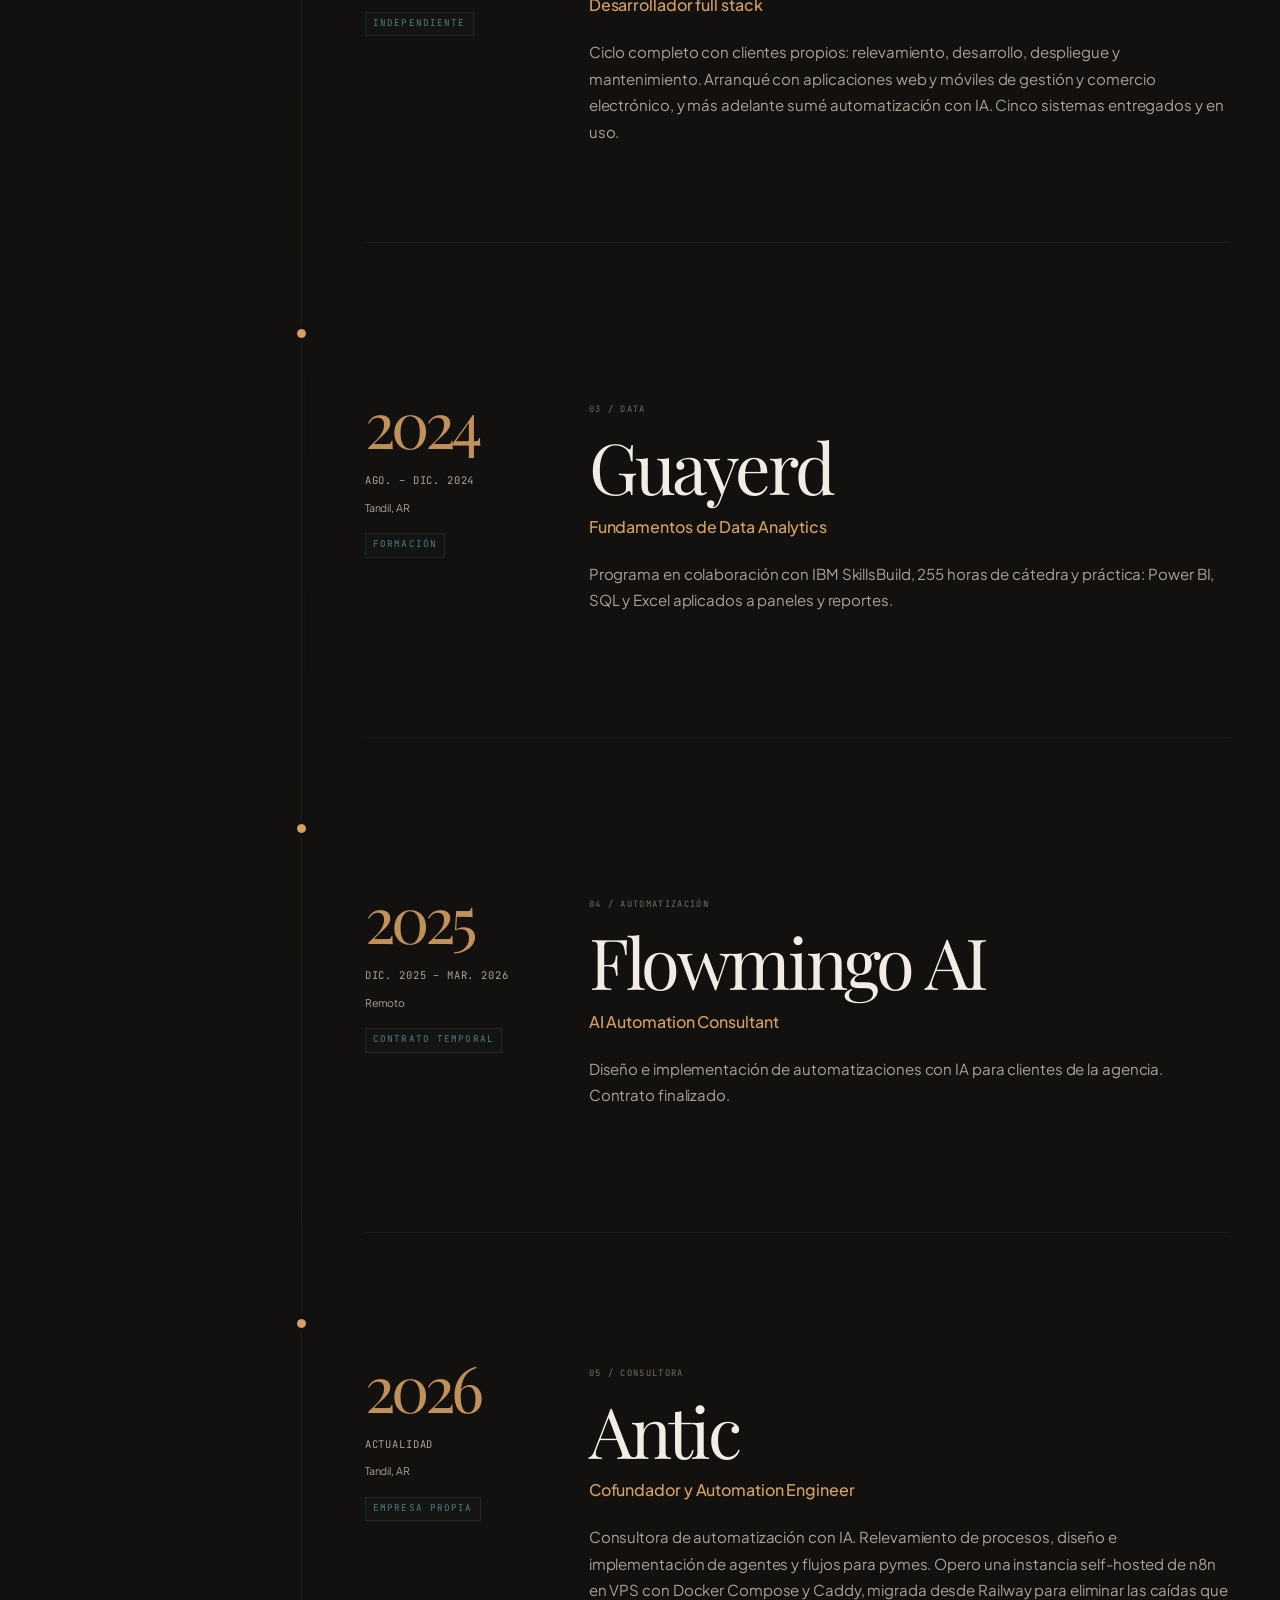
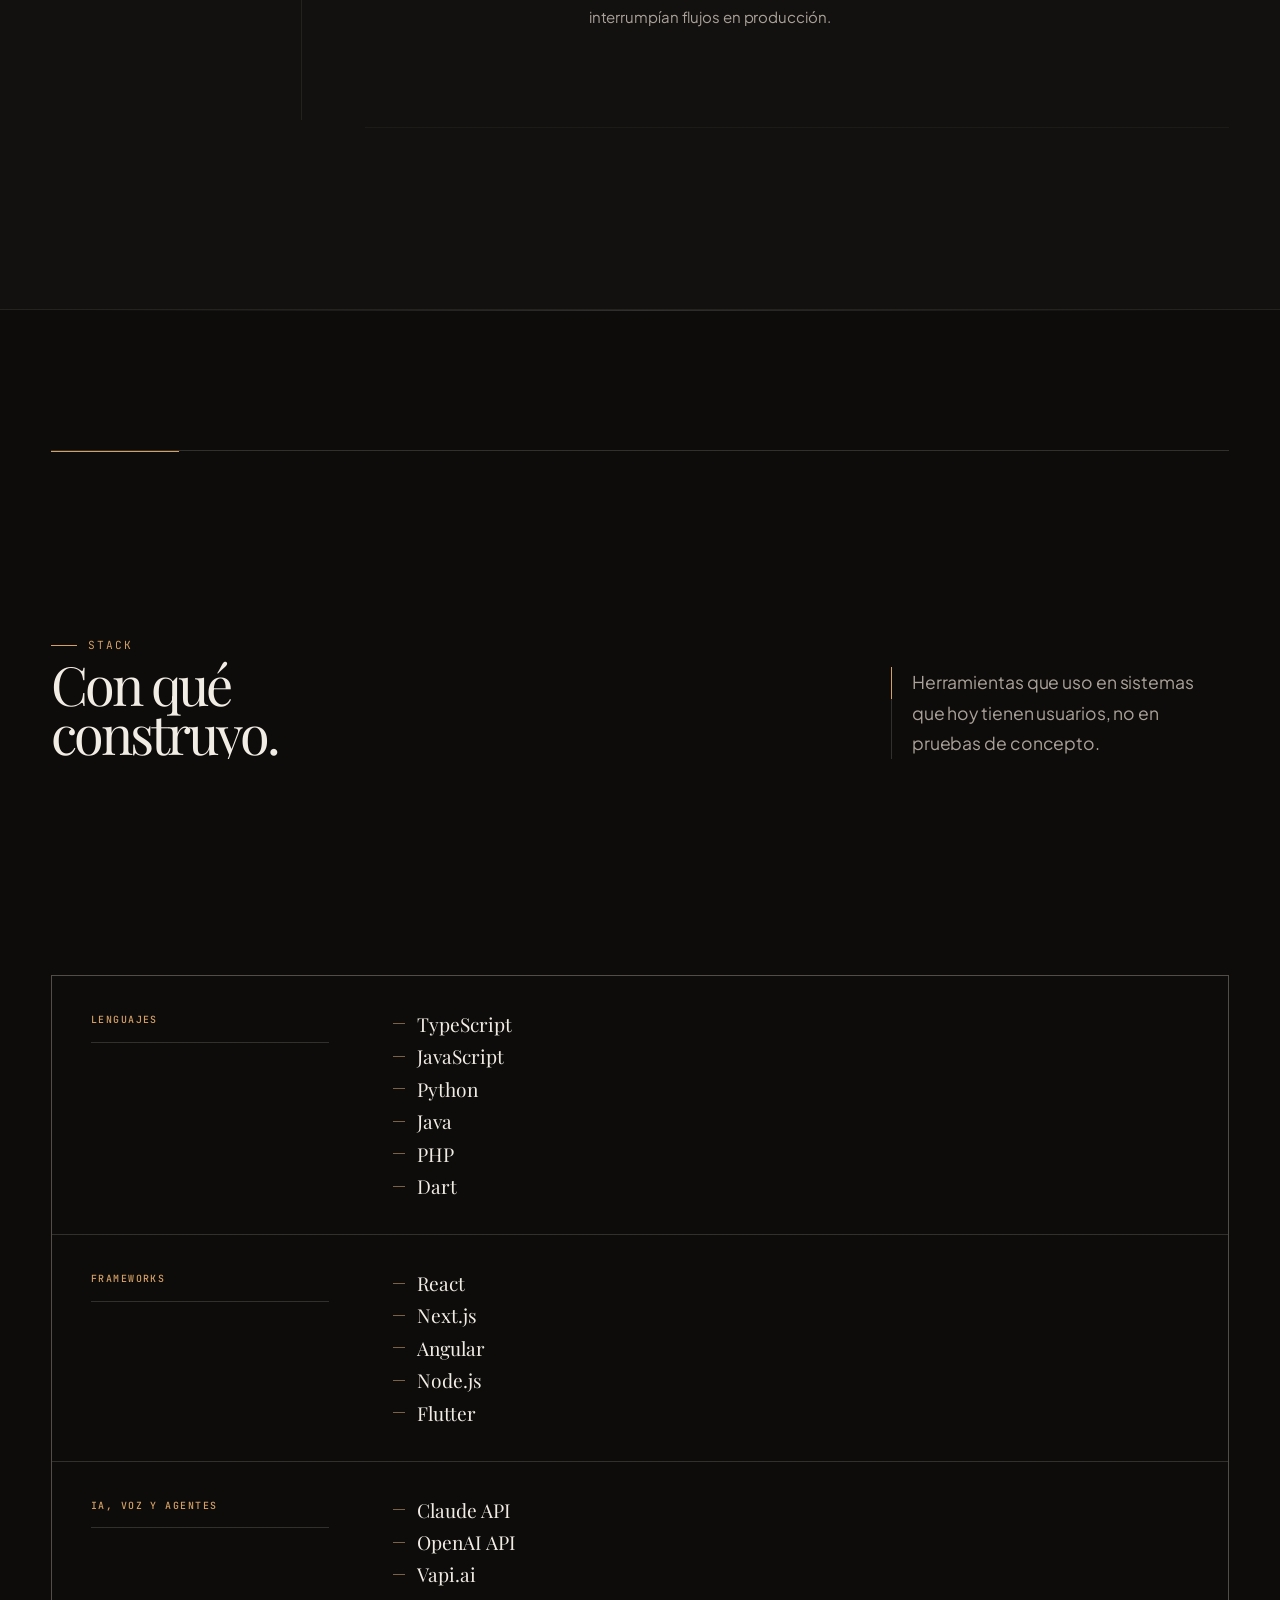
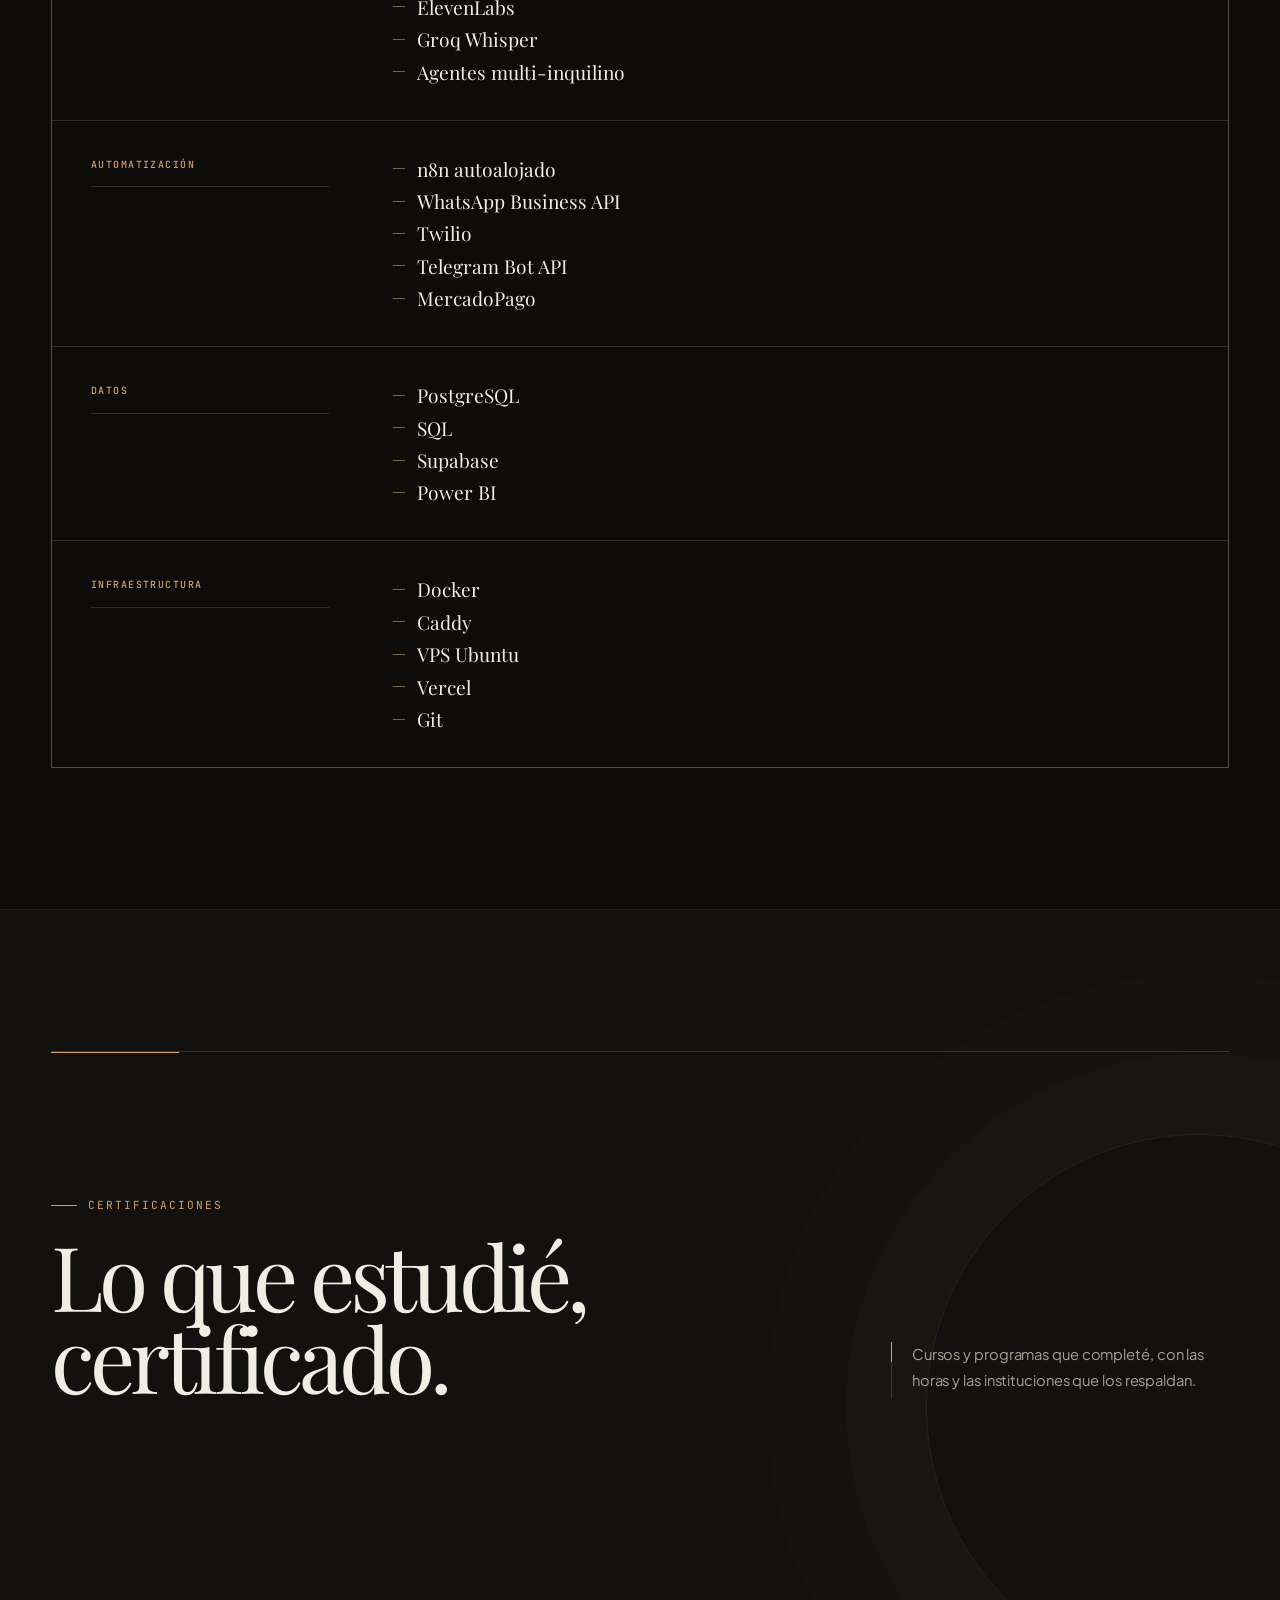
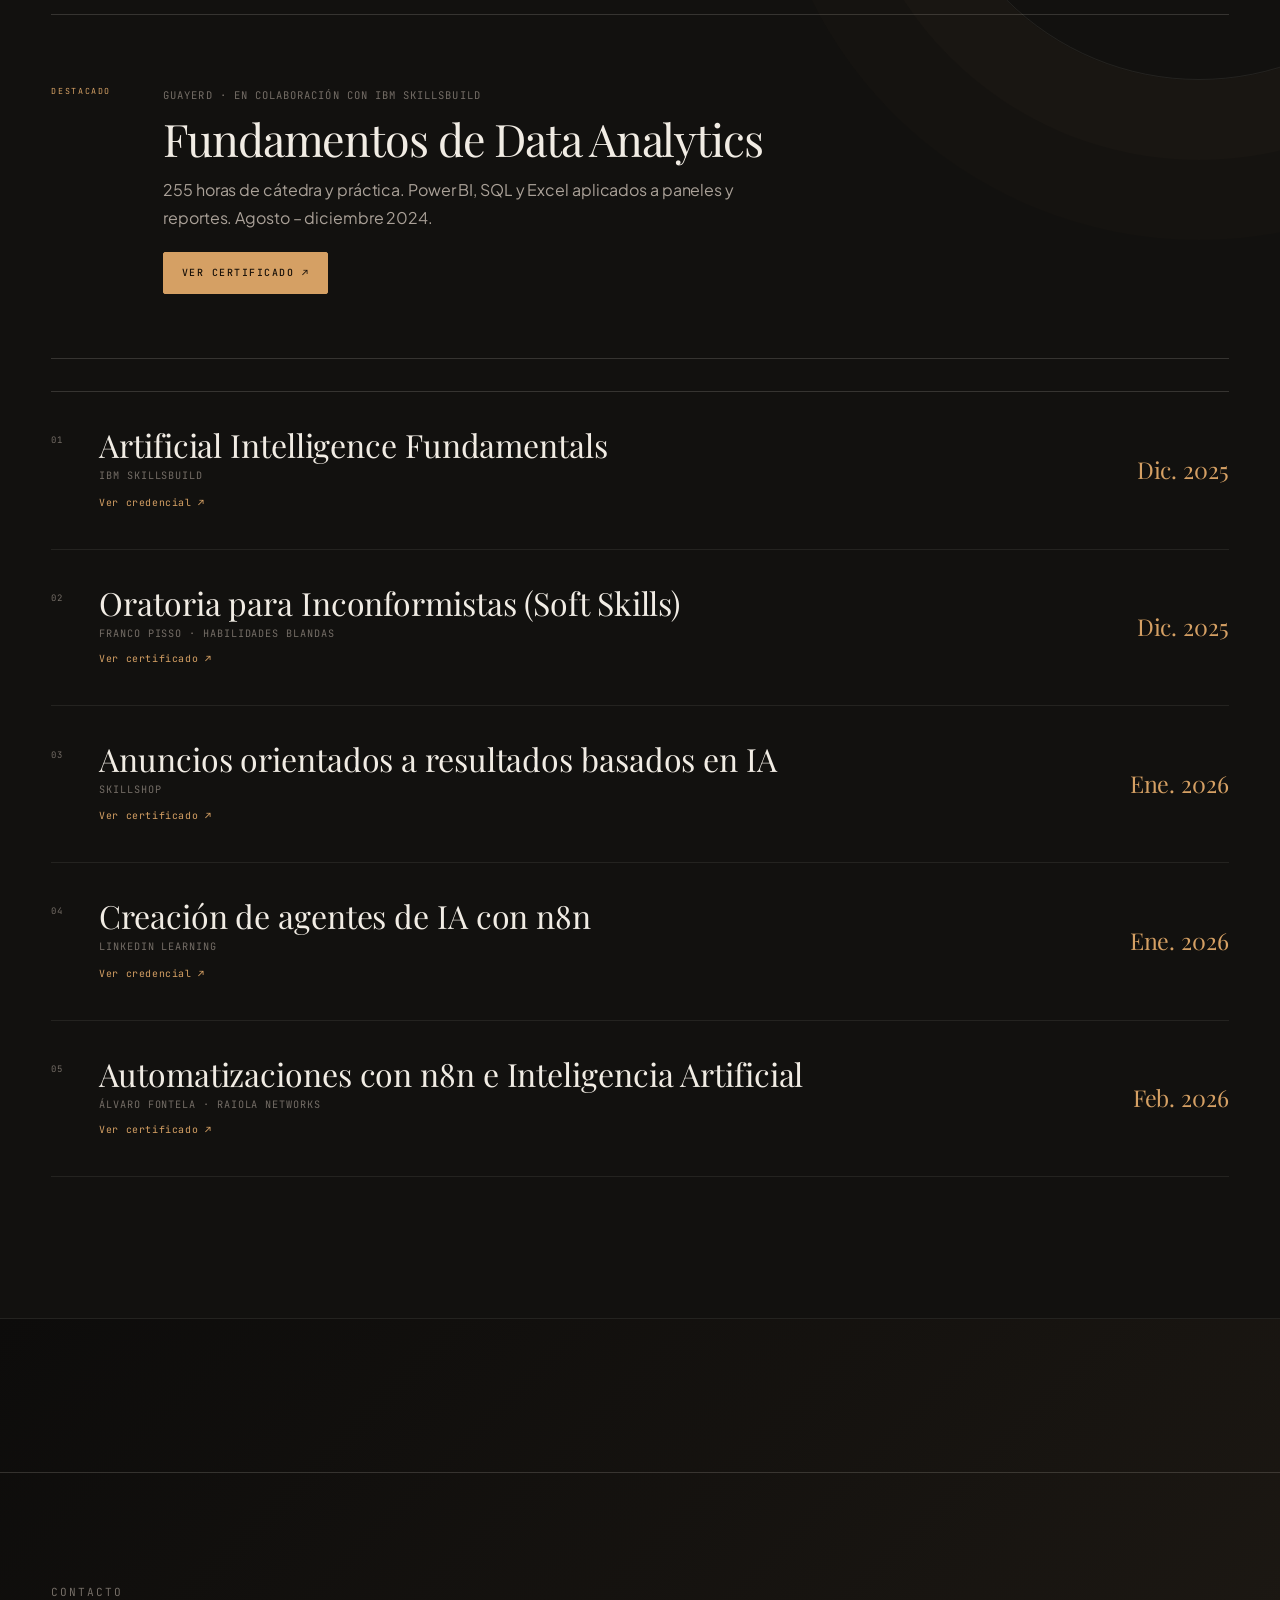
==== commit 672d314d: "Mostrar categorías del stack una debajo de otra" ====
--- a/index.html
+++ b/index.html
@@ -24,7 +24,7 @@
 <link rel="preconnect" href="https://fonts.googleapis.com">
 <link rel="preconnect" href="https://fonts.gstatic.com" crossorigin>
 <link href="https://fonts.googleapis.com/css2?family=Playfair+Display:wght@400;500&family=Plus+Jakarta+Sans:wght@400;500;600&family=JetBrains+Mono:wght@400;500&display=swap" rel="stylesheet">
-<link rel="stylesheet" href="styles.css?v=32">
+<link rel="stylesheet" href="styles.css?v=33">
 <script type="application/ld+json">
 {
   "@context": "https://schema.org",
@@ -425,7 +425,7 @@
   </div>
 </div>
 
-<script src="script.js?v=32"></script>
-<script type="module" src="enhancements.js?v=32"></script>
+<script src="script.js?v=33"></script>
+<script type="module" src="enhancements.js?v=33"></script>
 </body>
 </html>
--- a/styles.css
+++ b/styles.css
@@ -1408,13 +1408,13 @@
   #stack .stack-group li{font-size:clamp(2rem,10.4vw,3.15rem)}
 }
 
-/* Six-category stack grid. */
-#stack .stack{display:grid;grid-template-columns:repeat(3,minmax(0,1fr));gap:1px;border:1px solid var(--line2);background:var(--line2);box-shadow:none}
+/* Six stacked category cards. */
+#stack .stack{display:grid;grid-template-columns:1fr;gap:1px;border:1px solid var(--line2);background:var(--line2);box-shadow:none}
 #stack .stack::before{display:none}
-#stack .stack .cat,#stack .stack .cat:nth-child(n){position:relative;display:block;min-width:0;min-height:270px;margin:0;padding:2.1rem clamp(1.4rem,2.4vw,2.5rem);border:0;border-radius:0;background:var(--d0);backdrop-filter:none;overflow:hidden;transform:none;transition:background .3s ease}
+#stack .stack .cat,#stack .stack .cat:nth-child(n){position:relative;display:grid;grid-template-columns:minmax(185px,.3fr) minmax(0,1fr);align-items:start;gap:clamp(2rem,5vw,5rem);min-width:0;min-height:0;margin:0;padding:2.3rem clamp(1.4rem,3vw,3rem);border:0;border-radius:0;background:var(--d0);backdrop-filter:none;overflow:hidden;transform:none;transition:background .3s ease}
 #stack .stack .cat::before,#stack .stack .cat::after{display:none}
 #stack .stack .cat:hover{background:color-mix(in srgb,var(--acc) 5%,var(--d0));transform:none}
-#stack .stack .cat h3{position:relative;margin:0 0 1.6rem;padding:0 0 .9rem;border-bottom:1px solid var(--line2);color:var(--acc-ink);font:500 .62rem/1.45 var(--mono);letter-spacing:.15em;text-transform:uppercase}
+#stack .stack .cat h3{position:relative;margin:0;padding:0 0 .9rem;border-bottom:1px solid var(--line2);color:var(--acc-ink);font:500 .62rem/1.45 var(--mono);letter-spacing:.15em;text-transform:uppercase}
 #stack .stack .cat h3::before{display:none}
 #stack .stack .cat ul{display:flex;flex-direction:column;align-items:stretch;gap:.65rem;margin:0;padding:0;list-style:none}
 #stack .stack .cat li{display:flex;align-items:center;gap:.75rem;color:var(--fg);font:400 clamp(1.1rem,1.5vw,1.4rem)/1.15 var(--serif);letter-spacing:0;transform:none;transition:color .25s,transform .3s cubic-bezier(.2,.7,.2,1)}
@@ -1422,5 +1422,4 @@
 #stack .stack .cat li::after{display:none}
 #stack .stack .cat li:hover{color:var(--acc2);transform:translateX(.35rem)}
 #stack .stack .cat li:hover::before{width:18px;background:var(--acc)}
-@media(max-width:920px){#stack .stack{grid-template-columns:repeat(2,minmax(0,1fr))}#stack .stack .cat,#stack .stack .cat:nth-child(n){min-height:0;padding:1.9rem}}
-@media(max-width:600px){#stack .stack{grid-template-columns:1fr}#stack .stack .cat,#stack .stack .cat:nth-child(n){padding:1.8rem 1.5rem}#stack .stack .cat li{font-size:1.3rem}}
+@media(max-width:680px){#stack .stack .cat,#stack .stack .cat:nth-child(n){grid-template-columns:1fr;gap:1.1rem;padding:1.8rem 1.5rem}#stack .stack .cat li{font-size:1.3rem}}
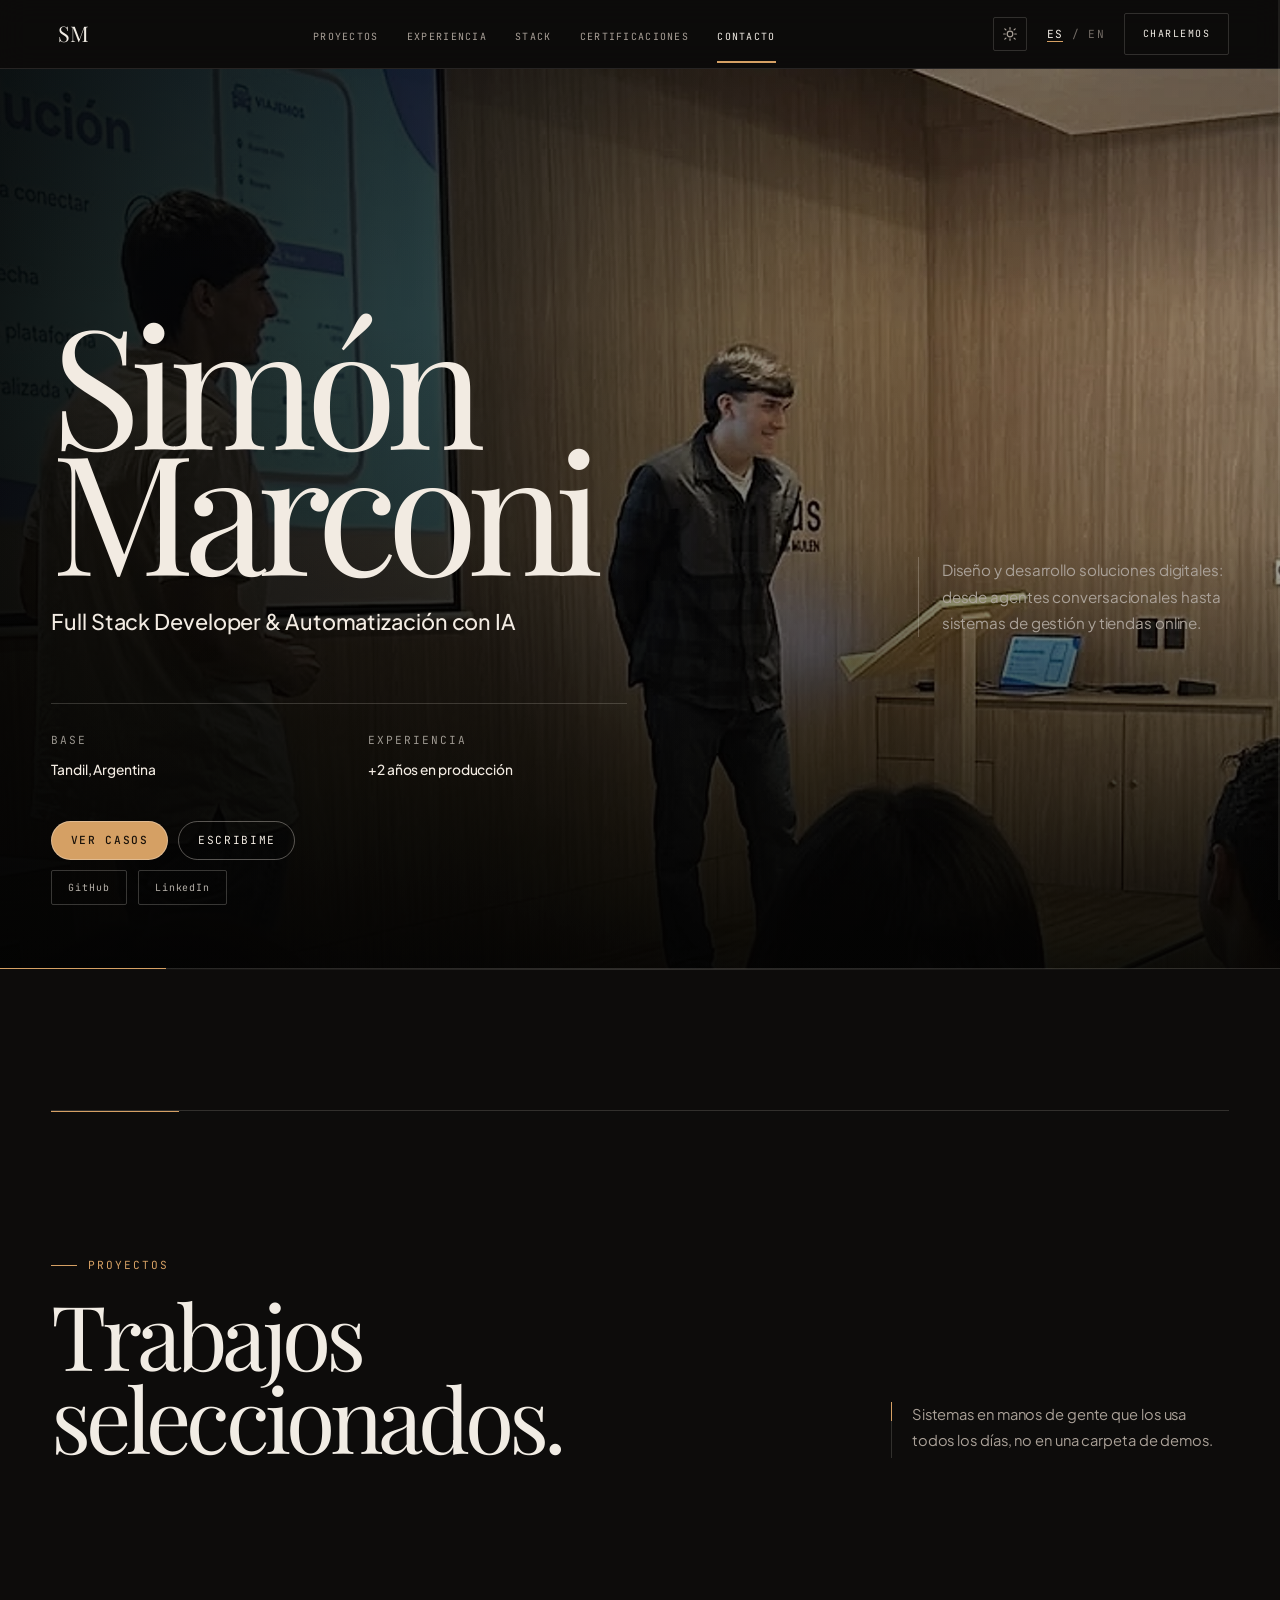
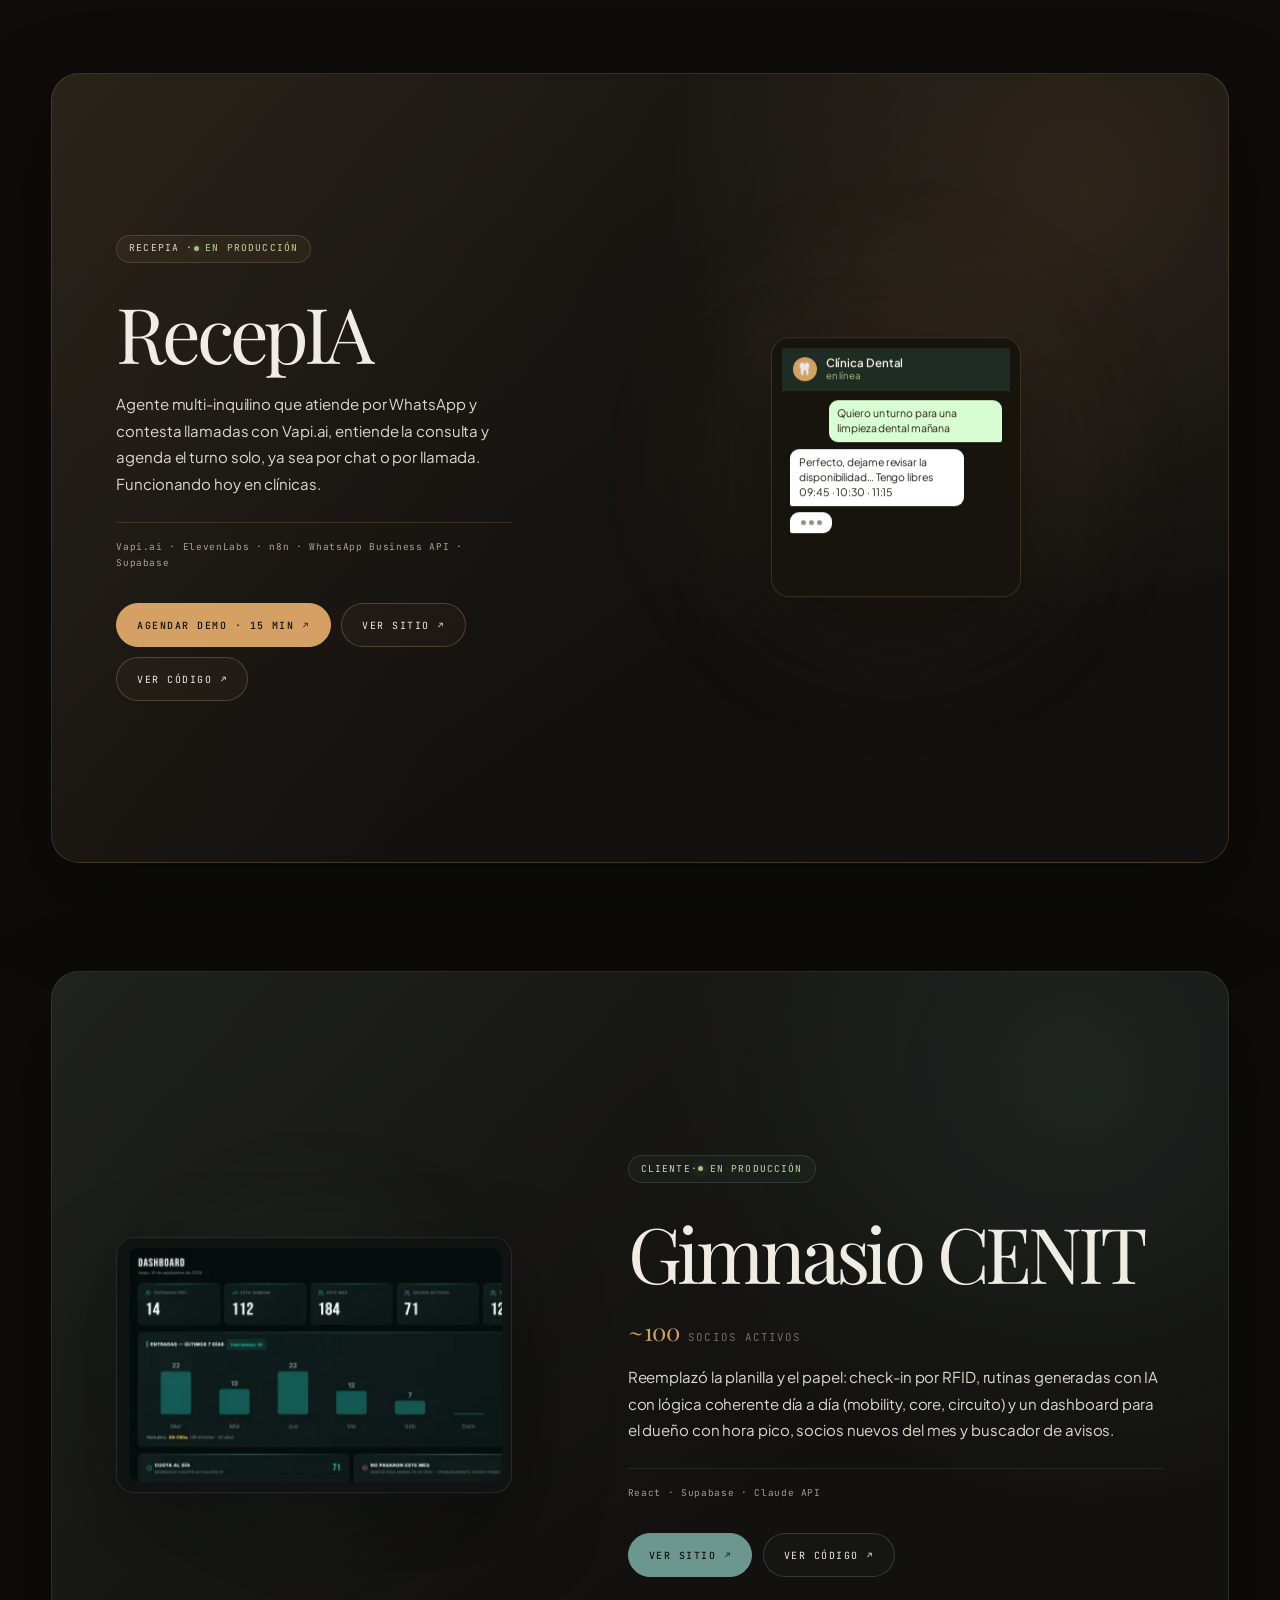
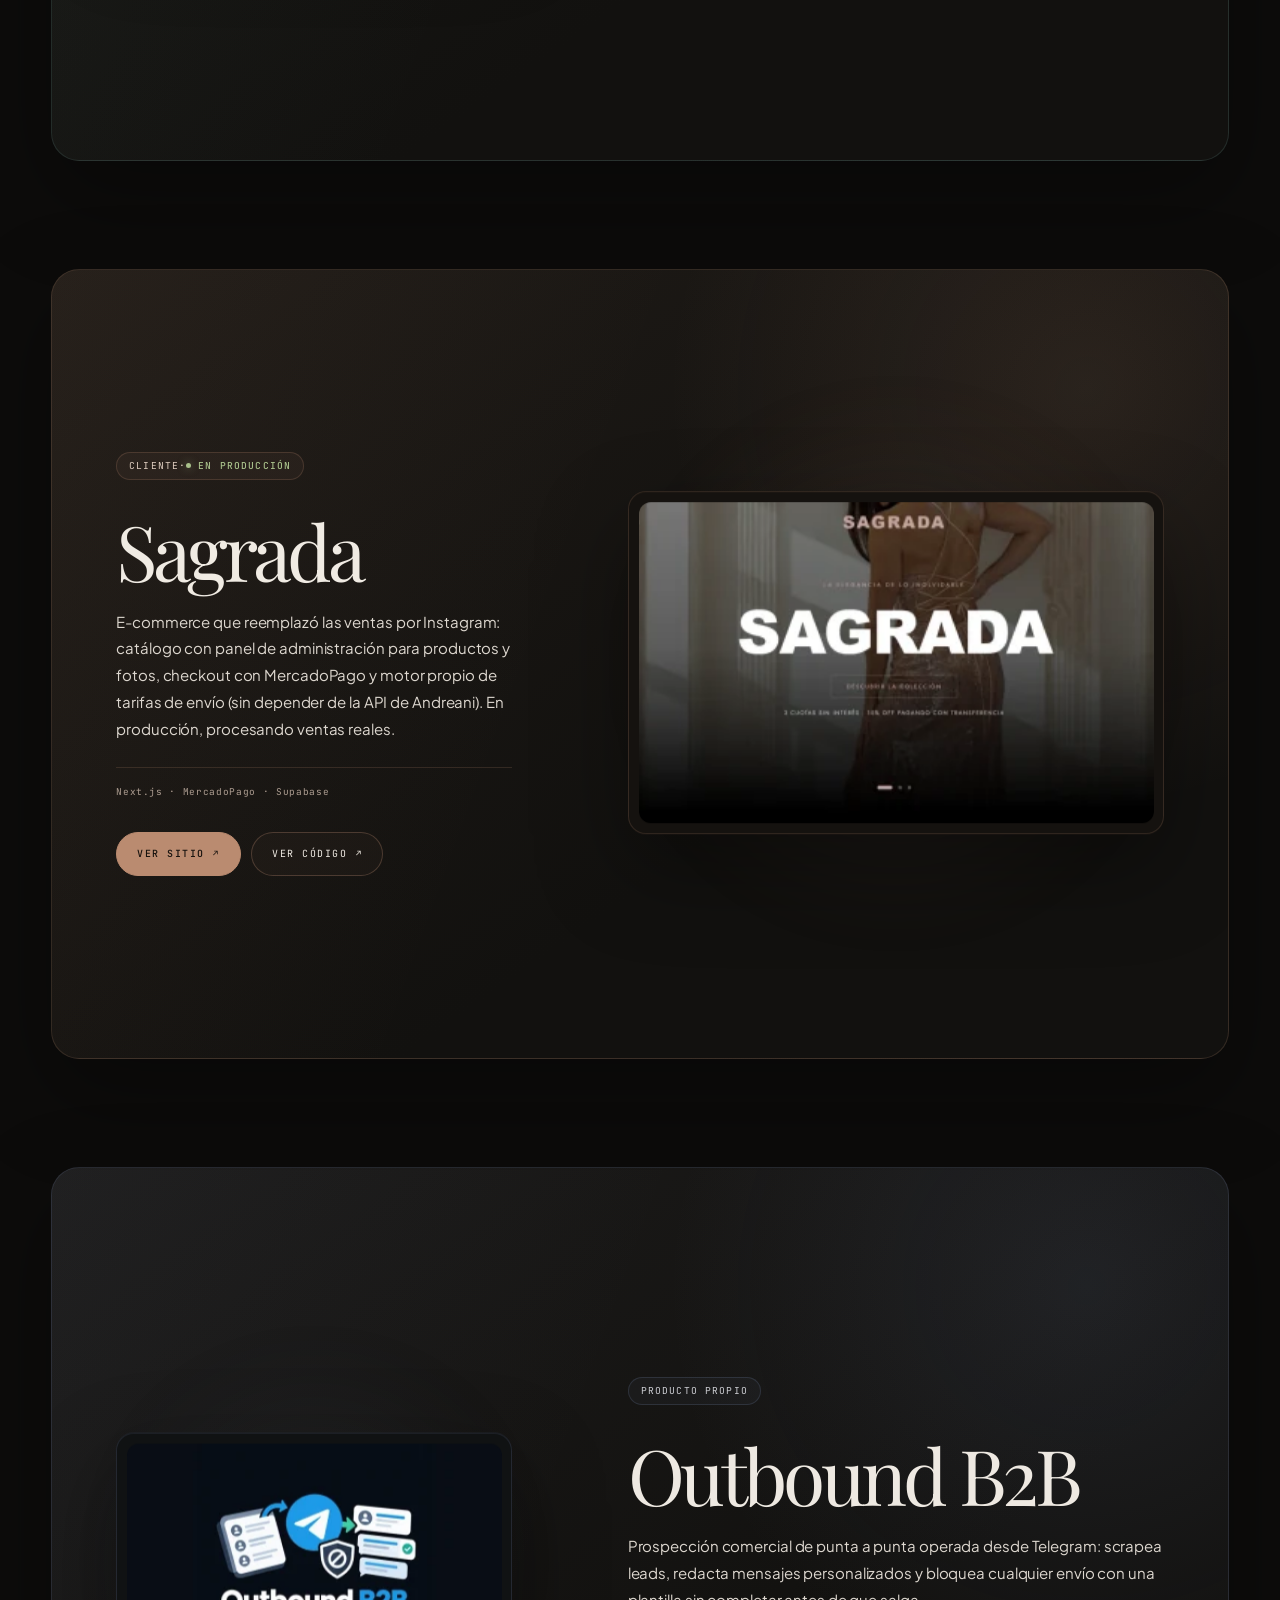
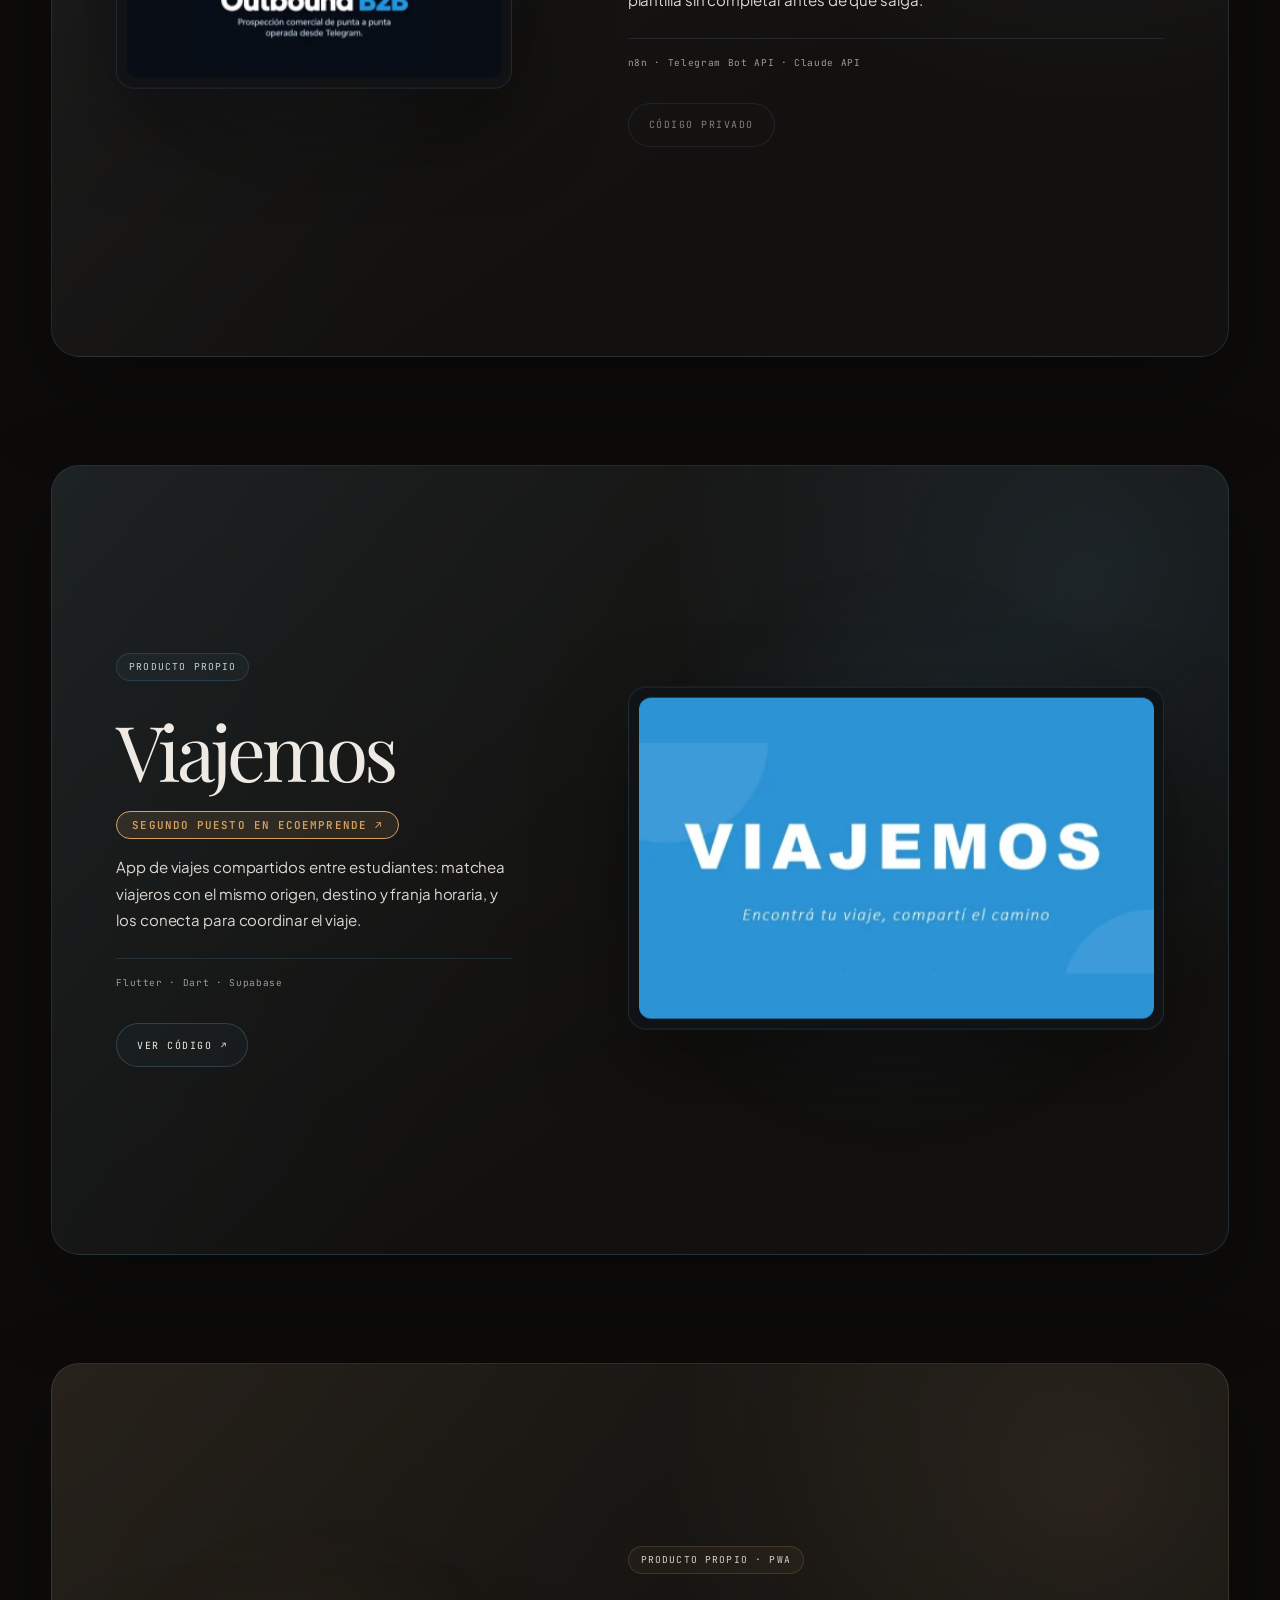
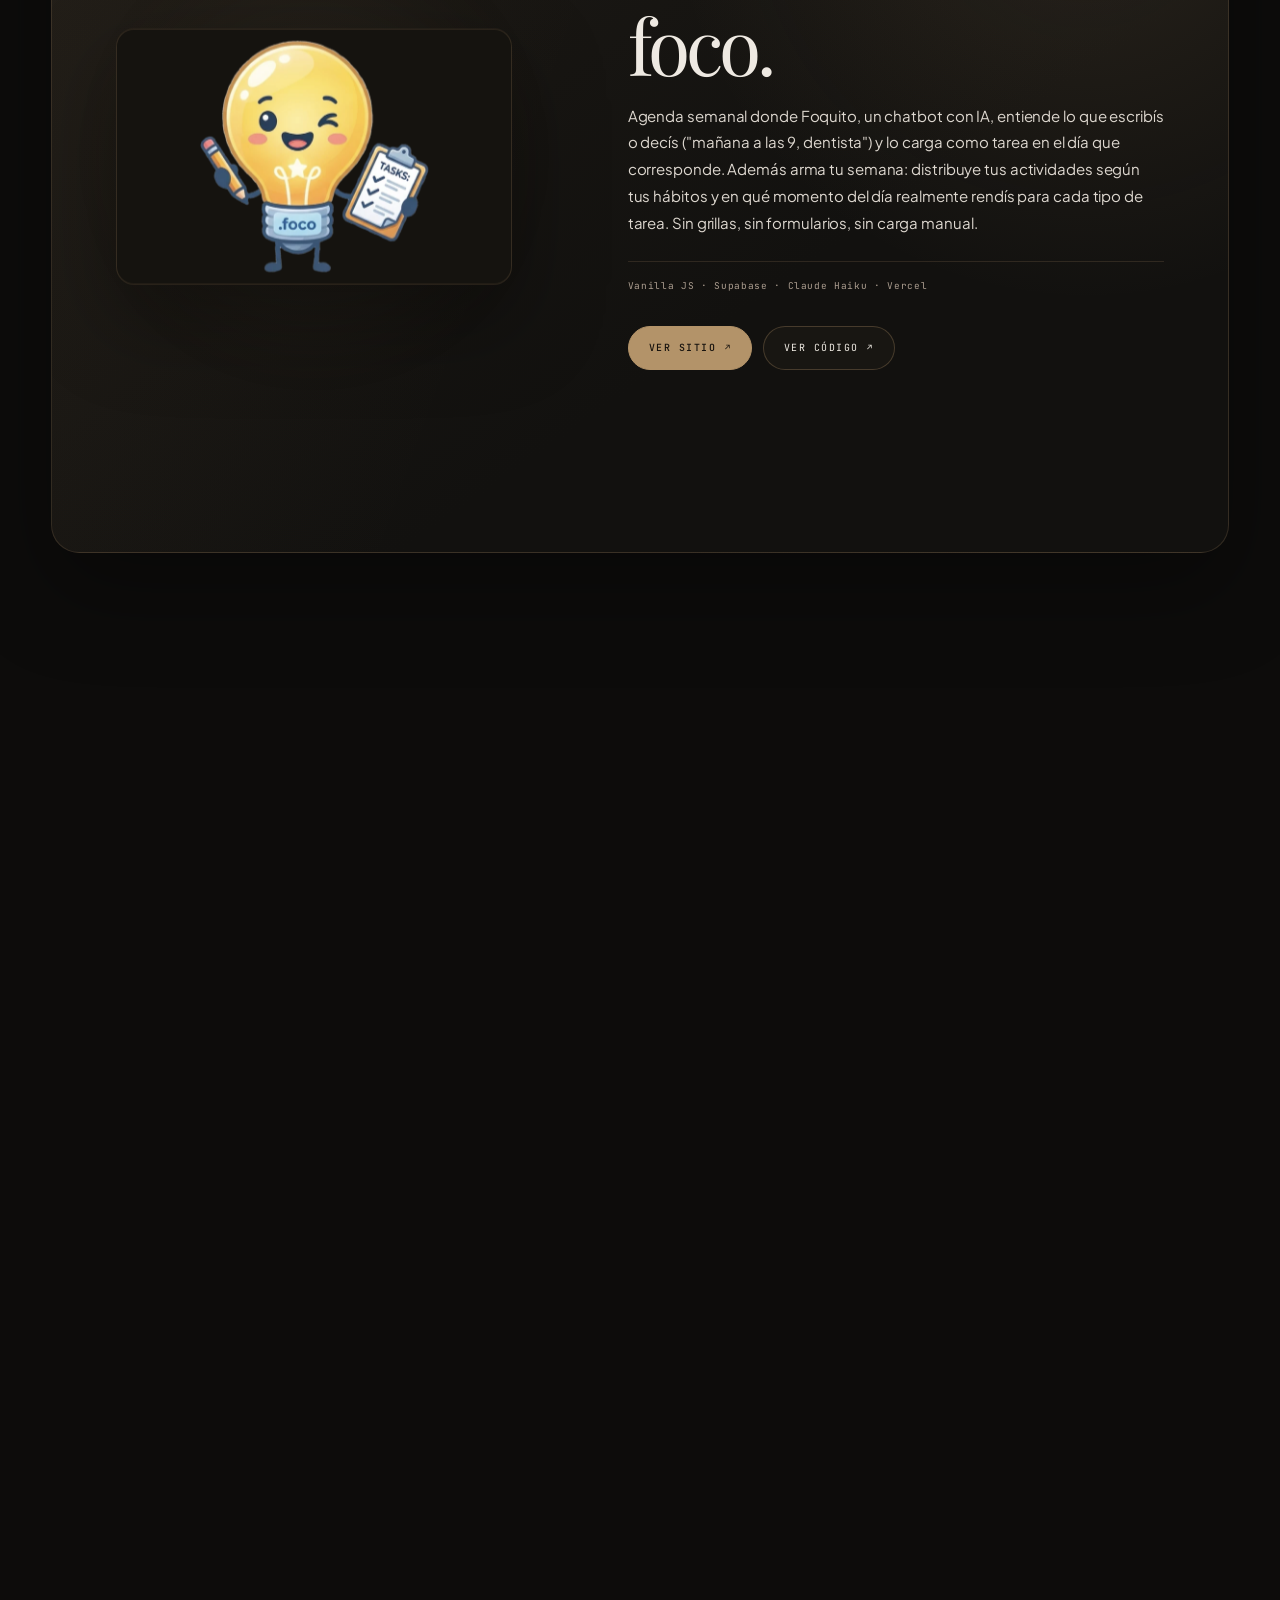
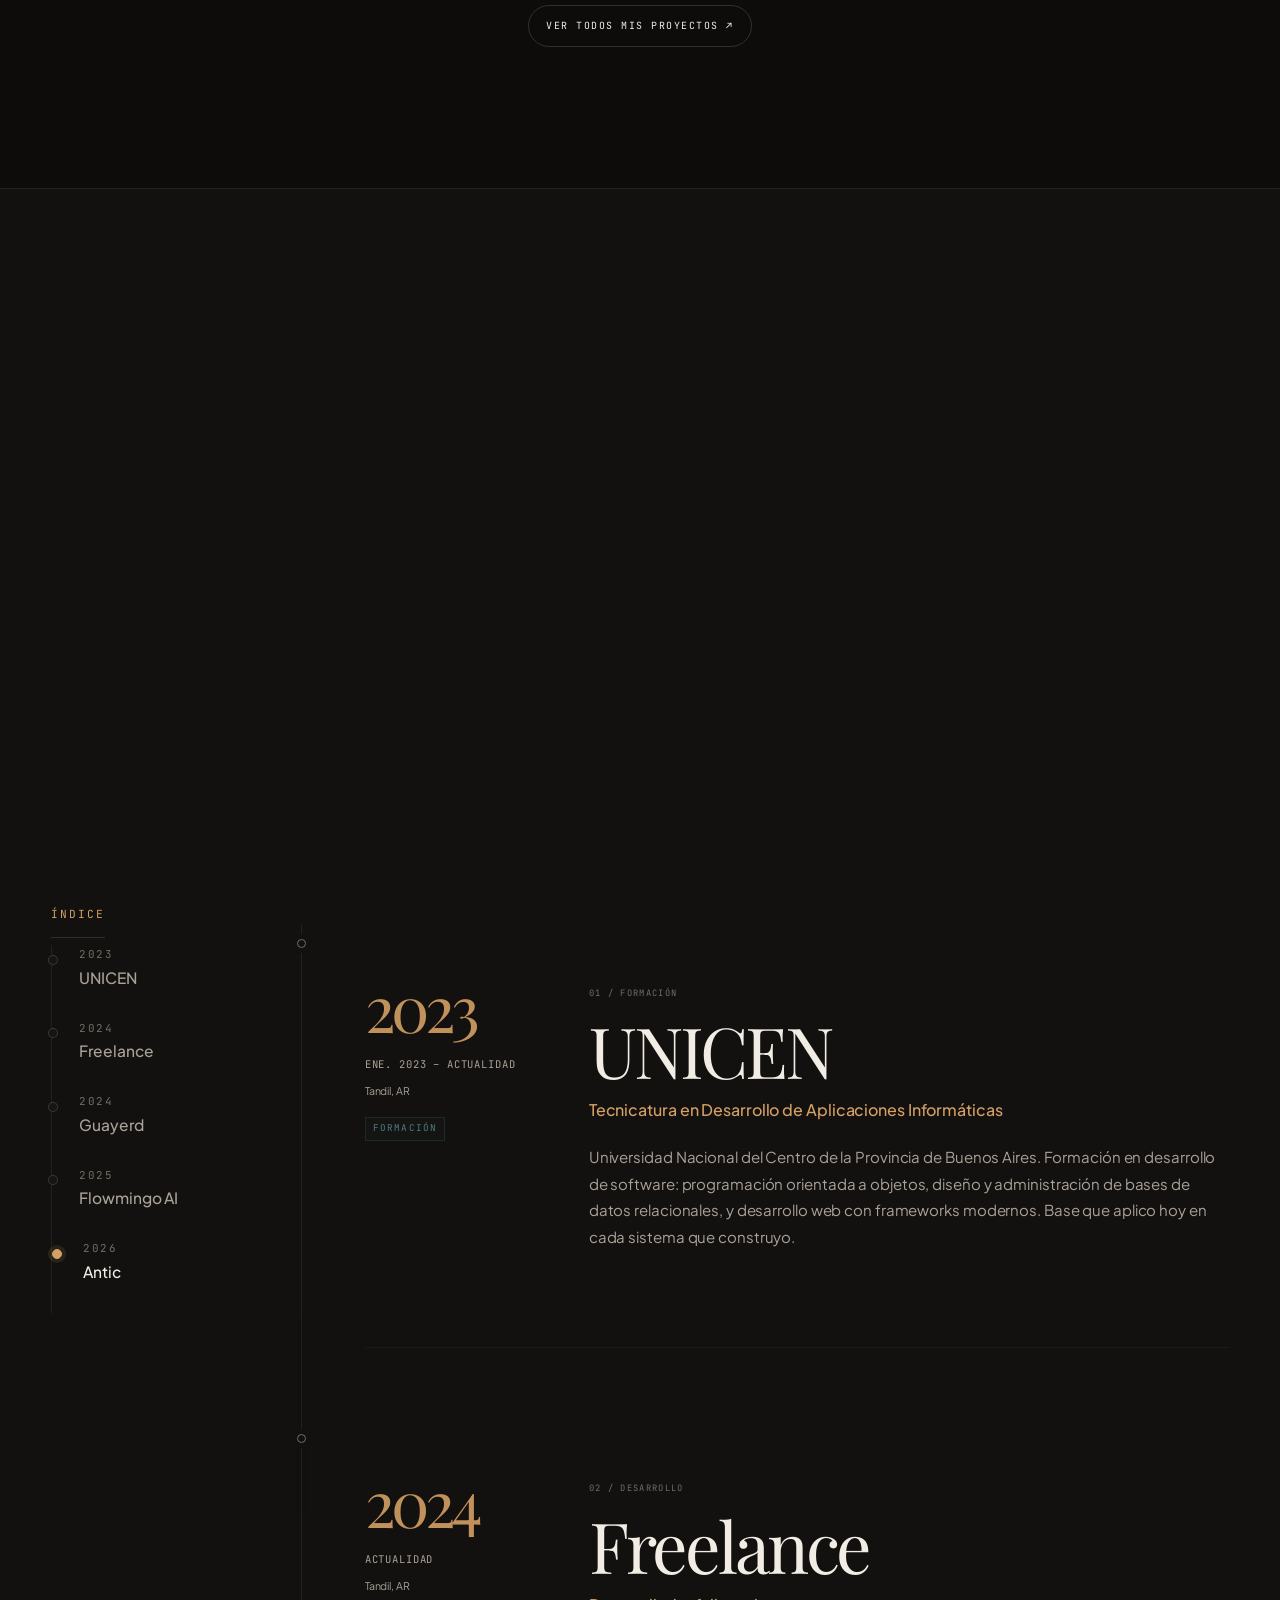
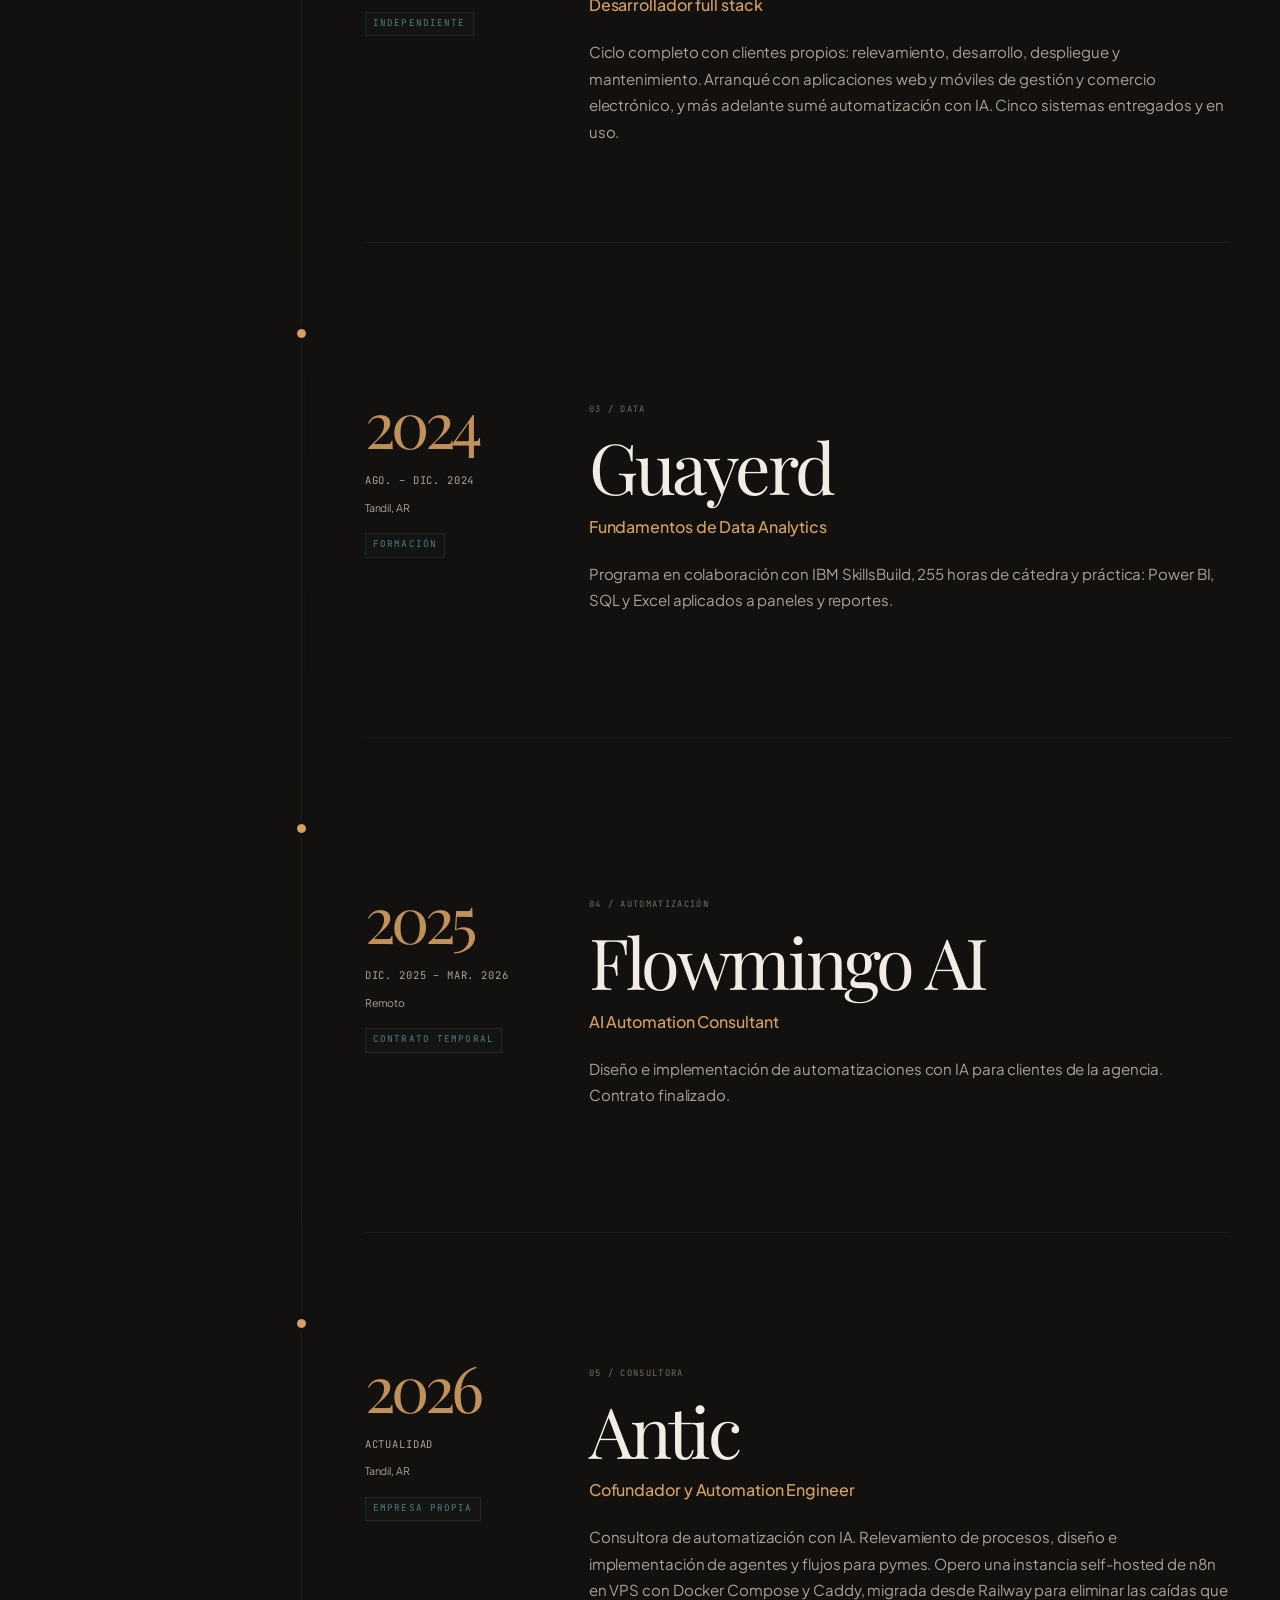
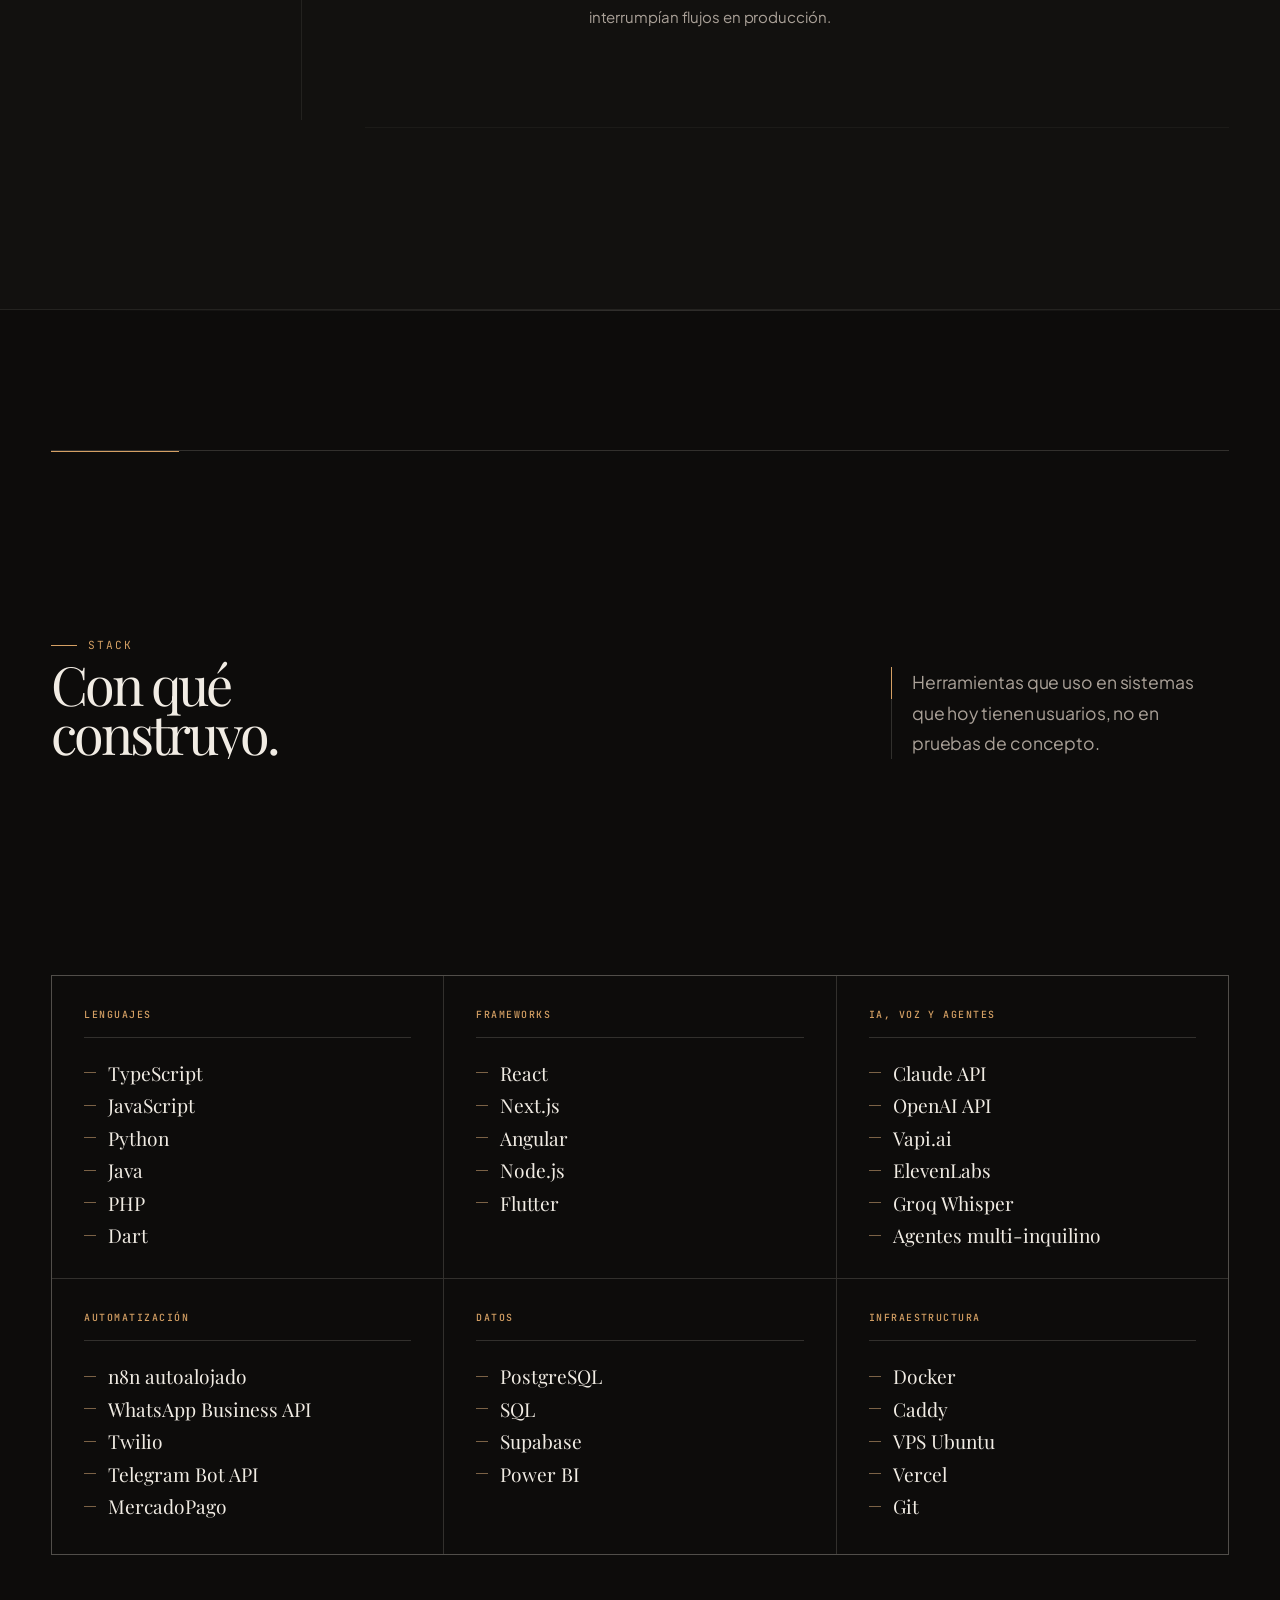
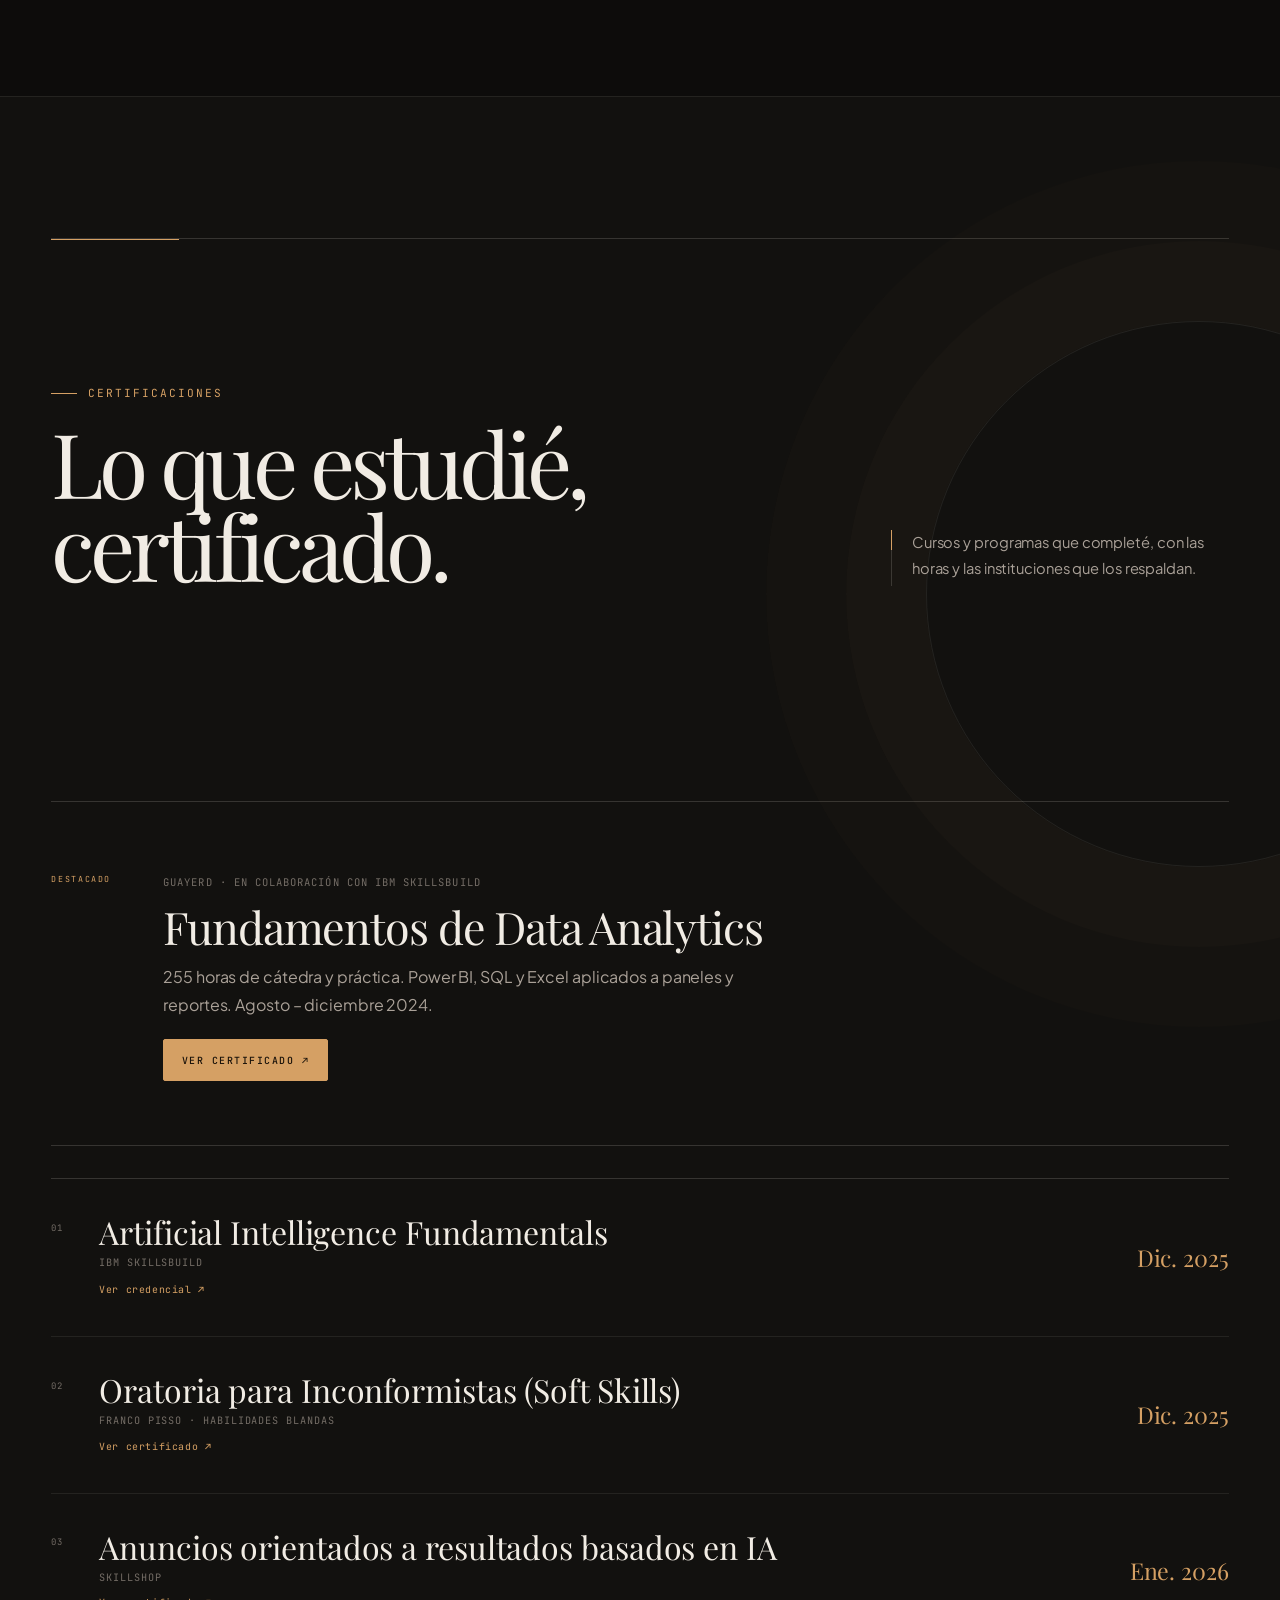
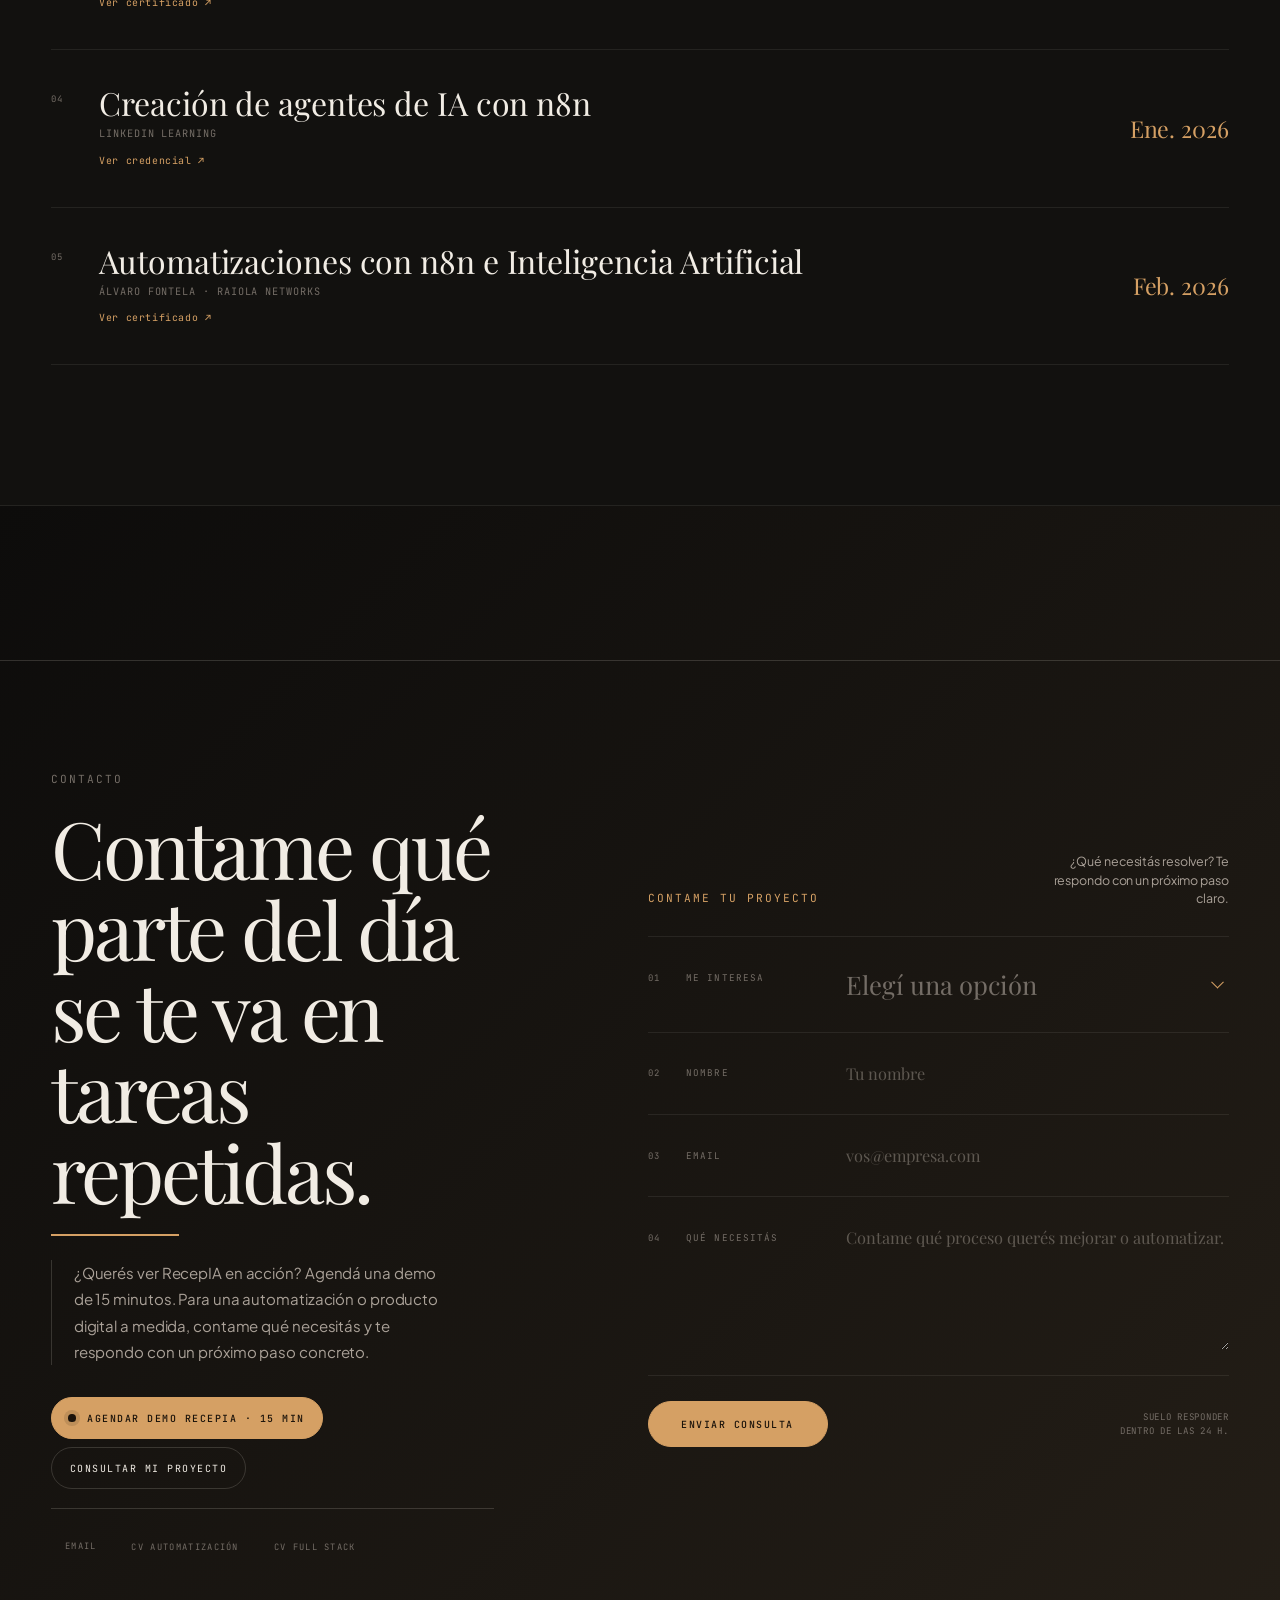
==== commit 88fadb76: "Distribuir el stack en tres cuadros por fila" ====
--- a/index.html
+++ b/index.html
@@ -24,7 +24,7 @@
 <link rel="preconnect" href="https://fonts.googleapis.com">
 <link rel="preconnect" href="https://fonts.gstatic.com" crossorigin>
 <link href="https://fonts.googleapis.com/css2?family=Playfair+Display:wght@400;500&family=Plus+Jakarta+Sans:wght@400;500;600&family=JetBrains+Mono:wght@400;500&display=swap" rel="stylesheet">
-<link rel="stylesheet" href="styles.css?v=33">
+<link rel="stylesheet" href="styles.css?v=34">
 <script type="application/ld+json">
 {
   "@context": "https://schema.org",
@@ -425,7 +425,7 @@
   </div>
 </div>
 
-<script src="script.js?v=33"></script>
-<script type="module" src="enhancements.js?v=33"></script>
+<script src="script.js?v=34"></script>
+<script type="module" src="enhancements.js?v=34"></script>
 </body>
 </html>
--- a/styles.css
+++ b/styles.css
@@ -1408,13 +1408,13 @@
   #stack .stack-group li{font-size:clamp(2rem,10.4vw,3.15rem)}
 }
 
-/* Six stacked category cards. */
-#stack .stack{display:grid;grid-template-columns:1fr;gap:1px;border:1px solid var(--line2);background:var(--line2);box-shadow:none}
+/* Six category cards with vertical technology lists. */
+#stack .stack{display:grid;grid-template-columns:repeat(3,minmax(0,1fr));gap:1px;border:1px solid var(--line2);background:var(--line2);box-shadow:none}
 #stack .stack::before{display:none}
-#stack .stack .cat,#stack .stack .cat:nth-child(n){position:relative;display:grid;grid-template-columns:minmax(185px,.3fr) minmax(0,1fr);align-items:start;gap:clamp(2rem,5vw,5rem);min-width:0;min-height:0;margin:0;padding:2.3rem clamp(1.4rem,3vw,3rem);border:0;border-radius:0;background:var(--d0);backdrop-filter:none;overflow:hidden;transform:none;transition:background .3s ease}
+#stack .stack .cat,#stack .stack .cat:nth-child(n){position:relative;display:block;min-width:0;min-height:275px;margin:0;padding:2rem clamp(1.3rem,2.5vw,2.5rem);border:0;border-radius:0;background:var(--d0);backdrop-filter:none;overflow:hidden;transform:none;transition:background .3s ease}
 #stack .stack .cat::before,#stack .stack .cat::after{display:none}
 #stack .stack .cat:hover{background:color-mix(in srgb,var(--acc) 5%,var(--d0));transform:none}
-#stack .stack .cat h3{position:relative;margin:0;padding:0 0 .9rem;border-bottom:1px solid var(--line2);color:var(--acc-ink);font:500 .62rem/1.45 var(--mono);letter-spacing:.15em;text-transform:uppercase}
+#stack .stack .cat h3{position:relative;margin:0 0 1.5rem;padding:0 0 .9rem;border-bottom:1px solid var(--line2);color:var(--acc-ink);font:500 .62rem/1.45 var(--mono);letter-spacing:.15em;text-transform:uppercase}
 #stack .stack .cat h3::before{display:none}
 #stack .stack .cat ul{display:flex;flex-direction:column;align-items:stretch;gap:.65rem;margin:0;padding:0;list-style:none}
 #stack .stack .cat li{display:flex;align-items:center;gap:.75rem;color:var(--fg);font:400 clamp(1.1rem,1.5vw,1.4rem)/1.15 var(--serif);letter-spacing:0;transform:none;transition:color .25s,transform .3s cubic-bezier(.2,.7,.2,1)}
@@ -1422,4 +1422,6 @@
 #stack .stack .cat li::after{display:none}
 #stack .stack .cat li:hover{color:var(--acc2);transform:translateX(.35rem)}
 #stack .stack .cat li:hover::before{width:18px;background:var(--acc)}
-@media(max-width:680px){#stack .stack .cat,#stack .stack .cat:nth-child(n){grid-template-columns:1fr;gap:1.1rem;padding:1.8rem 1.5rem}#stack .stack .cat li{font-size:1.3rem}}
+@media(max-width:920px){#stack .stack{grid-template-columns:repeat(2,minmax(0,1fr))}#stack .stack .cat,#stack .stack .cat:nth-child(n){min-height:0;padding:1.8rem}}
+@media(max-width:680px){#stack .stack .cat,#stack .stack .cat:nth-child(n){padding:1.45rem 1.1rem}#stack .stack .cat h3{min-height:3rem;margin-bottom:1.1rem;font-size:.56rem}#stack .stack .cat ul{gap:.55rem}#stack .stack .cat li{gap:.45rem;font-size:clamp(1rem,4vw,1.2rem);overflow-wrap:anywhere}#stack .stack .cat li::before{flex-basis:8px;width:8px}}
+@media(max-width:360px){#stack .stack{grid-template-columns:1fr}#stack .stack .cat,#stack .stack .cat:nth-child(n){padding:1.6rem}#stack .stack .cat h3{min-height:0}#stack .stack .cat li{font-size:1.25rem}}
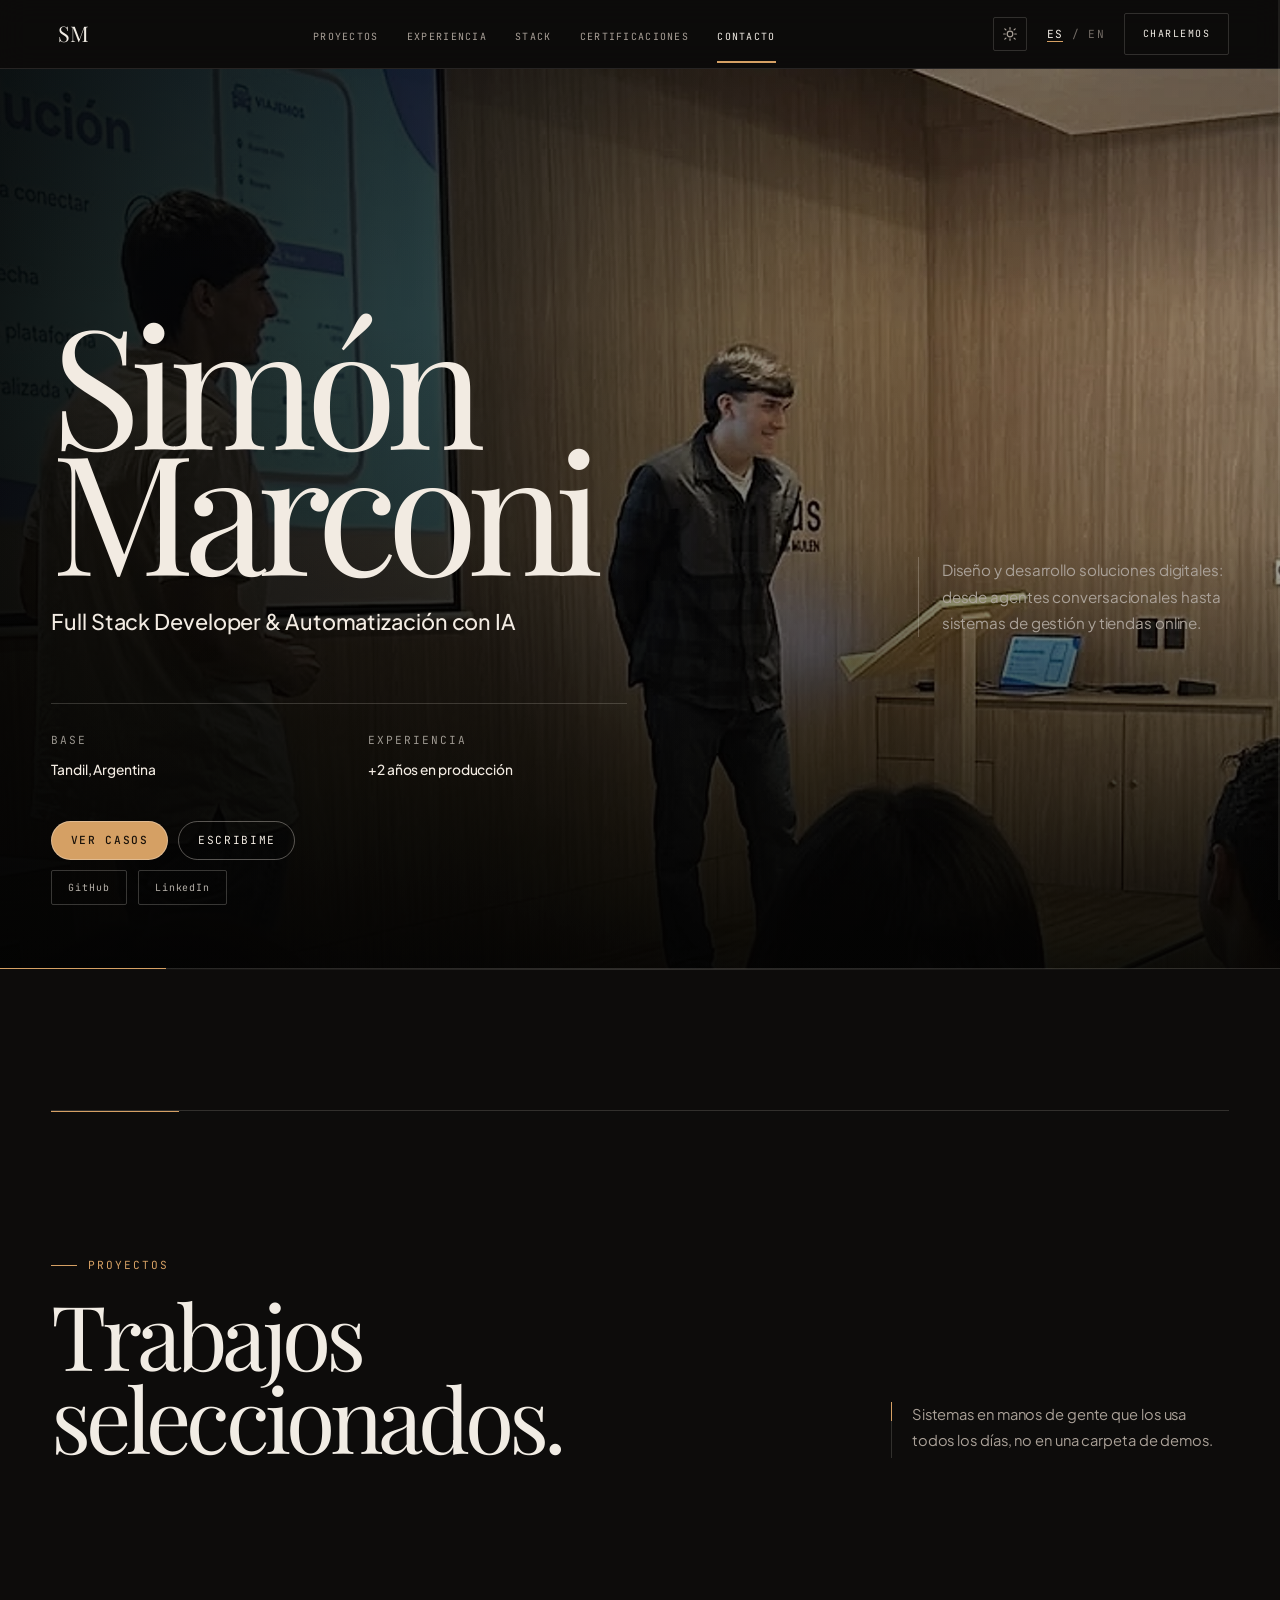
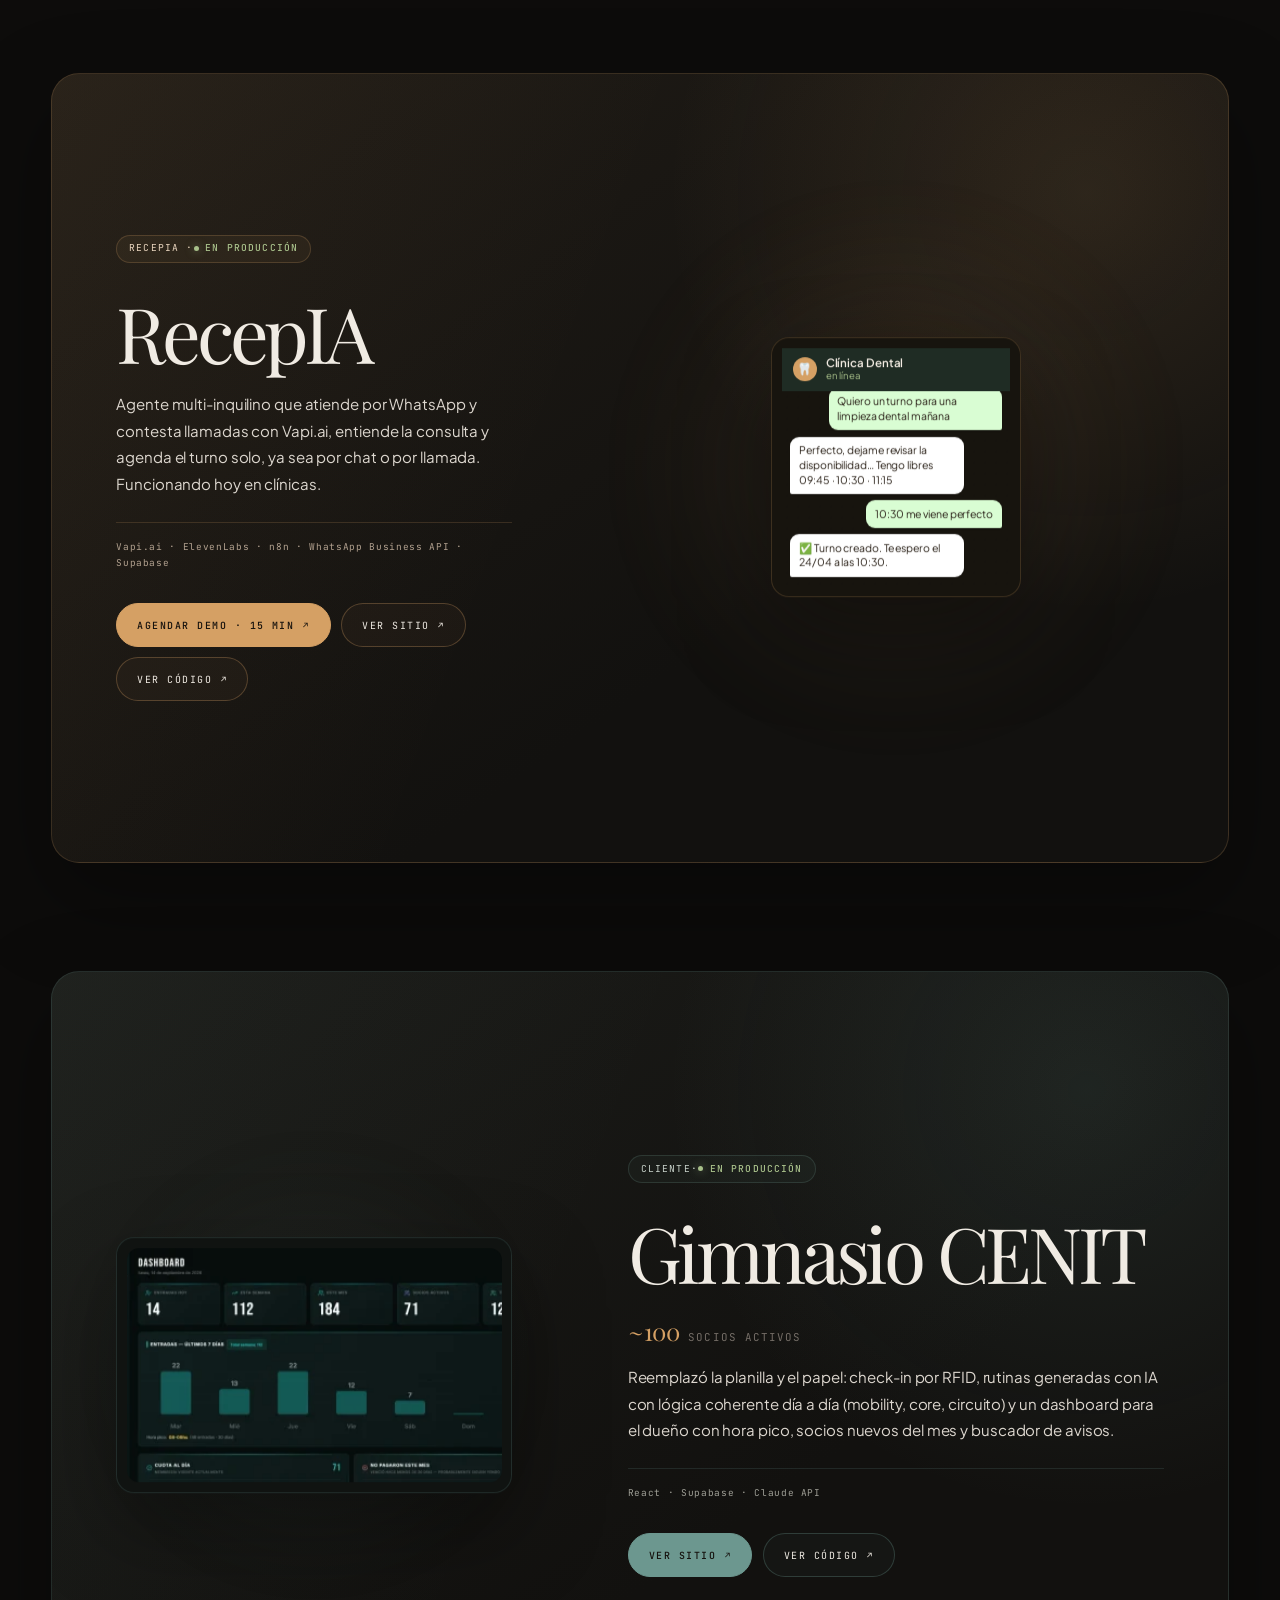
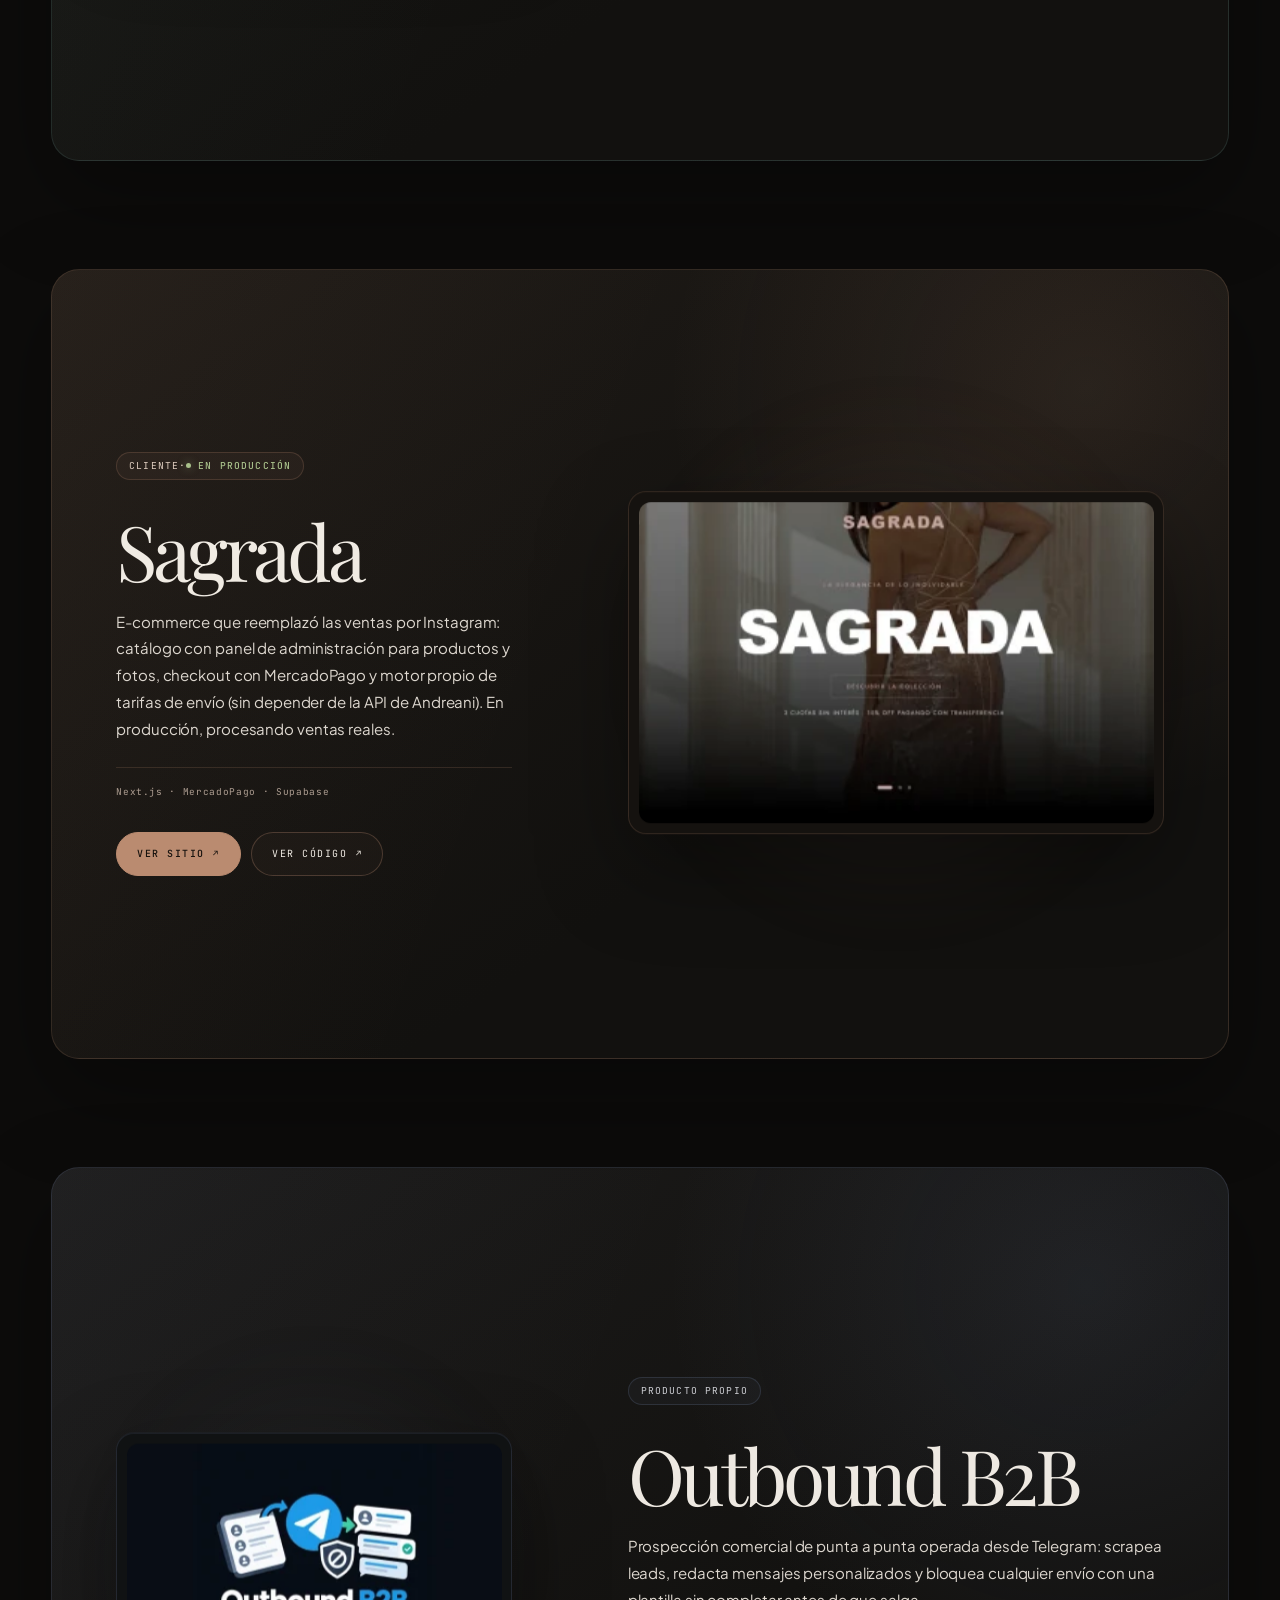
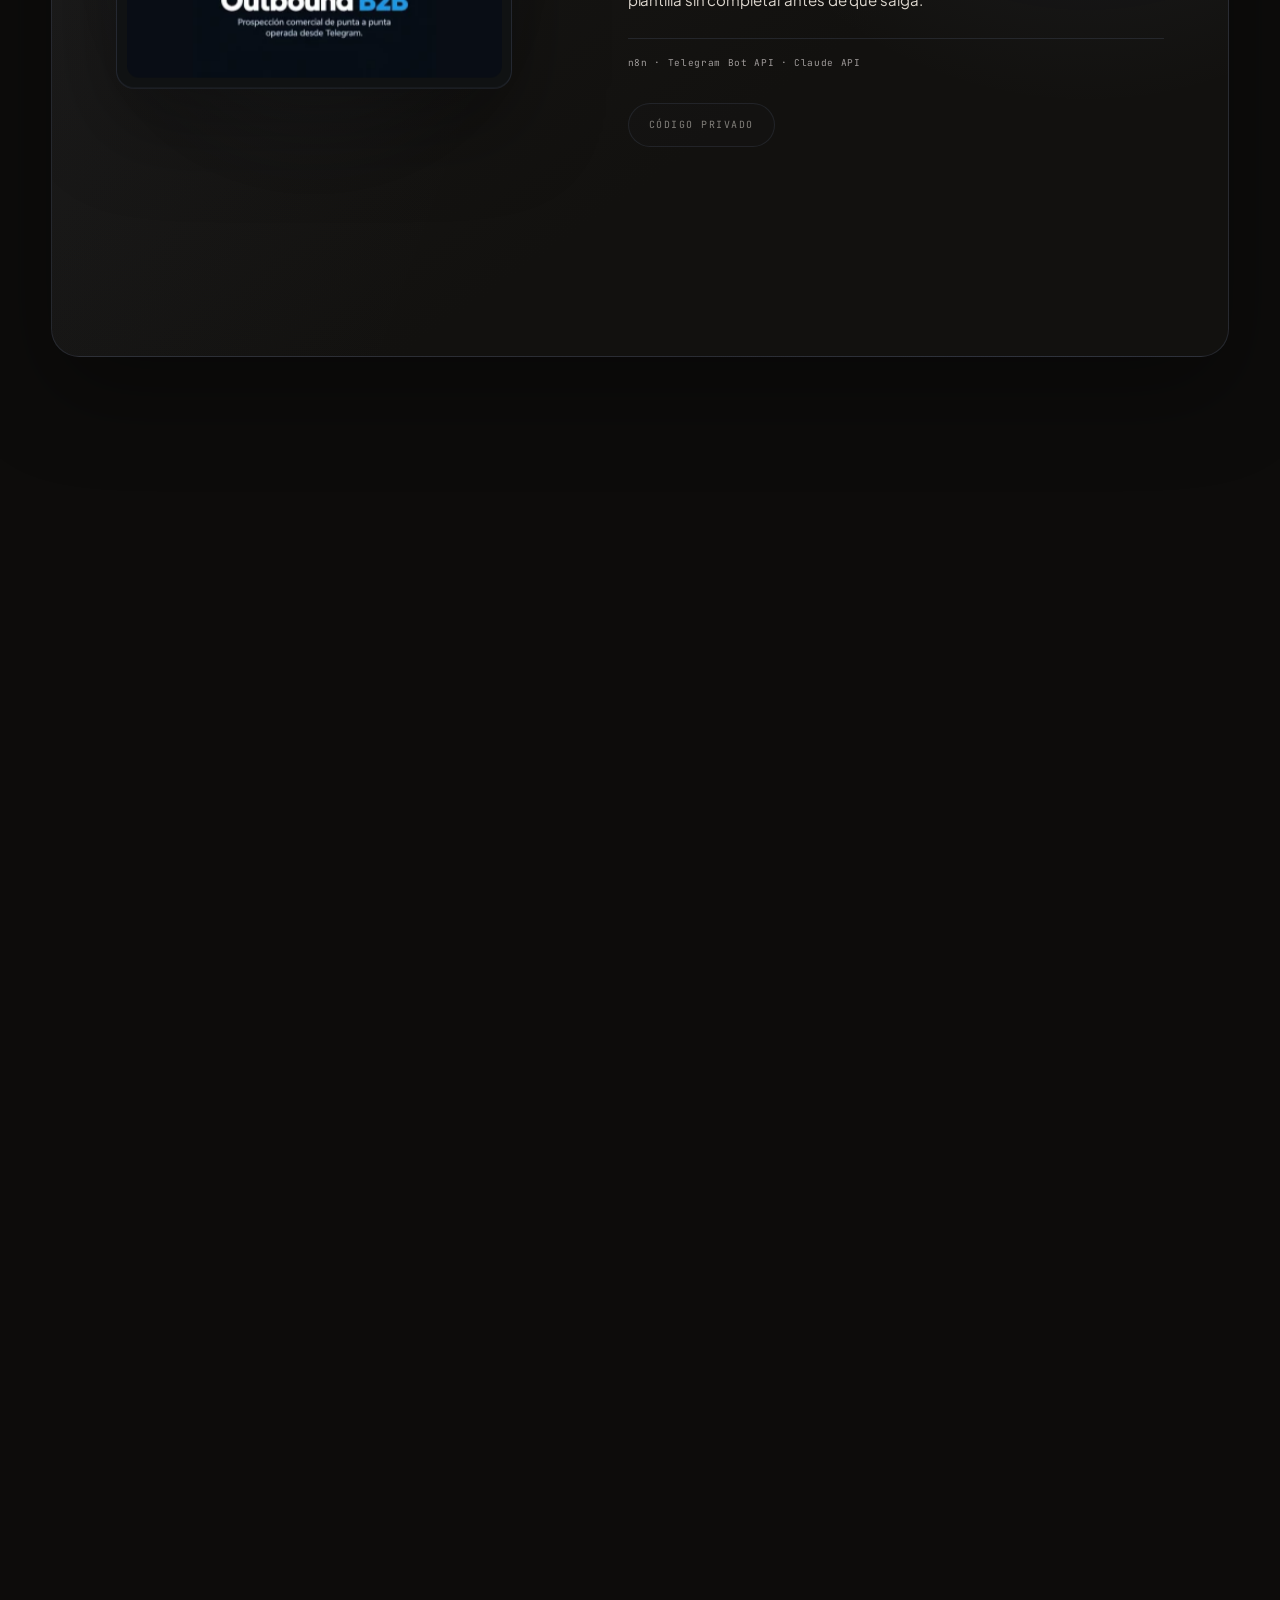
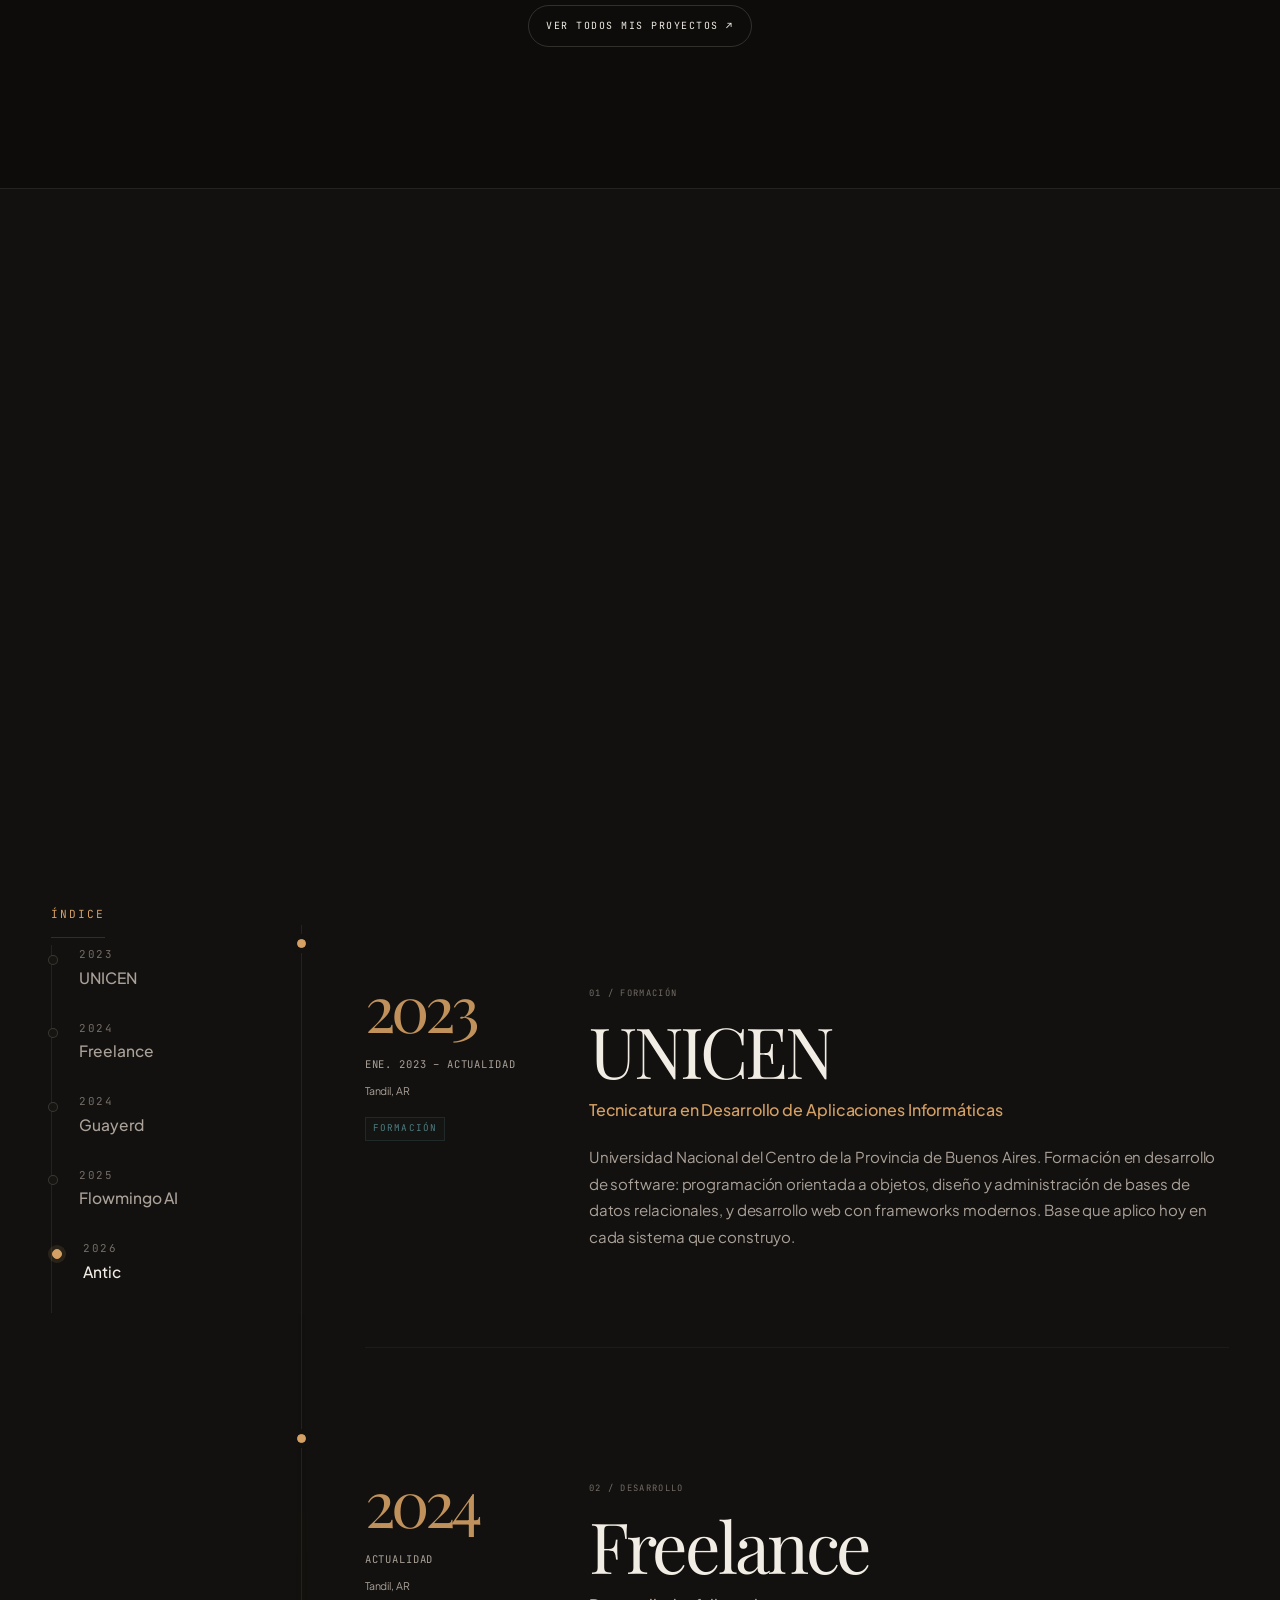
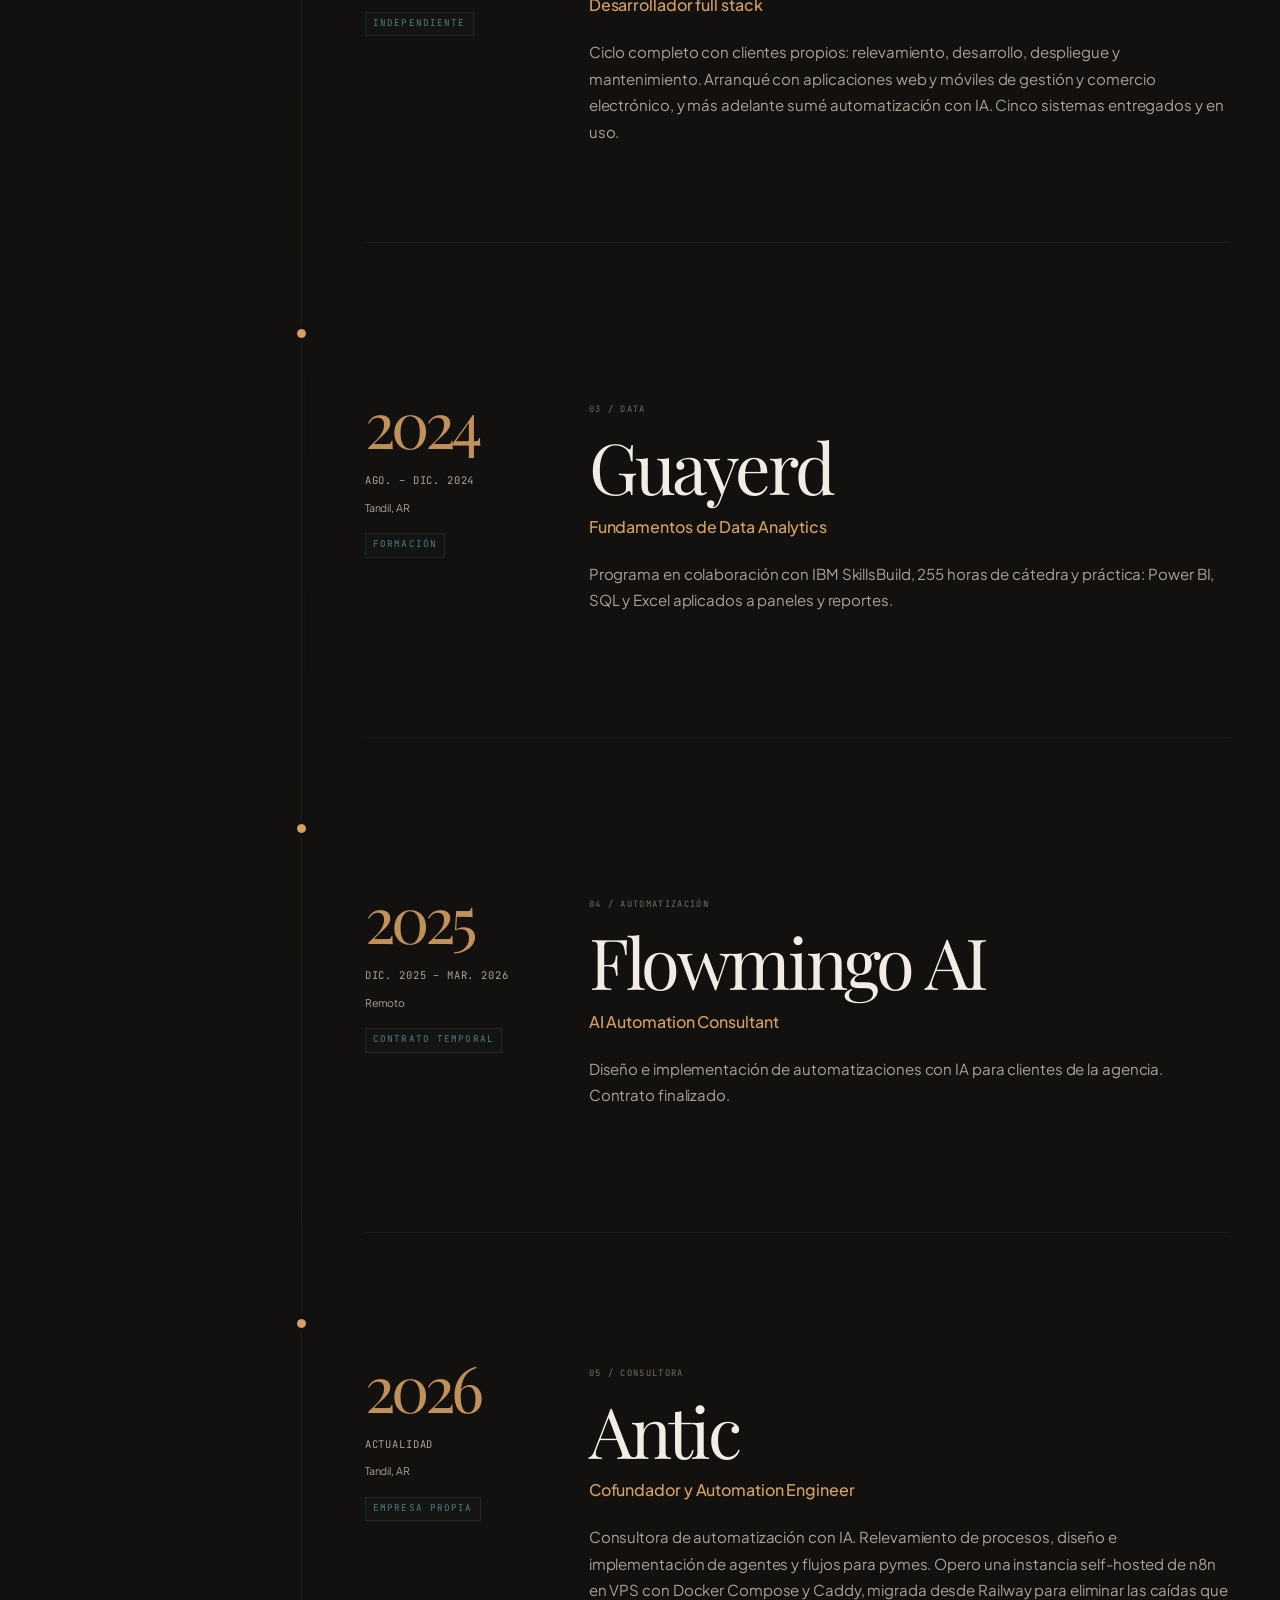
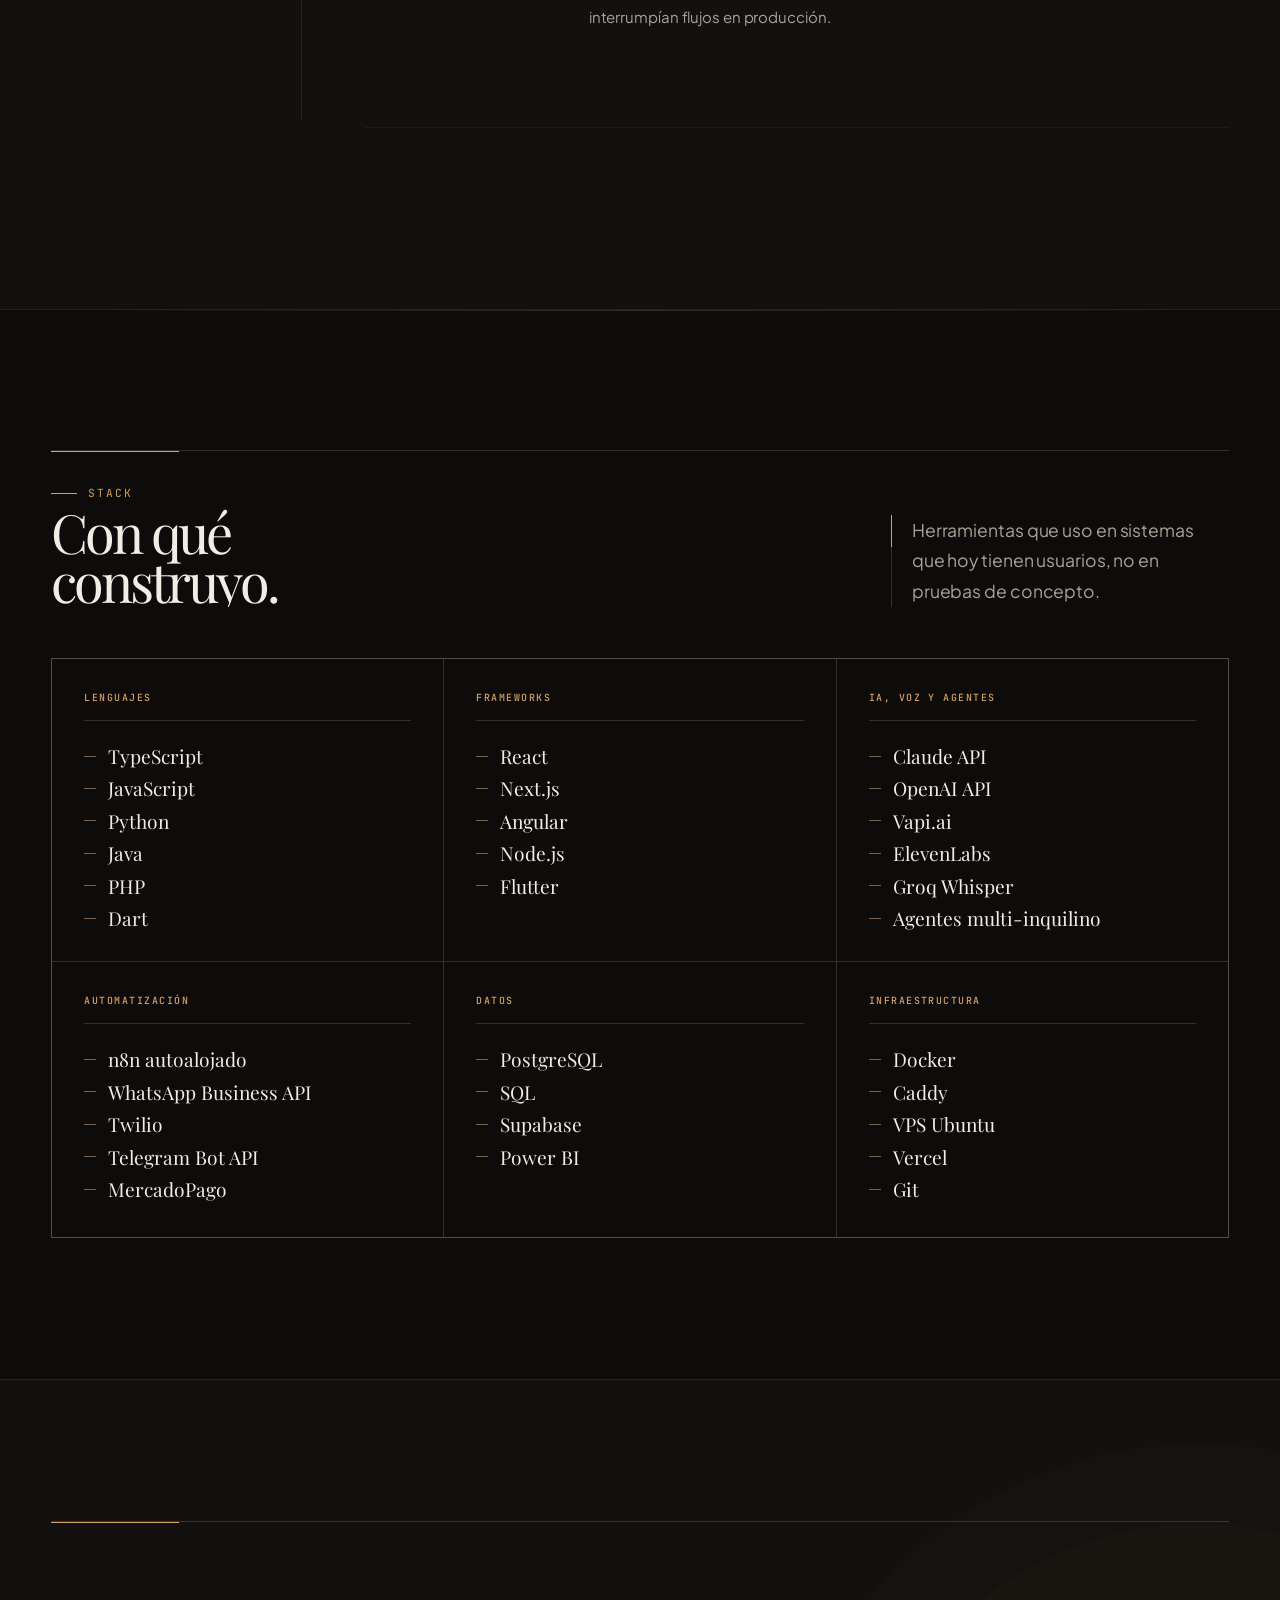
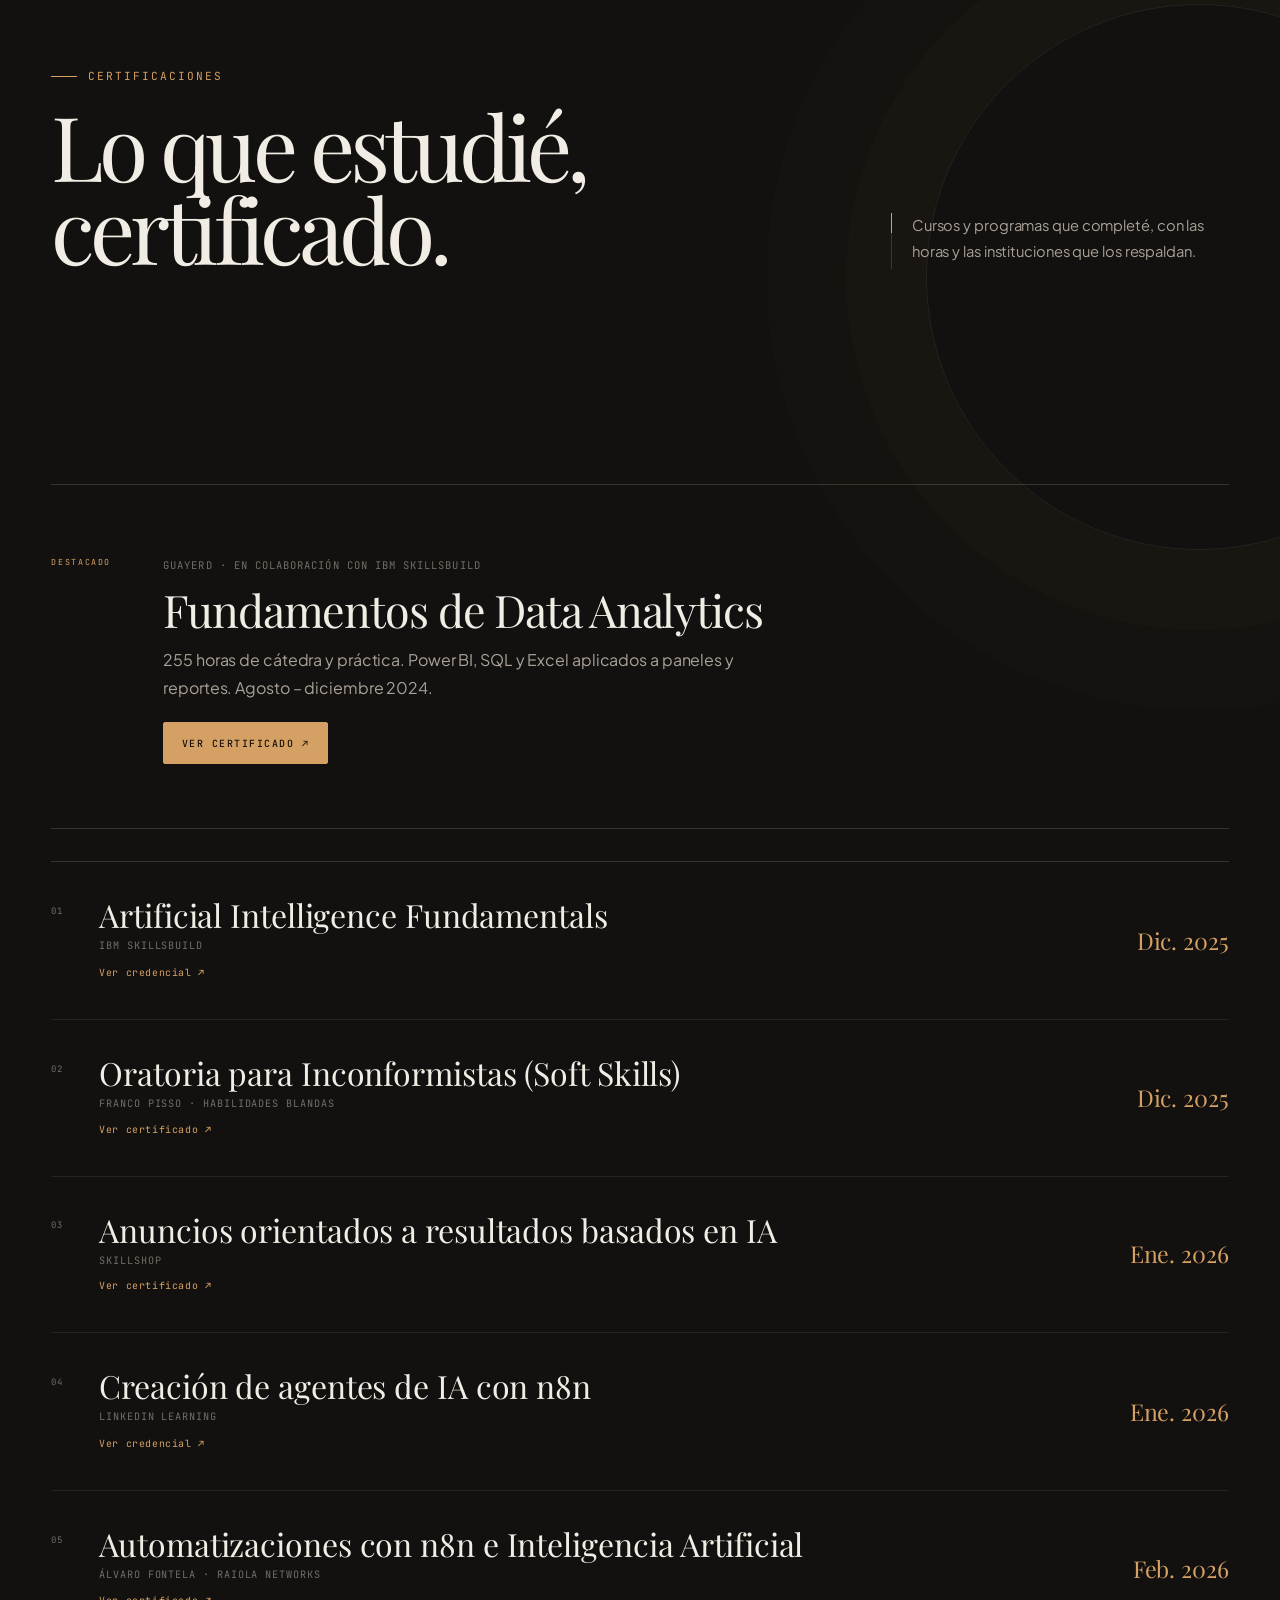
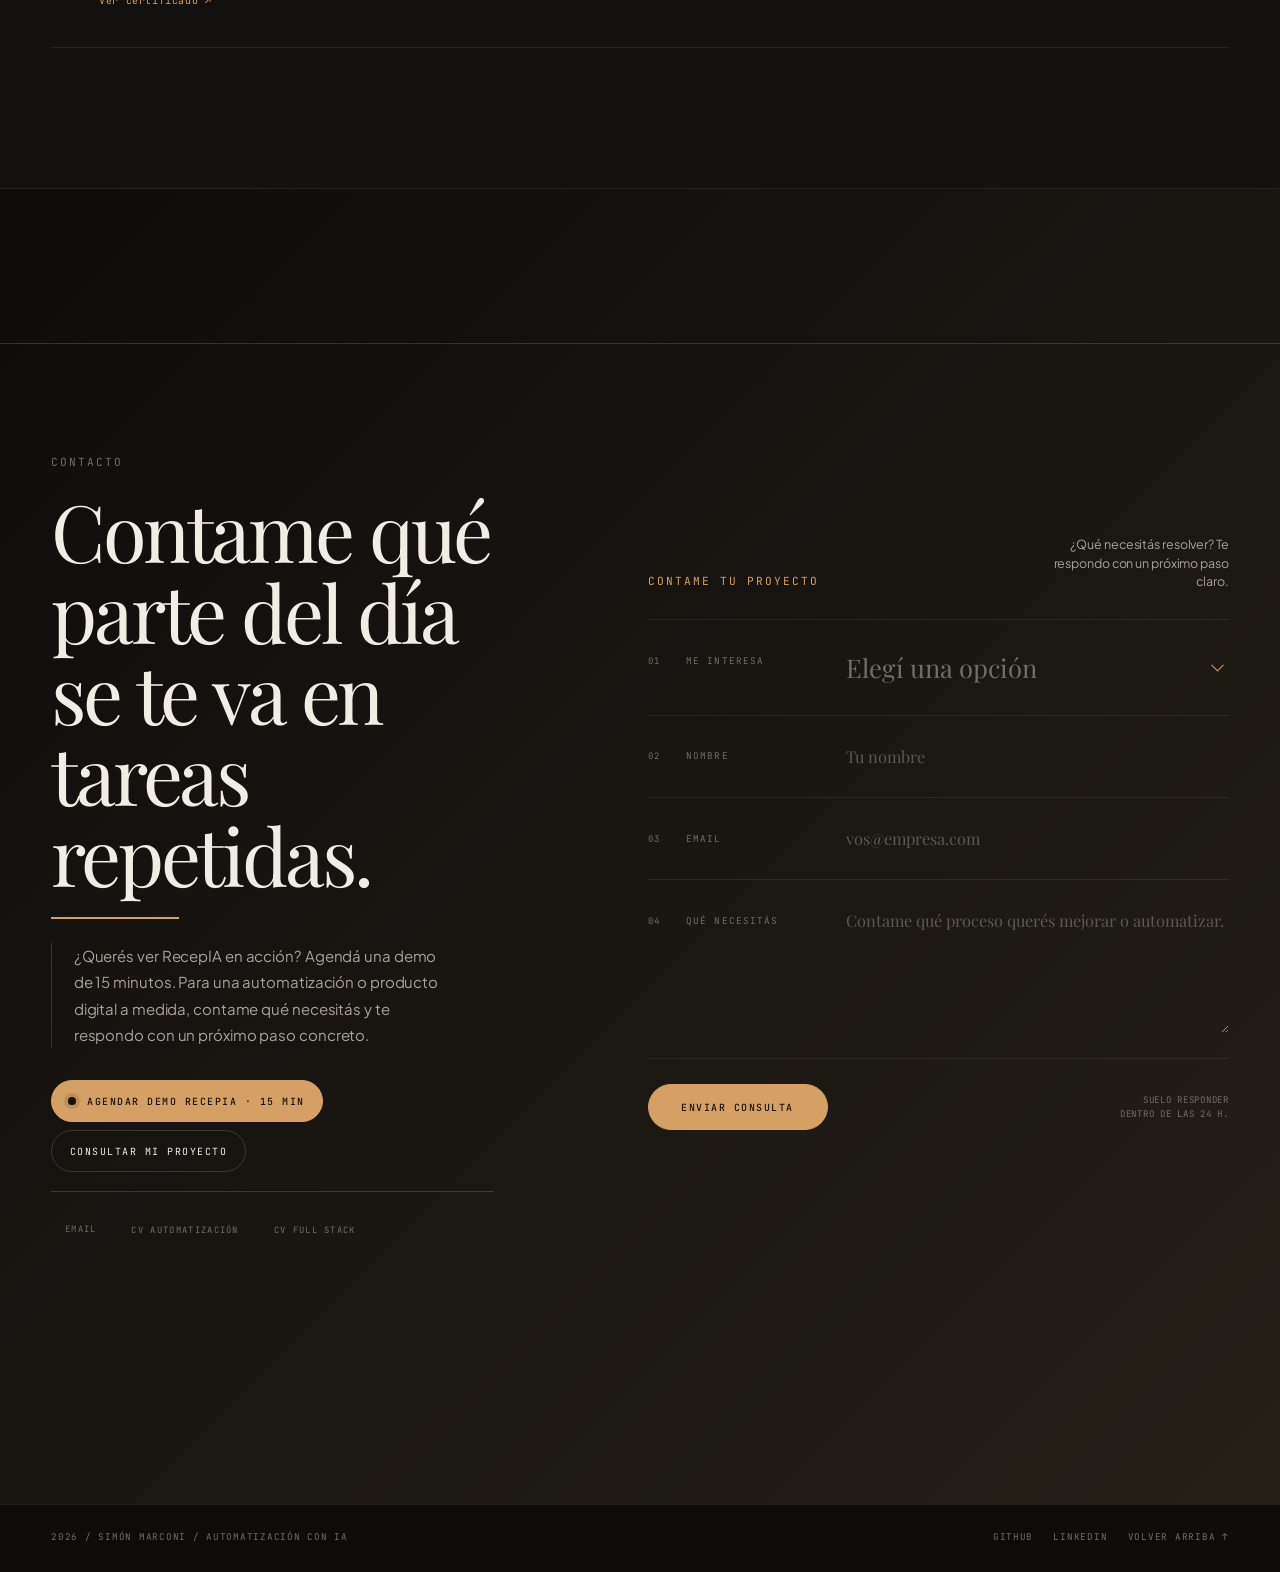
==== commit 3a1d440f: "Acercar título y cuadros del stack" ====
--- a/index.html
+++ b/index.html
@@ -24,7 +24,7 @@
 <link rel="preconnect" href="https://fonts.googleapis.com">
 <link rel="preconnect" href="https://fonts.gstatic.com" crossorigin>
 <link href="https://fonts.googleapis.com/css2?family=Playfair+Display:wght@400;500&family=Plus+Jakarta+Sans:wght@400;500;600&family=JetBrains+Mono:wght@400;500&display=swap" rel="stylesheet">
-<link rel="stylesheet" href="styles.css?v=34">
+<link rel="stylesheet" href="styles.css?v=35">
 <script type="application/ld+json">
 {
   "@context": "https://schema.org",
@@ -425,7 +425,7 @@
   </div>
 </div>
 
-<script src="script.js?v=34"></script>
-<script type="module" src="enhancements.js?v=34"></script>
+<script src="script.js?v=35"></script>
+<script type="module" src="enhancements.js?v=35"></script>
 </body>
 </html>
--- a/styles.css
+++ b/styles.css
@@ -1409,6 +1409,7 @@
 }
 
 /* Six category cards with vertical technology lists. */
+#stack .shead{min-height:0;align-content:end;margin-bottom:clamp(2rem,4vw,3.25rem)}
 #stack .stack{display:grid;grid-template-columns:repeat(3,minmax(0,1fr));gap:1px;border:1px solid var(--line2);background:var(--line2);box-shadow:none}
 #stack .stack::before{display:none}
 #stack .stack .cat,#stack .stack .cat:nth-child(n){position:relative;display:block;min-width:0;min-height:275px;margin:0;padding:2rem clamp(1.3rem,2.5vw,2.5rem);border:0;border-radius:0;background:var(--d0);backdrop-filter:none;overflow:hidden;transform:none;transition:background .3s ease}
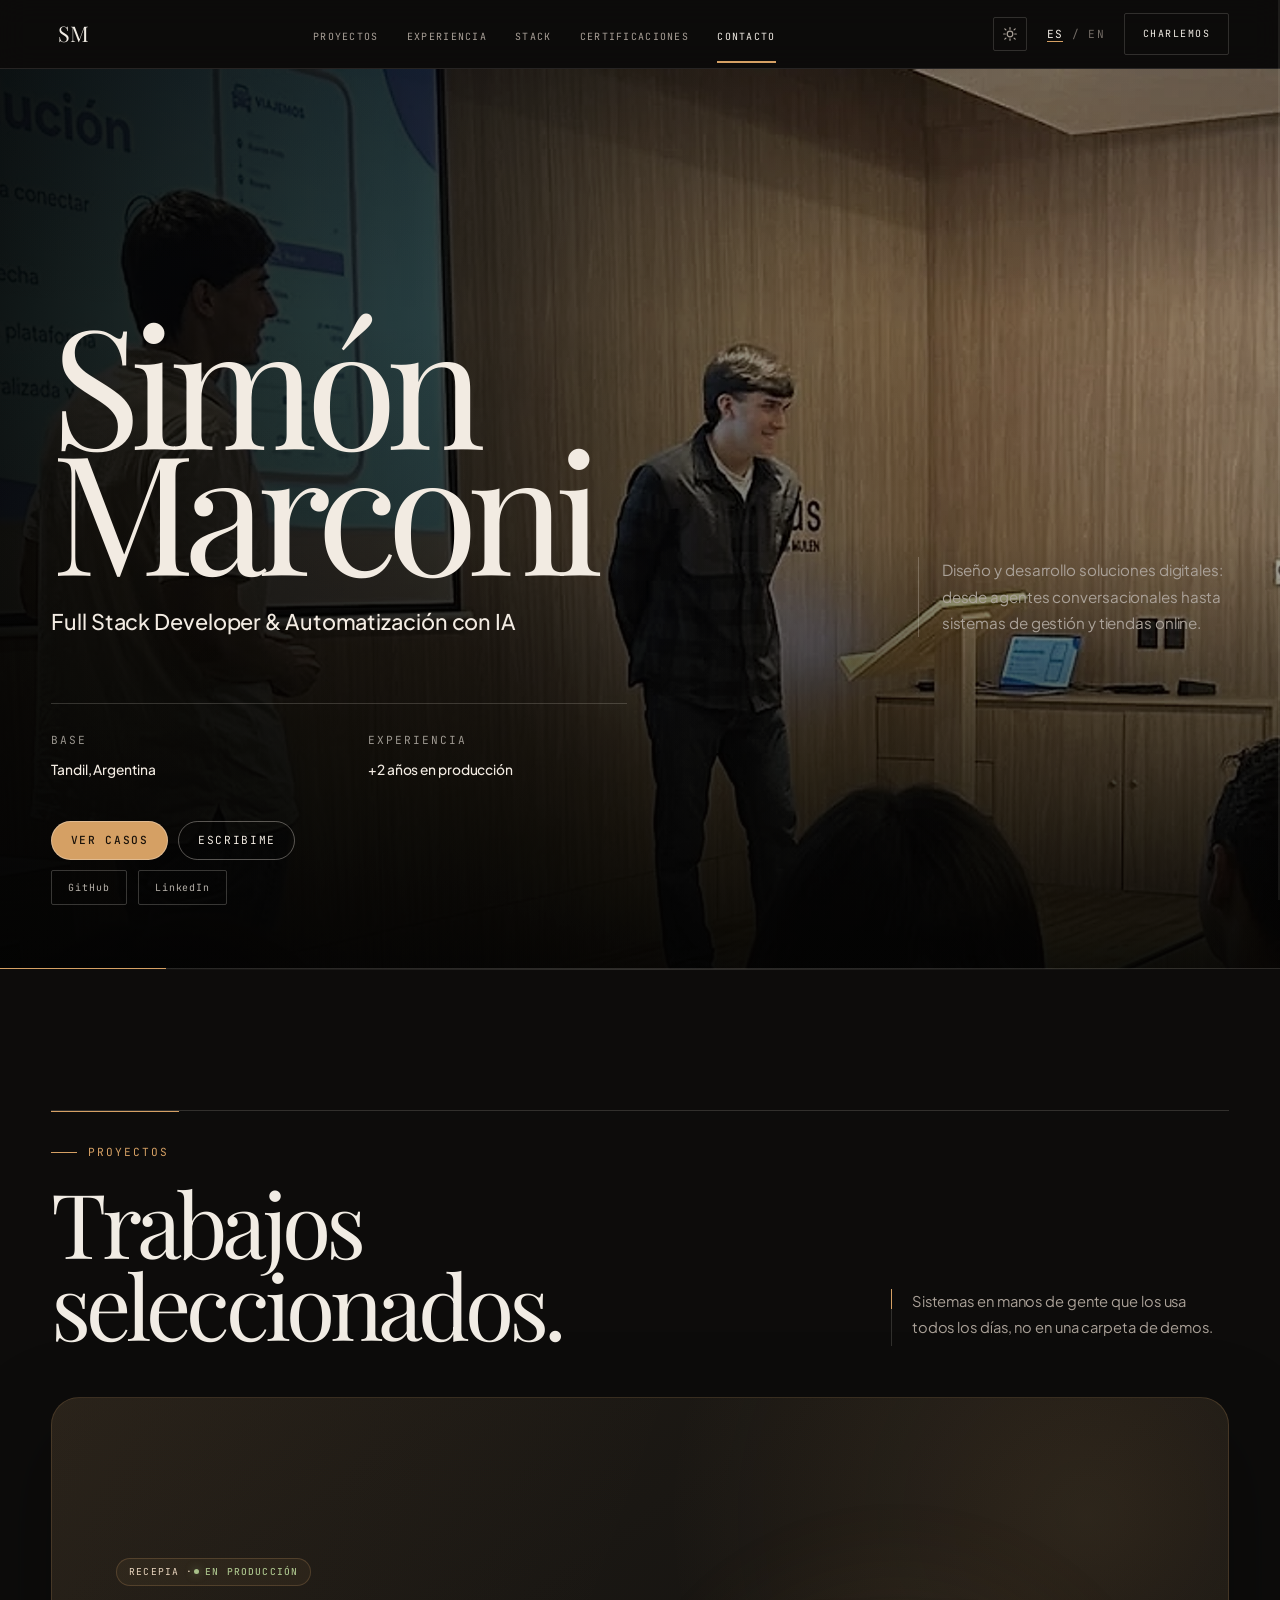
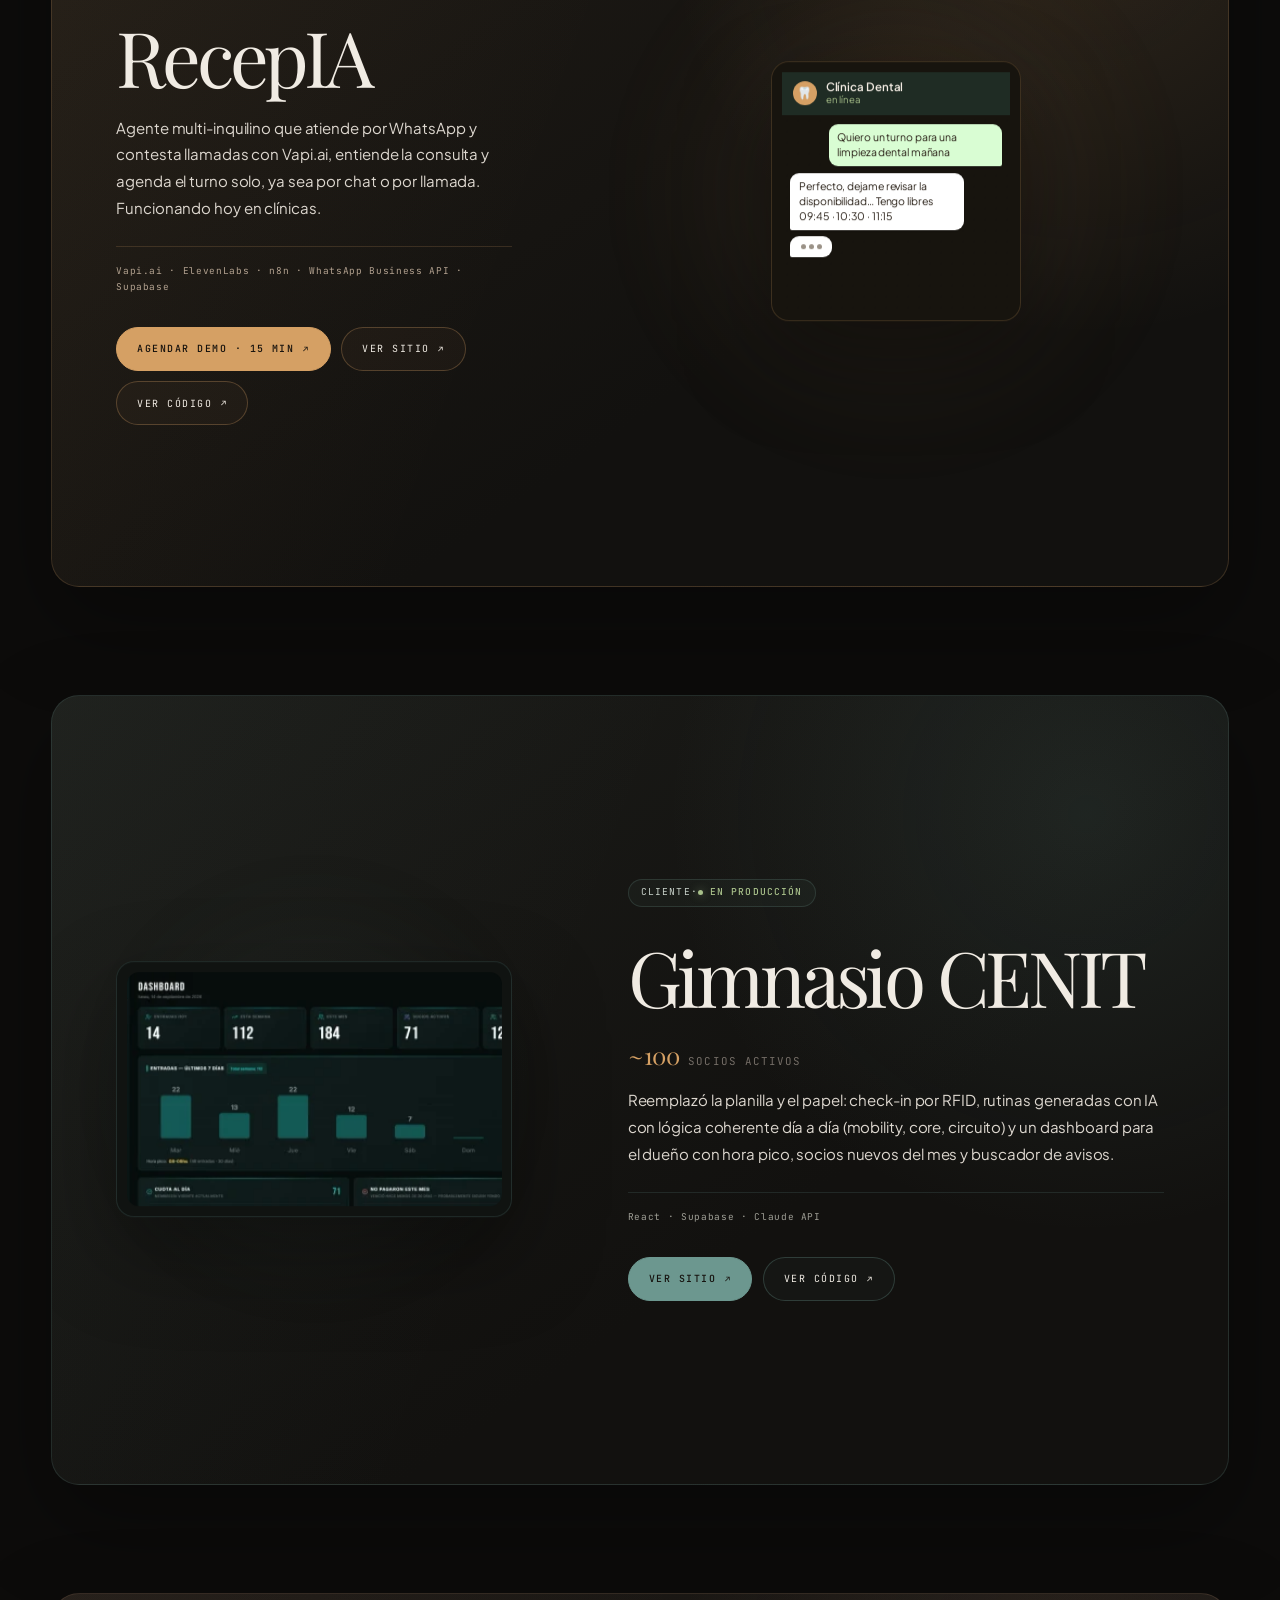
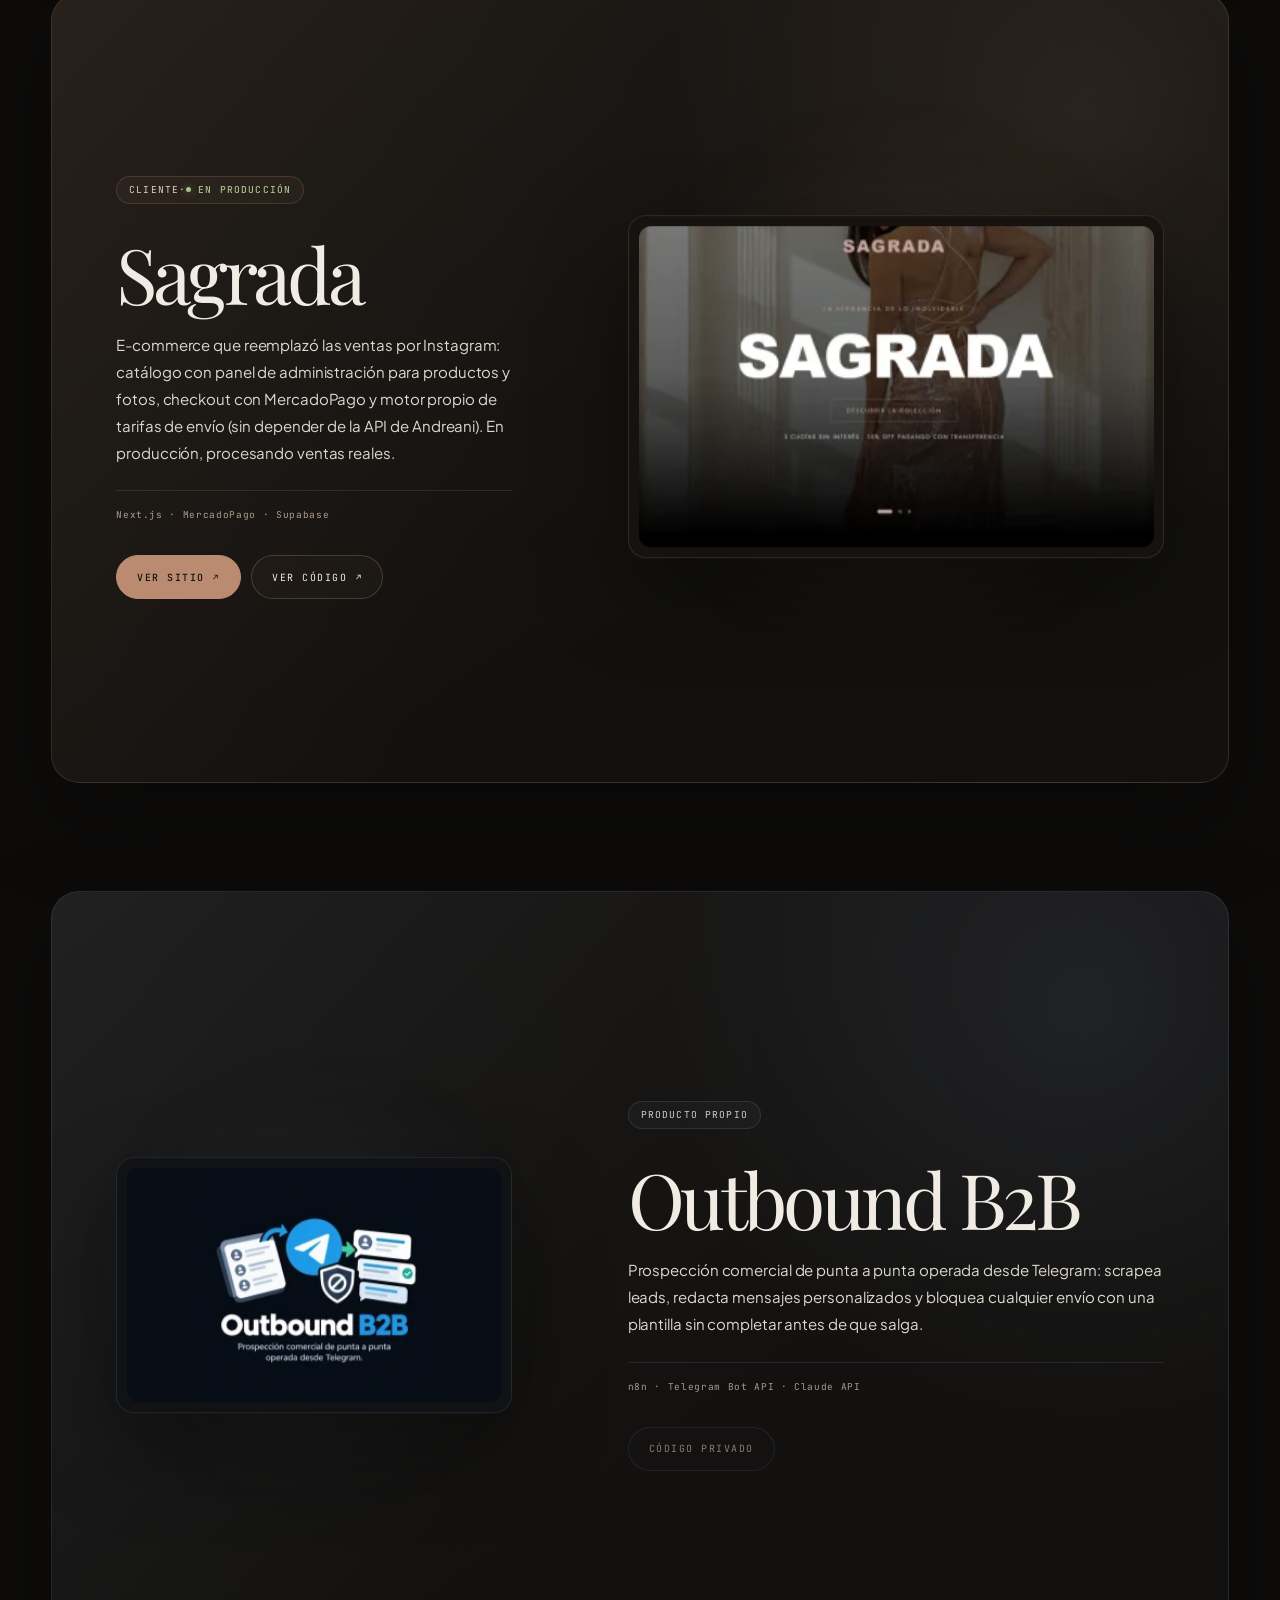
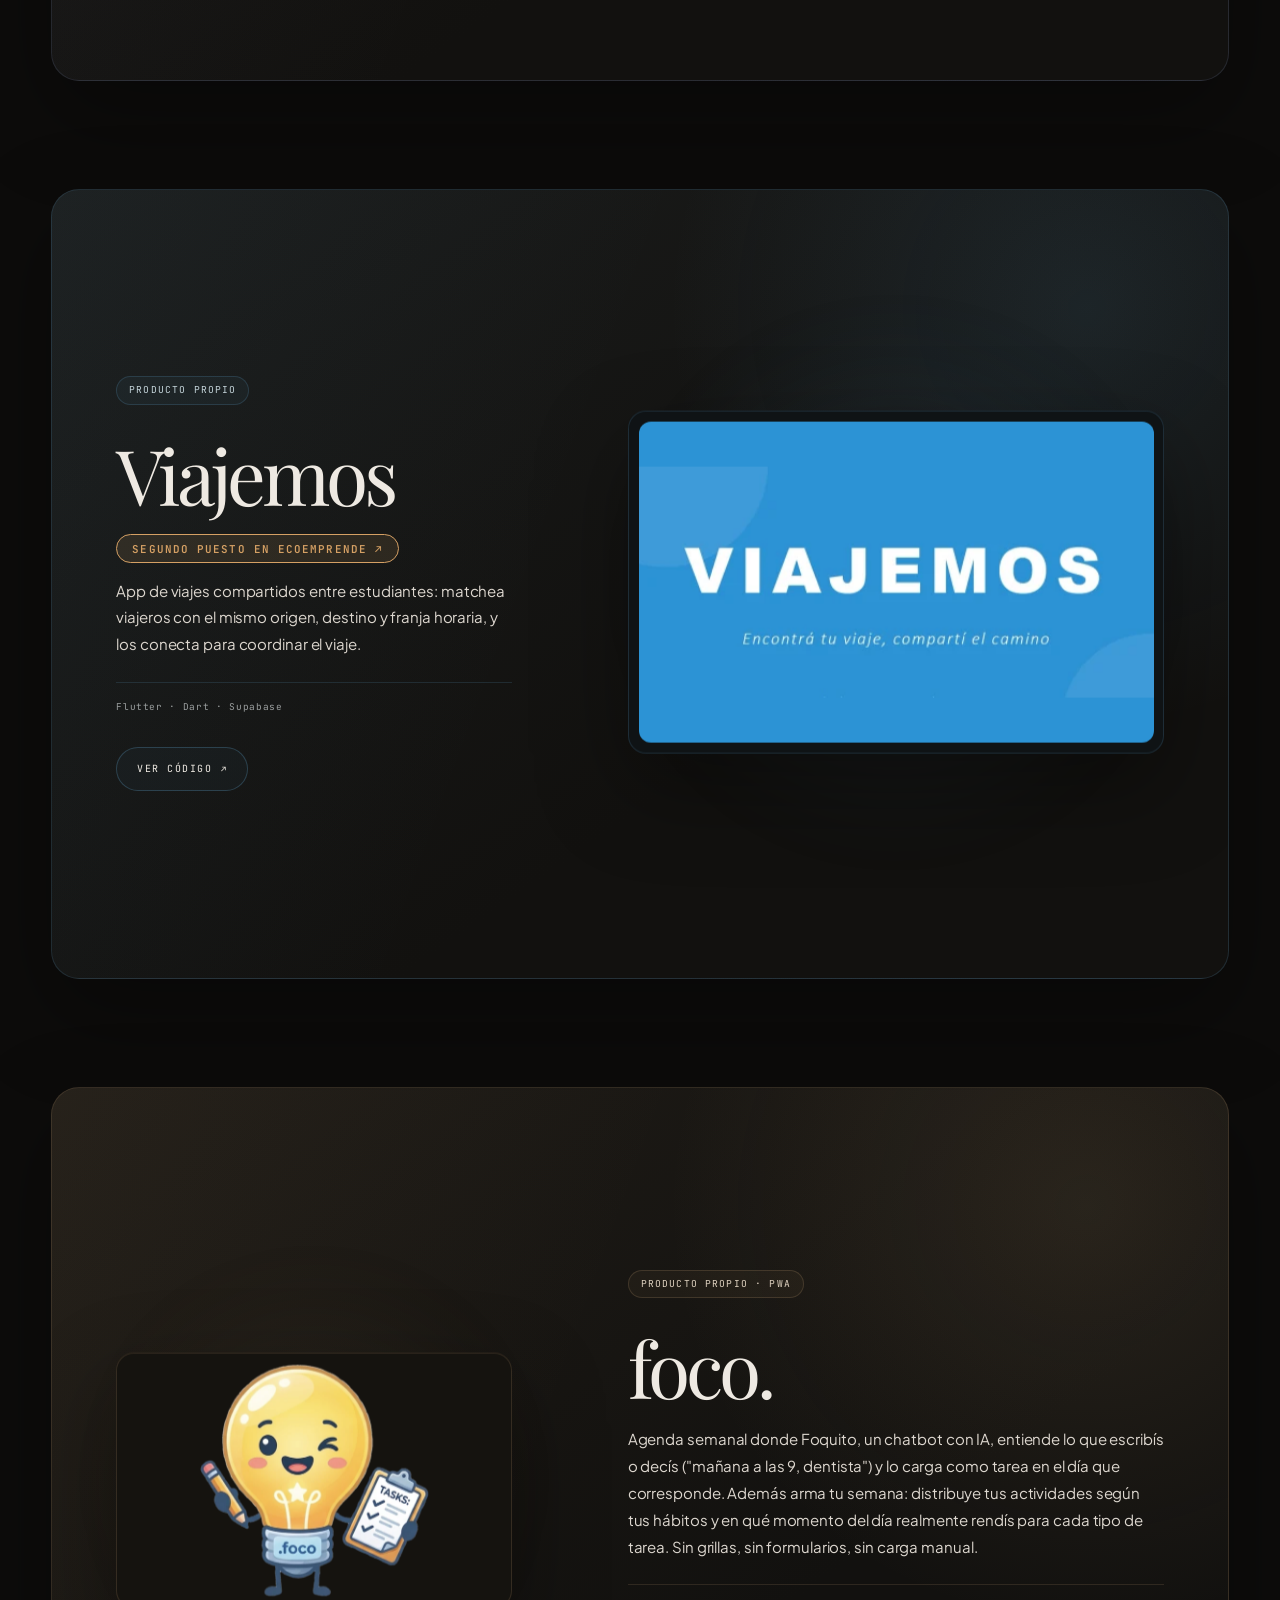
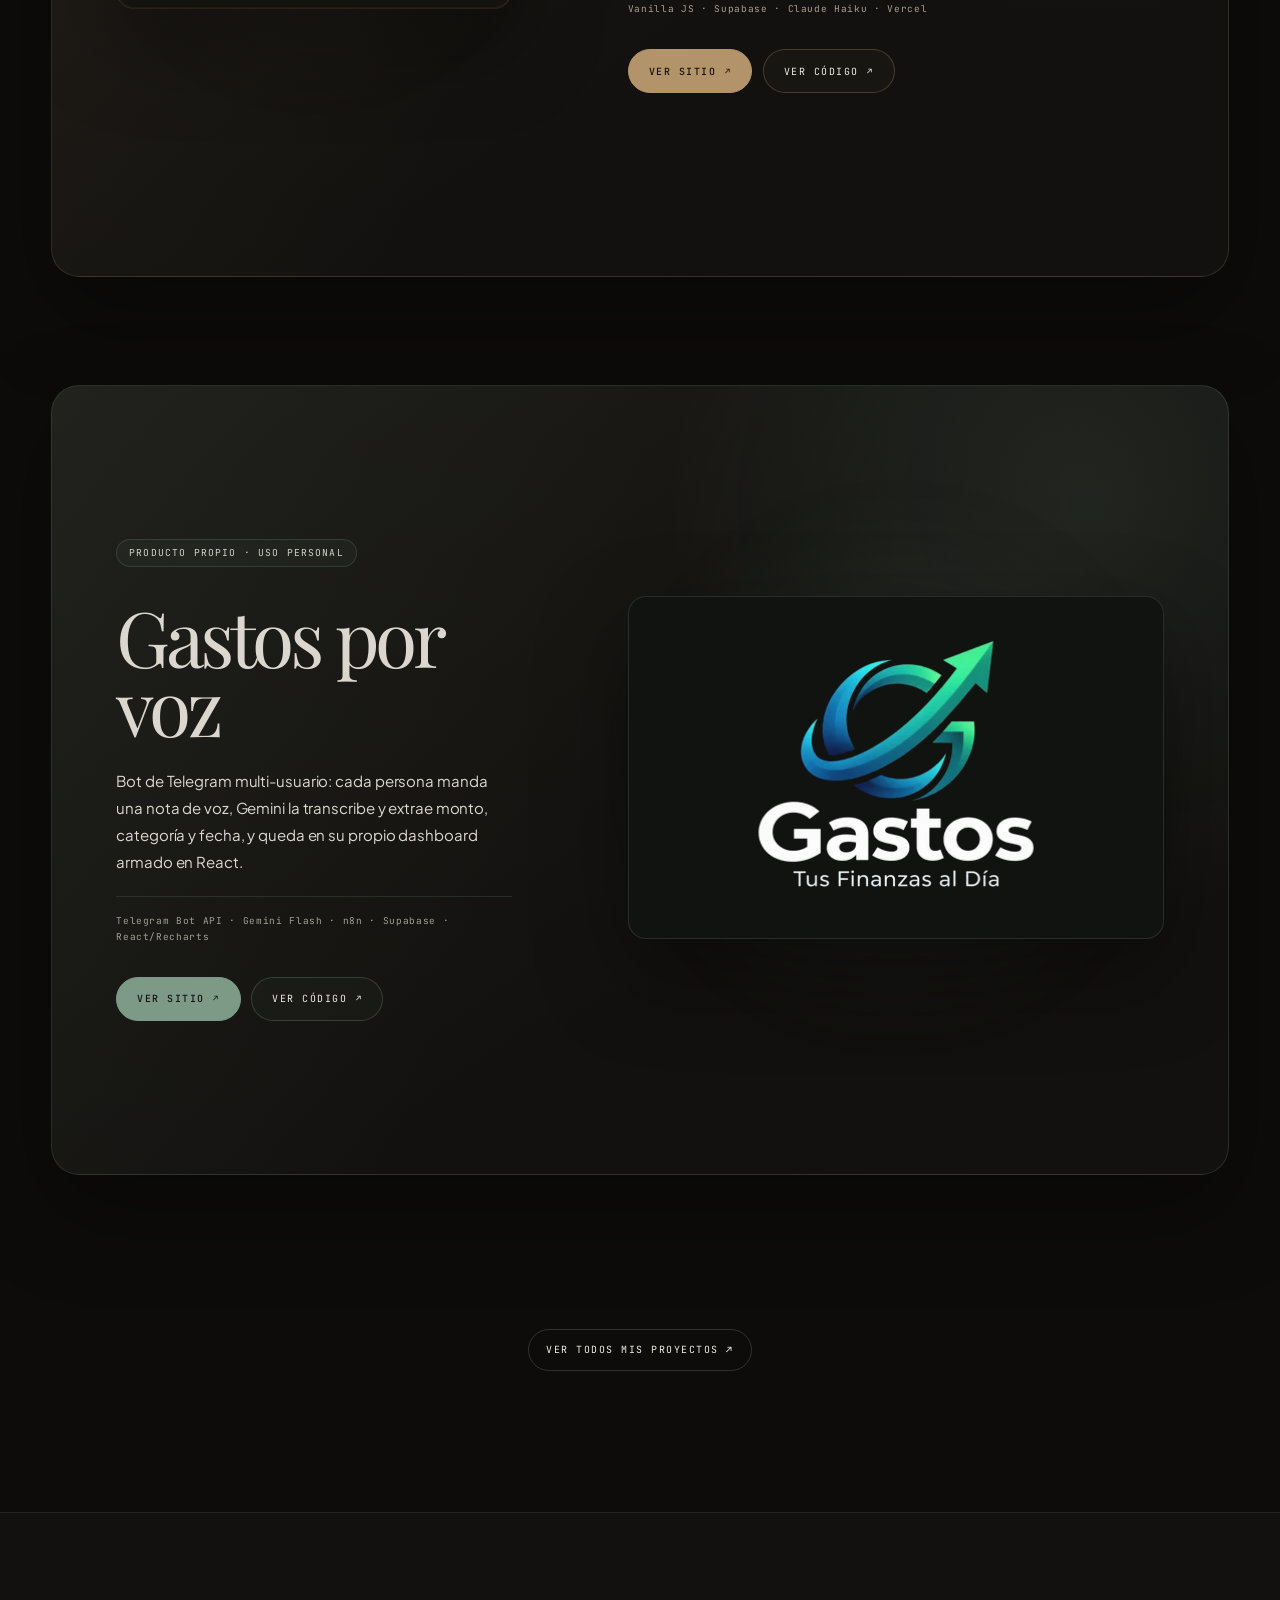
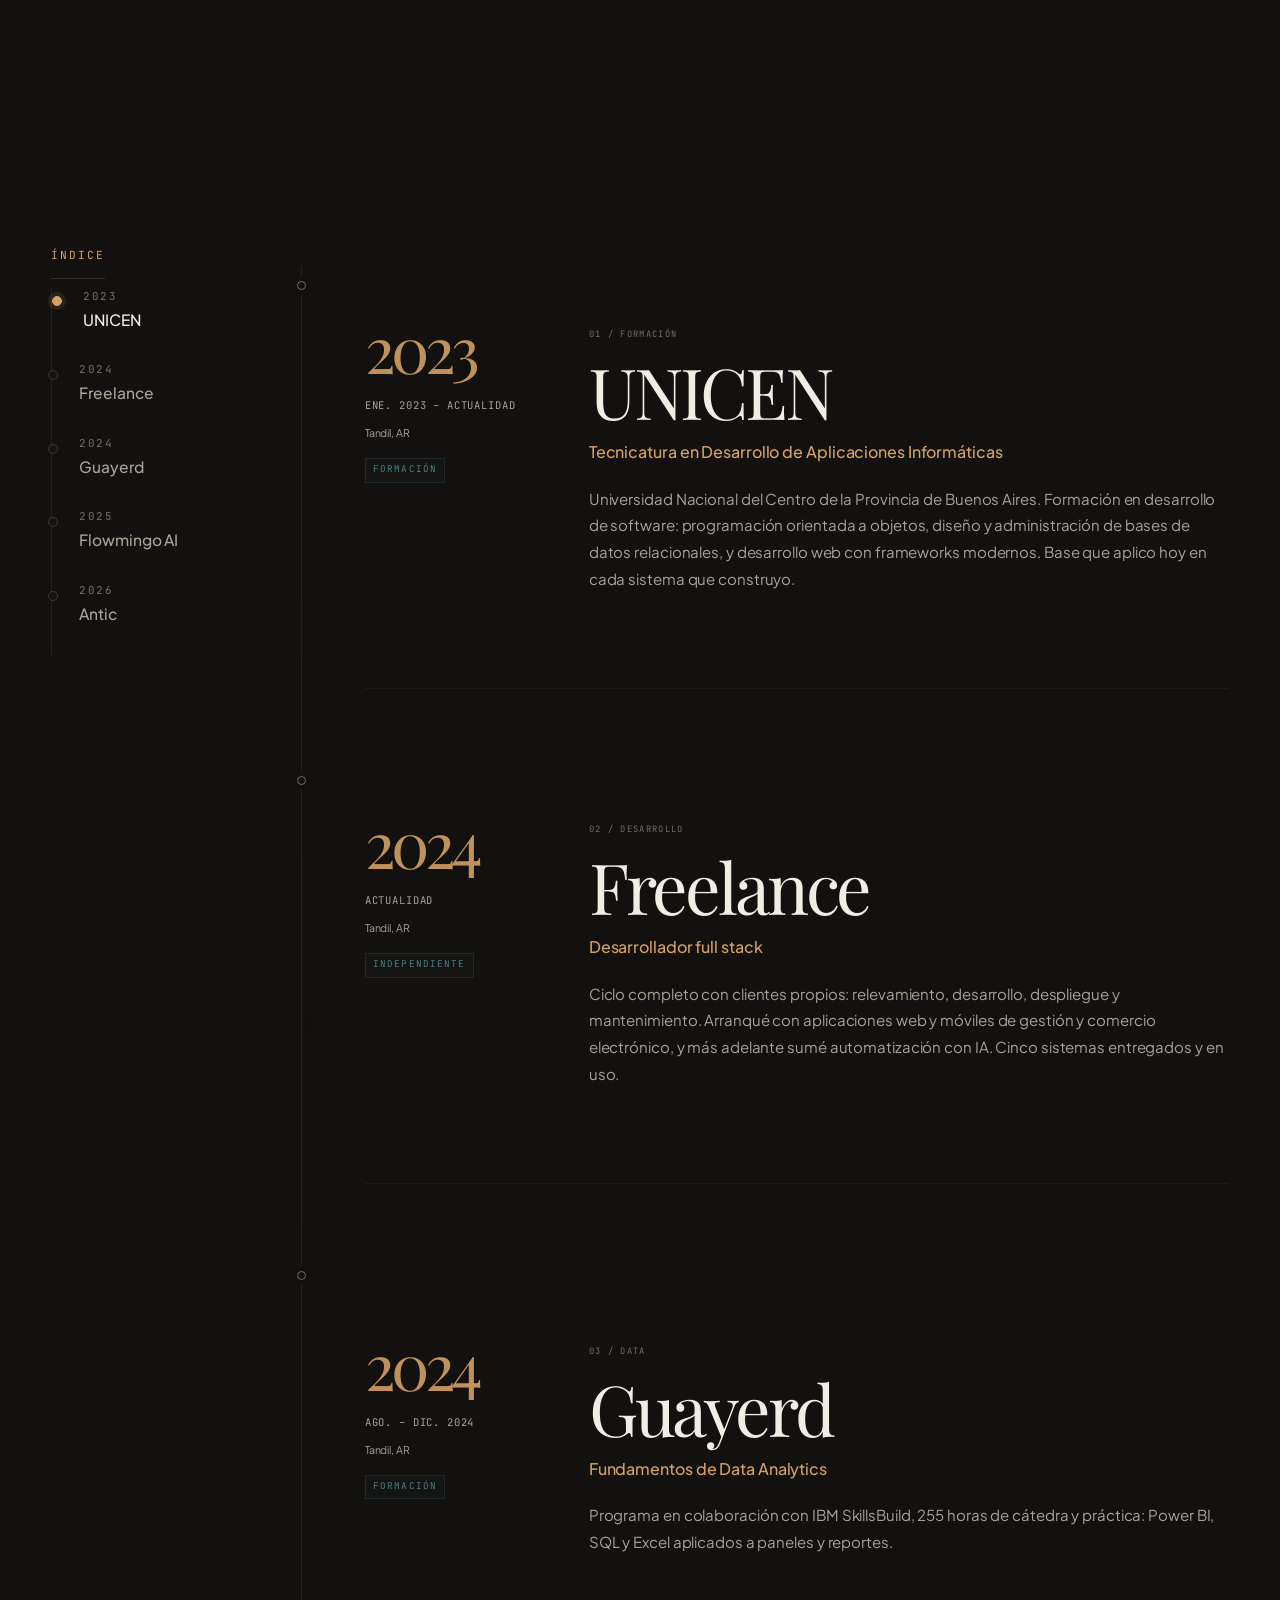
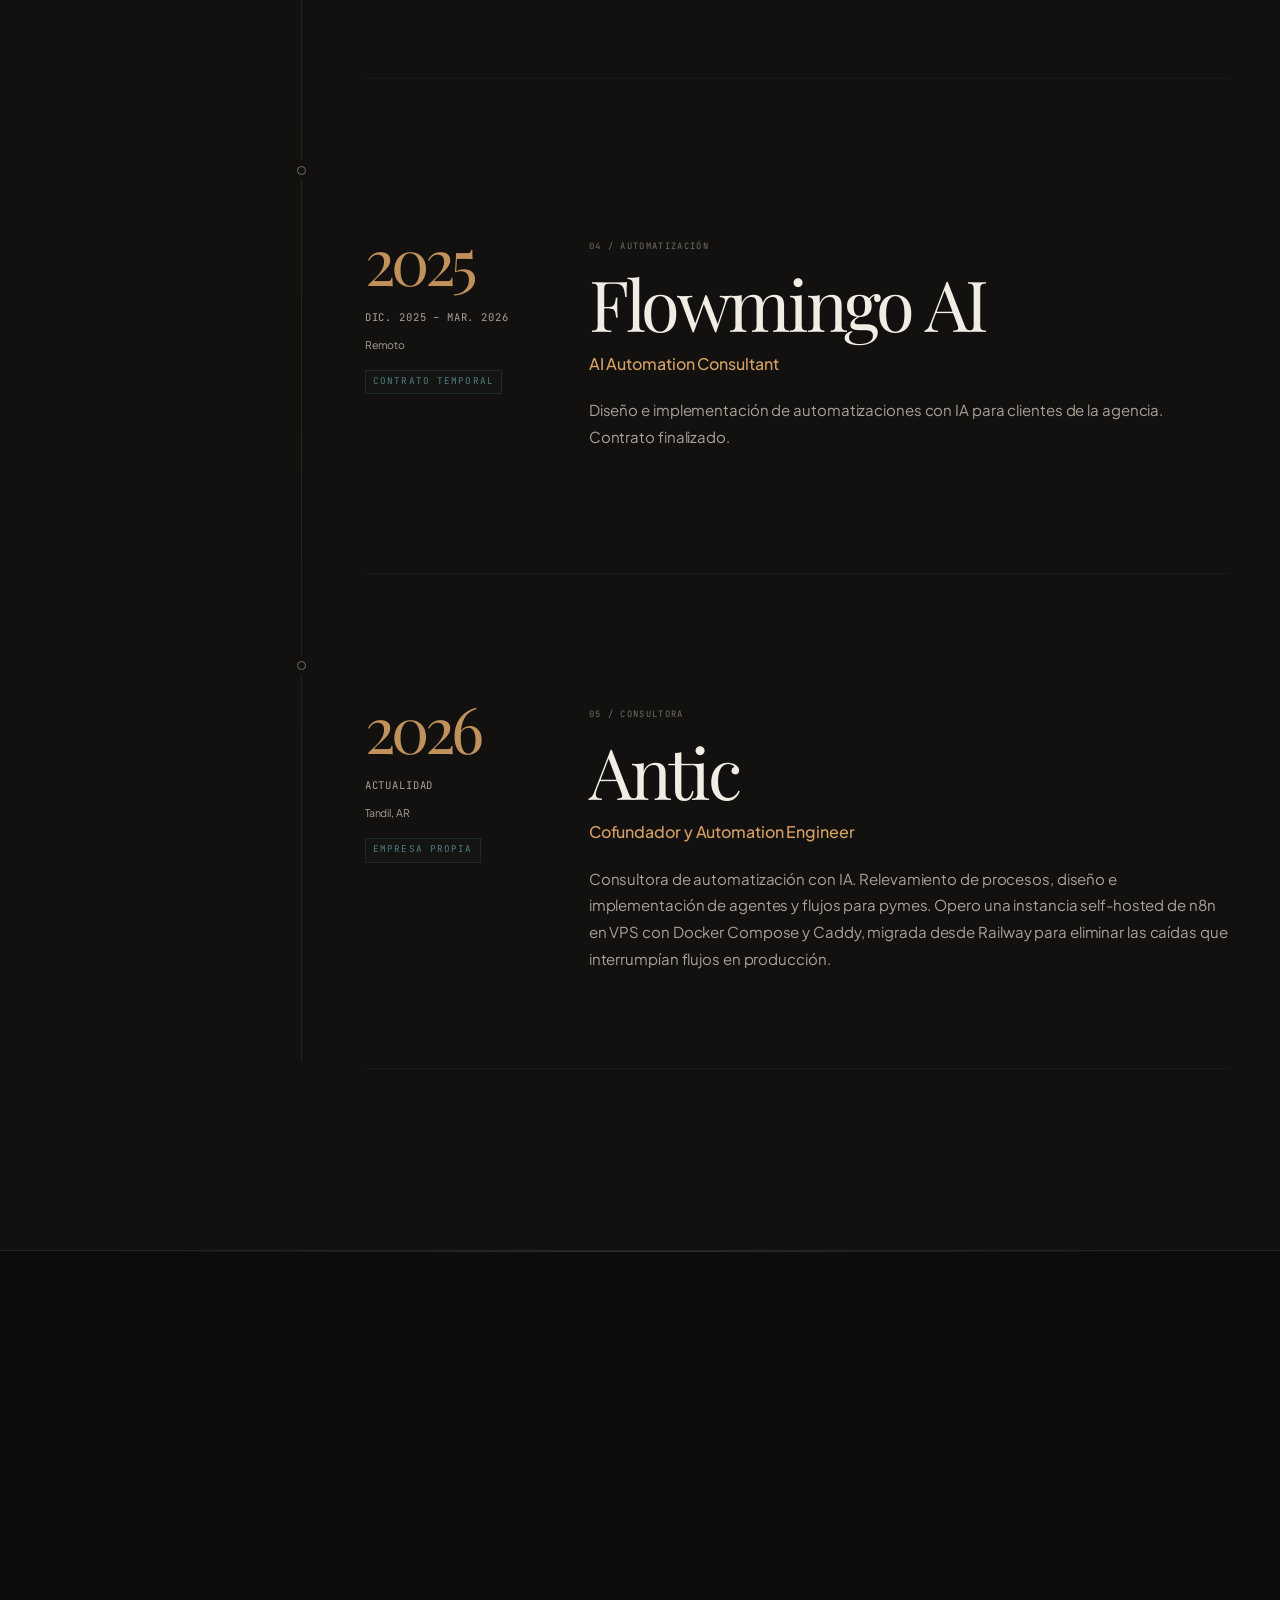
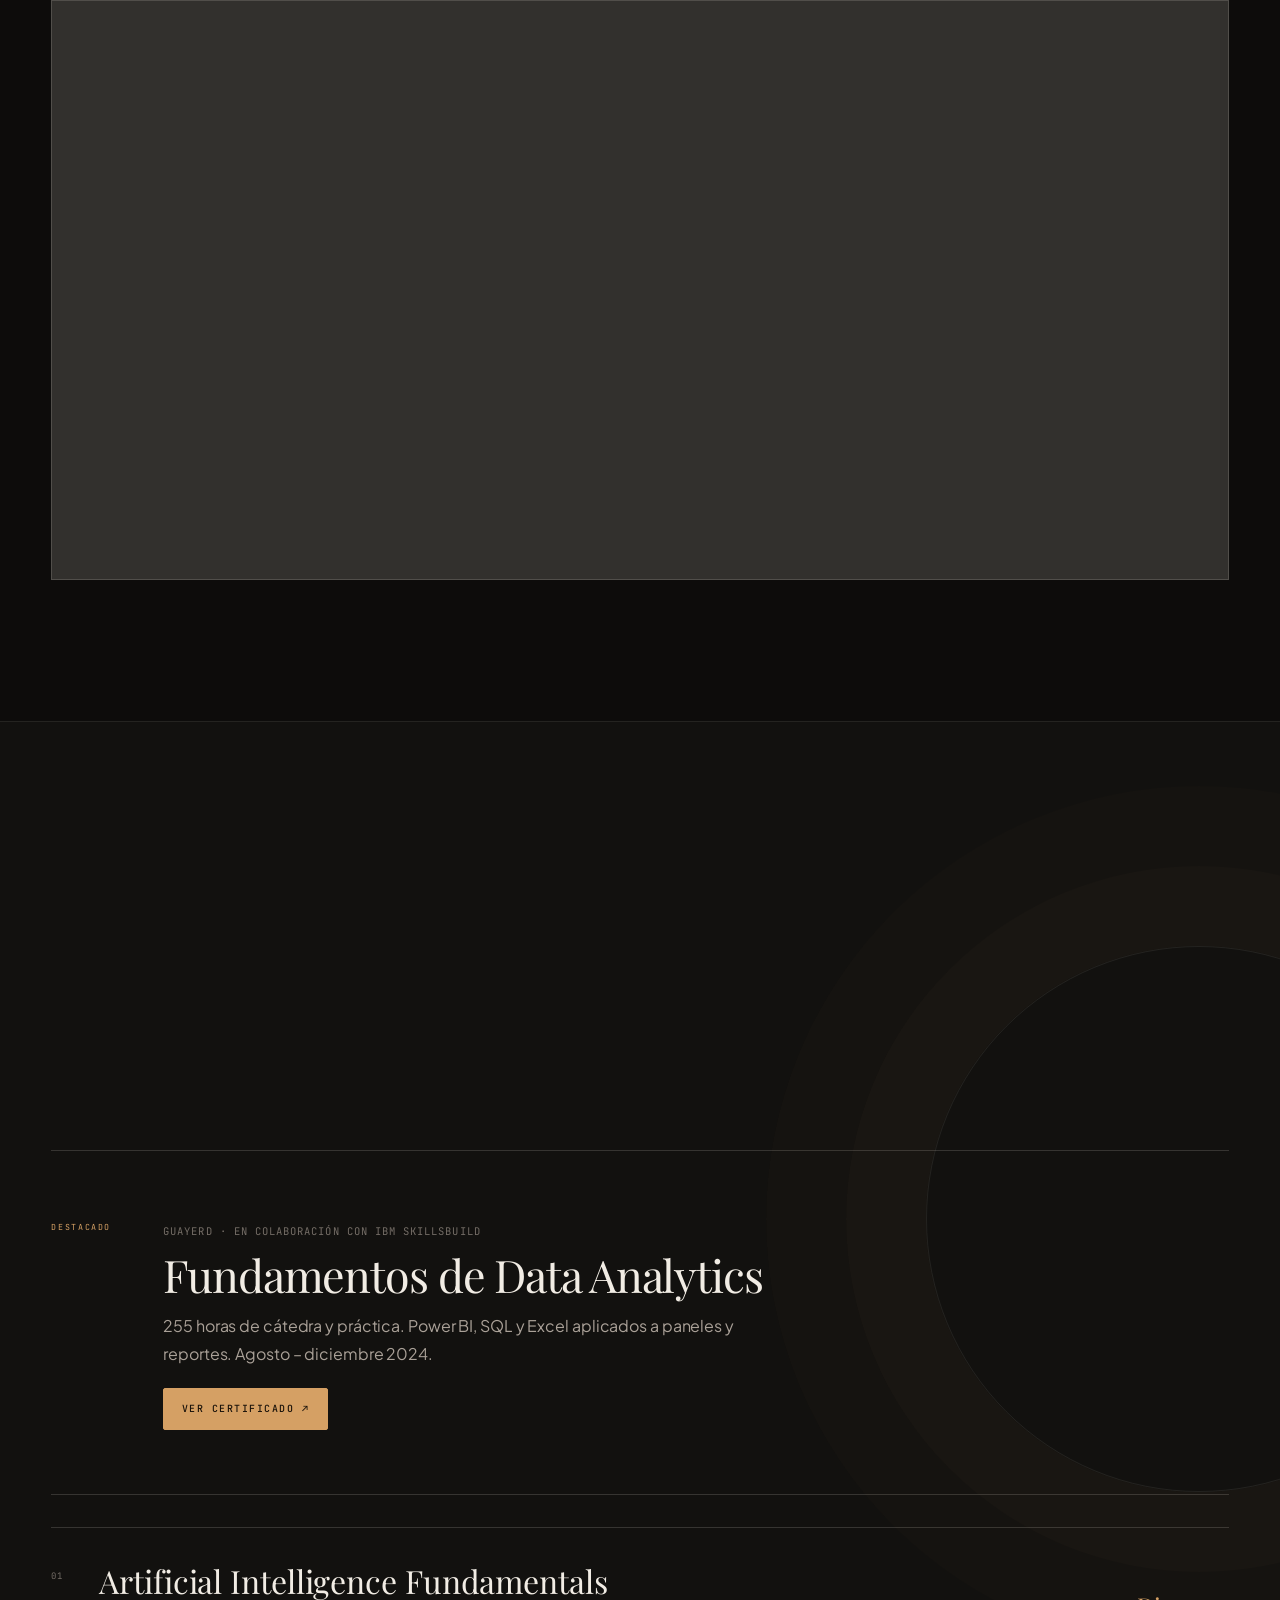
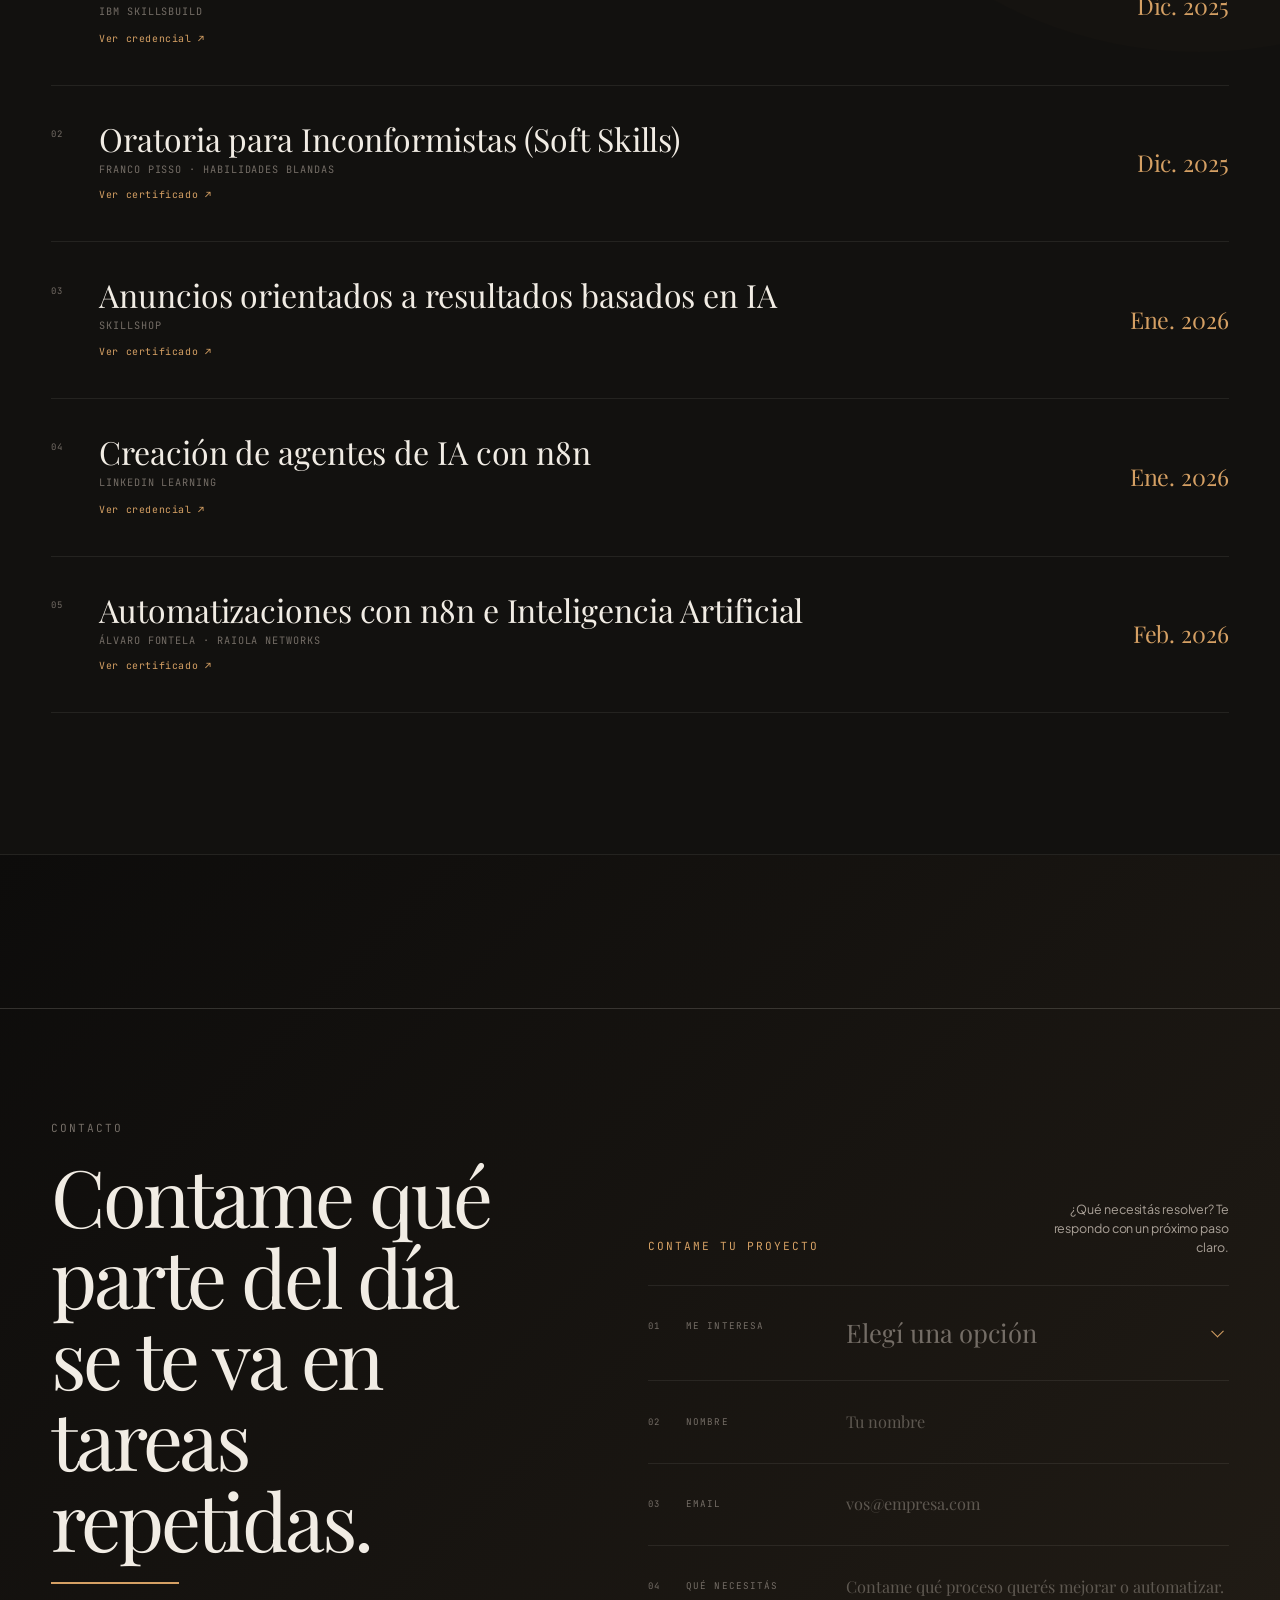
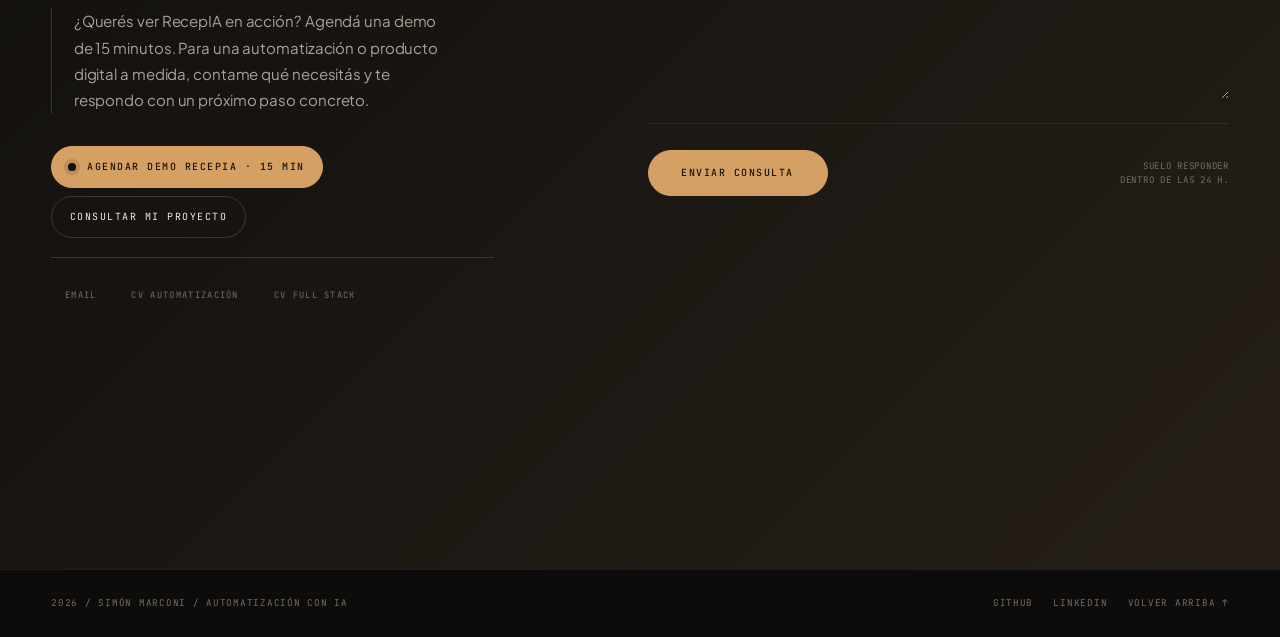
==== commit 7b1b0db2: "Tighten section heading spacing across portfolio" ====
--- a/index.html
+++ b/index.html
@@ -24,7 +24,7 @@
 <link rel="preconnect" href="https://fonts.googleapis.com">
 <link rel="preconnect" href="https://fonts.gstatic.com" crossorigin>
 <link href="https://fonts.googleapis.com/css2?family=Playfair+Display:wght@400;500&family=Plus+Jakarta+Sans:wght@400;500;600&family=JetBrains+Mono:wght@400;500&display=swap" rel="stylesheet">
-<link rel="stylesheet" href="styles.css?v=35">
+<link rel="stylesheet" href="styles.css?v=36">
 <script type="application/ld+json">
 {
   "@context": "https://schema.org",
--- a/styles.css
+++ b/styles.css
@@ -1098,7 +1098,7 @@
 .band::before{display:none}
 .b-flat,.b-deep,#proyectos,#experiencia,#stack,#certificaciones,#contacto{background:var(--d0)}
 #experiencia,#certificaciones{background:var(--d1)}
-.band .shead{grid-template-columns:minmax(0,1.2fr) minmax(16rem,.55fr);gap:clamp(2rem,8vw,8rem);padding-top:1.4rem;margin-bottom:clamp(4rem,8vw,7rem);border-color:var(--line2)}
+.band .shead{grid-template-columns:minmax(0,1.2fr) minmax(16rem,.55fr);gap:clamp(2rem,8vw,8rem);padding-top:1.4rem;margin-bottom:clamp(2rem,4vw,3.25rem);border-color:var(--line2)}
 .shead .mono{color:var(--acc-ink)}
 .shead h2{max-width:11ch;margin-top:1.15rem;font-size:clamp(3rem,7vw,6.2rem);line-height:.92;letter-spacing:-.055em}
 .shead>p{align-self:end;max-width:38ch;padding:0 0 .3rem 1.25rem;font-size:.92rem;line-height:1.75;border-color:var(--line2)}
@@ -1138,7 +1138,7 @@
 .projects-more{justify-content:center;margin-top:3rem}
 
 /* Experience: preserve the successful continuous timeline, reduce visual noise */
-#experiencia .shead{margin-bottom:clamp(4rem,8vw,7rem)}
+#experiencia .shead{margin-bottom:clamp(2rem,4vw,3.25rem)}
 #experiencia .tl{grid-template-columns:10rem minmax(0,1fr);gap:clamp(3rem,7vw,7rem)}
 #experiencia .tlx>.mono{color:var(--acc-ink)}
 #experiencia .tlx li{padding-bottom:1.7rem}
@@ -1204,7 +1204,7 @@
 }
 @media(max-width:680px){
   .wrap{padding-inline:1.25rem}.band{padding-block:5.5rem}
-  .band .shead{grid-template-columns:1fr;gap:1.5rem;margin-bottom:4rem}.shead h2{font-size:clamp(2.9rem,15vw,4.5rem)}.shead>p{padding-left:1rem}
+  .band .shead{grid-template-columns:1fr;gap:1.5rem;margin-bottom:2rem}.shead h2{font-size:clamp(2.9rem,15vw,4.5rem)}.shead>p{padding-left:1rem}
   .hero{min-height:720px}.hero-img{background-position:64% center}.hero h1{font-size:clamp(4.5rem,23vw,7rem)}
   .hero .facts{grid-template-columns:1fr;gap:1.2rem}.hero .fact{padding-bottom:1rem;border-bottom:1px solid rgba(241,235,225,.14)}
   .pstack-card{padding:4rem 0}.pstack-card .ptitle{font-size:clamp(3rem,15vw,4.4rem);padding-right:2.5rem}.pstack-card::before{top:4.3rem}
@@ -1269,7 +1269,7 @@
 #experiencia,#certificaciones{background-color:var(--d1)}
 .band{position:relative}
 .band>.wrap{position:relative;z-index:1}
-.band .shead{min-height:clamp(280px,36vw,480px);align-content:center}
+.band .shead{min-height:0;align-content:end}
 .shead .mono{display:inline-flex;align-items:center;gap:.7rem}
 .shead .mono::before{content:"";width:1.6rem;height:1px;background:currentColor}
 .shead>p{position:relative}
